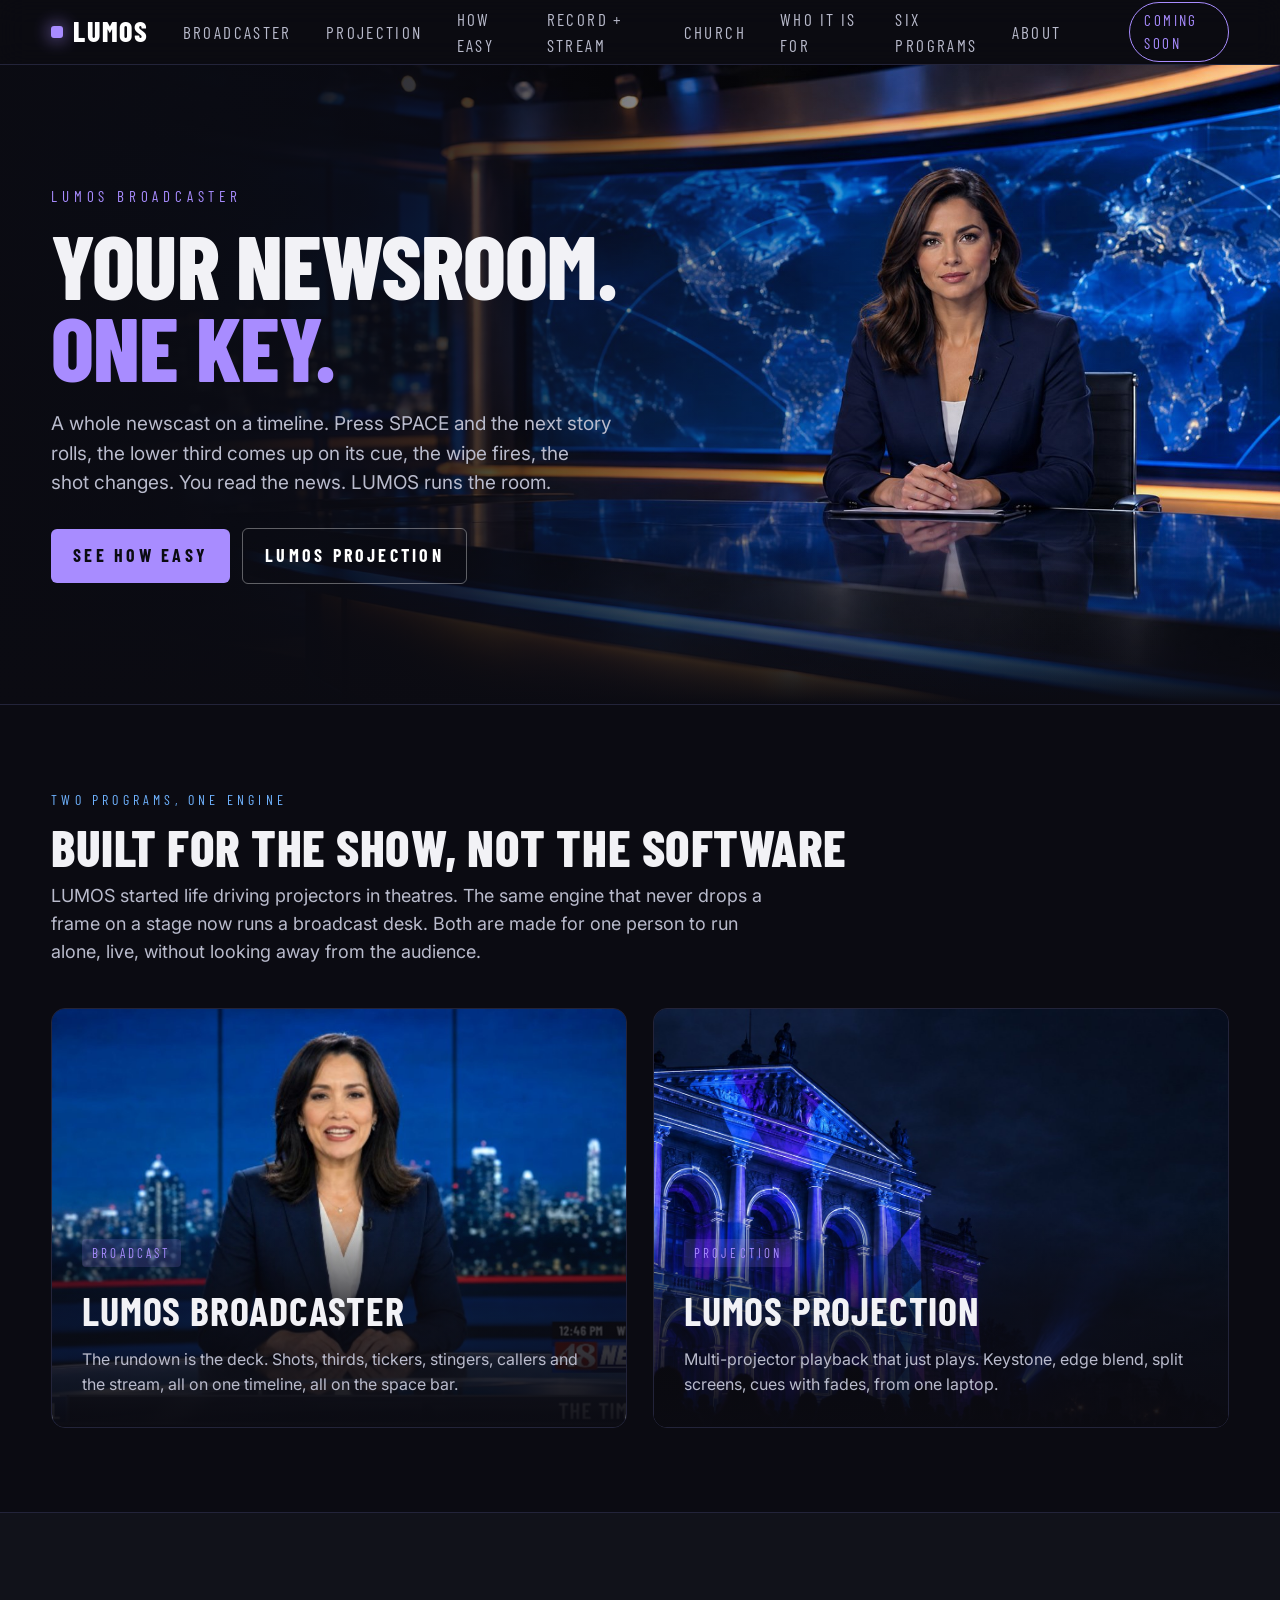
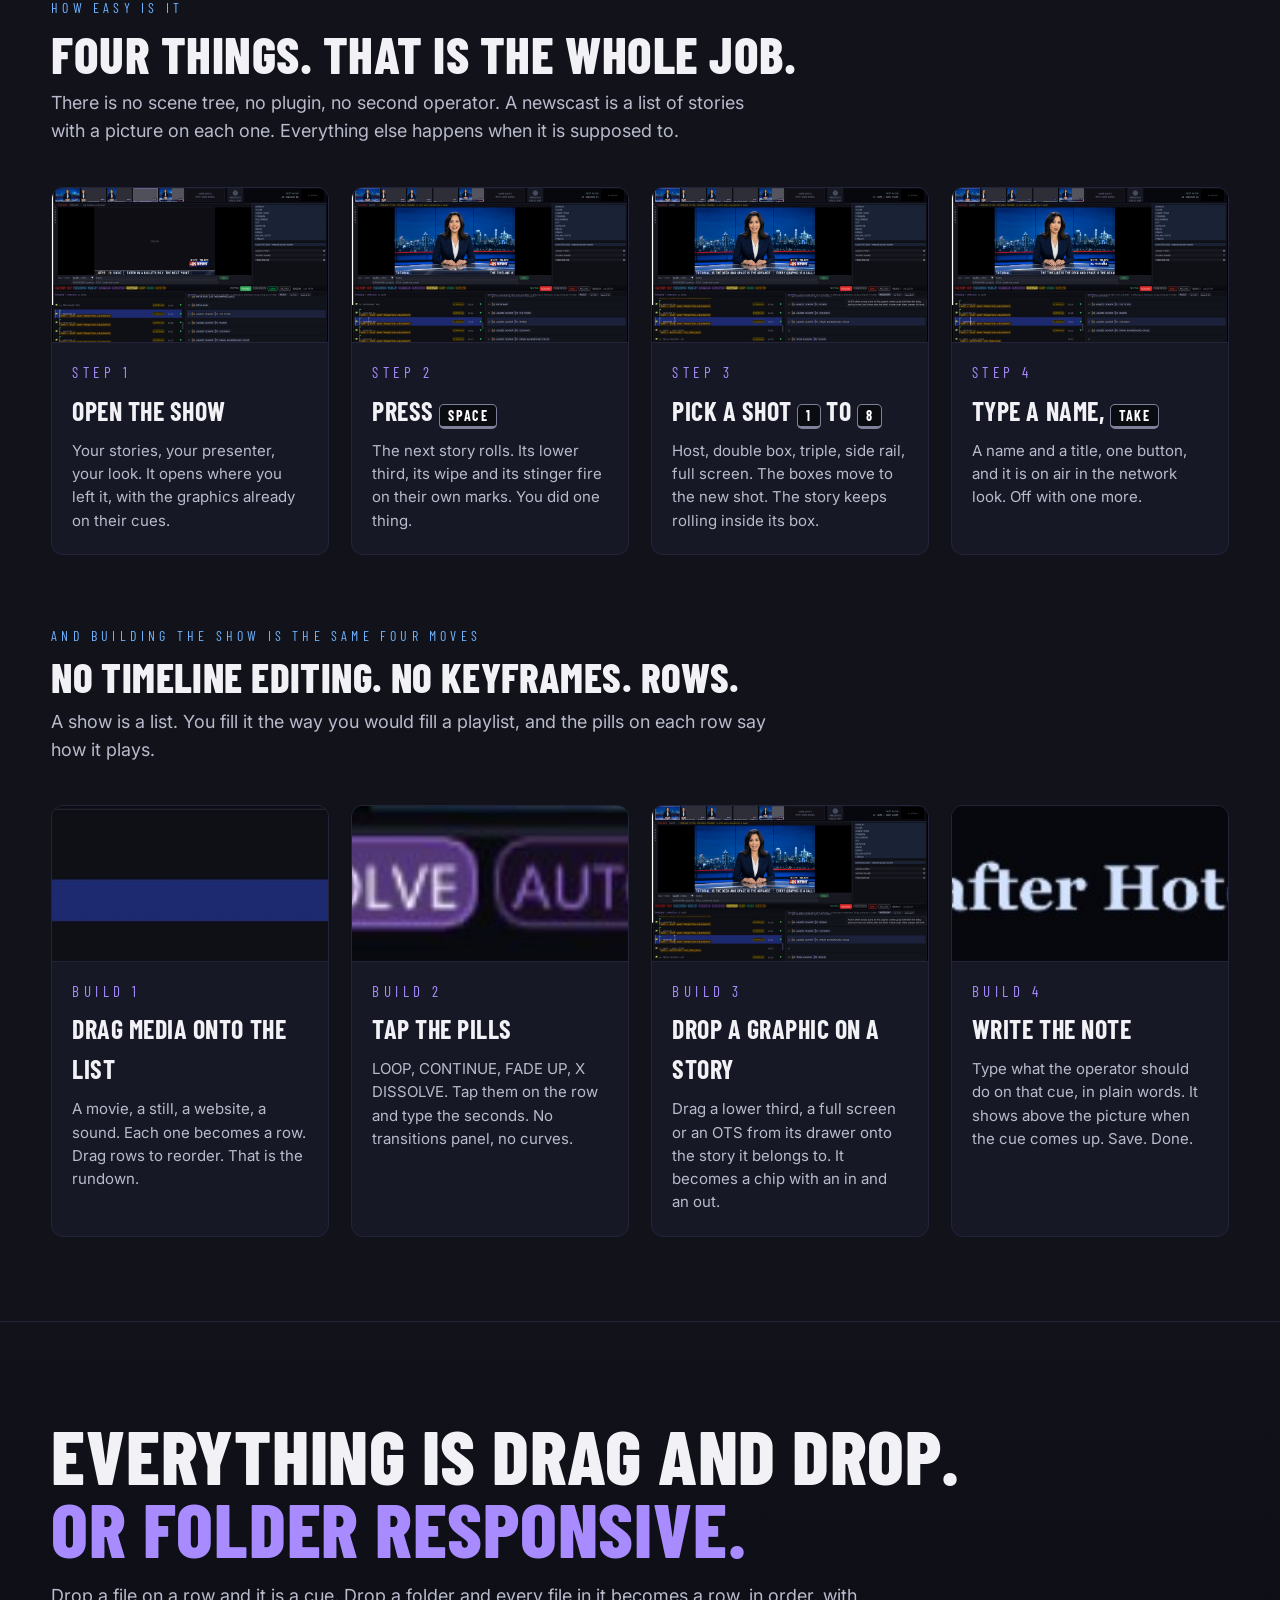
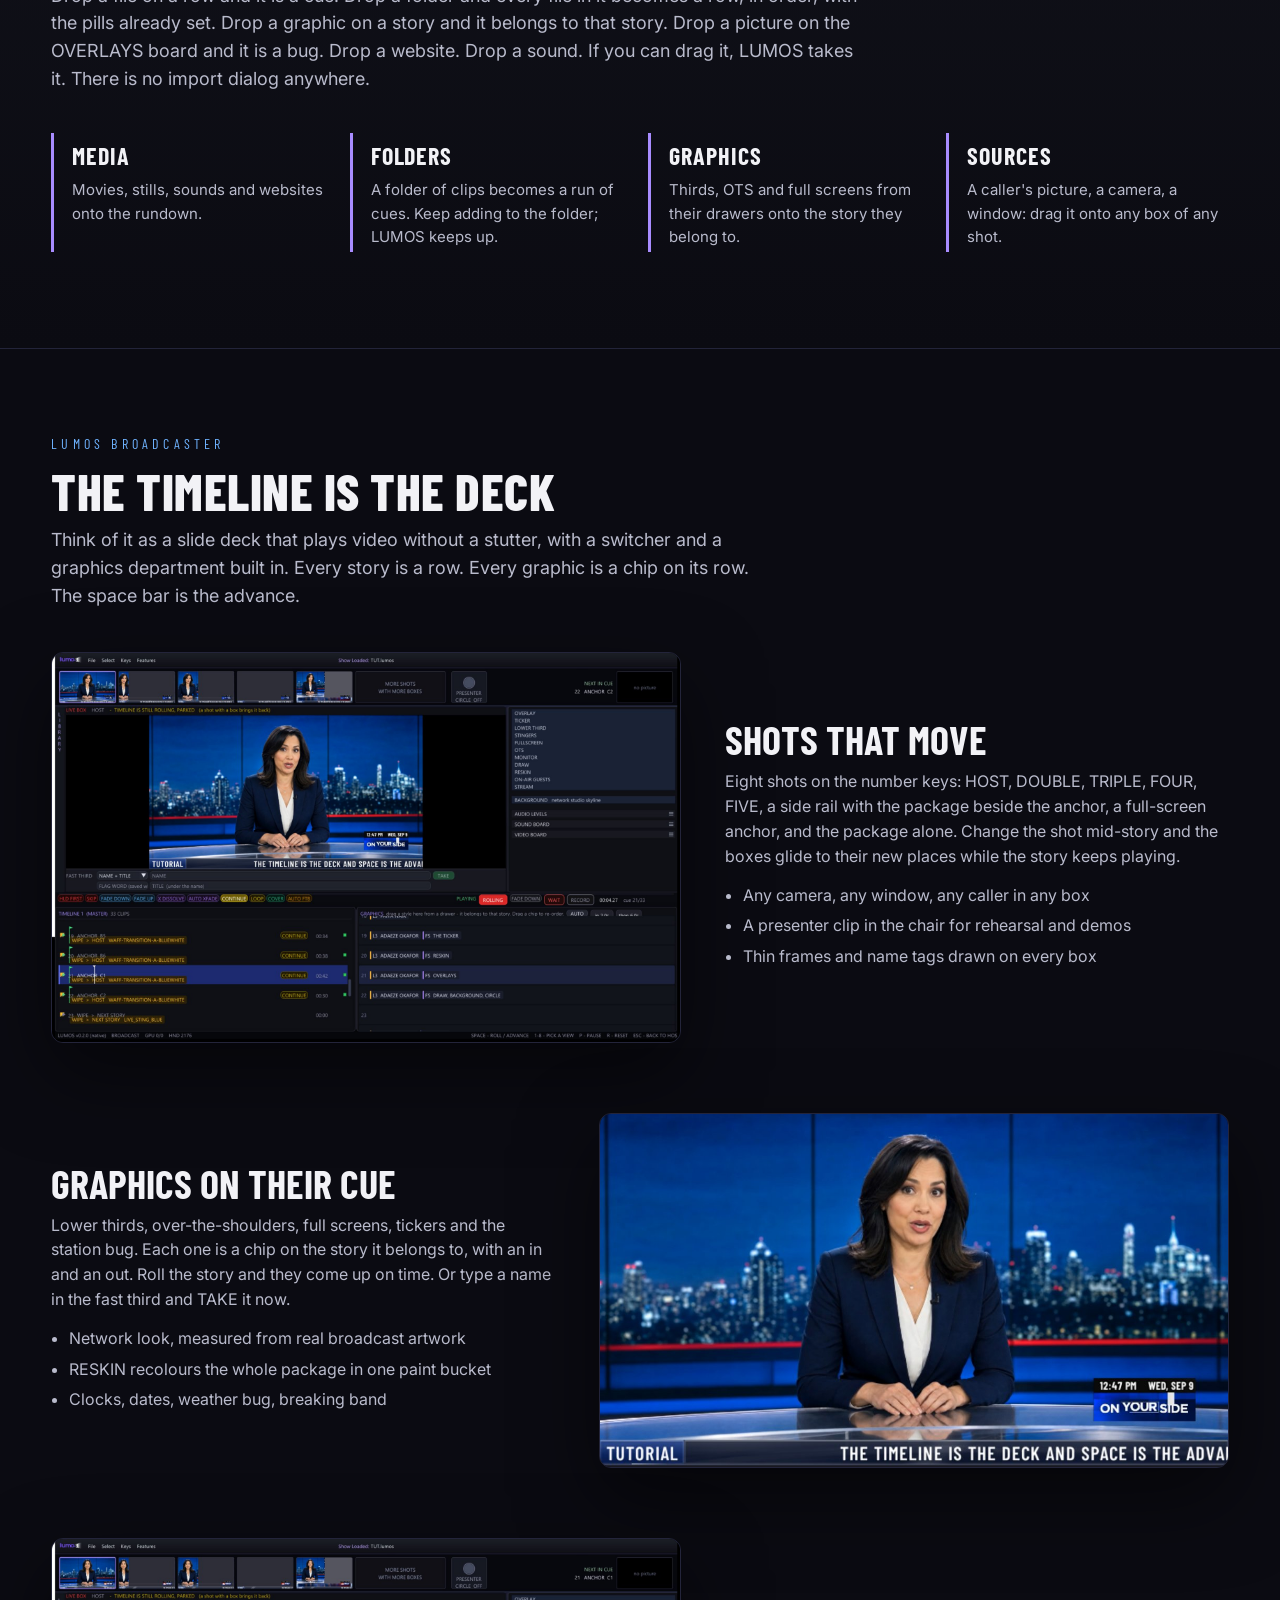
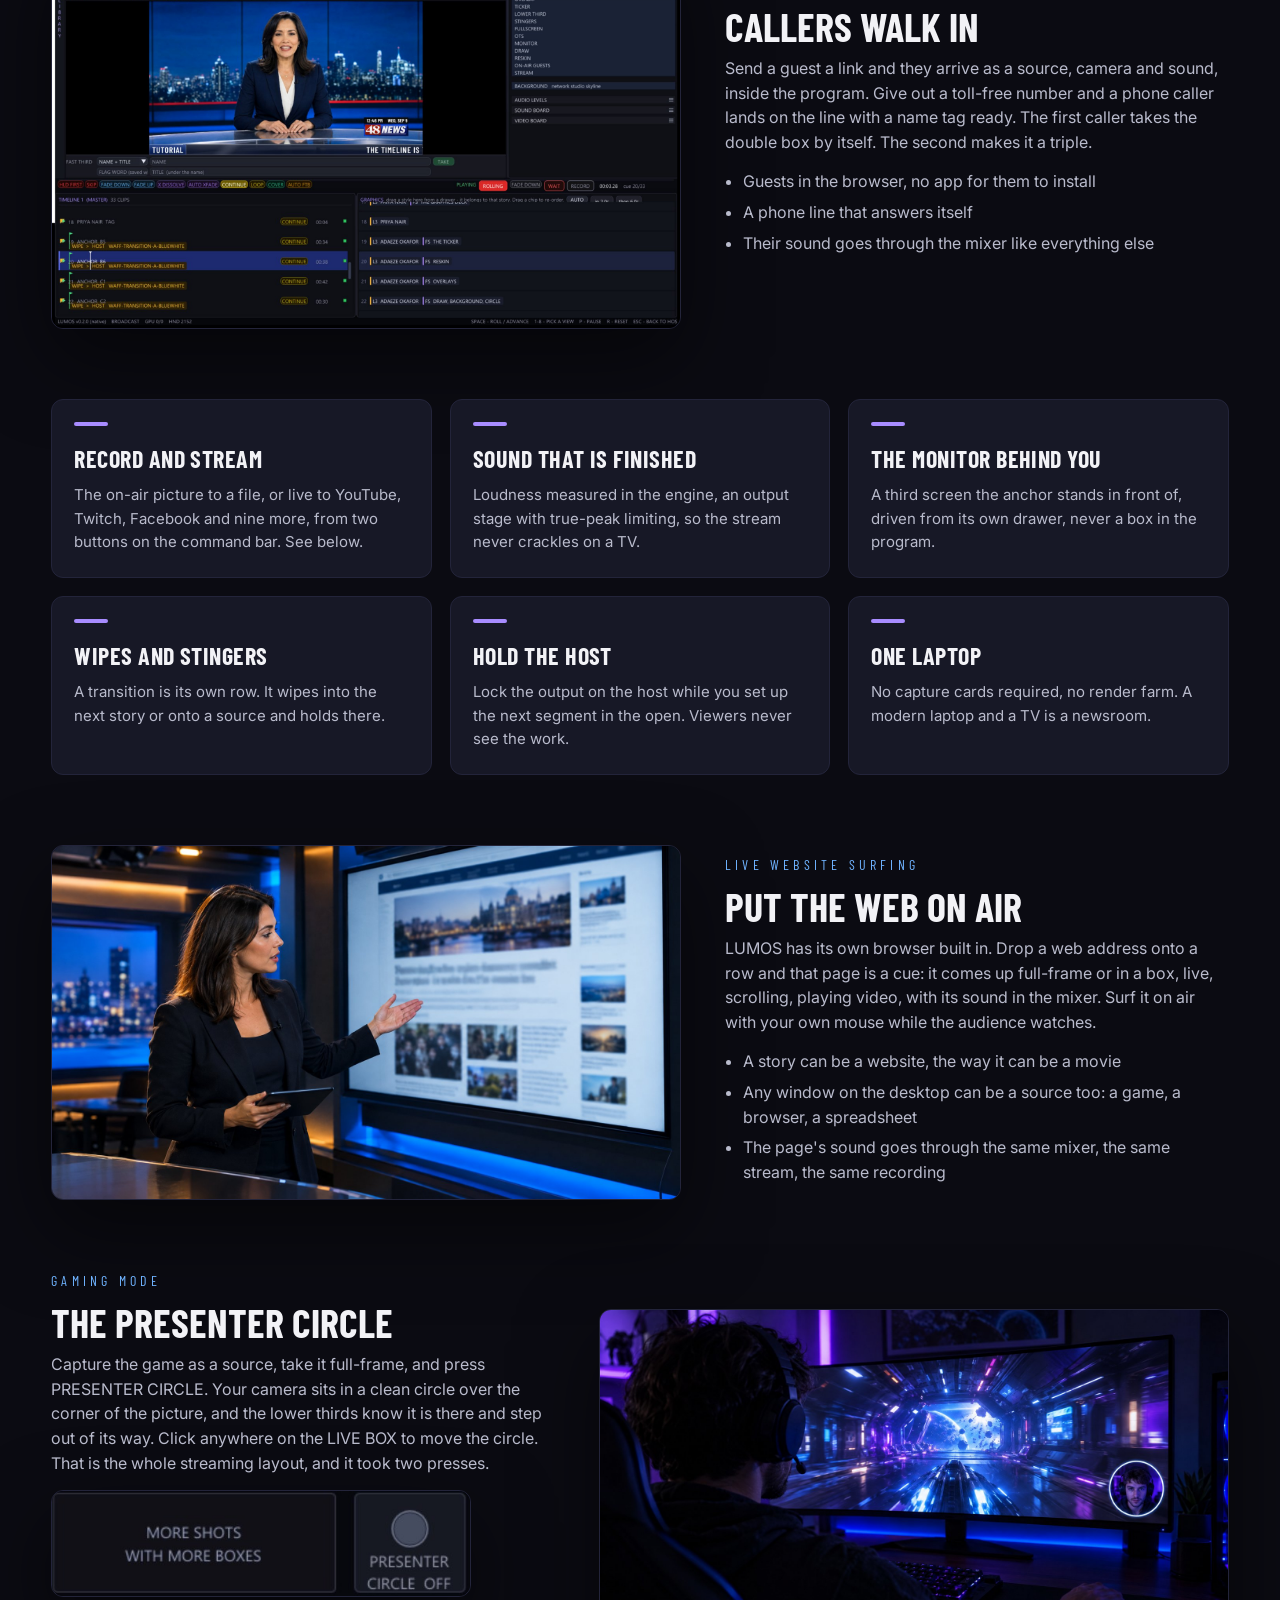
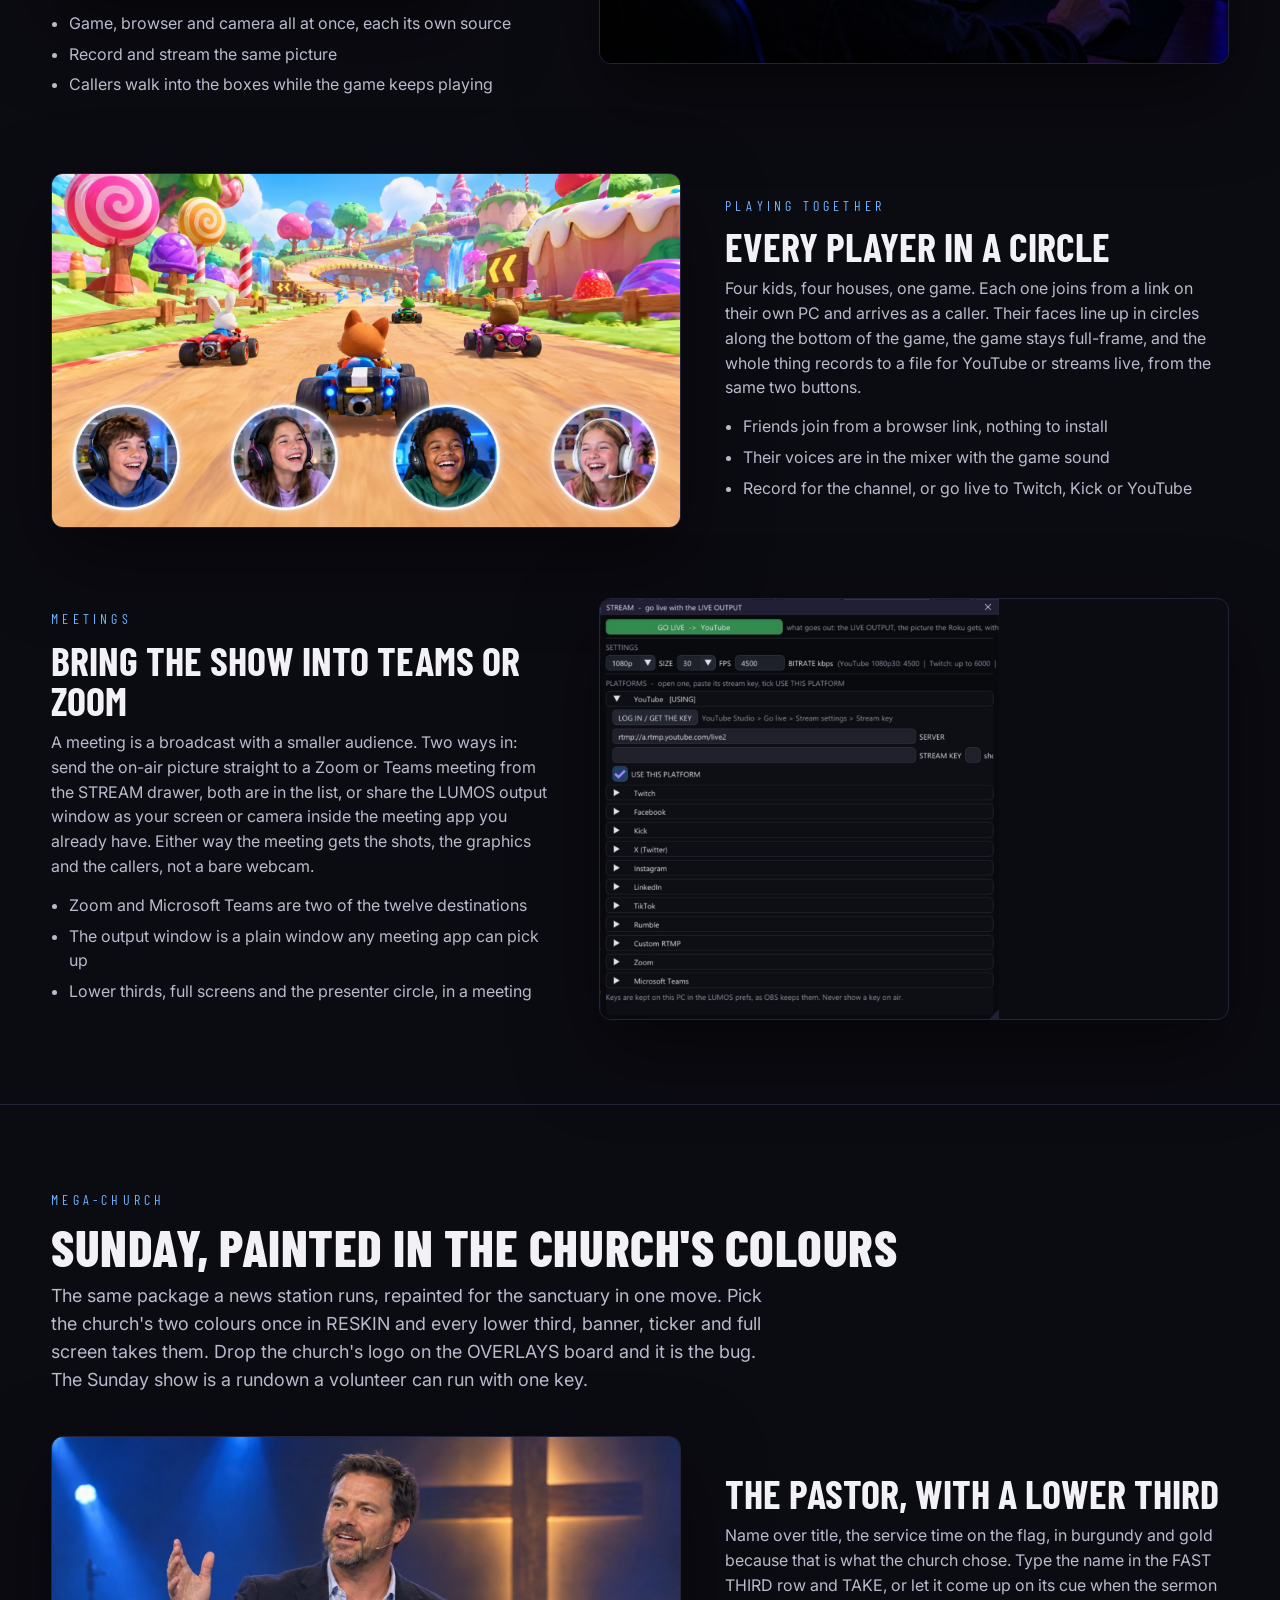
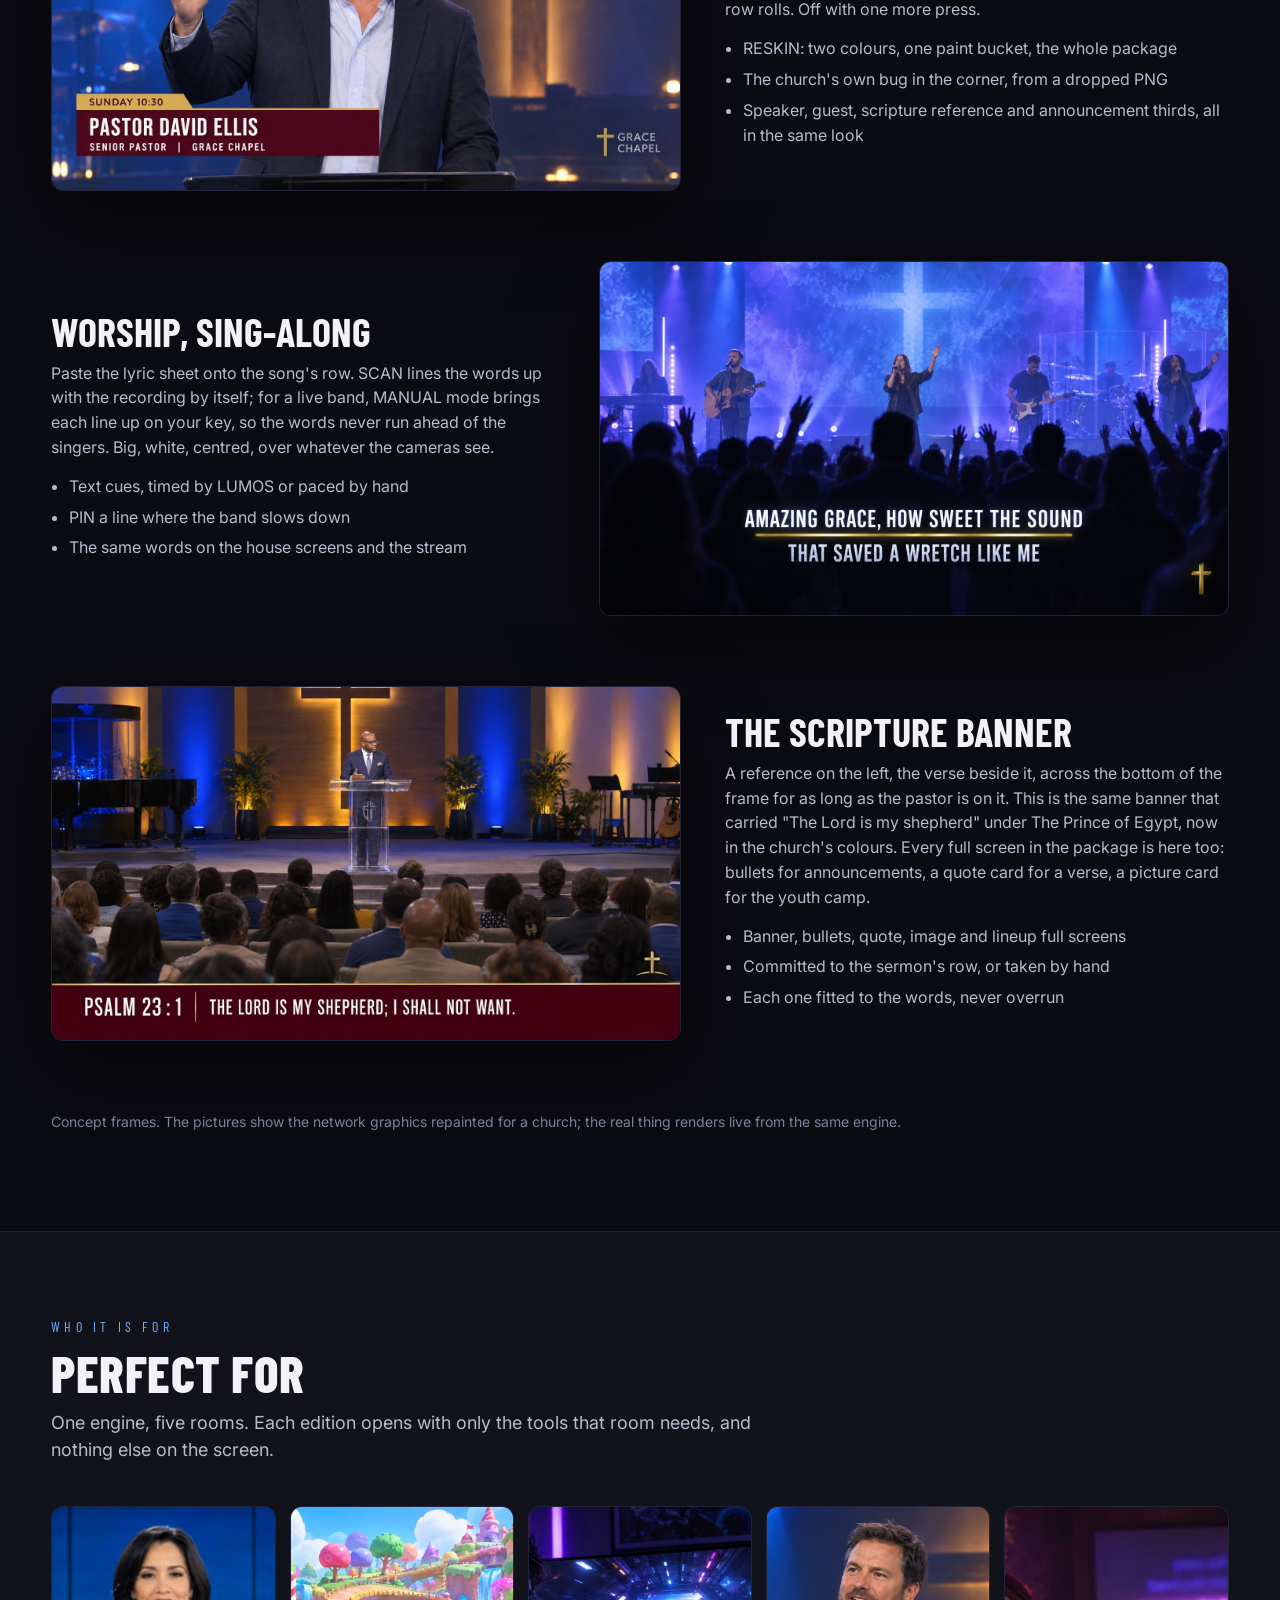
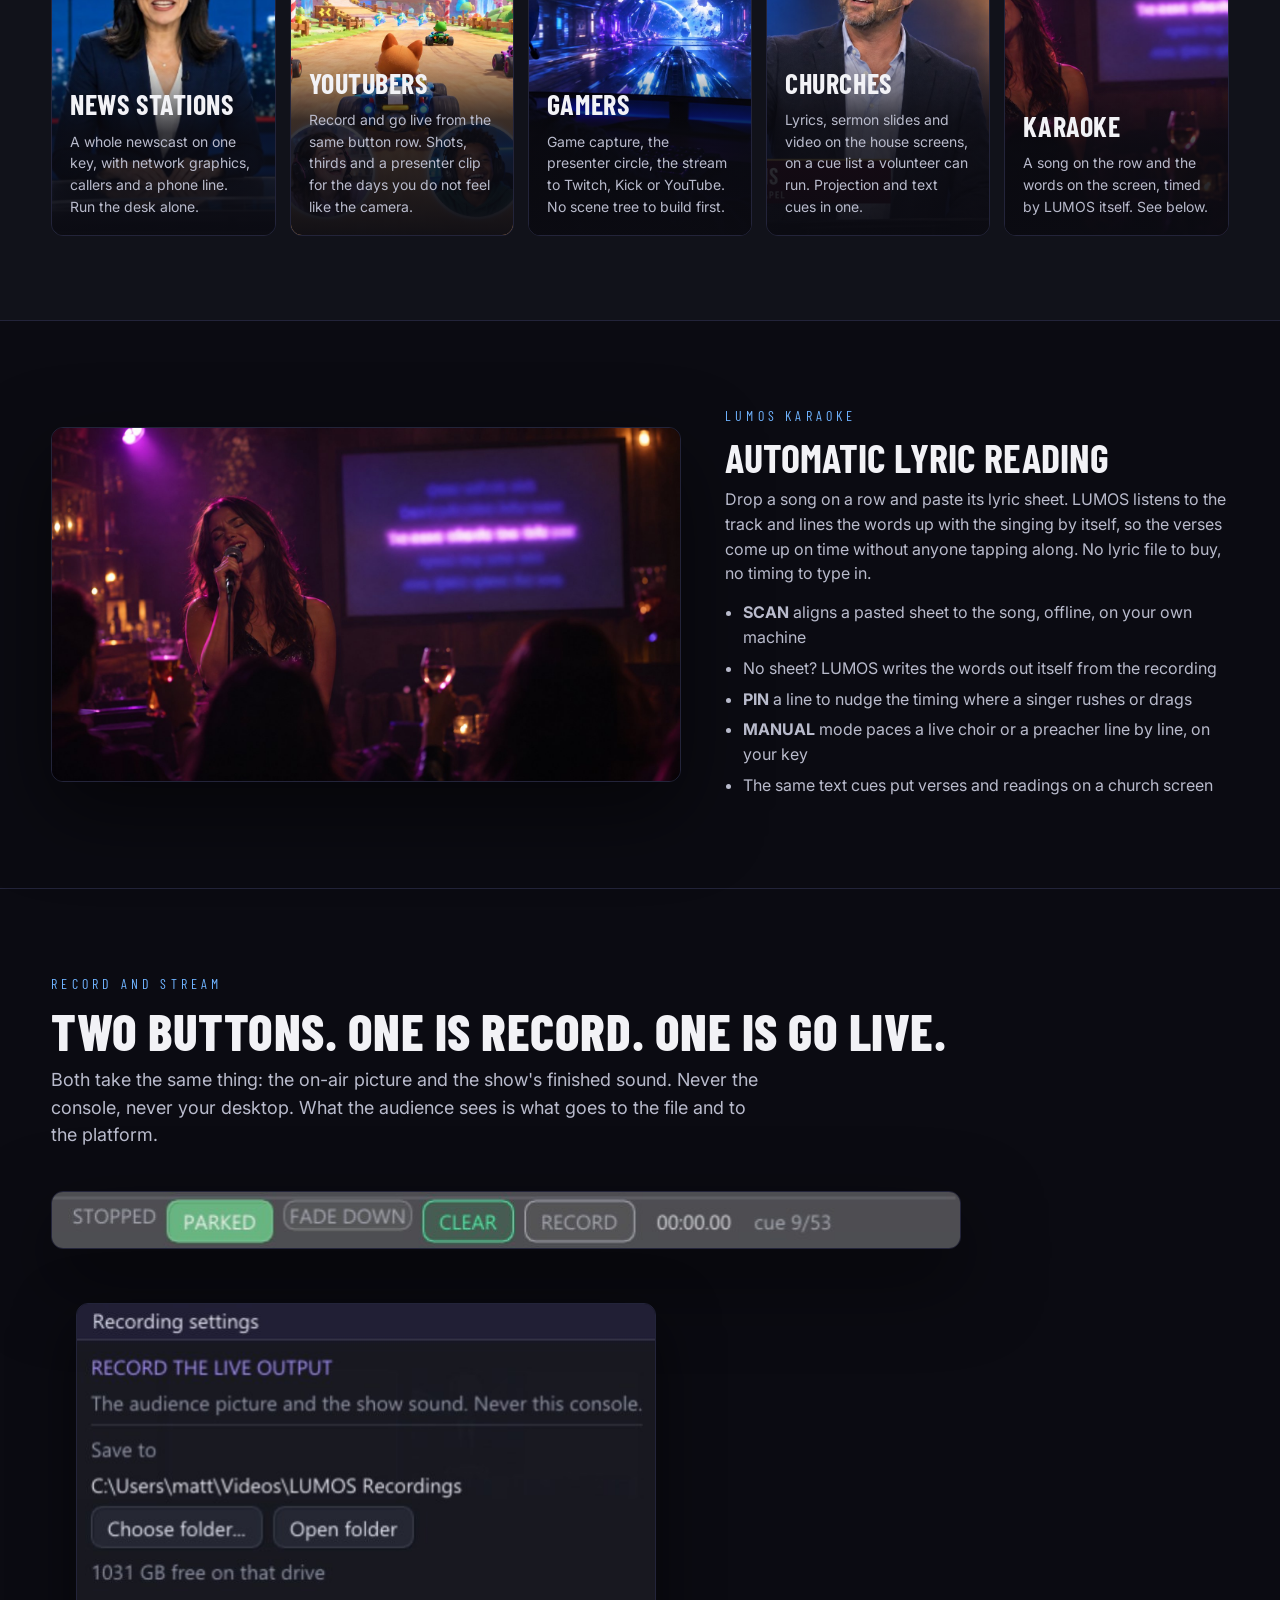
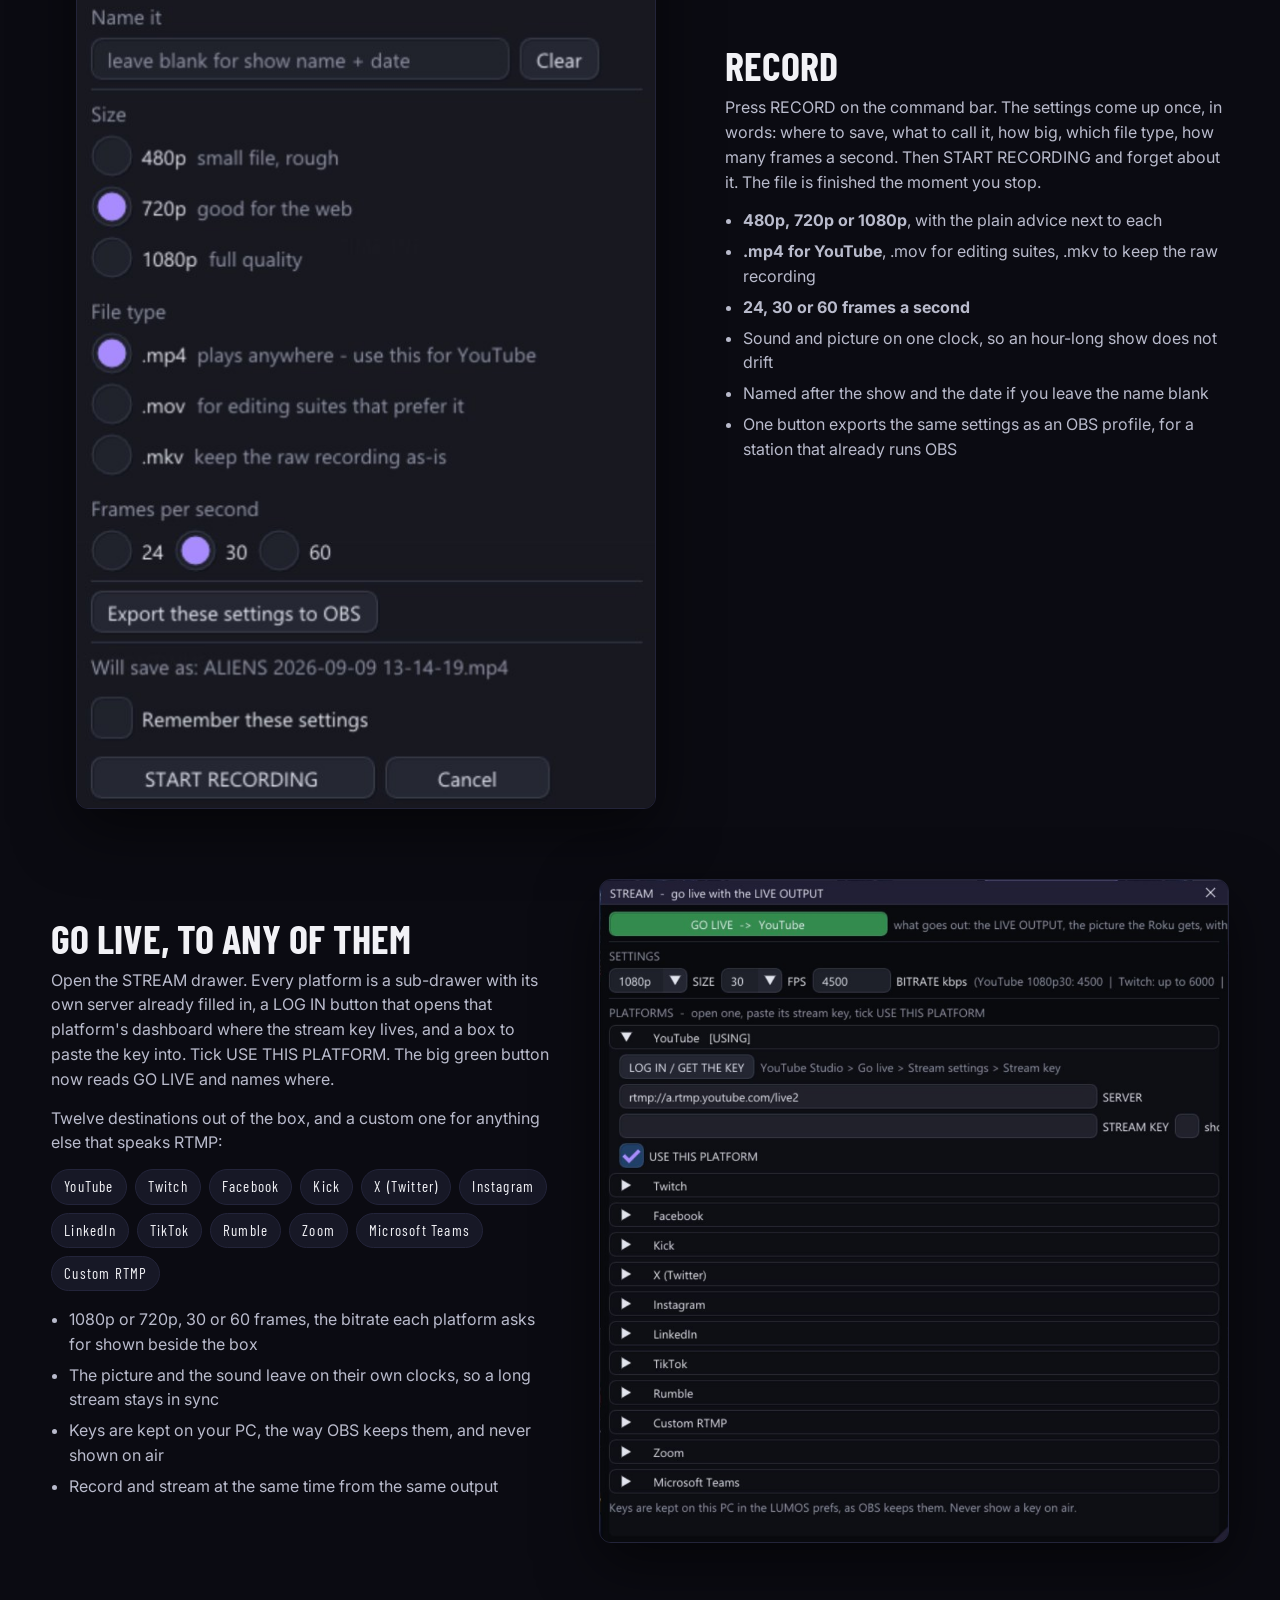
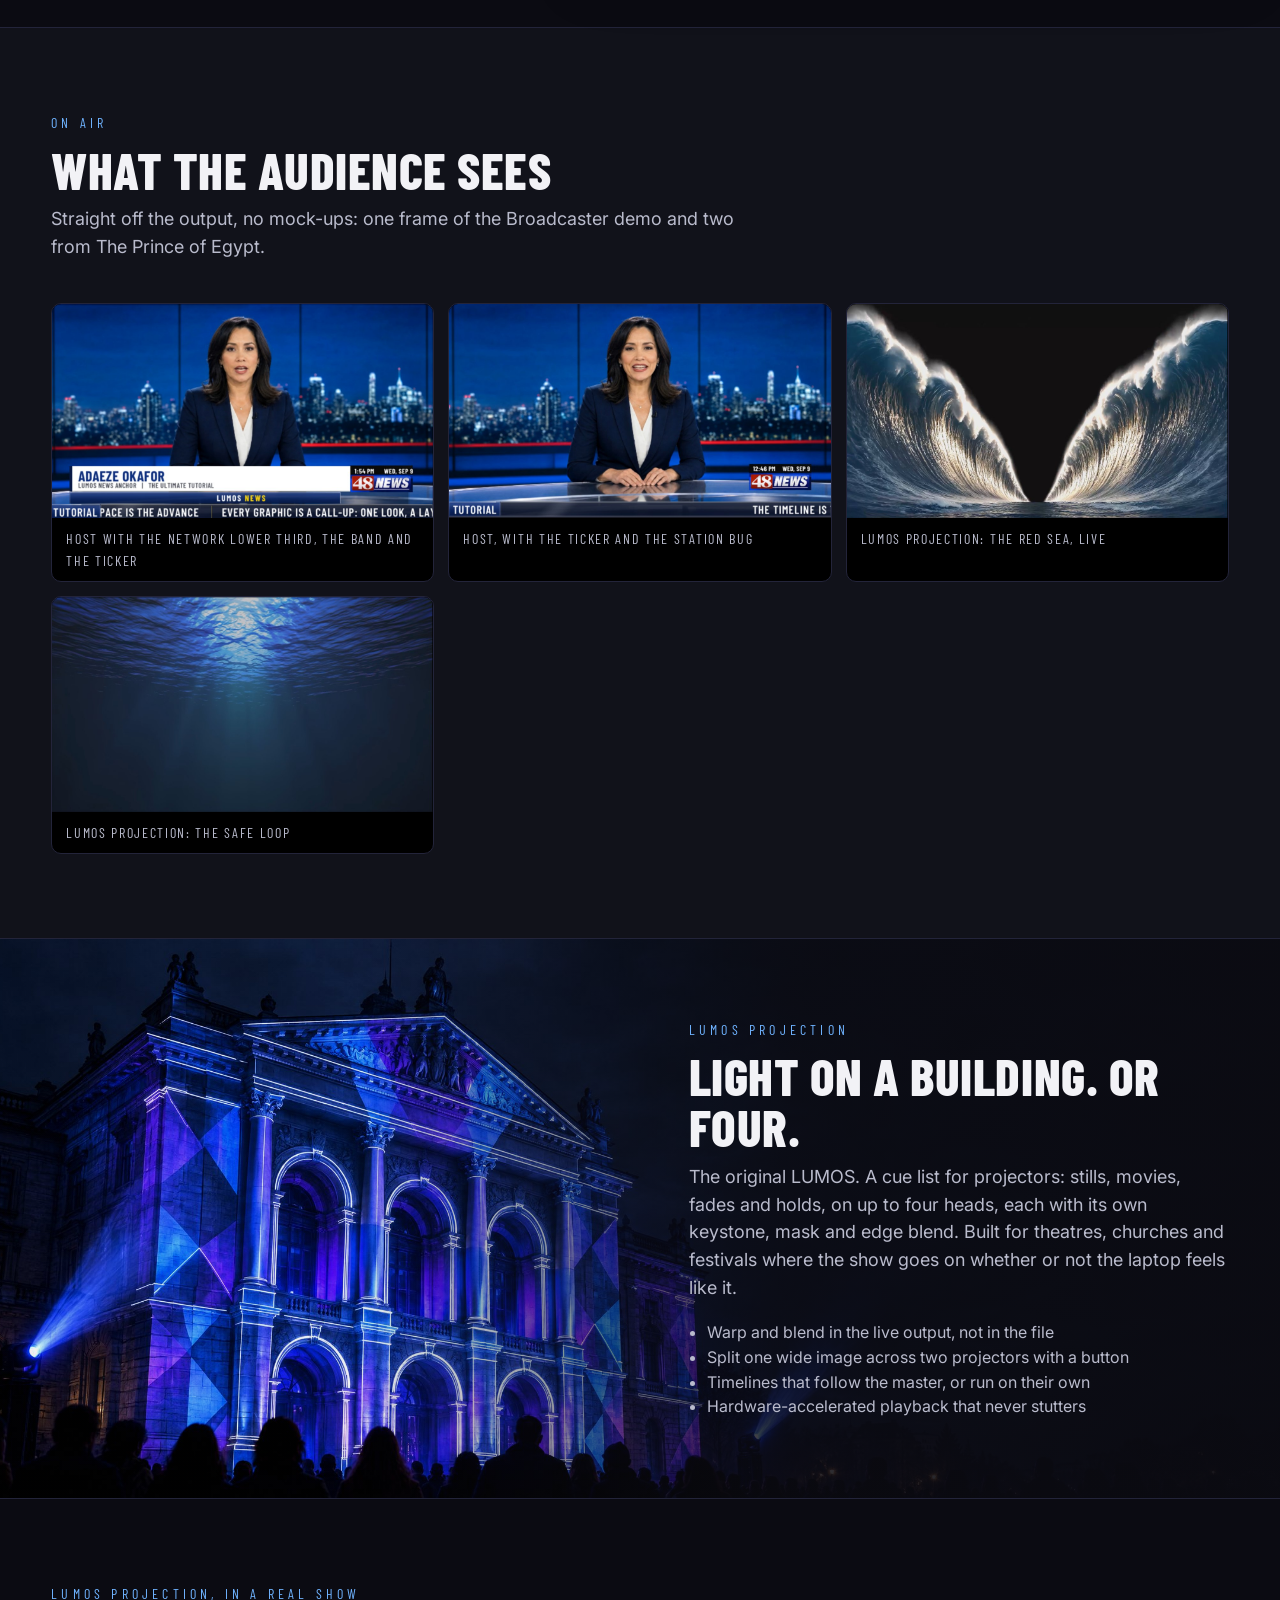
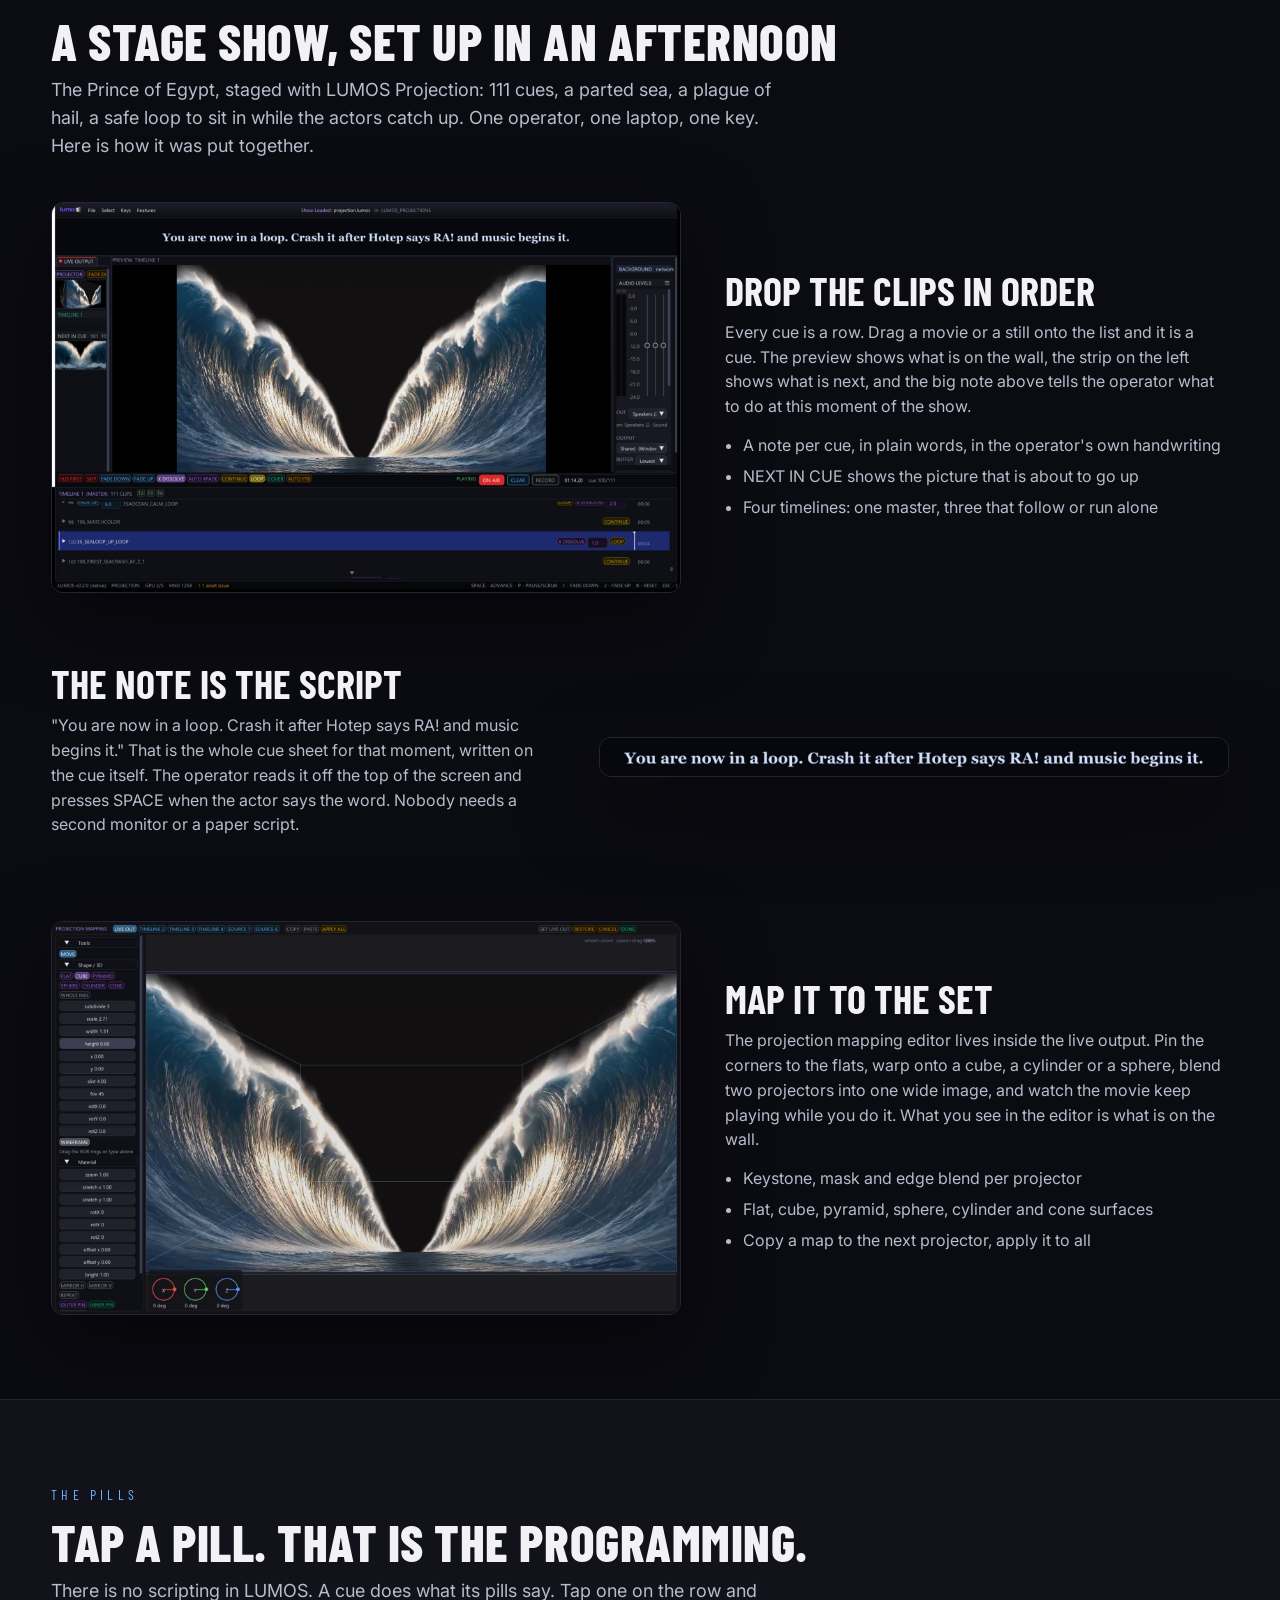
==== index.html @ 855785d7 "Six programs in their CD cases, sold separately; the real lower third in the gallery" ====
<!doctype html>
<html lang="en">
<head>
<meta charset="utf-8">
<meta name="viewport" content="width=device-width, initial-scale=1">
<meta name="robots" content="noindex, nofollow">
<title>LUMOS - Broadcaster and Projection - Coming Soon</title>
<link rel="preconnect" href="https://fonts.googleapis.com">
<link href="https://fonts.googleapis.com/css2?family=Barlow+Condensed:wght@500;600;700;800&family=Inter:wght@400;500;600&display=swap" rel="stylesheet">
<link rel="stylesheet" href="style.css">
</head>
<body>

<nav class="nav">
  <div class="wrap">
    <a class="brand" href="#top"><i></i>LUMOS</a>
    <a class="link" href="#broadcaster">BROADCASTER</a>
    <a class="link" href="#projection">PROJECTION</a>
    <a class="link" href="#easy">HOW EASY</a>
    <a class="link" href="#live">RECORD + STREAM</a>
    <a class="link" href="#church">CHURCH</a>
    <a class="link" href="#for">WHO IT IS FOR</a>
    <a class="link" href="#programs">SIX PROGRAMS</a>
    <a class="link" href="#author">ABOUT</a>
    <span class="spacer"></span>
    <span class="pill">COMING SOON</span>
  </div>
</nav>

<header class="hero" id="top">
  <img class="bg" src="img/hero_broadcaster.jpg" alt="">
  <div class="wrap">
    <div class="kicker">LUMOS Broadcaster</div>
    <h1>Your newsroom.<br><span>One key.</span></h1>
    <p class="lead">A whole newscast on a timeline. Press SPACE and the next story rolls, the lower third comes up on its cue, the wipe fires, the shot changes. You read the news. LUMOS runs the room.</p>
    <a class="cta" href="#easy">SEE HOW EASY</a><a class="cta ghost" href="#projection">LUMOS PROJECTION</a>
  </div>
</header>

<section>
  <div class="wrap">
    <div class="eyebrow">Two programs, one engine</div>
    <h2>Built for the show, not the software</h2>
    <p class="sub">LUMOS started life driving projectors in theatres. The same engine that never drops a frame on a stage now runs a broadcast desk. Both are made for one person to run alone, live, without looking away from the audience.</p>
    <div class="products">
      <a class="card" href="#broadcaster">
        <img src="img/onair_roll1.jpg" alt="">
        <div class="body"><span class="tag">BROADCAST</span><h3>LUMOS Broadcaster</h3><p>The rundown is the deck. Shots, thirds, tickers, stingers, callers and the stream, all on one timeline, all on the space bar.</p></div>
      </a>
      <a class="card" href="#projection">
        <img src="img/hero_projection.jpg" alt="">
        <div class="body"><span class="tag">PROJECTION</span><h3>LUMOS Projection</h3><p>Multi-projector playback that just plays. Keystone, edge blend, split screens, cues with fades, from one laptop.</p></div>
      </a>
    </div>
  </div>
</section>

<section class="alt" id="easy">
  <div class="wrap">
    <div class="eyebrow">How easy is it</div>
    <h2>Four things. That is the whole job.</h2>
    <p class="sub">There is no scene tree, no plugin, no second operator. A newscast is a list of stories with a picture on each one. Everything else happens when it is supposed to.</p>
    <div class="steps">
      <div class="step"><img src="img/console_host.jpg" alt=""><div class="t"><div class="n">STEP 1</div><h4>Open the show</h4><p>Your stories, your presenter, your look. It opens where you left it, with the graphics already on their cues.</p></div></div>
      <div class="step"><img src="img/console_roll1.jpg" alt=""><div class="t"><div class="n">STEP 2</div><h4>Press <kbd>SPACE</kbd></h4><p>The next story rolls. Its lower third, its wipe and its stinger fire on their own marks. You did one thing.</p></div></div>
      <div class="step"><img src="img/console_roll3.jpg" alt=""><div class="t"><div class="n">STEP 3</div><h4>Pick a shot <kbd>1</kbd> to <kbd>8</kbd></h4><p>Host, double box, triple, side rail, full screen. The boxes move to the new shot. The story keeps rolling inside its box.</p></div></div>
      <div class="step"><img src="img/console_roll2.jpg" alt=""><div class="t"><div class="n">STEP 4</div><h4>Type a name, <kbd>TAKE</kbd></h4><p>A name and a title, one button, and it is on air in the network look. Off with one more.</p></div></div>
    </div>

    <div class="eyebrow" style="margin-top:70px">And building the show is the same four moves</div>
    <h2 style="font-size:clamp(30px,3.2vw,44px)">No timeline editing. No keyframes. Rows.</h2>
    <p class="sub">A show is a list. You fill it the way you would fill a playlist, and the pills on each row say how it plays.</p>
    <div class="steps">
      <div class="step"><img src="img/poe_rows.jpg" alt=""><div class="t"><div class="n">BUILD 1</div><h4>Drag media onto the list</h4><p>A movie, a still, a website, a sound. Each one becomes a row. Drag rows to reorder. That is the rundown.</p></div></div>
      <div class="step"><img src="img/poe_pills.jpg" alt=""><div class="t"><div class="n">BUILD 2</div><h4>Tap the pills</h4><p>LOOP, CONTINUE, FADE UP, X DISSOLVE. Tap them on the row and type the seconds. No transitions panel, no curves.</p></div></div>
      <div class="step"><img src="img/console_roll3.jpg" alt=""><div class="t"><div class="n">BUILD 3</div><h4>Drop a graphic on a story</h4><p>Drag a lower third, a full screen or an OTS from its drawer onto the story it belongs to. It becomes a chip with an in and an out.</p></div></div>
      <div class="step"><img src="img/poe_note.jpg" alt=""><div class="t"><div class="n">BUILD 4</div><h4>Write the note</h4><p>Type what the operator should do on that cue, in plain words. It shows above the picture when the cue comes up. Save. Done.</p></div></div>
    </div>
  </div>
</section>

<section class="state">
  <div class="wrap">
    <h2 class="big">Everything is drag and drop.<br><span>Or folder responsive.</span></h2>
    <p class="sub" style="max-width:820px;margin:18px 0 0">Drop a file on a row and it is a cue. Drop a folder and every file in it becomes a row, in order, with the pills already set. Drop a graphic on a story and it belongs to that story. Drop a picture on the OVERLAYS board and it is a bug. Drop a website. Drop a sound. If you can drag it, LUMOS takes it. There is no import dialog anywhere.</p>
    <div class="drops">
      <div><b>Media</b><p>Movies, stills, sounds and websites onto the rundown.</p></div>
      <div><b>Folders</b><p>A folder of clips becomes a run of cues. Keep adding to the folder; LUMOS keeps up.</p></div>
      <div><b>Graphics</b><p>Thirds, OTS and full screens from their drawers onto the story they belong to.</p></div>
      <div><b>Sources</b><p>A caller's picture, a camera, a window: drag it onto any box of any shot.</p></div>
    </div>
  </div>
</section>

<section id="broadcaster">
  <div class="wrap">
    <div class="eyebrow">LUMOS Broadcaster</div>
    <h2>The timeline is the deck</h2>
    <p class="sub">Think of it as a slide deck that plays video without a stutter, with a switcher and a graphics department built in. Every story is a row. Every graphic is a chip on its row. The space bar is the advance.</p>

    <div class="row">
      <div class="pic"><img src="img/console_roll2.jpg" alt=""></div>
      <div>
        <h3>Shots that move</h3>
        <p>Eight shots on the number keys: HOST, DOUBLE, TRIPLE, FOUR, FIVE, a side rail with the package beside the anchor, a full-screen anchor, and the package alone. Change the shot mid-story and the boxes glide to their new places while the story keeps playing.</p>
        <ul><li>Any camera, any window, any caller in any box</li><li>A presenter clip in the chair for rehearsal and demos</li><li>Thin frames and name tags drawn on every box</li></ul>
      </div>
    </div>

    <div class="row flip">
      <div class="pic"><img src="img/onair_roll2.jpg" alt=""></div>
      <div>
        <h3>Graphics on their cue</h3>
        <p>Lower thirds, over-the-shoulders, full screens, tickers and the station bug. Each one is a chip on the story it belongs to, with an in and an out. Roll the story and they come up on time. Or type a name in the fast third and TAKE it now.</p>
        <ul><li>Network look, measured from real broadcast artwork</li><li>RESKIN recolours the whole package in one paint bucket</li><li>Clocks, dates, weather bug, breaking band</li></ul>
      </div>
    </div>

    <div class="row">
      <div class="pic"><img src="img/console_roll1.jpg" alt=""></div>
      <div>
        <h3>Callers walk in</h3>
        <p>Send a guest a link and they arrive as a source, camera and sound, inside the program. Give out a toll-free number and a phone caller lands on the line with a name tag ready. The first caller takes the double box by itself. The second makes it a triple.</p>
        <ul><li>Guests in the browser, no app for them to install</li><li>A phone line that answers itself</li><li>Their sound goes through the mixer like everything else</li></ul>
      </div>
    </div>

    <div class="grid">
      <a class="f" href="#live"><i></i><b>Record and stream</b><p>The on-air picture to a file, or live to YouTube, Twitch, Facebook and nine more, from two buttons on the command bar. See below.</p></a>
      <div class="f"><i></i><b>Sound that is finished</b><p>Loudness measured in the engine, an output stage with true-peak limiting, so the stream never crackles on a TV.</p></div>
      <div class="f"><i></i><b>The monitor behind you</b><p>A third screen the anchor stands in front of, driven from its own drawer, never a box in the program.</p></div>
      <div class="f"><i></i><b>Wipes and stingers</b><p>A transition is its own row. It wipes into the next story or onto a source and holds there.</p></div>
      <div class="f"><i></i><b>Hold the host</b><p>Lock the output on the host while you set up the next segment in the open. Viewers never see the work.</p></div>
      <div class="f"><i></i><b>One laptop</b><p>No capture cards required, no render farm. A modern laptop and a TV is a newsroom.</p></div>
    </div>

    <div class="row" style="margin-top:70px">
      <div class="pic"><img src="img/art_web.jpg" alt=""></div>
      <div>
        <div class="eyebrow">Live website surfing</div>
        <h3>Put the web on air</h3>
        <p>LUMOS has its own browser built in. Drop a web address onto a row and that page is a cue: it comes up full-frame or in a box, live, scrolling, playing video, with its sound in the mixer. Surf it on air with your own mouse while the audience watches.</p>
        <ul><li>A story can be a website, the way it can be a movie</li><li>Any window on the desktop can be a source too: a game, a browser, a spreadsheet</li><li>The page's sound goes through the same mixer, the same stream, the same recording</li></ul>
      </div>
    </div>

    <div class="row flip">
      <div class="pic"><img src="img/art_gaming.jpg" alt=""></div>
      <div>
        <div class="eyebrow">Gaming mode</div>
        <h3>The presenter circle</h3>
        <p>Capture the game as a source, take it full-frame, and press PRESENTER CIRCLE. Your camera sits in a clean circle over the corner of the picture, and the lower thirds know it is there and step out of its way. Click anywhere on the LIVE BOX to move the circle. That is the whole streaming layout, and it took two presses.</p>
        <div class="pic" style="max-width:420px;margin:14px 0"><img src="img/circle_button.jpg" alt="The PRESENTER CIRCLE button"></div>
        <ul><li>Game, browser and camera all at once, each its own source</li><li>Record and stream the same picture</li><li>Callers walk into the boxes while the game keeps playing</li></ul>
      </div>
    </div>

    <div class="row">
      <div class="pic"><img src="img/art_kids.jpg" alt=""></div>
      <div>
        <div class="eyebrow">Playing together</div>
        <h3>Every player in a circle</h3>
        <p>Four kids, four houses, one game. Each one joins from a link on their own PC and arrives as a caller. Their faces line up in circles along the bottom of the game, the game stays full-frame, and the whole thing records to a file for YouTube or streams live, from the same two buttons.</p>
        <ul><li>Friends join from a browser link, nothing to install</li><li>Their voices are in the mixer with the game sound</li><li>Record for the channel, or go live to Twitch, Kick or YouTube</li></ul>
      </div>
    </div>

    <div class="row flip">
      <div class="pic"><img src="img/stream_drawer.jpg" alt="" style="max-height:420px;object-fit:cover;object-position:top"></div>
      <div>
        <div class="eyebrow">Meetings</div>
        <h3>Bring the show into Teams or Zoom</h3>
        <p>A meeting is a broadcast with a smaller audience. Two ways in: send the on-air picture straight to a Zoom or Teams meeting from the STREAM drawer, both are in the list, or share the LUMOS output window as your screen or camera inside the meeting app you already have. Either way the meeting gets the shots, the graphics and the callers, not a bare webcam.</p>
        <ul><li>Zoom and Microsoft Teams are two of the twelve destinations</li><li>The output window is a plain window any meeting app can pick up</li><li>Lower thirds, full screens and the presenter circle, in a meeting</li></ul>
      </div>
    </div>
  </div>
</section>

<section id="church">
  <div class="wrap">
    <div class="eyebrow">Mega-church</div>
    <h2>Sunday, painted in the church's colours</h2>
    <p class="sub">The same package a news station runs, repainted for the sanctuary in one move. Pick the church's two colours once in RESKIN and every lower third, banner, ticker and full screen takes them. Drop the church's logo on the OVERLAYS board and it is the bug. The Sunday show is a rundown a volunteer can run with one key.</p>

    <div class="row">
      <div class="pic"><img src="img/art_pastor.jpg" alt=""></div>
      <div>
        <h3>The pastor, with a lower third</h3>
        <p>Name over title, the service time on the flag, in burgundy and gold because that is what the church chose. Type the name in the FAST THIRD row and TAKE, or let it come up on its cue when the sermon row rolls. Off with one more press.</p>
        <ul><li>RESKIN: two colours, one paint bucket, the whole package</li><li>The church's own bug in the corner, from a dropped PNG</li><li>Speaker, guest, scripture reference and announcement thirds, all in the same look</li></ul>
      </div>
    </div>

    <div class="row flip">
      <div class="pic"><img src="img/art_worship.jpg" alt=""></div>
      <div>
        <h3>Worship, sing-along</h3>
        <p>Paste the lyric sheet onto the song's row. SCAN lines the words up with the recording by itself; for a live band, MANUAL mode brings each line up on your key, so the words never run ahead of the singers. Big, white, centred, over whatever the cameras see.</p>
        <ul><li>Text cues, timed by LUMOS or paced by hand</li><li>PIN a line where the band slows down</li><li>The same words on the house screens and the stream</li></ul>
      </div>
    </div>

    <div class="row">
      <div class="pic"><img src="img/art_scripture.jpg" alt=""></div>
      <div>
        <h3>The scripture banner</h3>
        <p>A reference on the left, the verse beside it, across the bottom of the frame for as long as the pastor is on it. This is the same banner that carried "The Lord is my shepherd" under The Prince of Egypt, now in the church's colours. Every full screen in the package is here too: bullets for announcements, a quote card for a verse, a picture card for the youth camp.</p>
        <ul><li>Banner, bullets, quote, image and lineup full screens</li><li>Committed to the sermon's row, or taken by hand</li><li>Each one fitted to the words, never overrun</li></ul>
      </div>
    </div>
    <p style="color:var(--dim);font-size:14px;margin-top:26px">Concept frames. The pictures show the network graphics repainted for a church; the real thing renders live from the same engine.</p>
  </div>
</section>

<section class="alt" id="for">
  <div class="wrap">
    <div class="eyebrow">Who it is for</div>
    <h2>Perfect for</h2>
    <p class="sub">One engine, five rooms. Each edition opens with only the tools that room needs, and nothing else on the screen.</p>
    <div class="for">
      <a class="who" href="#broadcaster"><img src="img/onair_roll1.jpg" alt=""><div class="body"><b>News stations</b><p>A whole newscast on one key, with network graphics, callers and a phone line. Run the desk alone.</p></div></a>
      <a class="who" href="#live"><img src="img/art_kids.jpg" alt=""><div class="body"><b>YouTubers</b><p>Record and go live from the same button row. Shots, thirds and a presenter clip for the days you do not feel like the camera.</p></div></a>
      <a class="who" href="#broadcaster"><img src="img/art_gaming.jpg" alt=""><div class="body"><b>Gamers</b><p>Game capture, the presenter circle, the stream to Twitch, Kick or YouTube. No scene tree to build first.</p></div></a>
      <a class="who" href="#church"><img src="img/art_pastor.jpg" alt=""><div class="body"><b>Churches</b><p>Lyrics, sermon slides and video on the house screens, on a cue list a volunteer can run. Projection and text cues in one.</p></div></a>
      <a class="who" href="#karaoke"><img src="img/art_karaoke.jpg" alt=""><div class="body"><b>Karaoke</b><p>A song on the row and the words on the screen, timed by LUMOS itself. See below.</p></div></a>
    </div>
  </div>
</section>

<section id="karaoke">
  <div class="wrap">
    <div class="row">
      <div class="pic"><img src="img/art_karaoke.jpg" alt=""></div>
      <div>
        <div class="eyebrow">LUMOS Karaoke</div>
        <h3>Automatic lyric reading</h3>
        <p>Drop a song on a row and paste its lyric sheet. LUMOS listens to the track and lines the words up with the singing by itself, so the verses come up on time without anyone tapping along. No lyric file to buy, no timing to type in.</p>
        <ul>
          <li><b>SCAN</b> aligns a pasted sheet to the song, offline, on your own machine</li>
          <li>No sheet? LUMOS writes the words out itself from the recording</li>
          <li><b>PIN</b> a line to nudge the timing where a singer rushes or drags</li>
          <li><b>MANUAL</b> mode paces a live choir or a preacher line by line, on your key</li>
          <li>The same text cues put verses and readings on a church screen</li>
        </ul>
      </div>
    </div>
  </div>
</section>

<section id="live">
  <div class="wrap">
    <div class="eyebrow">Record and stream</div>
    <h2>Two buttons. One is RECORD. One is GO LIVE.</h2>
    <p class="sub">Both take the same thing: the on-air picture and the show's finished sound. Never the console, never your desktop. What the audience sees is what goes to the file and to the platform.</p>
    <div class="pic" style="margin-bottom:54px;max-width:910px"><img src="img/command_bar.jpg" alt="The command bar: CLEAR, RECORD, the clock"></div>

    <div class="row">
      <div class="pic" style="max-width:580px;justify-self:center"><img src="img/record_settings.jpg" alt="Recording settings"></div>
      <div>
        <h3>Record</h3>
        <p>Press RECORD on the command bar. The settings come up once, in words: where to save, what to call it, how big, which file type, how many frames a second. Then START RECORDING and forget about it. The file is finished the moment you stop.</p>
        <ul>
          <li><b>480p, 720p or 1080p</b>, with the plain advice next to each</li>
          <li><b>.mp4 for YouTube</b>, .mov for editing suites, .mkv to keep the raw recording</li>
          <li><b>24, 30 or 60 frames a second</b></li>
          <li>Sound and picture on one clock, so an hour-long show does not drift</li>
          <li>Named after the show and the date if you leave the name blank</li>
          <li>One button exports the same settings as an OBS profile, for a station that already runs OBS</li>
        </ul>
      </div>
    </div>

    <div class="row flip">
      <div class="pic" style="max-width:640px;justify-self:center"><img src="img/stream_drawer.jpg" alt="The STREAM drawer"></div>
      <div>
        <h3>Go live, to any of them</h3>
        <p>Open the STREAM drawer. Every platform is a sub-drawer with its own server already filled in, a LOG IN button that opens that platform's dashboard where the stream key lives, and a box to paste the key into. Tick USE THIS PLATFORM. The big green button now reads GO LIVE and names where.</p>
        <p>Twelve destinations out of the box, and a custom one for anything else that speaks RTMP:</p>
        <div class="plats">
          <span>YouTube</span><span>Twitch</span><span>Facebook</span><span>Kick</span><span>X (Twitter)</span><span>Instagram</span><span>LinkedIn</span><span>TikTok</span><span>Rumble</span><span>Zoom</span><span>Microsoft Teams</span><span>Custom RTMP</span>
        </div>
        <ul>
          <li>1080p or 720p, 30 or 60 frames, the bitrate each platform asks for shown beside the box</li>
          <li>The picture and the sound leave on their own clocks, so a long stream stays in sync</li>
          <li>Keys are kept on your PC, the way OBS keeps them, and never shown on air</li>
          <li>Record and stream at the same time from the same output</li>
        </ul>
      </div>
    </div>
  </div>
</section>

<section class="alt">
  <div class="wrap">
    <div class="eyebrow">On air</div>
    <h2>What the audience sees</h2>
    <p class="sub">Straight off the output, no mock-ups: one frame of the Broadcaster demo and two from The Prince of Egypt.</p>
    <div class="gallery">
      <figure><img src="img/onair_l3.jpg" alt=""><figcaption>Host with the network lower third, the band and the ticker</figcaption></figure>
      <figure><img src="img/onair_roll1.jpg" alt=""><figcaption>Host, with the ticker and the station bug</figcaption></figure>
      <figure><img src="img/poe_onair_console.jpg" alt=""><figcaption>LUMOS Projection: the Red Sea, live</figcaption></figure>
      <figure><img src="img/poe_onair_go3.jpg" alt=""><figcaption>LUMOS Projection: the safe loop</figcaption></figure>
    </div>
  </div>
</section>

<section class="band" id="projection" style="padding:0">
  <img class="bg" src="img/hero_projection.jpg" alt="">
  <div class="wrap">
    <div class="copy">
      <div class="eyebrow">LUMOS Projection</div>
      <h2>Light on a building. Or four.</h2>
      <p class="sub" style="margin-bottom:18px">The original LUMOS. A cue list for projectors: stills, movies, fades and holds, on up to four heads, each with its own keystone, mask and edge blend. Built for theatres, churches and festivals where the show goes on whether or not the laptop feels like it.</p>
      <ul style="color:var(--ink2);padding-left:18px;margin:0">
        <li>Warp and blend in the live output, not in the file</li>
        <li>Split one wide image across two projectors with a button</li>
        <li>Timelines that follow the master, or run on their own</li>
        <li>Hardware-accelerated playback that never stutters</li>
      </ul>
    </div>
  </div>
</section>

<section id="setup">
  <div class="wrap">
    <div class="eyebrow">LUMOS Projection, in a real show</div>
    <h2>A stage show, set up in an afternoon</h2>
    <p class="sub">The Prince of Egypt, staged with LUMOS Projection: 111 cues, a parted sea, a plague of hail, a safe loop to sit in while the actors catch up. One operator, one laptop, one key. Here is how it was put together.</p>

    <div class="row">
      <div class="pic"><img src="img/poe_console.jpg" alt=""></div>
      <div>
        <h3>Drop the clips in order</h3>
        <p>Every cue is a row. Drag a movie or a still onto the list and it is a cue. The preview shows what is on the wall, the strip on the left shows what is next, and the big note above tells the operator what to do at this moment of the show.</p>
        <ul><li>A note per cue, in plain words, in the operator's own handwriting</li><li>NEXT IN CUE shows the picture that is about to go up</li><li>Four timelines: one master, three that follow or run alone</li></ul>
      </div>
    </div>

    <div class="row flip">
      <div class="pic"><img src="img/poe_note.jpg" alt="" style="width:100%"></div>
      <div>
        <h3>The note is the script</h3>
        <p>"You are now in a loop. Crash it after Hotep says RA! and music begins it." That is the whole cue sheet for that moment, written on the cue itself. The operator reads it off the top of the screen and presses SPACE when the actor says the word. Nobody needs a second monitor or a paper script.</p>
      </div>
    </div>

    <div class="row">
      <div class="pic"><img src="img/poe_mapping.jpg" alt=""></div>
      <div>
        <h3>Map it to the set</h3>
        <p>The projection mapping editor lives inside the live output. Pin the corners to the flats, warp onto a cube, a cylinder or a sphere, blend two projectors into one wide image, and watch the movie keep playing while you do it. What you see in the editor is what is on the wall.</p>
        <ul><li>Keystone, mask and edge blend per projector</li><li>Flat, cube, pyramid, sphere, cylinder and cone surfaces</li><li>Copy a map to the next projector, apply it to all</li></ul>
      </div>
    </div>
  </div>
</section>

<section class="alt" id="pills">
  <div class="wrap">
    <div class="eyebrow">The pills</div>
    <h2>Tap a pill. That is the programming.</h2>
    <p class="sub">There is no scripting in LUMOS. A cue does what its pills say. Tap one on the row and it lights up. That is the same in Broadcaster and in Projection.</p>
    <div class="pic" style="margin-bottom:26px;max-width:1070px"><img src="img/poe_pills.jpg" alt="The pill row"></div>
    <div class="grid pills">
      <div class="f"><span class="pill-chip c-red">HLD FIRST</span><p>Hold on the first frame until SPACE. The picture is up, the movie waits for the actor.</p></div>
      <div class="f"><span class="pill-chip c-red">SKIP</span><p>Leave this row in the list but jump past it tonight.</p></div>
      <div class="f"><span class="pill-chip c-blue">FADE DOWN</span><p>Fade the wall to black at the end of this cue, over the seconds you give it.</p></div>
      <div class="f"><span class="pill-chip c-blue">FADE UP</span><p>Come up from black into this cue instead of cutting.</p></div>
      <div class="f"><span class="pill-chip c-purple">X DISSOLVE</span><p>Cross-dissolve from the last picture into this one. Type the seconds on the row.</p></div>
      <div class="f"><span class="pill-chip c-purple">AUTO XFADE</span><p>Start dissolving into the next cue before this one ends, by itself, so a sequence flows without a press.</p></div>
      <div class="f"><span class="pill-chip c-gold">CONTINUE</span><p>When this cue ends, roll straight into the next one. A run of clips becomes one press.</p></div>
      <div class="f"><span class="pill-chip c-gold">LOOP</span><p>Play this cue round and round until SPACE. The safe place to sit while the scene runs long.</p></div>
      <div class="f"><span class="pill-chip c-green">COVER</span><p>Hold the last frame on the wall while the next cue loads behind it. No black, ever.</p></div>
      <div class="f"><span class="pill-chip c-gold">AUTO FTB</span><p>Fade to black on its own when the cue runs out, for closers and beds.</p></div>
    </div>
    <div class="pic" style="margin-top:26px"><img src="img/poe_rows.jpg" alt="Rows with their pills"></div>
    <p style="color:var(--dim);font-size:14px;margin-top:10px">A LOOP with a two-second X DISSOLVE, a FADE UP over six, a CONTINUE. Read straight off the rows of The Prince of Egypt.</p>
  </div>
</section>

<section id="specs">
  <div class="wrap">
    <div class="eyebrow">System</div>
    <h2>What it runs on</h2>
    <p class="sub">LUMOS is native Windows code on Direct3D 11, with hardware video decode. It runs on the laptop you already own. Final numbers will be published with the release; these are the machines it is being built and shown on.</p>
    <div class="specs">
      <div class="spec"><b>Operating system</b><p>Windows 10 64-bit (build 1909 or later) or Windows 11.</p></div>
      <div class="spec"><b>Graphics</b><p>Any DirectX 11 GPU with hardware H.264 and HEVC decode. NVIDIA GeForce GTX 1650 or better recommended for 4K movies and multi-projector output; Intel Iris Xe and AMD Radeon are fine for HD.</p></div>
      <div class="spec"><b>Processor and memory</b><p>A quad-core CPU and 8 GB of RAM minimum; 16 GB recommended when a show carries many large stills.</p></div>
      <div class="spec"><b>Storage</b><p>An SSD. Movies are read straight off the drive; a spinning disk will stutter.</p></div>
      <div class="spec"><b>Outputs</b><p>Broadcaster: a second display or TV, HDMI or wireless cast, plus your webcam. Projection: up to four projectors on the GPU's own outputs, or one over HDMI and three over a splitter.</p></div>
      <div class="spec"><b>Sound</b><p>Any Windows audio device. WASAPI exclusive mode for the cleanest output; the on-board jack is enough.</p></div>
      <div class="spec"><b>Network</b><p>Only for what needs it: streaming, guests in the browser, and the call-in line. A show plays with the cable unplugged.</p></div>
      <div class="spec"><b>Not required</b><p>No capture card, no render farm, no subscription to a cloud, no second computer.</p></div>
    </div>
  </div>
</section>

<section class="alt" id="author">
  <div class="wrap">
    <div class="eyebrow">About the author</div>
    <h2>Made by one broadcast artist. For the room he works in.</h2>
    <div class="row" style="margin:0">
      <div>
        <p class="sub" style="margin-bottom:18px">LUMOS is written by <b style="color:#fff">Matt Warren</b>, a graphic artist in Huntsville, Alabama. Since 2015 he has been the graphic artist at WAFF 48, the NBC affiliate, building broadcast graphics and the VizRT templates that drive them. His work has earned multiple Emmy nominations over the years and multiple Abby Awards.</p>
        <p style="color:var(--ink2)">Away from the newsroom he projects theatre: interactive backdrops for <em>The Wizard of Oz</em>, <em>The Sound of Music</em>, <em>The Prince of Egypt</em> and <em>Space Monkeys</em>, built in Unreal Engine, After Effects and software of his own. LUMOS is that software, grown up: the projection rig from the theatre and the graphics desk from the station, in one program that one person can run.</p>
        <p style="color:var(--ink2)">His own line, from his own site: <em>"100% Made by a human. Me."</em></p>
        <p style="margin-top:26px"><a class="cta" href="https://www.mattjwarren.com" target="_blank" rel="noopener">MATTJWARREN.COM</a><a class="cta ghost" href="https://www.mattjwarren.com" target="_blank" rel="noopener">THE THEATRE WORK</a></p>
      </div>
      <div class="pic"><img src="img/poe_onair_console.jpg" alt="The Prince of Egypt, projected with LUMOS"></div>
    </div>
  </div>
</section>

<section class="alt" id="programs">
  <div class="wrap">
    <div class="eyebrow">Six programs</div>
    <h2>One engine. Six boxes. Each one built for its room.</h2>
    <p class="sub">Every LUMOS program is sold separately and tailored to the person running it: the same engine underneath, and on the screen only the tools that room needs. A church never sees a sports score; a streamer never sees a keystone.</p>
    <div class="cases">
      <a class="case" href="#broadcaster"><img src="img/cd_broadcaster.jpg" alt="LUMOS Broadcaster"><b>LUMOS Broadcaster</b><p>A newscast on one key. Shots, thirds, tickers, callers, the phone line, record and stream.</p></a>
      <a class="case" href="#projection"><img src="img/cd_projection.jpg" alt="LUMOS Projection"><b>LUMOS Projection</b><p>Cues for projectors. Keystone, mask, edge blend, up to four heads, the mapping editor.</p></a>
      <a class="case" href="#church"><img src="img/cd_church.jpg" alt="LUMOS Mega Church"><b>LUMOS Mega Church</b><p>Sunday in the church's colours. Pastor thirds, sing-along lyrics, the scripture banner, house screens.</p></a>
      <a class="case" href="#broadcaster"><img src="img/cd_streamers.jpg" alt="LUMOS Streamers Delight"><b>LUMOS Streamers Delight</b><p>Game capture, the presenter circle, friends in circles, straight to Twitch, Kick or YouTube.</p></a>
      <a class="case" href="#karaoke"><img src="img/cd_karaoke.jpg" alt="LUMOS Karaoke"><b>LUMOS Karaoke</b><p>Drop a song, paste the words. The lyrics time themselves and come up on the screen.</p></a>
      <a class="case" href="#easy"><img src="img/cd_slideshow.jpg" alt="LUMOS Slideshow Maker and Presenter"><b>LUMOS Slideshow Maker and Presenter</b><p>A deck that plays video without a stutter, with fades, holds and a presenter note on every slide.</p></a>
    </div>
    <p style="color:var(--dim);font-size:14px;margin-top:22px">Sold separately. Each program is its own install, tailored to its user, with nothing from the other rooms on the screen.</p>
  </div>
</section>

<section class="soon">
  <div class="wrap">
    <div class="eyebrow">Both programs</div>
    <h2>Coming soon</h2>
    <p>LUMOS Broadcaster and LUMOS Projection are in the hands of a small number of shows right now. No release date yet, no list to join yet. This page is the whole announcement.</p>
    <p class="training">TRAINING COMING SOON</p>
    <p style="margin-top:6px">Short videos, one feature each, made with LUMOS itself. They arrive with the release.</p>
  </div>
</section>

<div class="wrap">
  <footer>
    <span>&copy; 2026 Matthew Warren. LUMOS is a work in progress.</span>
    <a href="consent.html">Call-in line and texts</a>
    <a href="privacy.html">Privacy</a>
  </footer>
</div>

</body>
</html>
---- style.css ----
/* LUMOS - coming soon. Dark chrome, one accent, big pictures. The bones are videocopilot.net's:
   a full-bleed banner, product bands, a tutorial-style grid of small write-ups. Modernised. */
:root {
  --bg: #0b0b12; --bg2: #11121a; --bg3: #171826; --line: #23243a;
  --ink: #f2f2f6; --ink2: #b9bbcc; --dim: #7e8199;
  --acc: #a88cff; --acc2: #6fb3ff; --hot: #ff4a4a;
  --font: "Inter", "Segoe UI", system-ui, sans-serif;
  --cond: "Barlow Condensed", "Arial Narrow", "Segoe UI", sans-serif;
}
* { box-sizing: border-box; }
html { scroll-behavior: smooth; }
body { margin: 0; background: var(--bg); color: var(--ink); font-family: var(--font); font-size: 16px; line-height: 1.55; -webkit-font-smoothing: antialiased; }
a { color: inherit; text-decoration: none; }
img { display: block; max-width: 100%; }
.wrap { width: min(1240px, 92vw); margin: 0 auto; }

/* nav */
.nav { position: sticky; top: 0; z-index: 50; background: rgba(11,11,18,.82); backdrop-filter: blur(14px); border-bottom: 1px solid var(--line); }
.nav .wrap { display: flex; align-items: center; height: 64px; gap: 34px; }
.brand { font-family: var(--cond); font-weight: 800; font-size: 28px; letter-spacing: .06em; color: #fff; display: flex; align-items: center; gap: 10px; }
.brand i { display: inline-block; width: 12px; height: 12px; border-radius: 3px; background: var(--acc); box-shadow: 0 0 18px var(--acc); }
.nav a.link { font-family: var(--cond); font-size: 17px; letter-spacing: .14em; color: var(--ink2); }
.nav a.link:hover { color: #fff; }
.nav .spacer { flex: 1; }
.pill { font-family: var(--cond); font-size: 15px; letter-spacing: .16em; padding: 6px 14px; border: 1px solid var(--acc); border-radius: 999px; color: var(--acc); }

/* hero */
.hero { position: relative; min-height: 640px; display: flex; align-items: center; overflow: hidden; border-bottom: 1px solid var(--line); }
.hero img.bg { position: absolute; inset: 0; width: 100%; height: 100%; object-fit: cover; object-position: 70% 50%; }
.hero:after { content: ""; position: absolute; inset: 0; background: linear-gradient(90deg, rgba(11,11,18,.96) 0%, rgba(11,11,18,.82) 34%, rgba(11,11,18,.10) 70%, rgba(11,11,18,0) 100%), linear-gradient(0deg, rgba(11,11,18,1) 0%, rgba(11,11,18,0) 26%); }
.hero .wrap { position: relative; z-index: 2; padding: 90px 0; }
.kicker { font-family: var(--cond); letter-spacing: .32em; font-size: 15px; color: var(--acc); text-transform: uppercase; margin-bottom: 14px; }
h1 { font-family: var(--cond); font-weight: 800; font-size: clamp(54px, 7vw, 104px); line-height: .92; letter-spacing: -.01em; margin: 0 0 22px; text-transform: uppercase; }
h1 span { color: var(--acc); }
.lead { max-width: 560px; font-size: 19px; color: var(--ink2); margin: 0 0 30px; }
.cta { display: inline-flex; align-items: center; gap: 12px; font-family: var(--cond); font-size: 18px; letter-spacing: .18em; padding: 13px 22px; border-radius: 6px; background: var(--acc); color: #0b0b12; font-weight: 700; }
.cta.ghost { background: transparent; color: #fff; border: 1px solid rgba(255,255,255,.35); margin-left: 12px; }
.cta:hover { filter: brightness(1.08); }

/* section chrome */
section { padding: 84px 0; border-bottom: 1px solid var(--line); }
section.alt { background: var(--bg2); }
h2 { font-family: var(--cond); font-weight: 800; font-size: clamp(36px, 4vw, 56px); line-height: 1; margin: 0 0 10px; text-transform: uppercase; letter-spacing: .01em; }
.sub { color: var(--ink2); font-size: 18px; max-width: 720px; margin: 0 0 42px; }
.eyebrow { font-family: var(--cond); letter-spacing: .3em; font-size: 14px; color: var(--acc2); text-transform: uppercase; margin-bottom: 10px; }

/* products */
.products { display: grid; grid-template-columns: 1fr 1fr; gap: 26px; }
.card { position: relative; border: 1px solid var(--line); border-radius: 14px; overflow: hidden; background: var(--bg3); min-height: 420px; display: flex; align-items: flex-end; }
.card img { position: absolute; inset: 0; width: 100%; height: 100%; object-fit: cover; transition: transform .8s ease; }
.card:hover img { transform: scale(1.04); }
.card .body { position: relative; z-index: 2; padding: 30px; width: 100%; background: linear-gradient(0deg, rgba(11,11,18,.96) 0%, rgba(11,11,18,.75) 55%, rgba(11,11,18,0) 100%); }
.card h3 { font-family: var(--cond); font-size: 40px; margin: 0 0 6px; text-transform: uppercase; letter-spacing: .02em; }
.card p { margin: 0; color: var(--ink2); max-width: 520px; }
.tag { display: inline-block; font-family: var(--cond); font-size: 13px; letter-spacing: .24em; padding: 4px 10px; border-radius: 4px; background: rgba(168,140,255,.16); color: var(--acc); margin-bottom: 12px; }

/* steps */
.steps { display: grid; grid-template-columns: repeat(4, 1fr); gap: 22px; }
.step { background: var(--bg3); border: 1px solid var(--line); border-radius: 12px; overflow: hidden; }
.step img { aspect-ratio: 16/9; object-fit: cover; width: 100%; border-bottom: 1px solid var(--line); }
.step .t { padding: 18px 20px 22px; }
.step .n { font-family: var(--cond); font-size: 15px; letter-spacing: .3em; color: var(--acc); }
.step h4 { margin: 6px 0 8px; font-family: var(--cond); font-size: 26px; text-transform: uppercase; letter-spacing: .02em; }
.step p { margin: 0; color: var(--ink2); font-size: 15px; }
kbd { font-family: var(--cond); font-size: 14px; letter-spacing: .1em; padding: 2px 8px; border: 1px solid var(--dim); border-bottom-width: 3px; border-radius: 5px; color: #fff; background: #0b0b12; }

/* big picture + copy rows */
.row { display: grid; grid-template-columns: 1.25fr 1fr; gap: 44px; align-items: center; margin-bottom: 70px; }
.row.flip { grid-template-columns: 1fr 1.25fr; }
.row.flip .pic { order: 2; }
.row:last-child { margin-bottom: 0; }
.pic { border: 1px solid var(--line); border-radius: 12px; overflow: hidden; box-shadow: 0 30px 80px rgba(0,0,0,.5); }
.row h3 { font-family: var(--cond); font-size: 40px; text-transform: uppercase; margin: 0 0 10px; line-height: 1; }
.row p { color: var(--ink2); margin: 0 0 14px; }
.row ul { margin: 0; padding-left: 18px; color: var(--ink2); }
.row li { margin: 6px 0; }

/* feature grid */
.grid { display: grid; grid-template-columns: repeat(3, 1fr); gap: 18px; }
.f { background: var(--bg3); border: 1px solid var(--line); border-radius: 12px; padding: 22px 22px 24px; }
.f b { display: block; font-family: var(--cond); font-size: 24px; text-transform: uppercase; letter-spacing: .02em; margin-bottom: 6px; }
.f p { margin: 0; color: var(--ink2); font-size: 15px; }
.f i { display: block; width: 34px; height: 4px; border-radius: 2px; background: var(--acc); margin-bottom: 14px; }

/* projection band */
.band { position: relative; min-height: 560px; display: flex; align-items: center; overflow: hidden; }
.band img.bg { position: absolute; inset: 0; width: 100%; height: 100%; object-fit: cover; object-position: 30% 50%; }
.band:after { content: ""; position: absolute; inset: 0; background: linear-gradient(270deg, rgba(11,11,18,.96) 0%, rgba(11,11,18,.85) 38%, rgba(11,11,18,.05) 72%); }
.band .wrap { position: relative; z-index: 2; display: flex; justify-content: flex-end; }
.band .copy { max-width: 540px; }

/* gallery */
.gallery { display: grid; grid-template-columns: repeat(3, 1fr); gap: 14px; }
.gallery figure { margin: 0; border: 1px solid var(--line); border-radius: 10px; overflow: hidden; background: #000; }
.gallery img { aspect-ratio: 16/9; object-fit: cover; width: 100%; }
.gallery figcaption { padding: 10px 14px; font-family: var(--cond); letter-spacing: .12em; font-size: 14px; color: var(--ink2); text-transform: uppercase; }

/* coming soon */
.soon { text-align: center; padding: 110px 0; }
.soon h2 { font-size: clamp(48px, 8vw, 120px); }
.soon p { color: var(--ink2); font-size: 18px; max-width: 640px; margin: 14px auto 0; }
footer { padding: 30px 0 50px; color: var(--dim); font-size: 14px; display: flex; gap: 22px; flex-wrap: wrap; }
footer a { color: var(--ink2); }

@media (max-width: 980px) {
  .products, .steps, .grid, .gallery { grid-template-columns: 1fr 1fr; }
  .row, .row.flip { grid-template-columns: 1fr; }
  .row.flip .pic { order: 0; }
}
@media (max-width: 640px) {
  .products, .steps, .grid, .gallery { grid-template-columns: 1fr; }
  .nav a.link { display: none; }
}

/* pills + specs (round 2) */
.pill-chip { display: inline-block; font-family: var(--cond); font-size: 15px; letter-spacing: .08em; padding: 3px 10px; border: 1.5px solid; border-radius: 999px; margin-bottom: 12px; background: #0b0b12; }
.c-red { color: #ff6b6b; border-color: #ff6b6b; } .c-blue { color: #6fb3ff; border-color: #6fb3ff; } .c-purple { color: #c9a6ff; border-color: #c9a6ff; }
.c-gold { color: #ffd23f; border-color: #ffd23f; } .c-green { color: #5fe3a1; border-color: #5fe3a1; }
.grid.pills { grid-template-columns: repeat(5, 1fr); }
.grid.pills .f { padding: 18px 16px 20px; } .grid.pills .f p { font-size: 14px; }
.specs { display: grid; grid-template-columns: repeat(4, 1fr); gap: 16px; }
.spec { background: var(--bg3); border: 1px solid var(--line); border-radius: 12px; padding: 20px; }
.spec b { display: block; font-family: var(--cond); font-size: 20px; text-transform: uppercase; letter-spacing: .06em; color: var(--acc); margin-bottom: 6px; }
.spec p { margin: 0; color: var(--ink2); font-size: 14.5px; }
@media (max-width: 980px) { .grid.pills { grid-template-columns: repeat(2, 1fr); } .specs { grid-template-columns: 1fr 1fr; } }
@media (max-width: 640px) { .grid.pills, .specs { grid-template-columns: 1fr; } }

/* record + stream (round 3) */
.plats { display: flex; flex-wrap: wrap; gap: 8px; margin: 6px 0 16px; }
.plats span { font-family: var(--cond); font-size: 15px; letter-spacing: .08em; padding: 5px 12px; border-radius: 999px; border: 1px solid var(--line); background: var(--bg3); color: var(--ink); }
#live .row .pic { box-shadow: 0 20px 60px rgba(0,0,0,.55); }
a.f { display: block; } a.f:hover { border-color: var(--acc); }

/* who it is for (round 4) */
.for { display: grid; grid-template-columns: repeat(5, 1fr); gap: 14px; }
.who { display: block; position: relative; border: 1px solid var(--line); border-radius: 12px; overflow: hidden; background: var(--bg3); min-height: 330px; }
.who img { position: absolute; inset: 0; width: 100%; height: 100%; object-fit: cover; transition: transform .8s ease; }
.who:hover img { transform: scale(1.05); }
.who .body { position: absolute; left: 0; right: 0; bottom: 0; padding: 18px; background: linear-gradient(0deg, rgba(11,11,18,.97) 0%, rgba(11,11,18,.8) 60%, rgba(11,11,18,0) 100%); }
.who b { display: block; font-family: var(--cond); font-size: 28px; text-transform: uppercase; letter-spacing: .02em; margin-bottom: 4px; }
.who p { margin: 0; color: var(--ink2); font-size: 14px; }
@media (max-width: 980px) { .for { grid-template-columns: repeat(2, 1fr); } }
@media (max-width: 640px) { .for { grid-template-columns: 1fr; } }

/* statement band + training (round 5) */
.state { background: linear-gradient(180deg, var(--bg2) 0%, var(--bg) 100%); padding: 96px 0; }
.state h2.big { font-size: clamp(44px, 6vw, 88px); line-height: .95; }
.state h2.big span { color: var(--acc); }
.drops { display: grid; grid-template-columns: repeat(4, 1fr); gap: 16px; margin-top: 40px; }
.drops div { border-left: 3px solid var(--acc); padding: 4px 0 4px 18px; }
.drops b { display: block; font-family: var(--cond); font-size: 24px; text-transform: uppercase; letter-spacing: .04em; margin-bottom: 4px; }
.drops p { margin: 0; color: var(--ink2); font-size: 15px; }
.training { font-family: var(--cond); font-weight: 800; font-size: clamp(26px, 3vw, 40px); letter-spacing: .2em; color: var(--acc); margin: 44px auto 0 !important; }
@media (max-width: 980px) { .drops { grid-template-columns: 1fr 1fr; } }
@media (max-width: 640px) { .drops { grid-template-columns: 1fr; } }

/* six programs, six CD cases (round 8) */
.cases { display: grid; grid-template-columns: repeat(6, 1fr); gap: 18px; }
.case { display: block; text-align: center; }
.case img { width: 100%; aspect-ratio: 4/5; object-fit: cover; border-radius: 10px; border: 1px solid var(--line); background: #000; transition: transform .5s ease, box-shadow .5s ease; }
.case:hover img { transform: translateY(-6px); box-shadow: 0 24px 50px rgba(0,0,0,.6); }
.case b { display: block; font-family: var(--cond); font-size: 20px; text-transform: uppercase; letter-spacing: .04em; margin: 14px 0 4px; line-height: 1.1; }
.case p { margin: 0; color: var(--ink2); font-size: 13.5px; }
@media (max-width: 1100px) { .cases { grid-template-columns: repeat(3, 1fr); } }
@media (max-width: 640px) { .cases { grid-template-columns: repeat(2, 1fr); } }
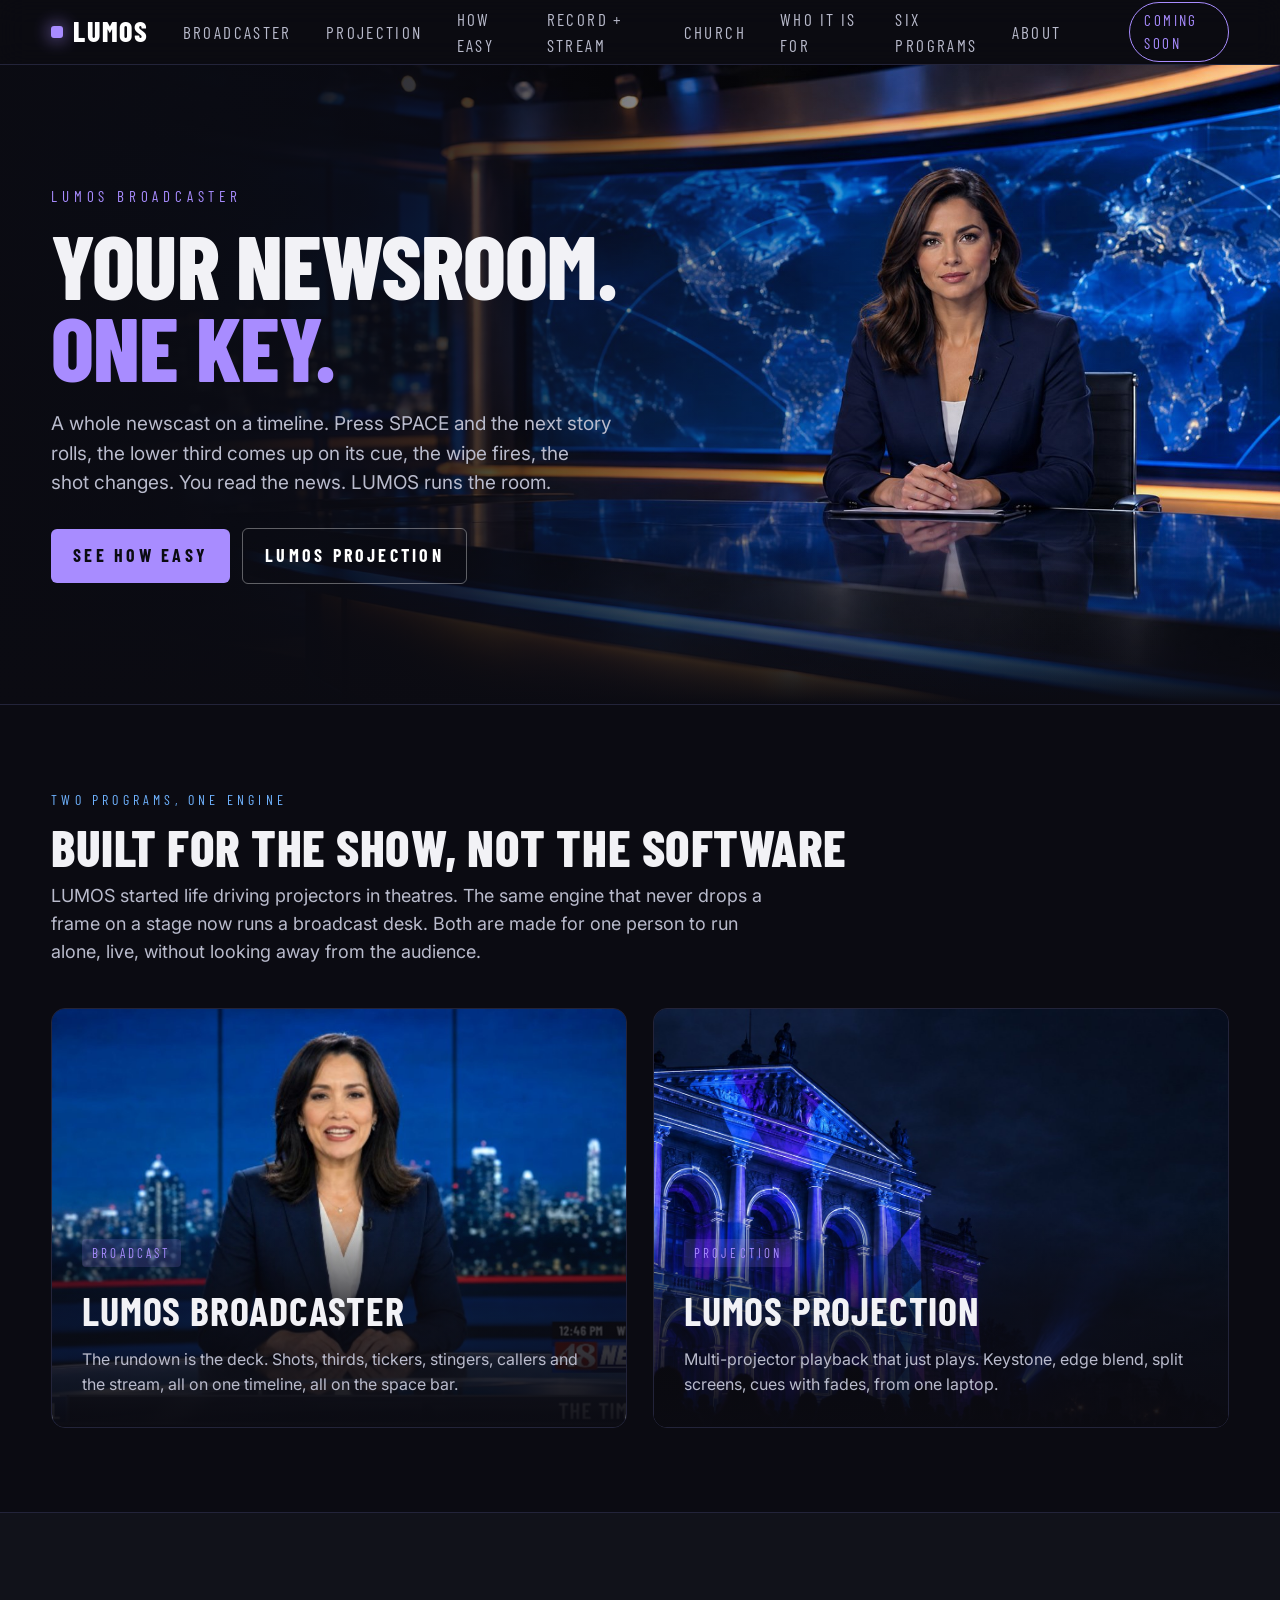
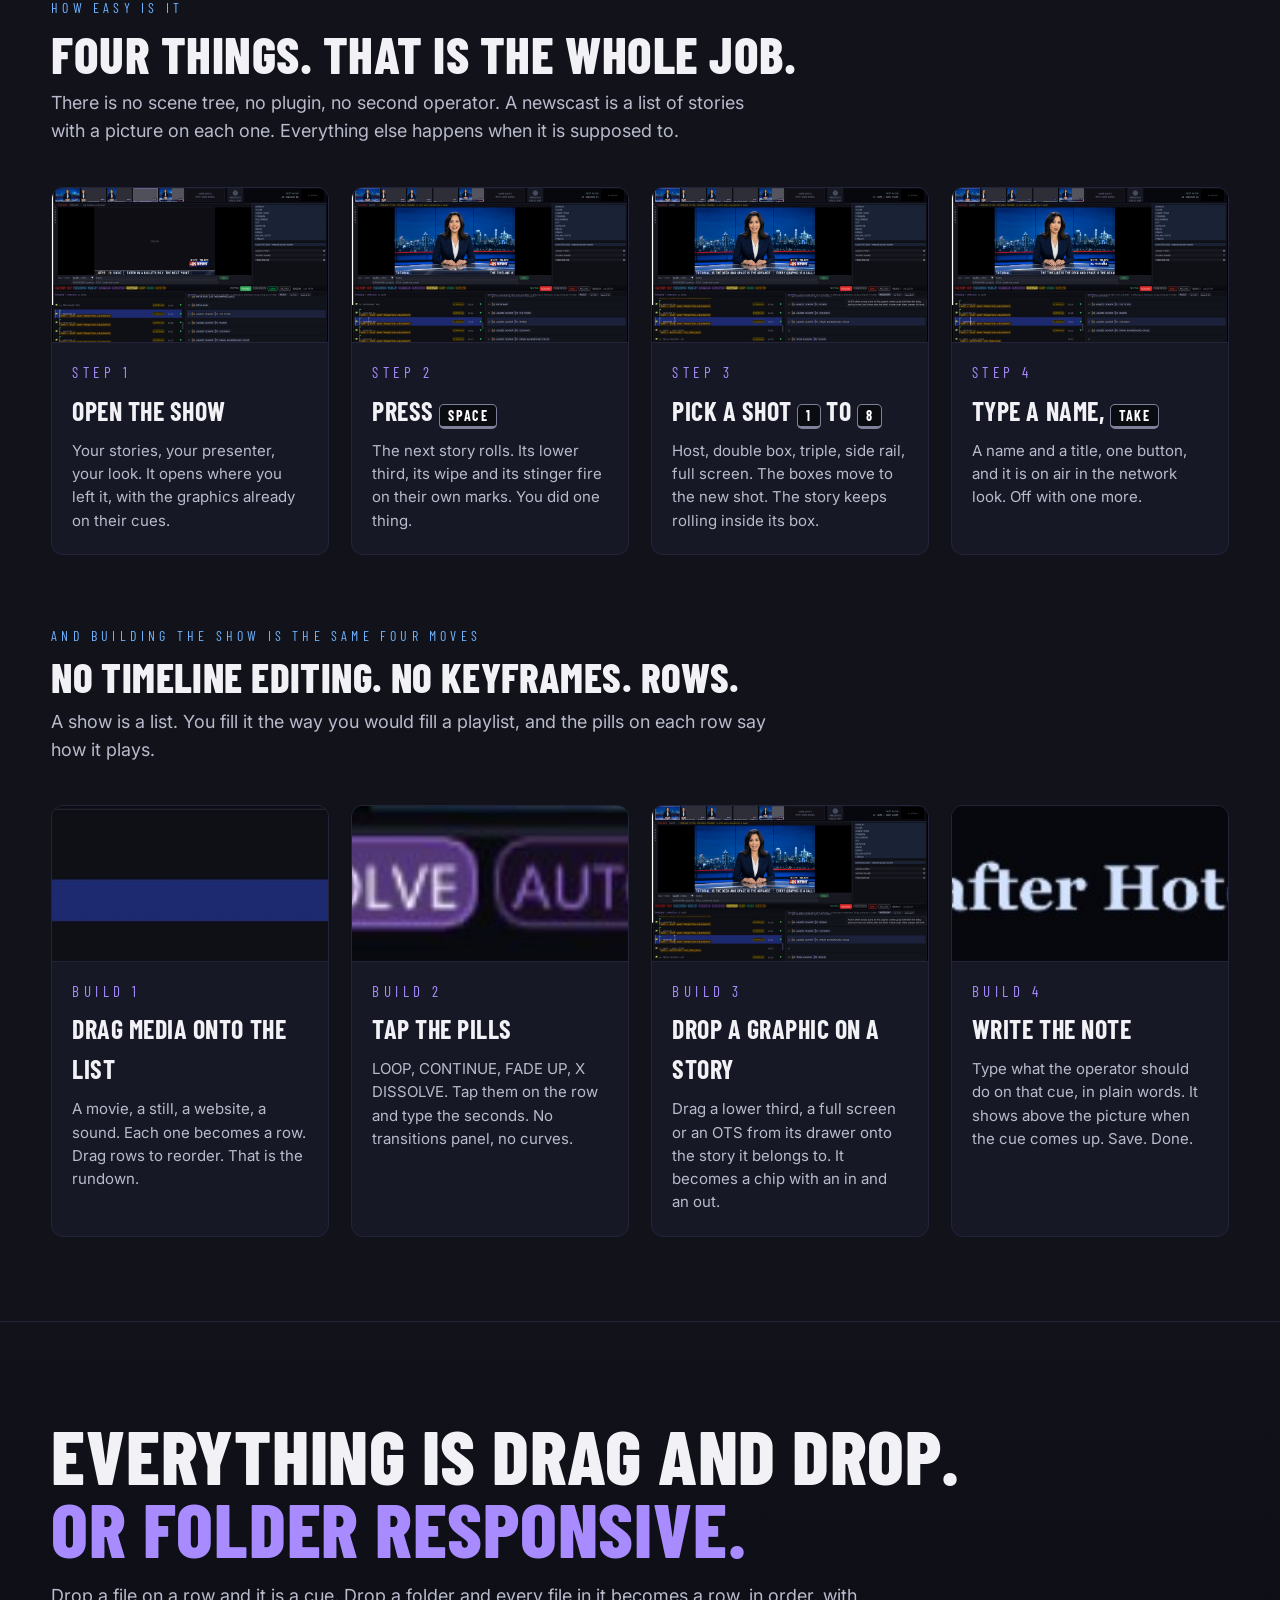
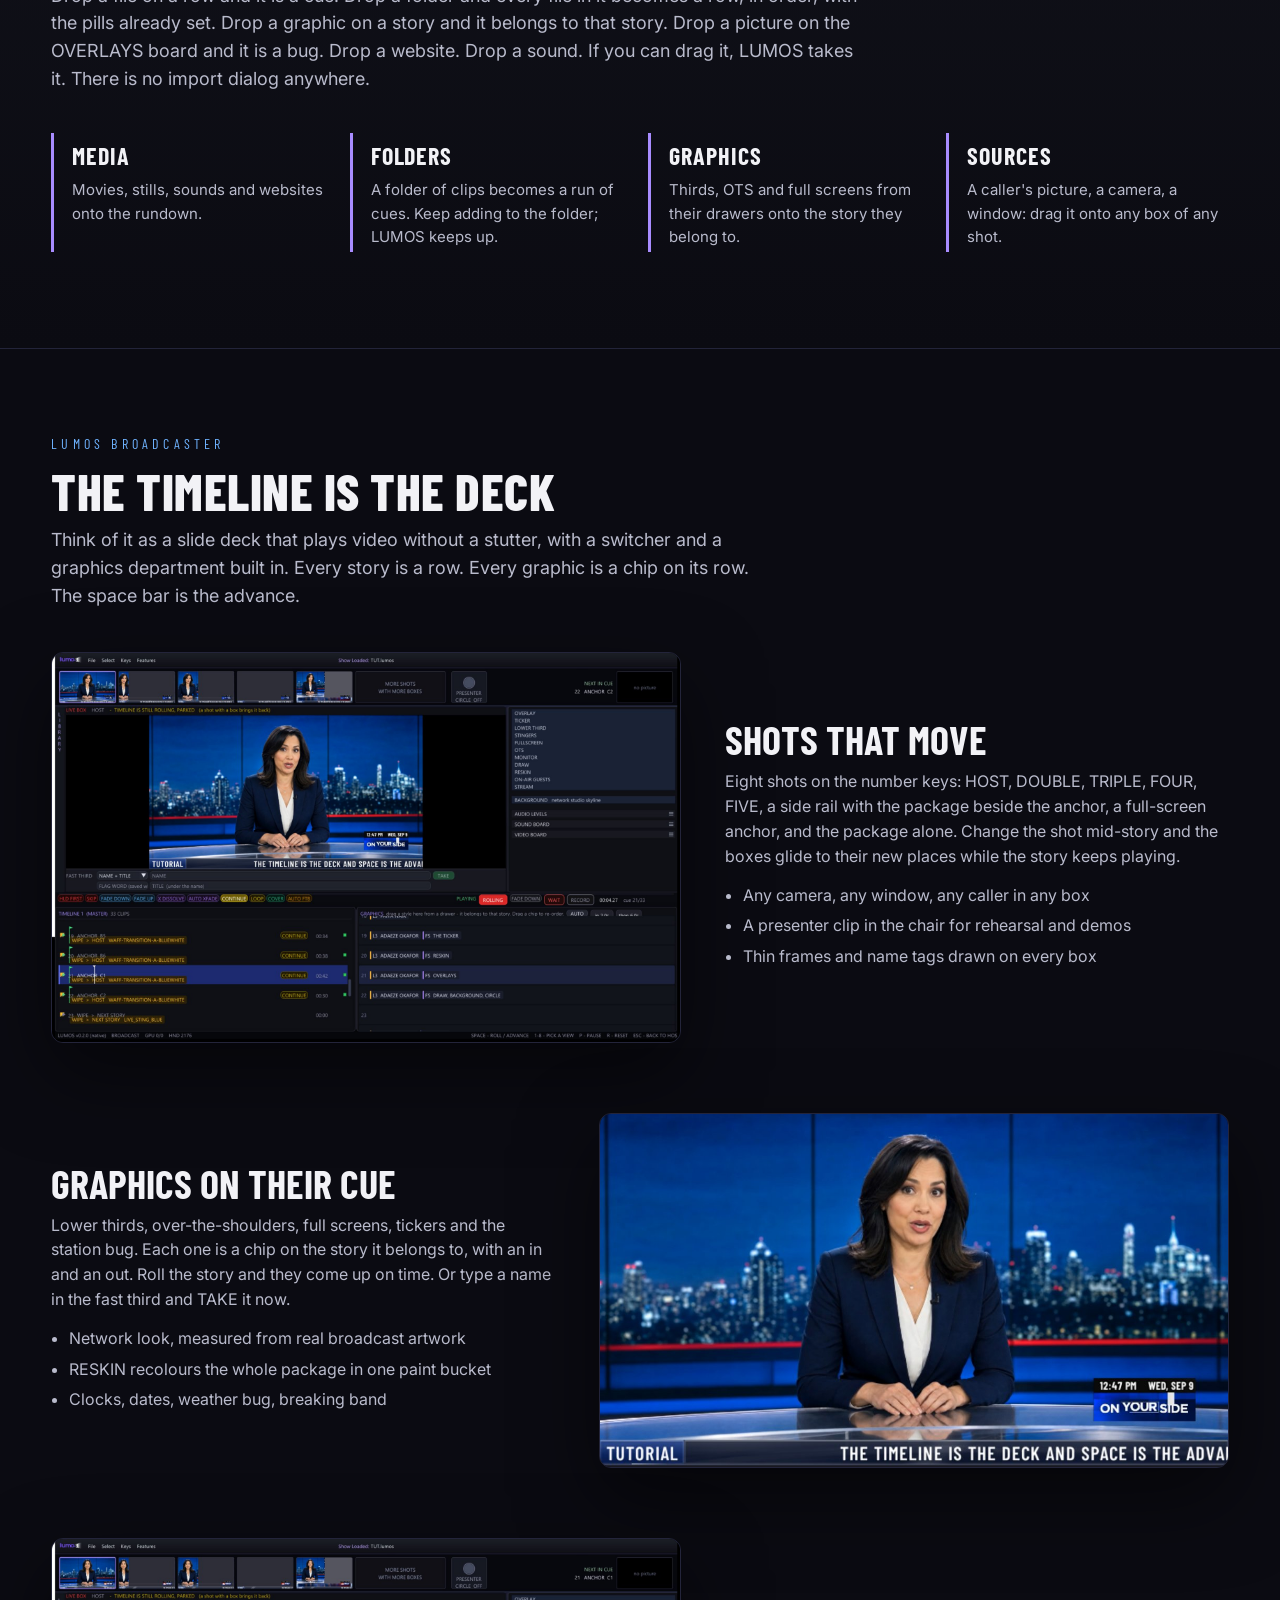
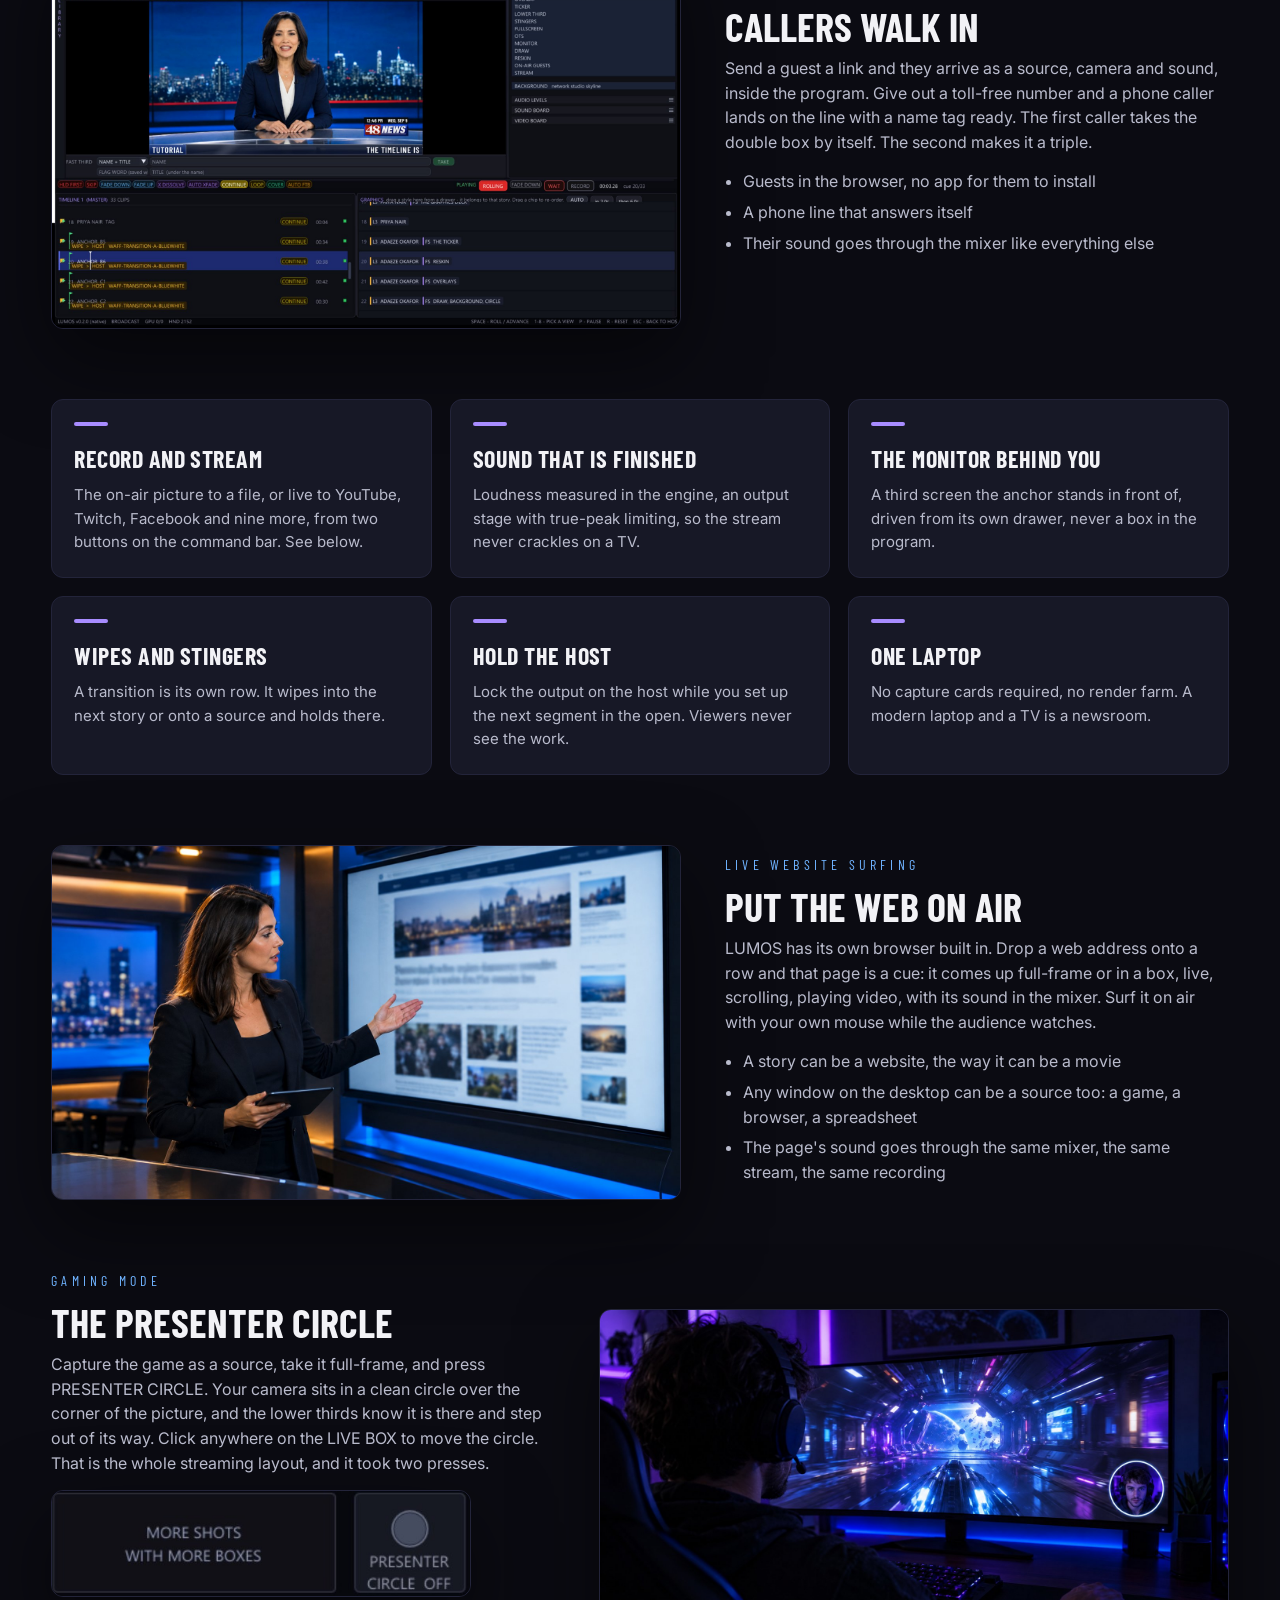
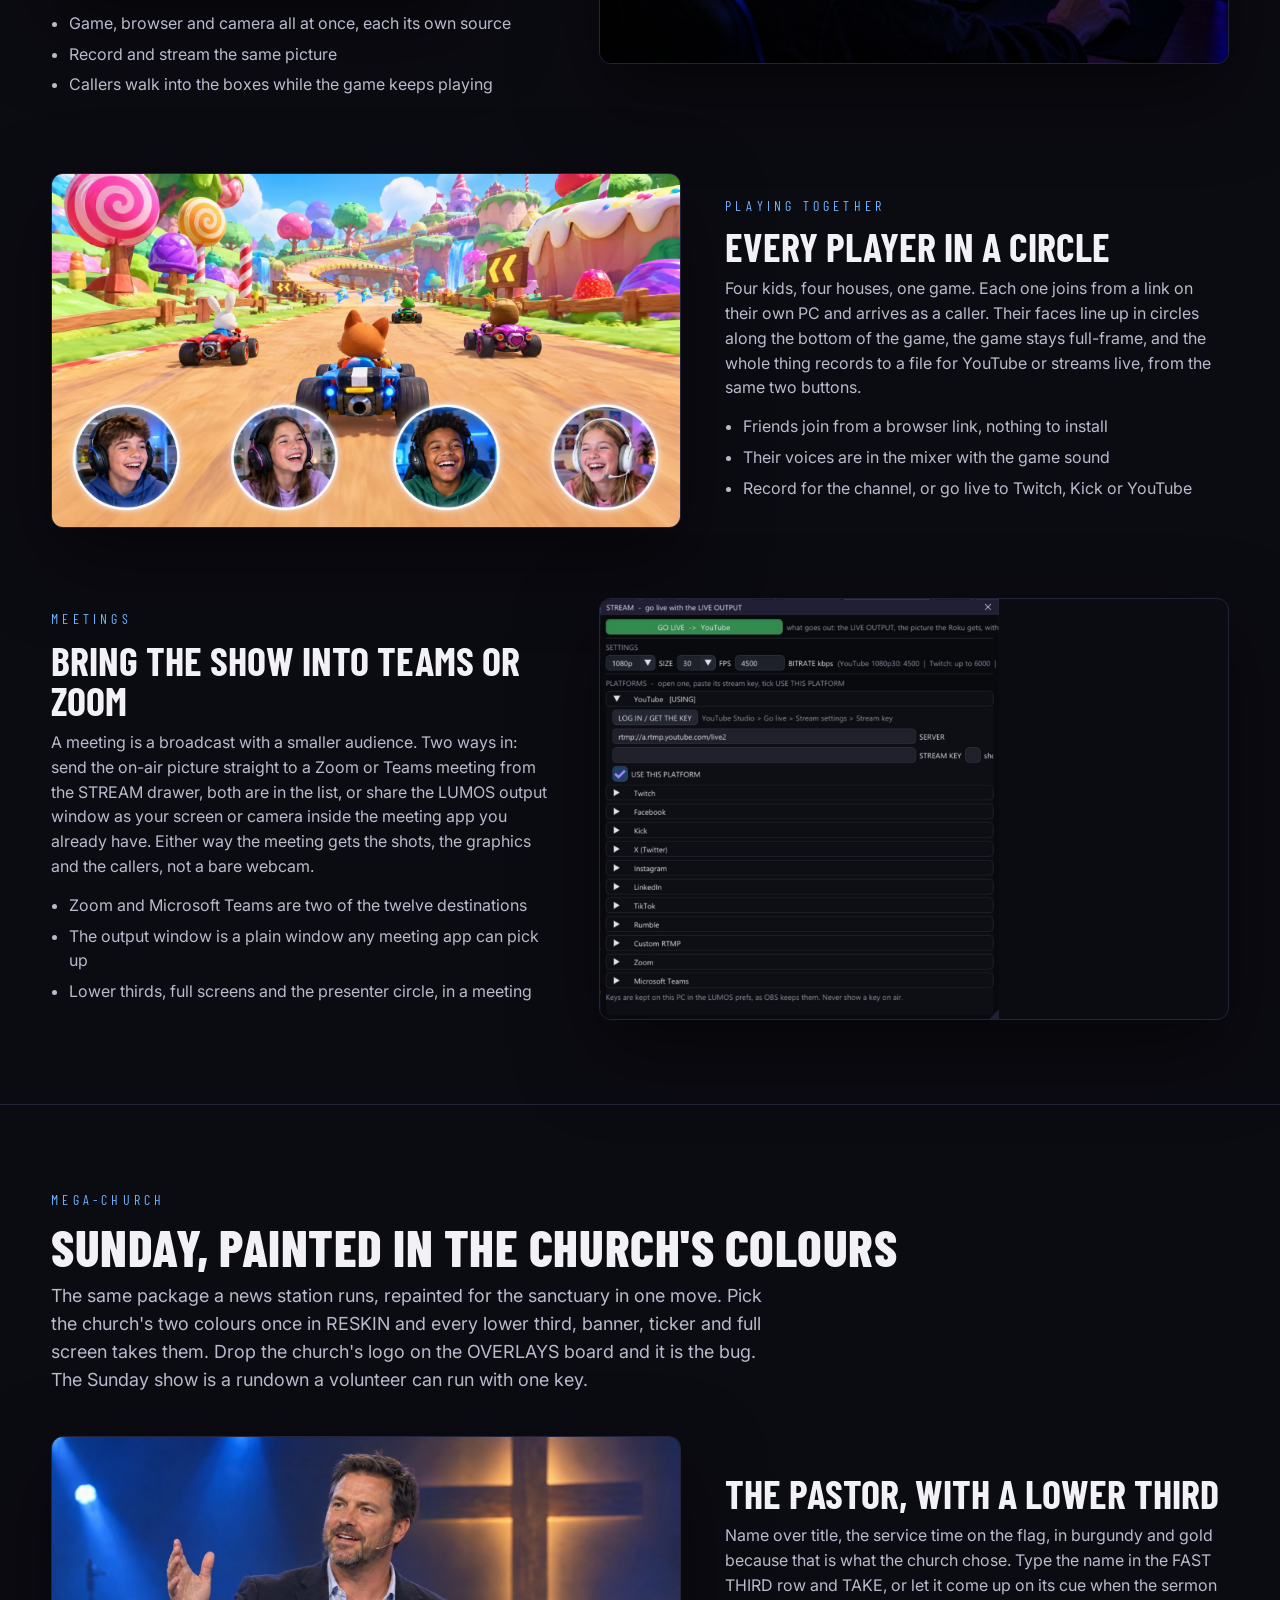
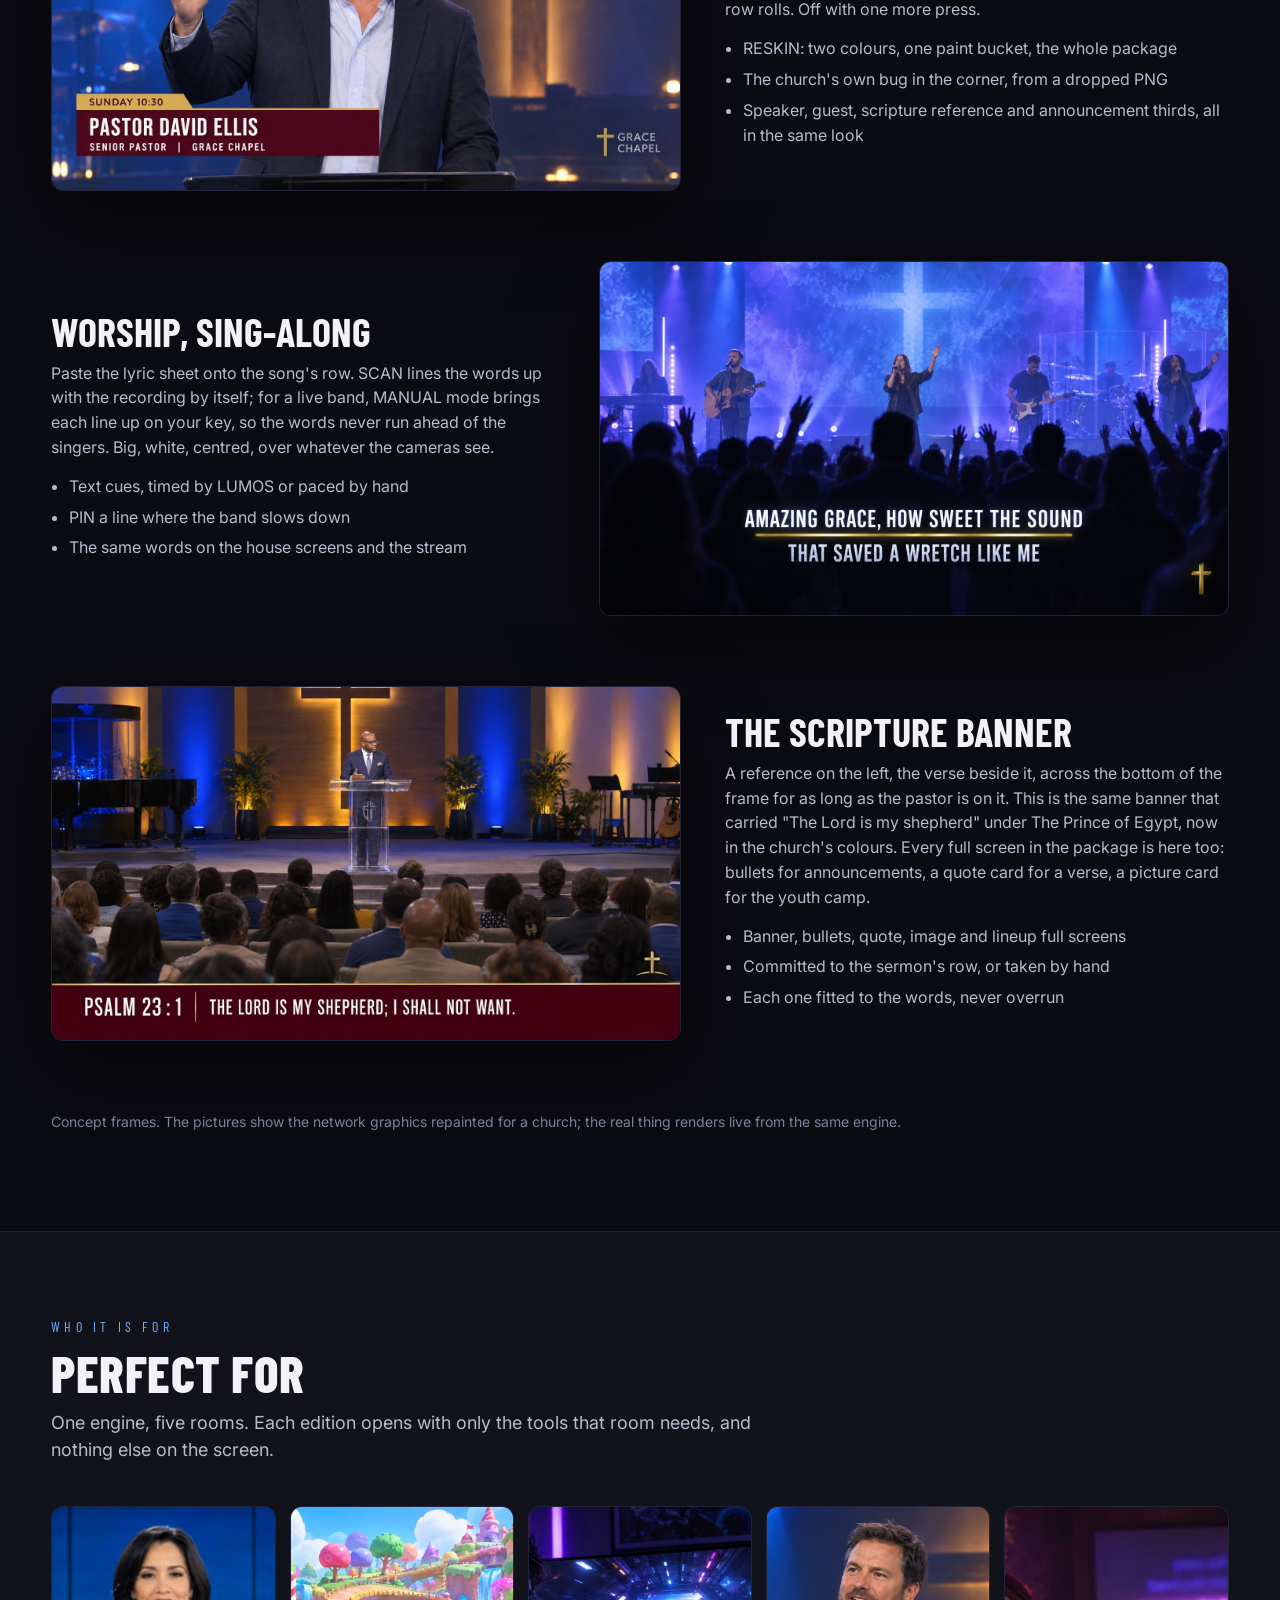
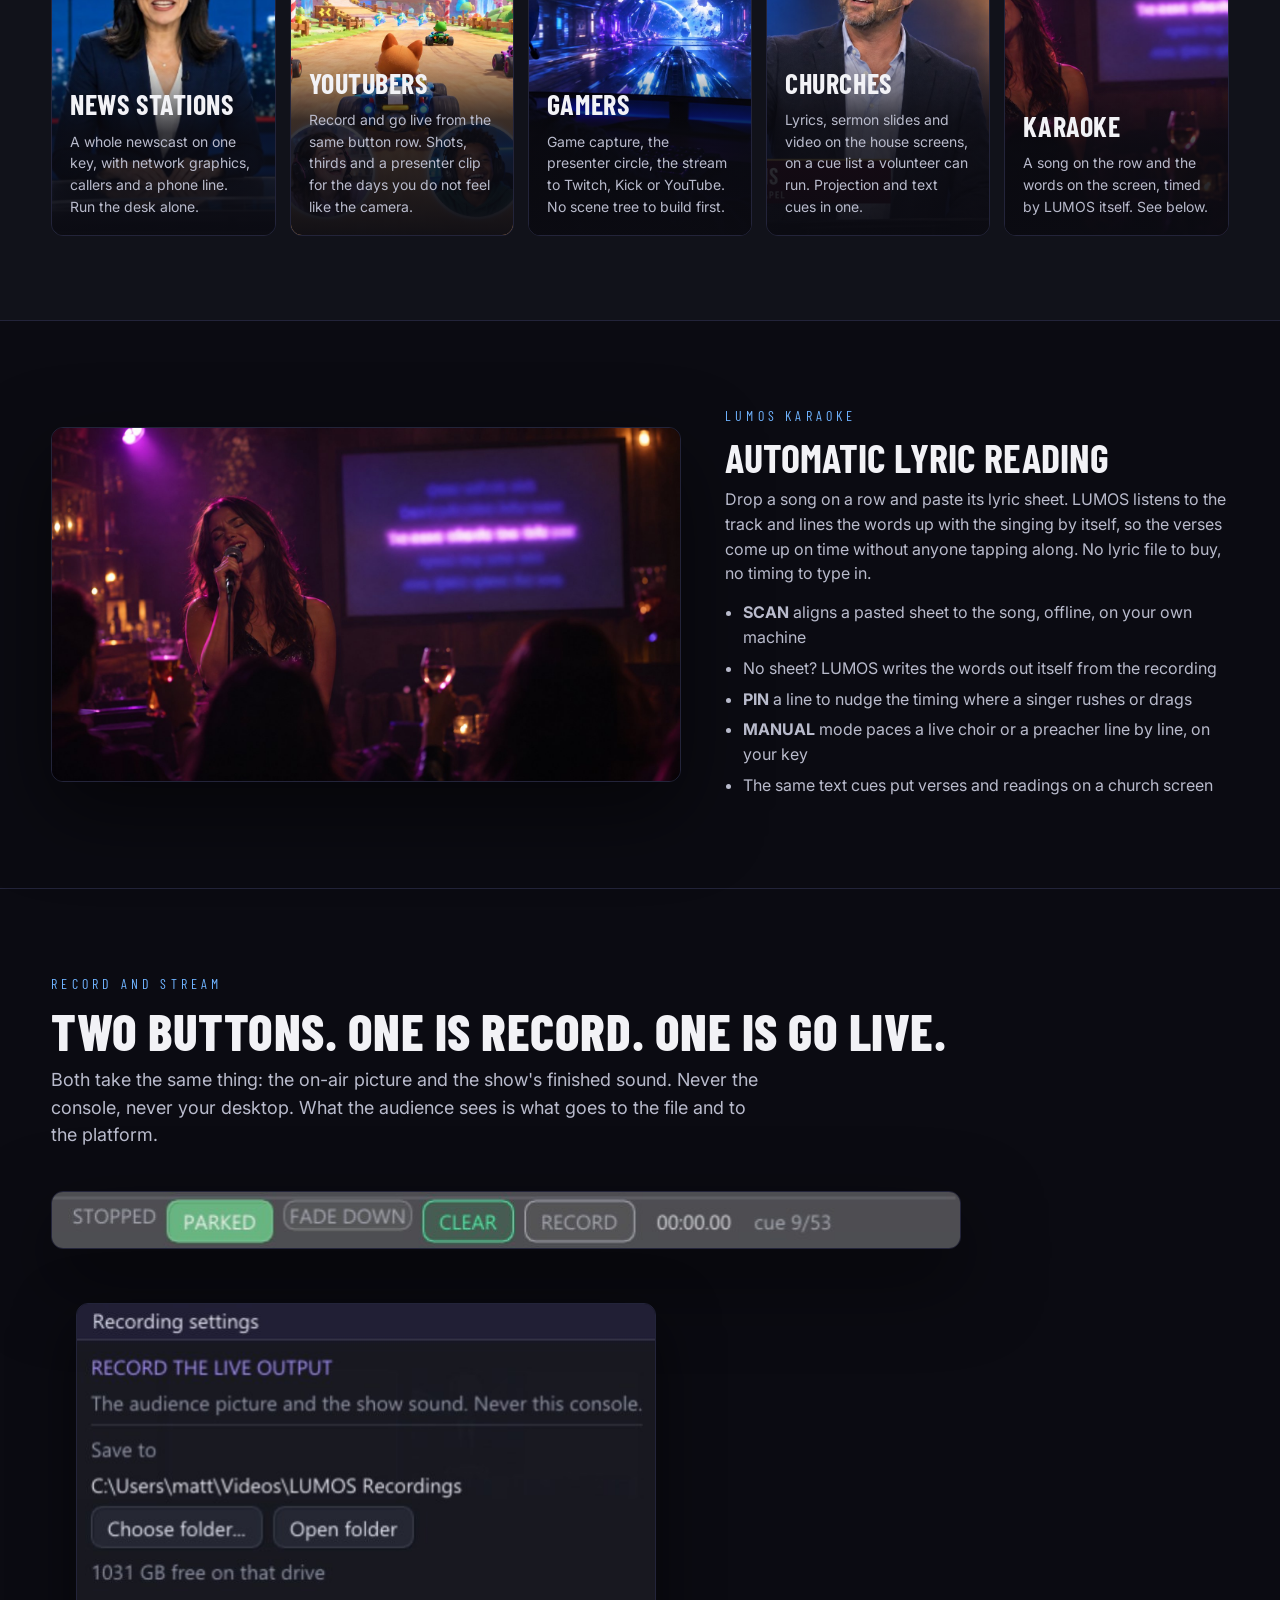
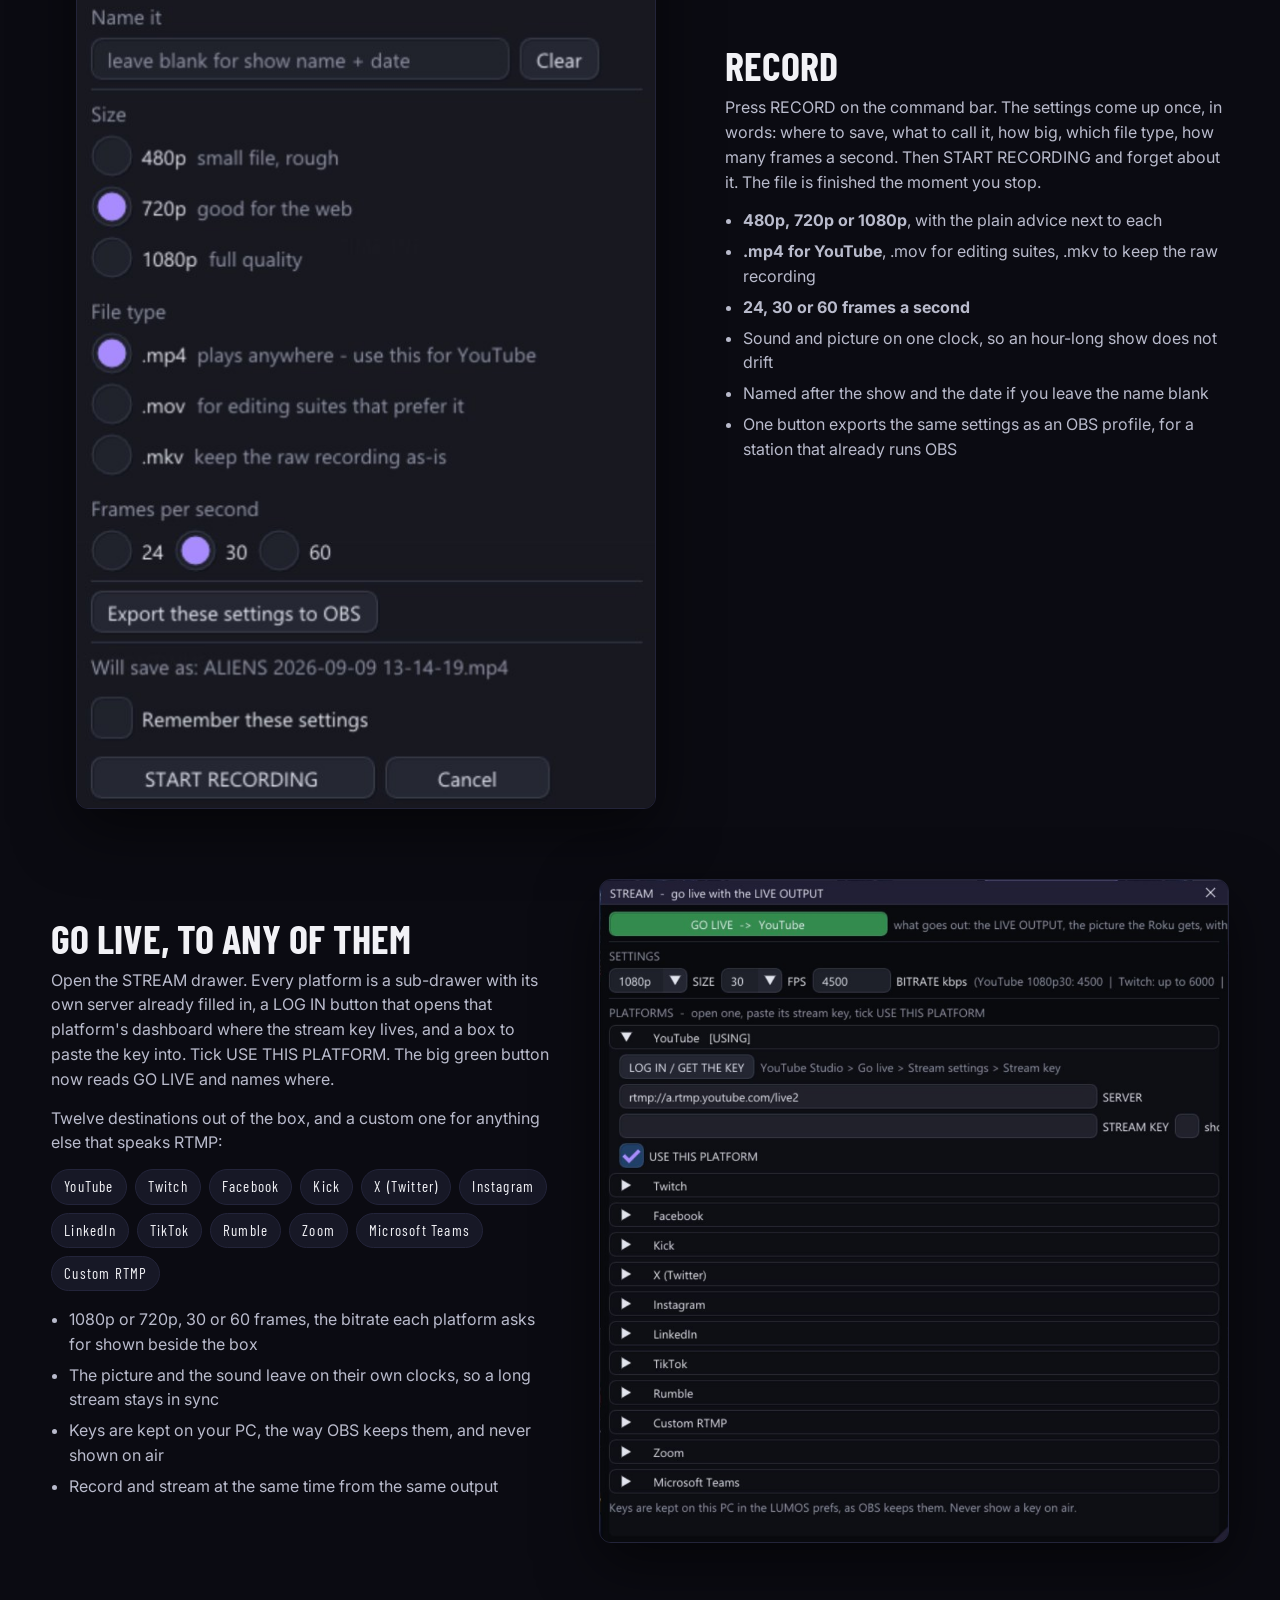
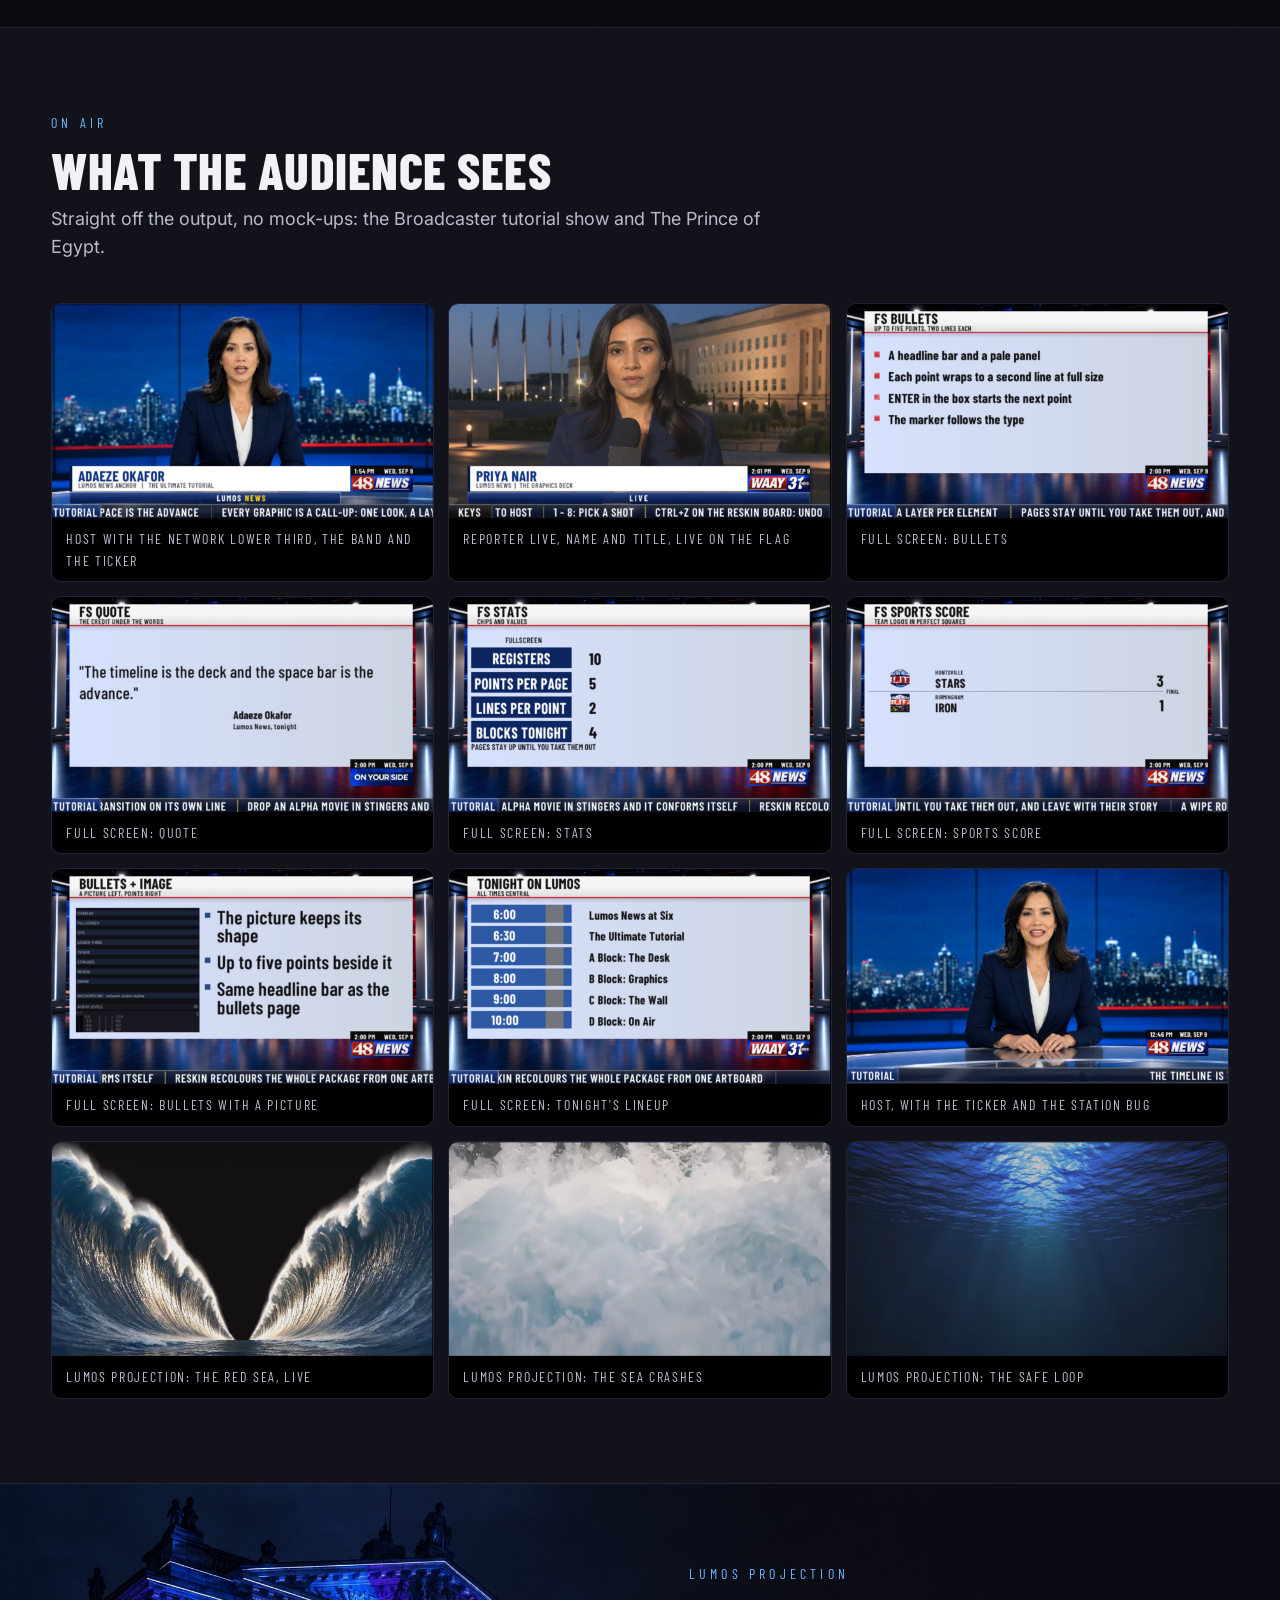
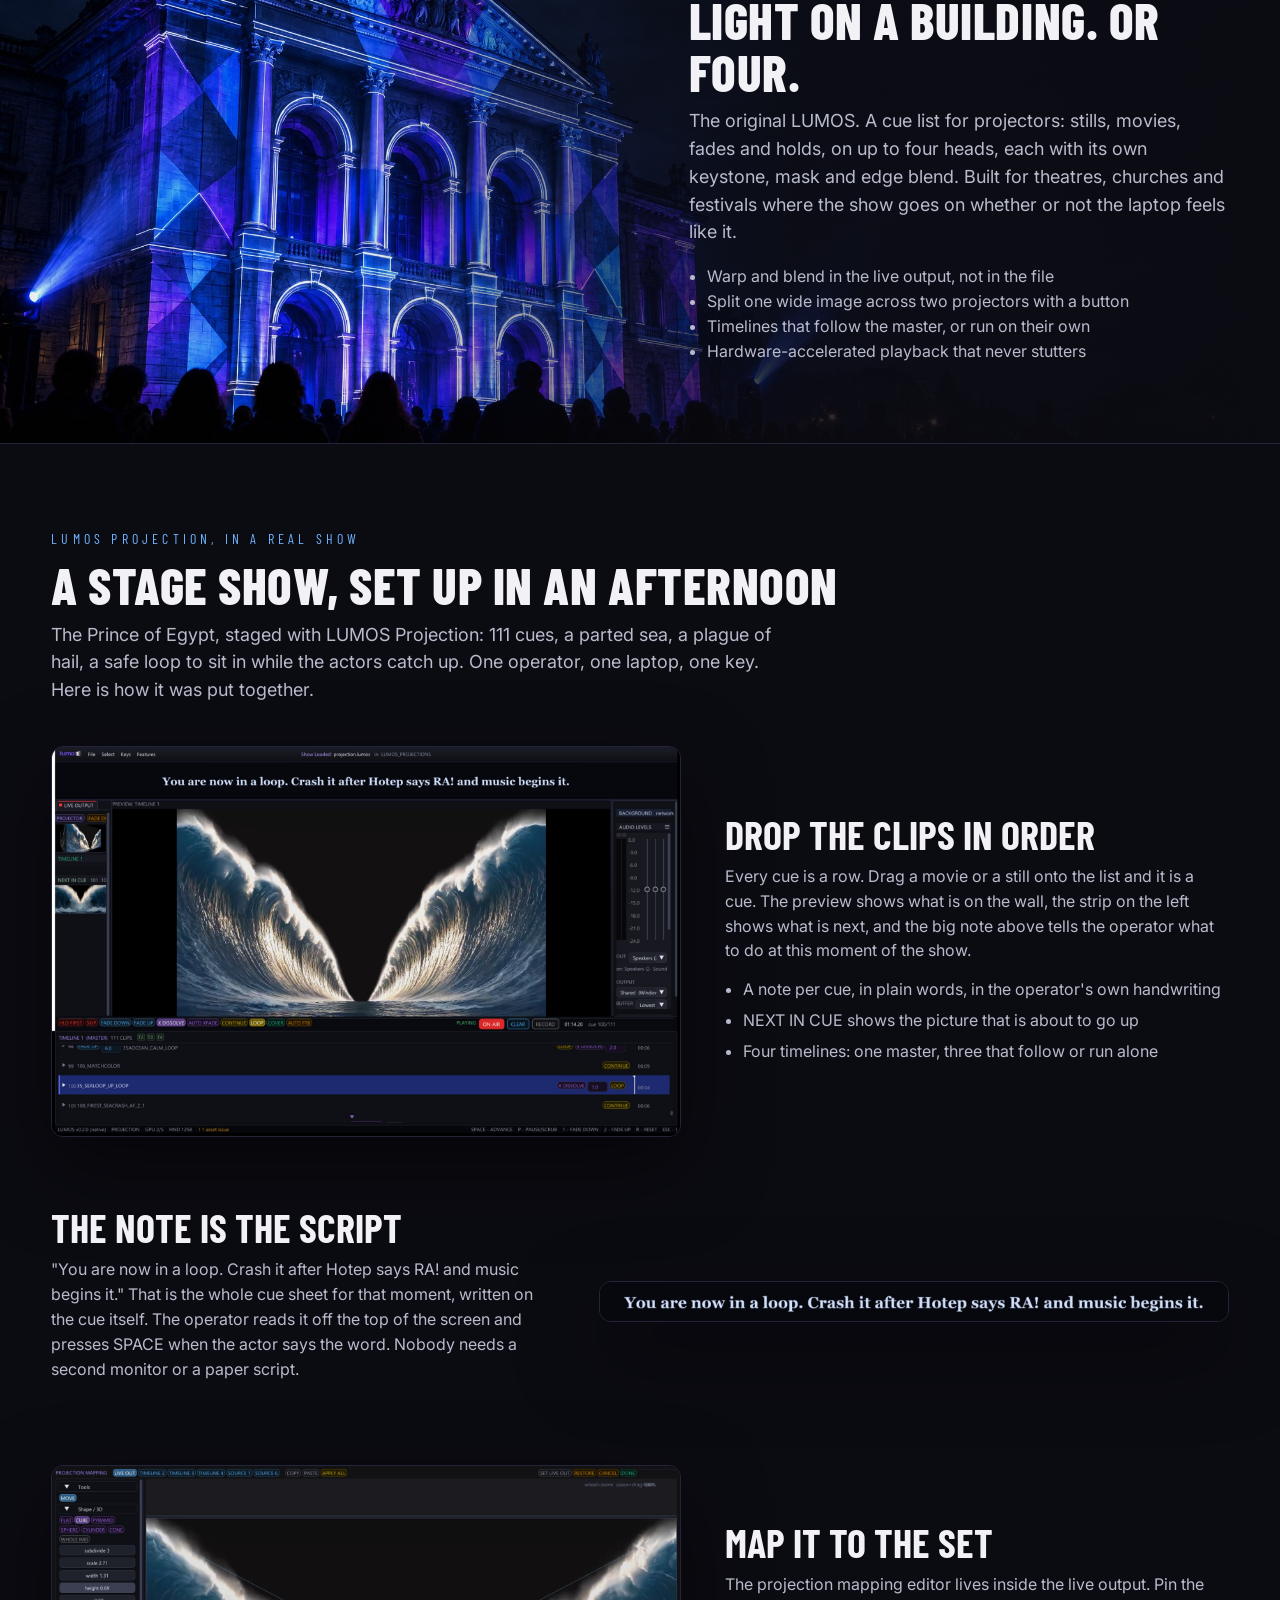
==== commit cfb92442: "Gallery: the real full screens from the tutorial show" ====
--- a/index.html
+++ b/index.html
@@ -295,11 +295,19 @@
   <div class="wrap">
     <div class="eyebrow">On air</div>
     <h2>What the audience sees</h2>
-    <p class="sub">Straight off the output, no mock-ups: one frame of the Broadcaster demo and two from The Prince of Egypt.</p>
+    <p class="sub">Straight off the output, no mock-ups: the Broadcaster tutorial show and The Prince of Egypt.</p>
     <div class="gallery">
       <figure><img src="img/onair_l3.jpg" alt=""><figcaption>Host with the network lower third, the band and the ticker</figcaption></figure>
+      <figure><img src="img/onair_reporter.jpg" alt=""><figcaption>Reporter live, name and title, LIVE on the flag</figcaption></figure>
+      <figure><img src="img/onair_bullets.jpg" alt=""><figcaption>Full screen: bullets</figcaption></figure>
+      <figure><img src="img/onair_quote.jpg" alt=""><figcaption>Full screen: quote</figcaption></figure>
+      <figure><img src="img/onair_stats.jpg" alt=""><figcaption>Full screen: stats</figcaption></figure>
+      <figure><img src="img/onair_score.jpg" alt=""><figcaption>Full screen: sports score</figcaption></figure>
+      <figure><img src="img/onair_bulimg.jpg" alt=""><figcaption>Full screen: bullets with a picture</figcaption></figure>
+      <figure><img src="img/onair_lineup.jpg" alt=""><figcaption>Full screen: tonight's lineup</figcaption></figure>
       <figure><img src="img/onair_roll1.jpg" alt=""><figcaption>Host, with the ticker and the station bug</figcaption></figure>
       <figure><img src="img/poe_onair_console.jpg" alt=""><figcaption>LUMOS Projection: the Red Sea, live</figcaption></figure>
+      <figure><img src="img/poe_onair_go2.jpg" alt=""><figcaption>LUMOS Projection: the sea crashes</figcaption></figure>
       <figure><img src="img/poe_onair_go3.jpg" alt=""><figcaption>LUMOS Projection: the safe loop</figcaption></figure>
     </div>
   </div>
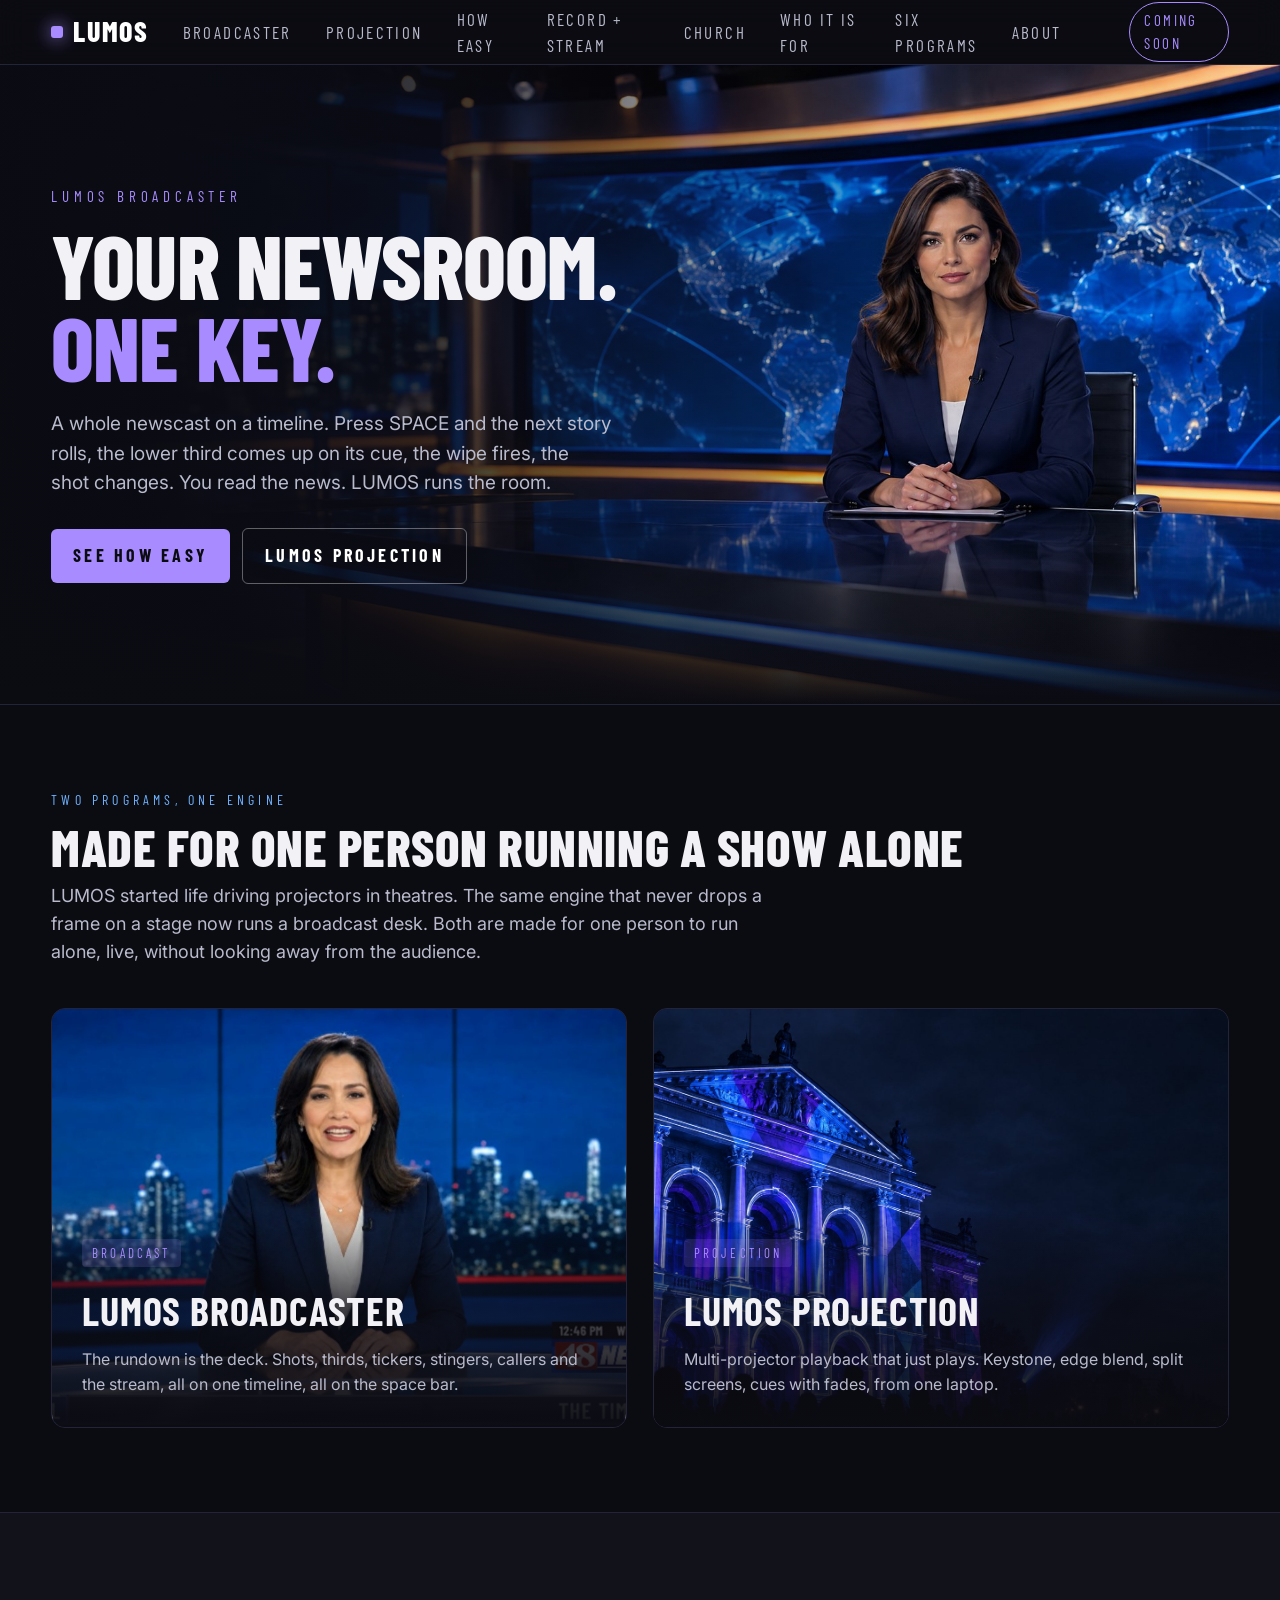
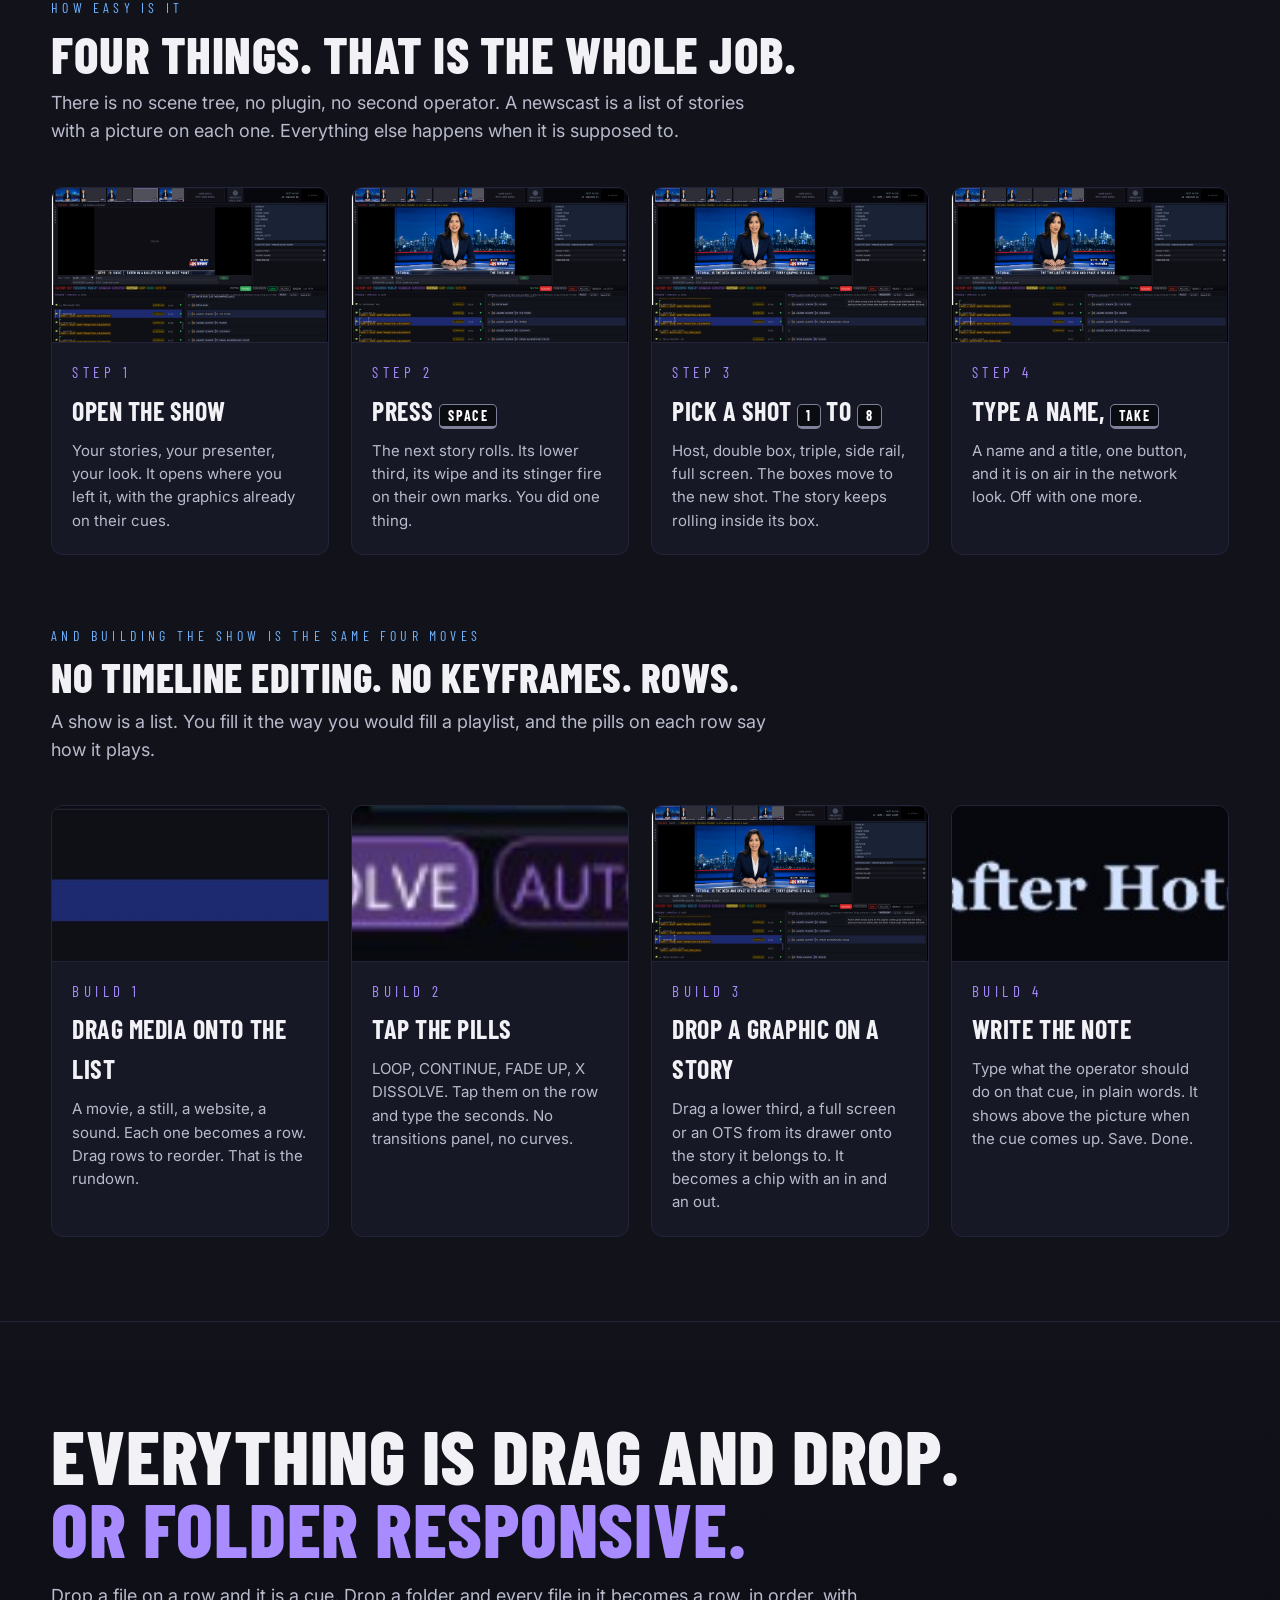
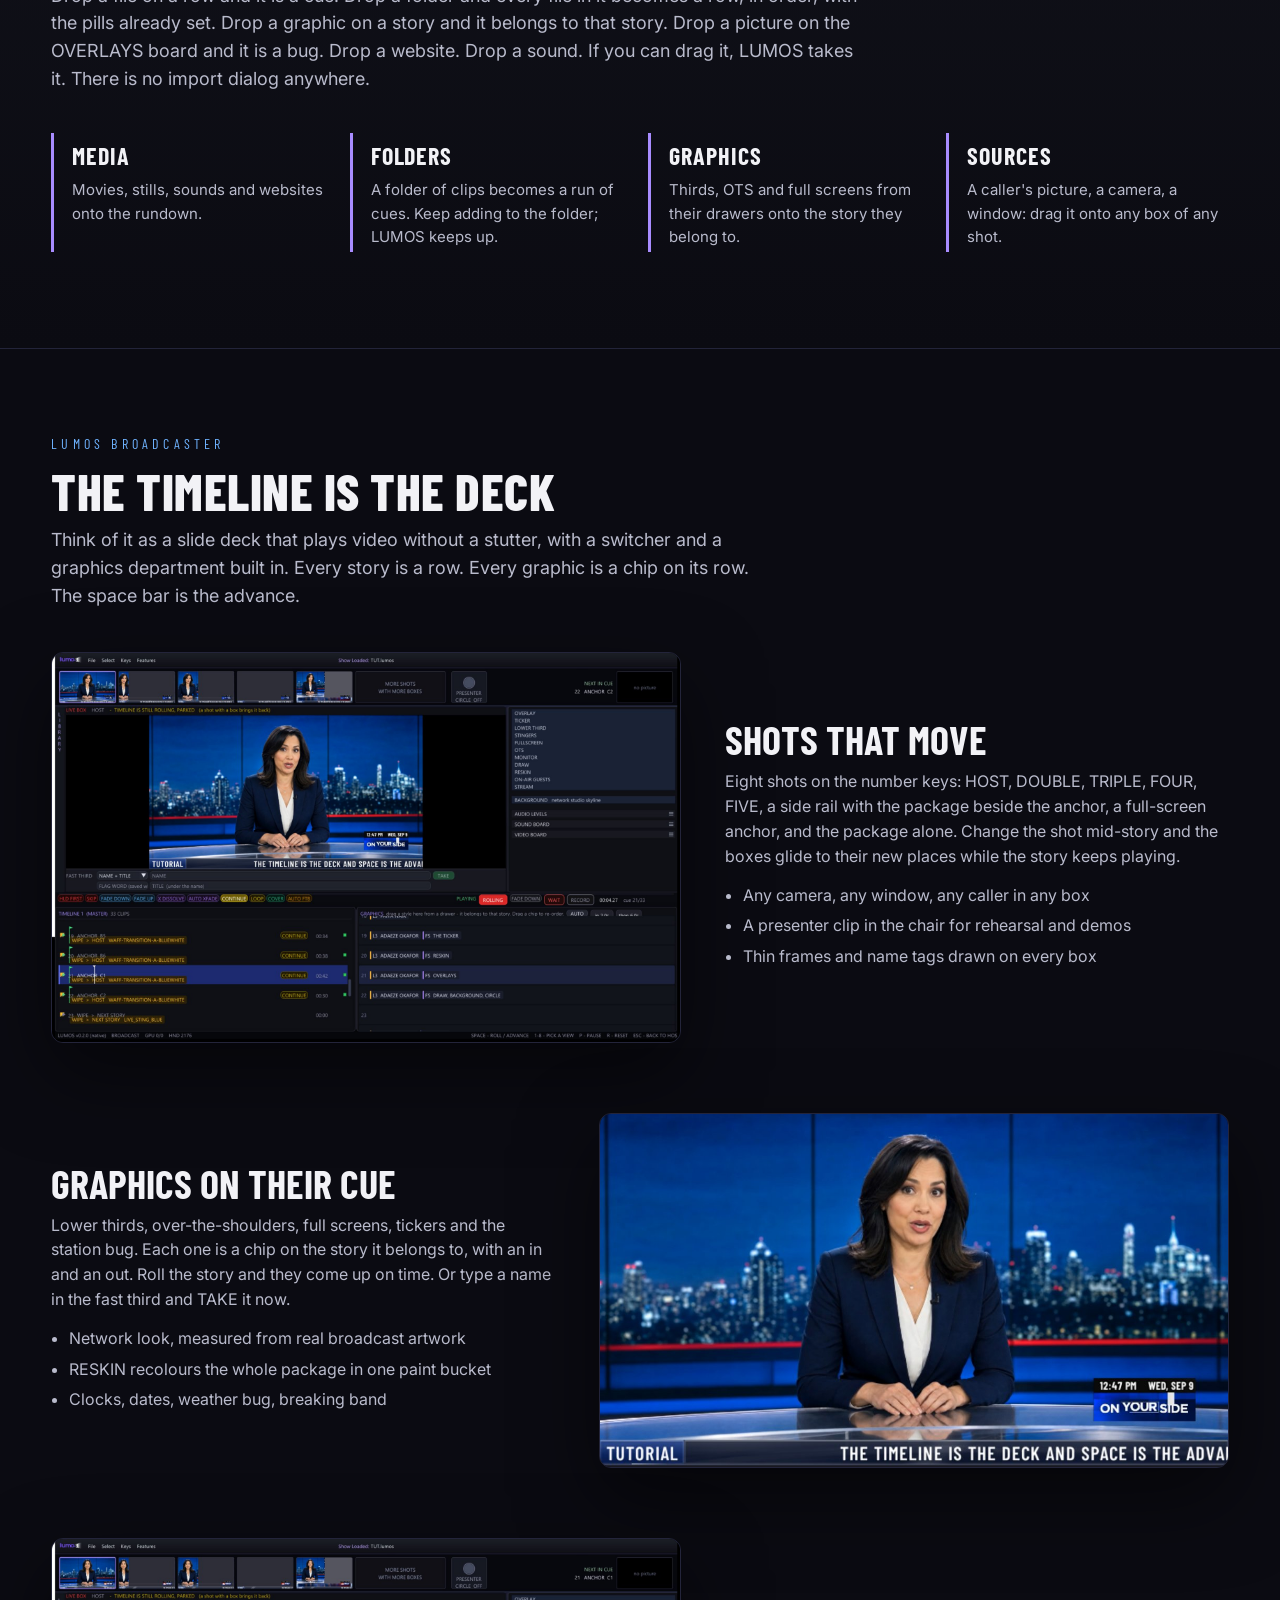
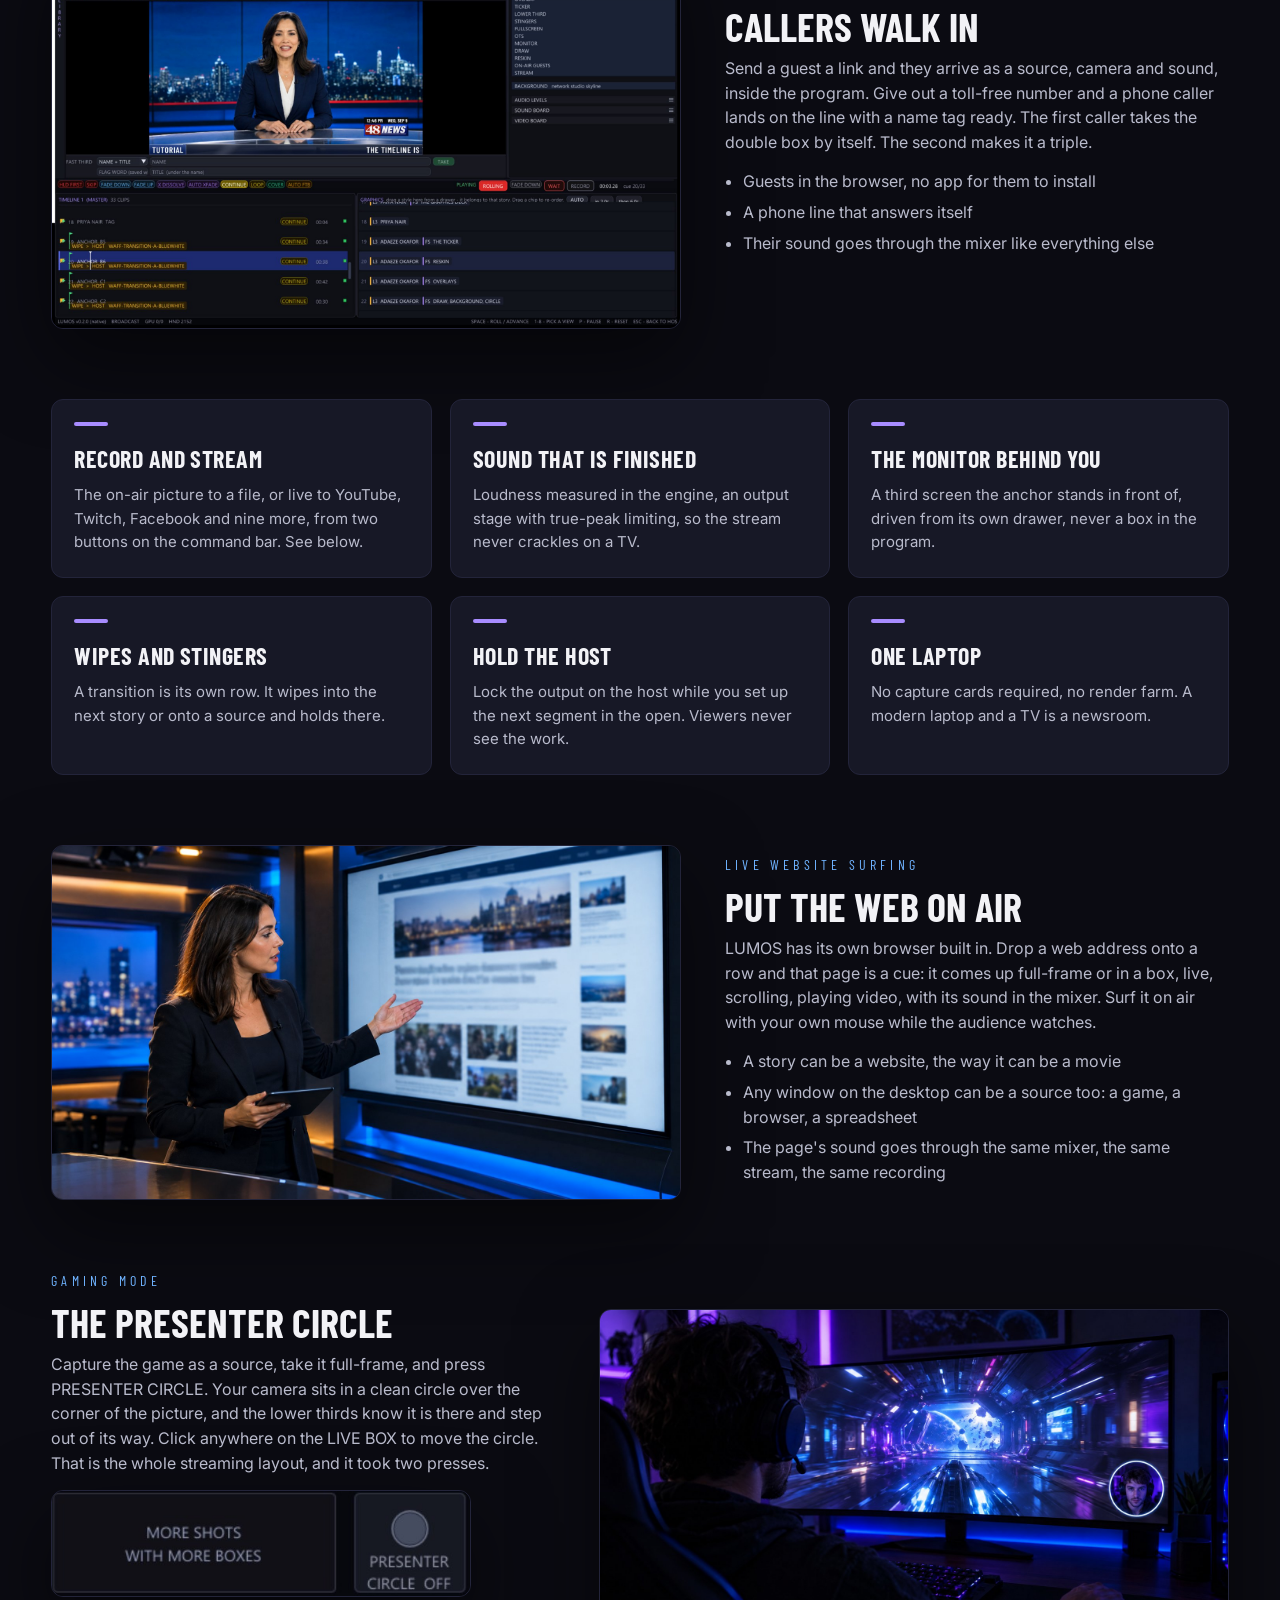
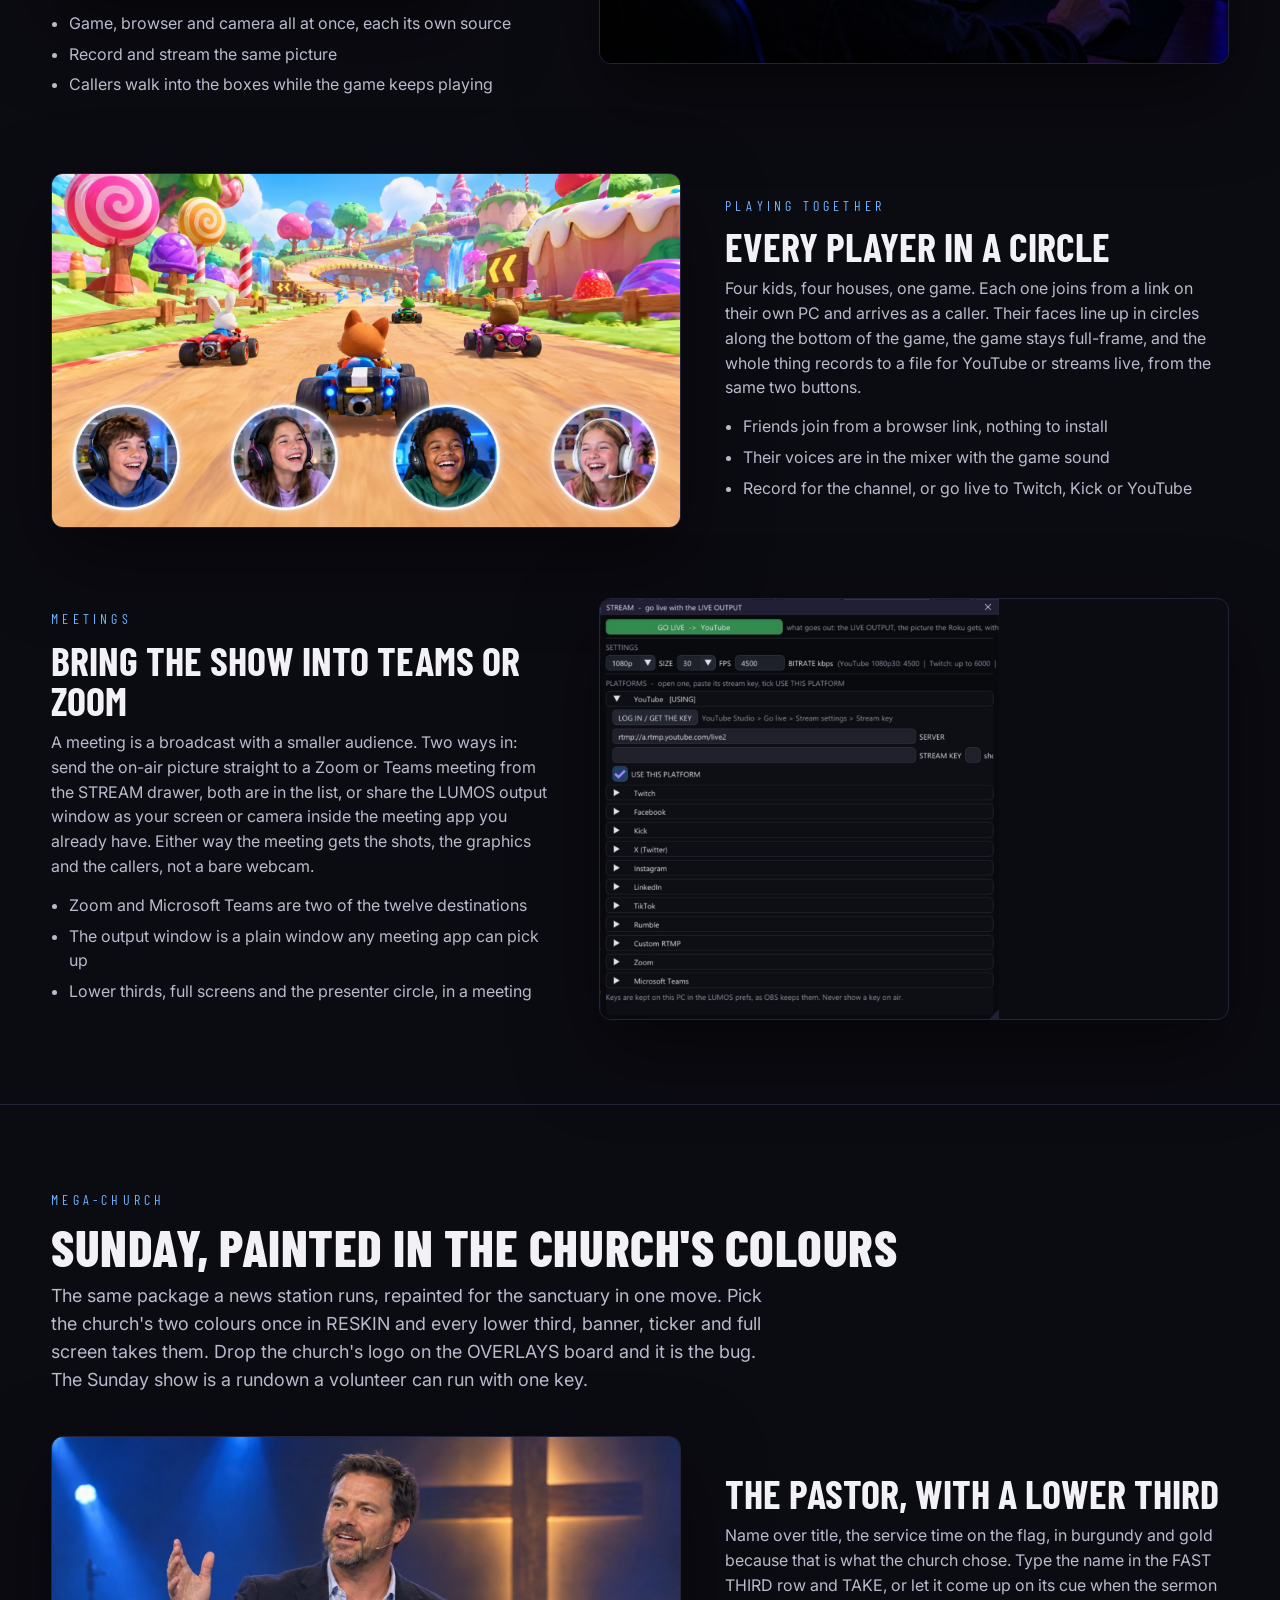
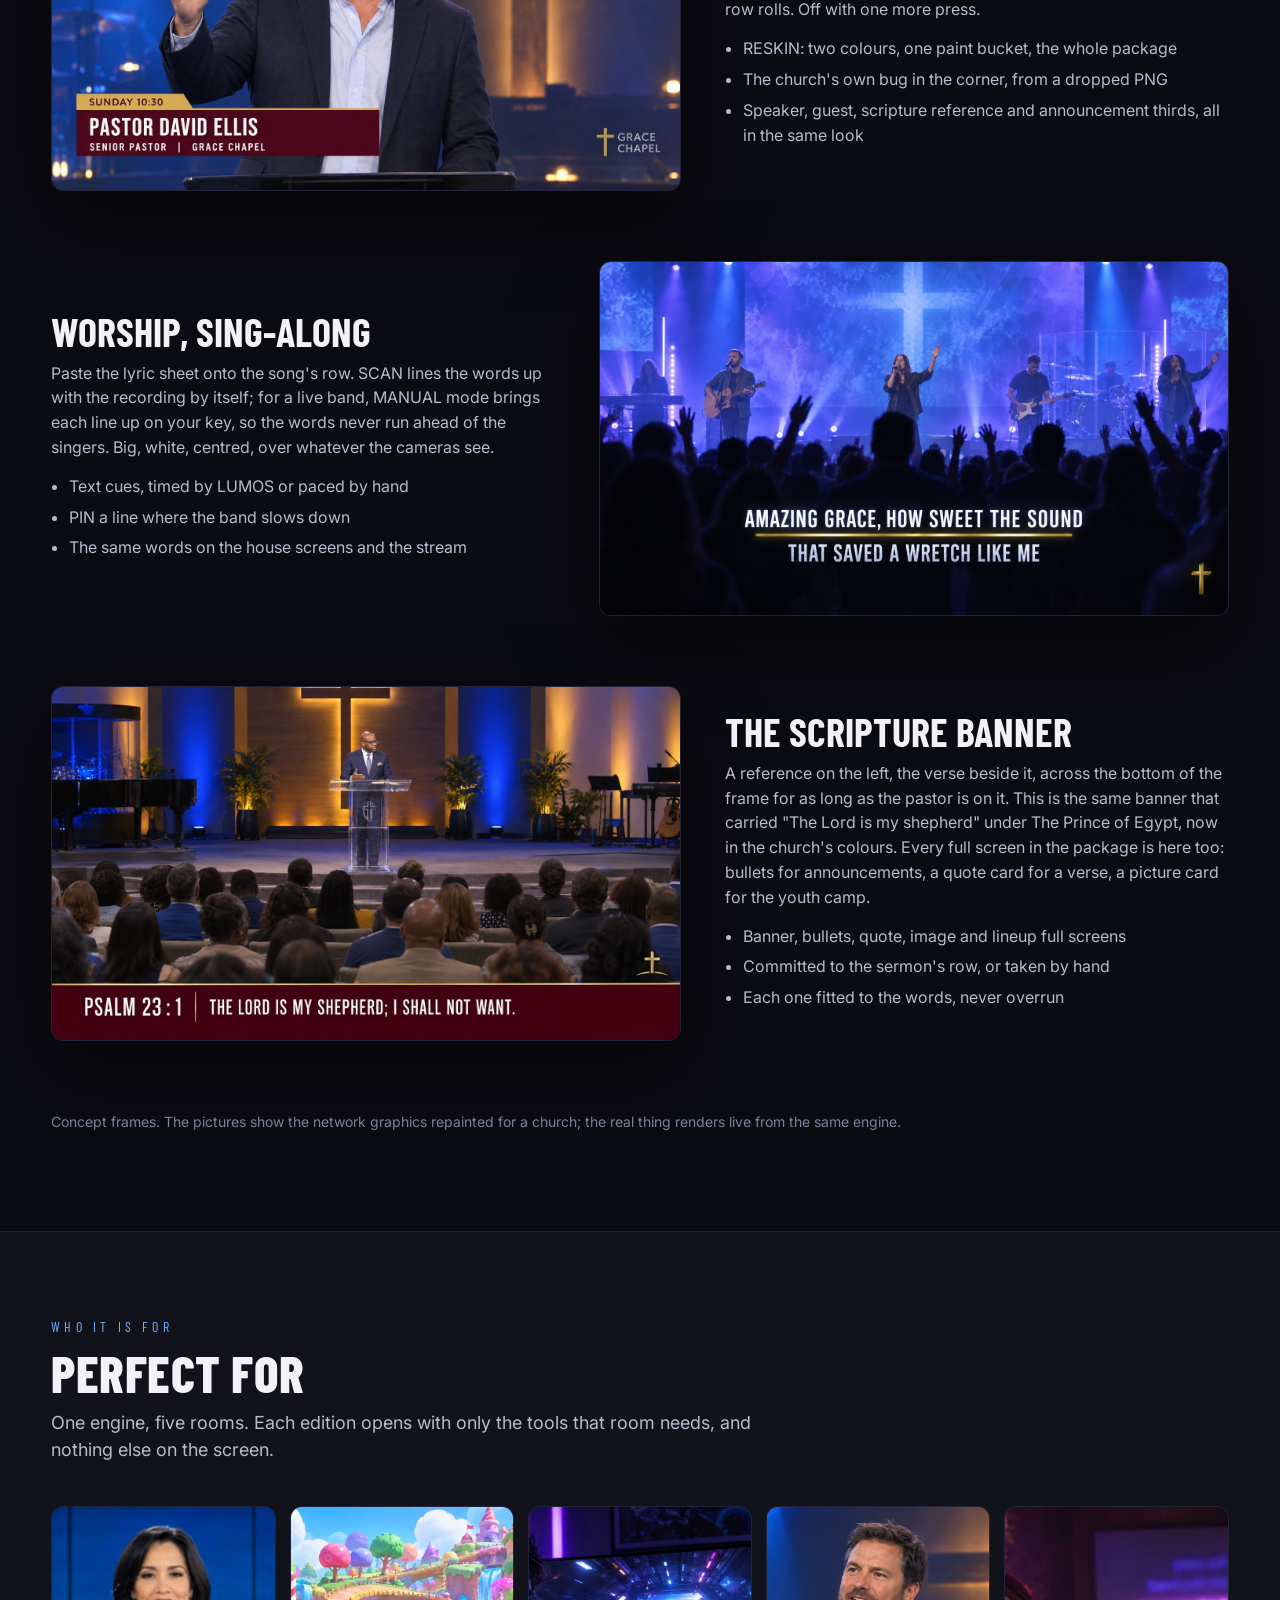
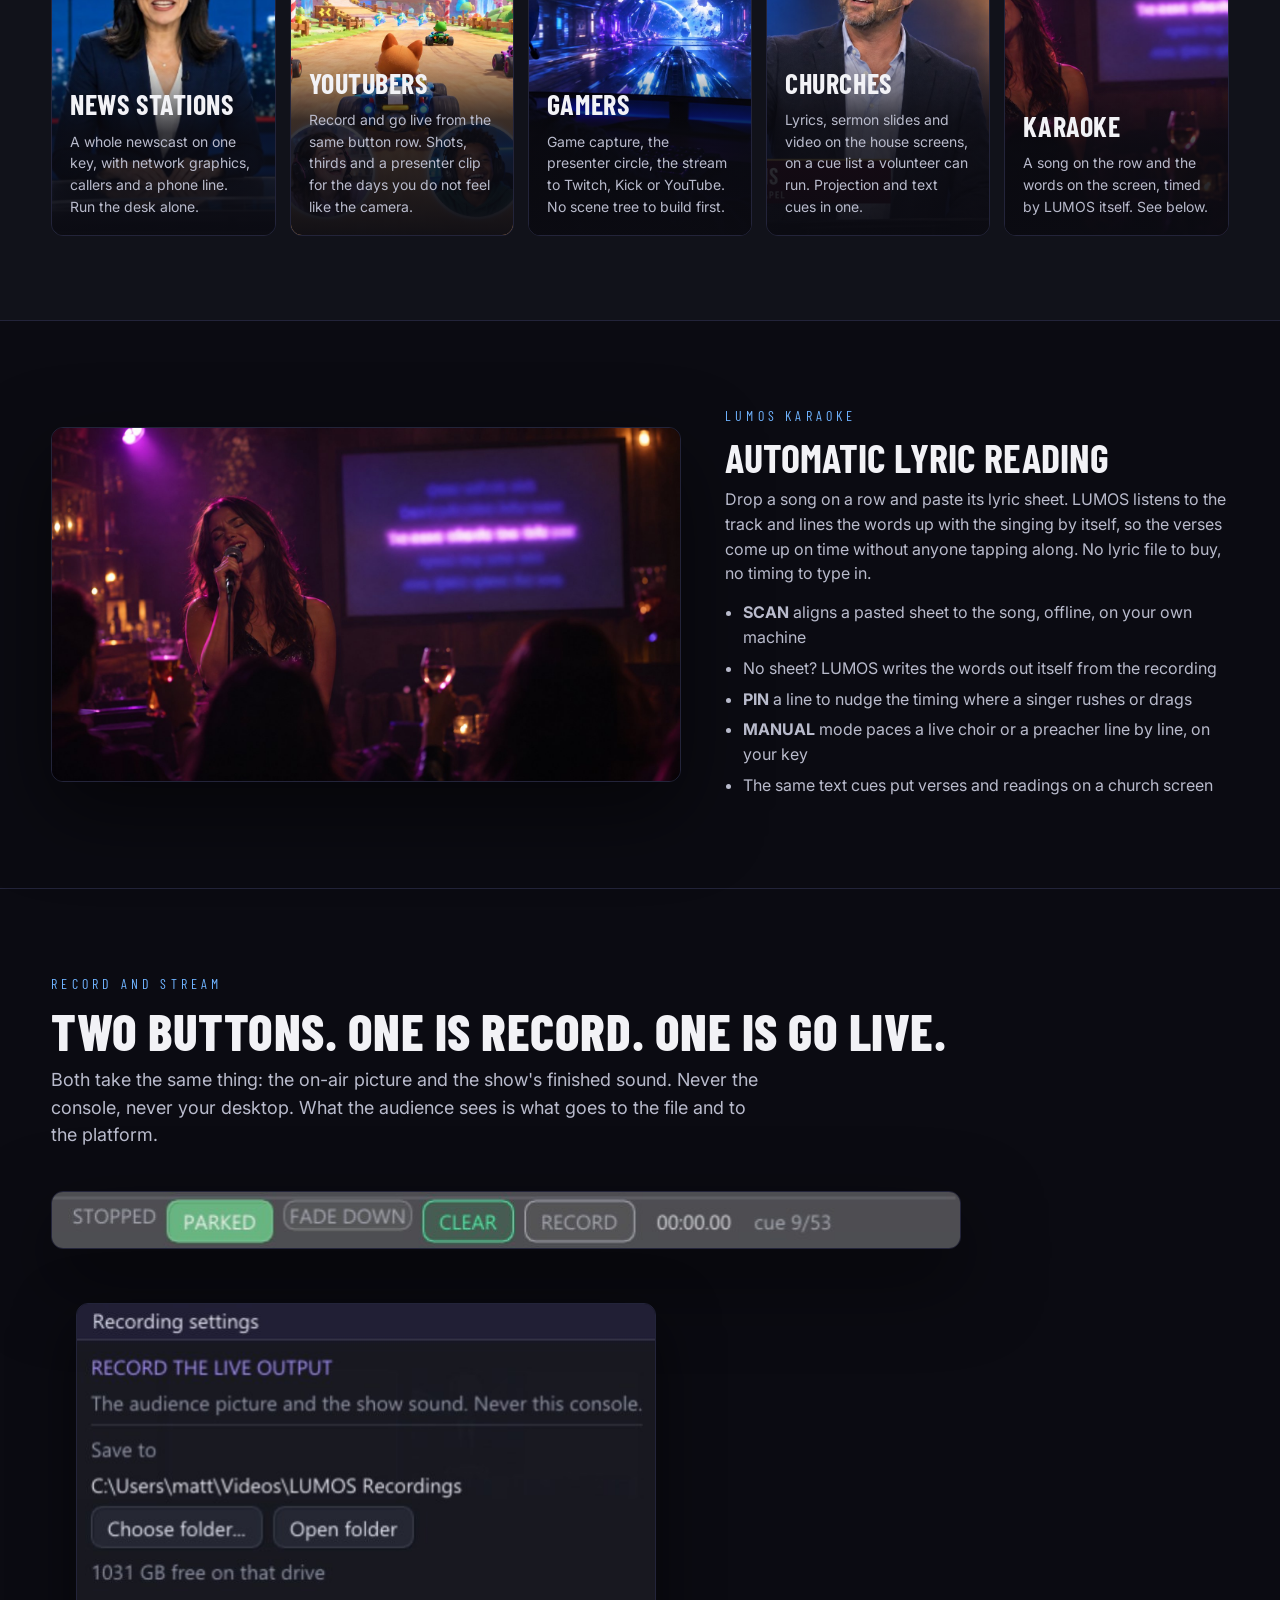
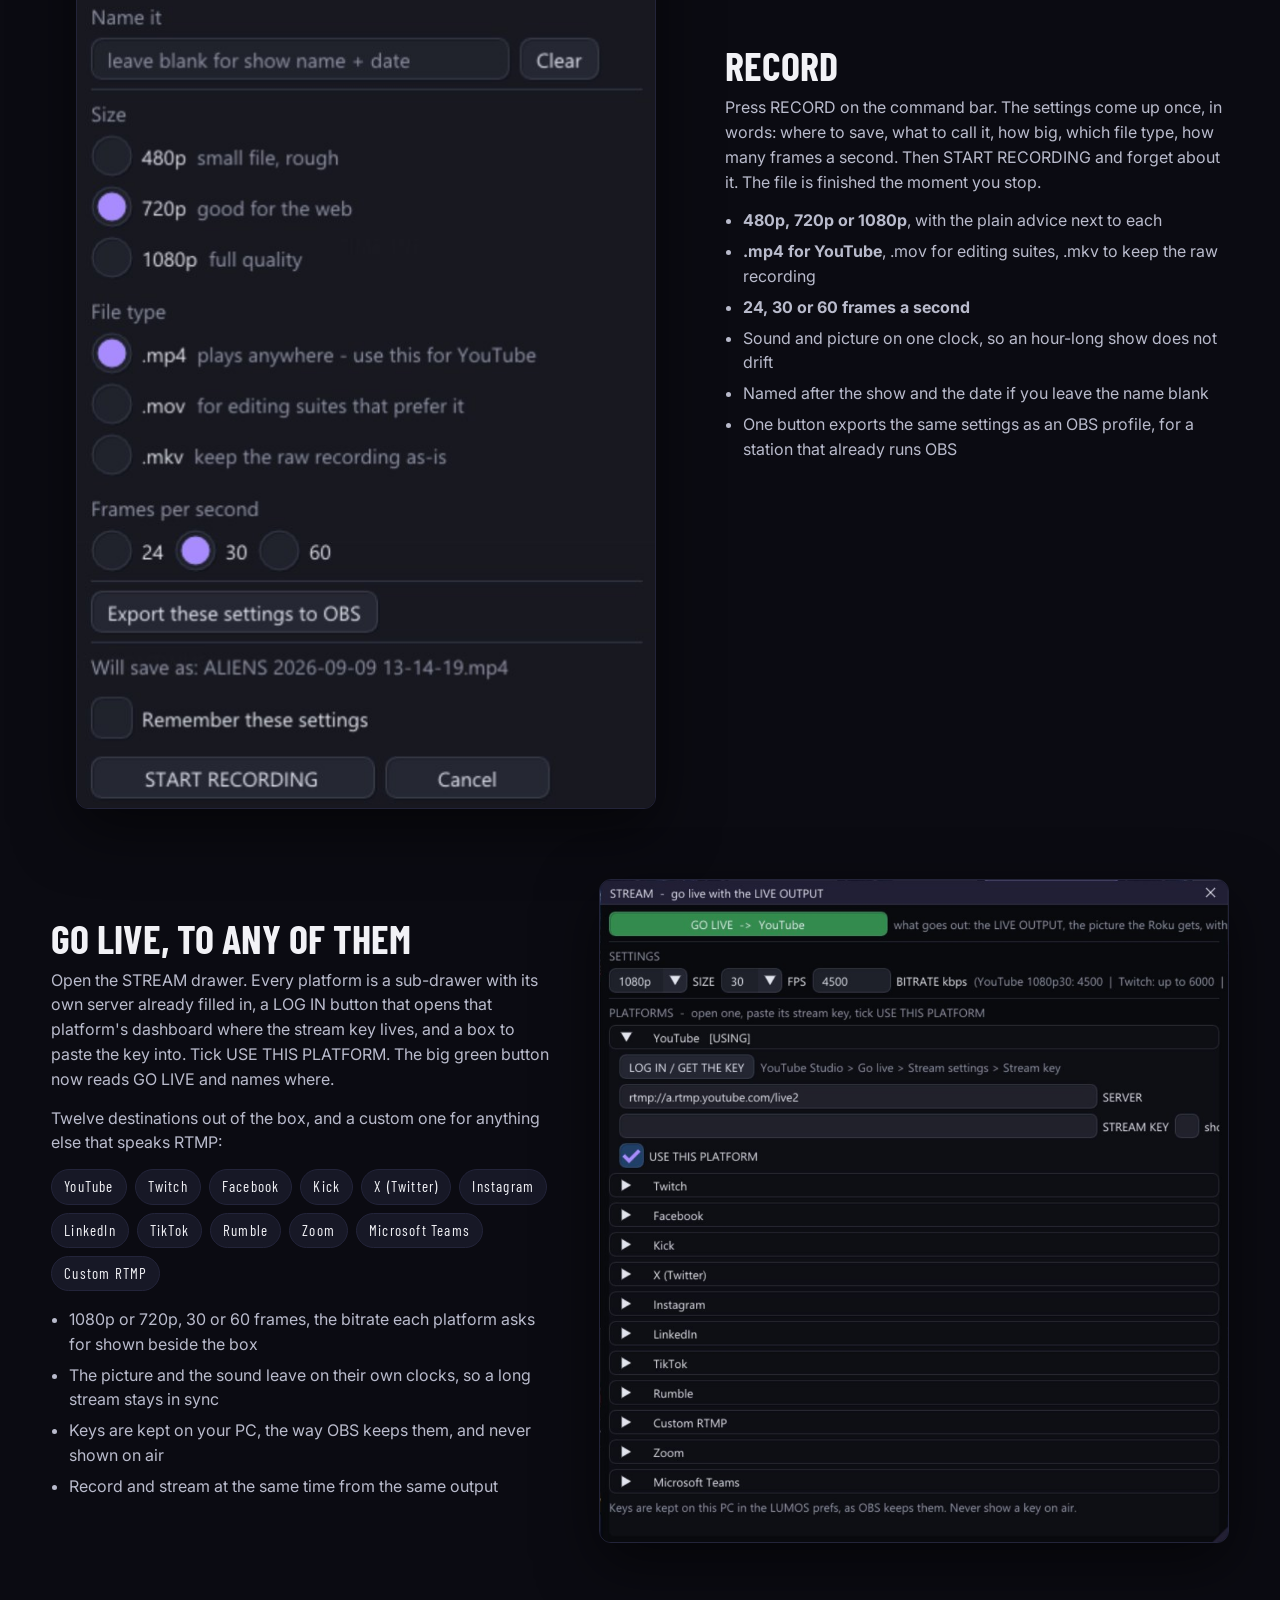
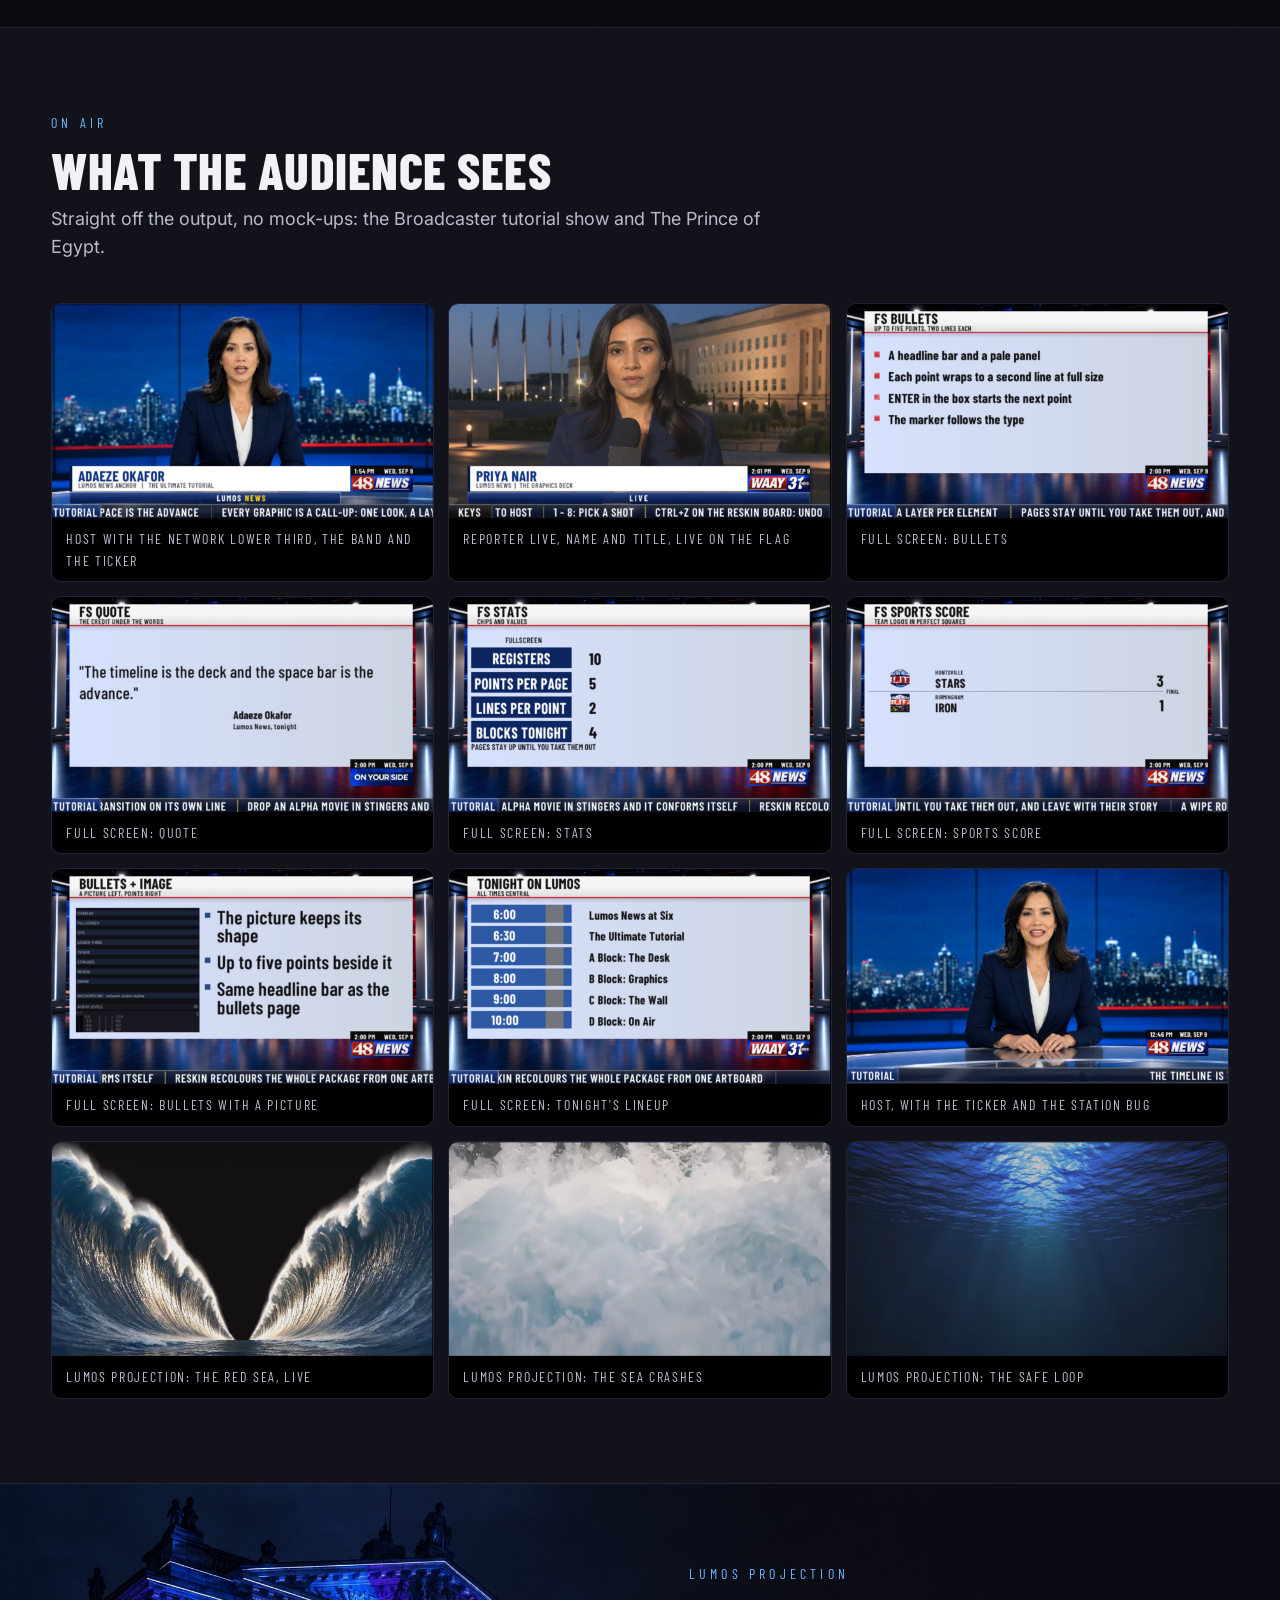
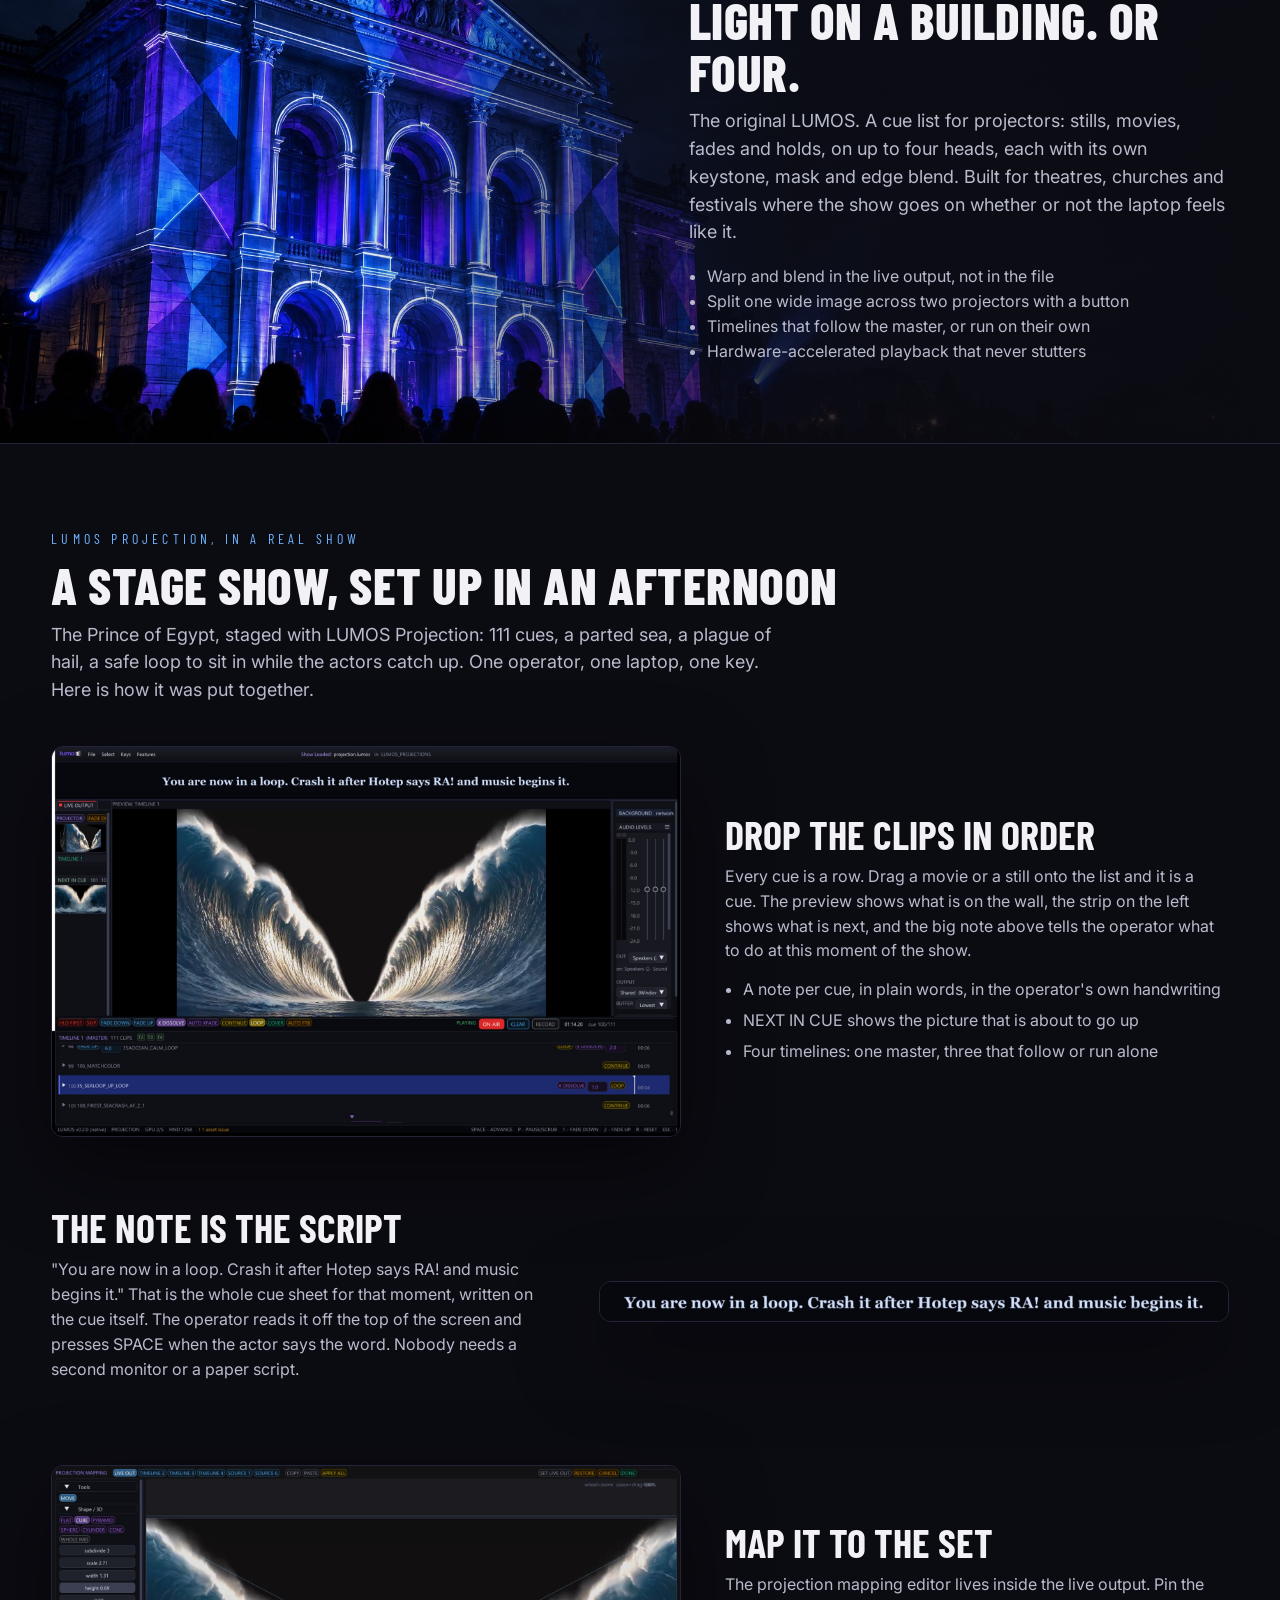
==== commit c5f71a96: "Plainer heading: made for one person running a show alone" ====
--- a/index.html
+++ b/index.html
@@ -40,7 +40,7 @@
 <section>
   <div class="wrap">
     <div class="eyebrow">Two programs, one engine</div>
-    <h2>Built for the show, not the software</h2>
+    <h2>Made for one person running a show alone</h2>
     <p class="sub">LUMOS started life driving projectors in theatres. The same engine that never drops a frame on a stage now runs a broadcast desk. Both are made for one person to run alone, live, without looking away from the audience.</p>
     <div class="products">
       <a class="card" href="#broadcaster">
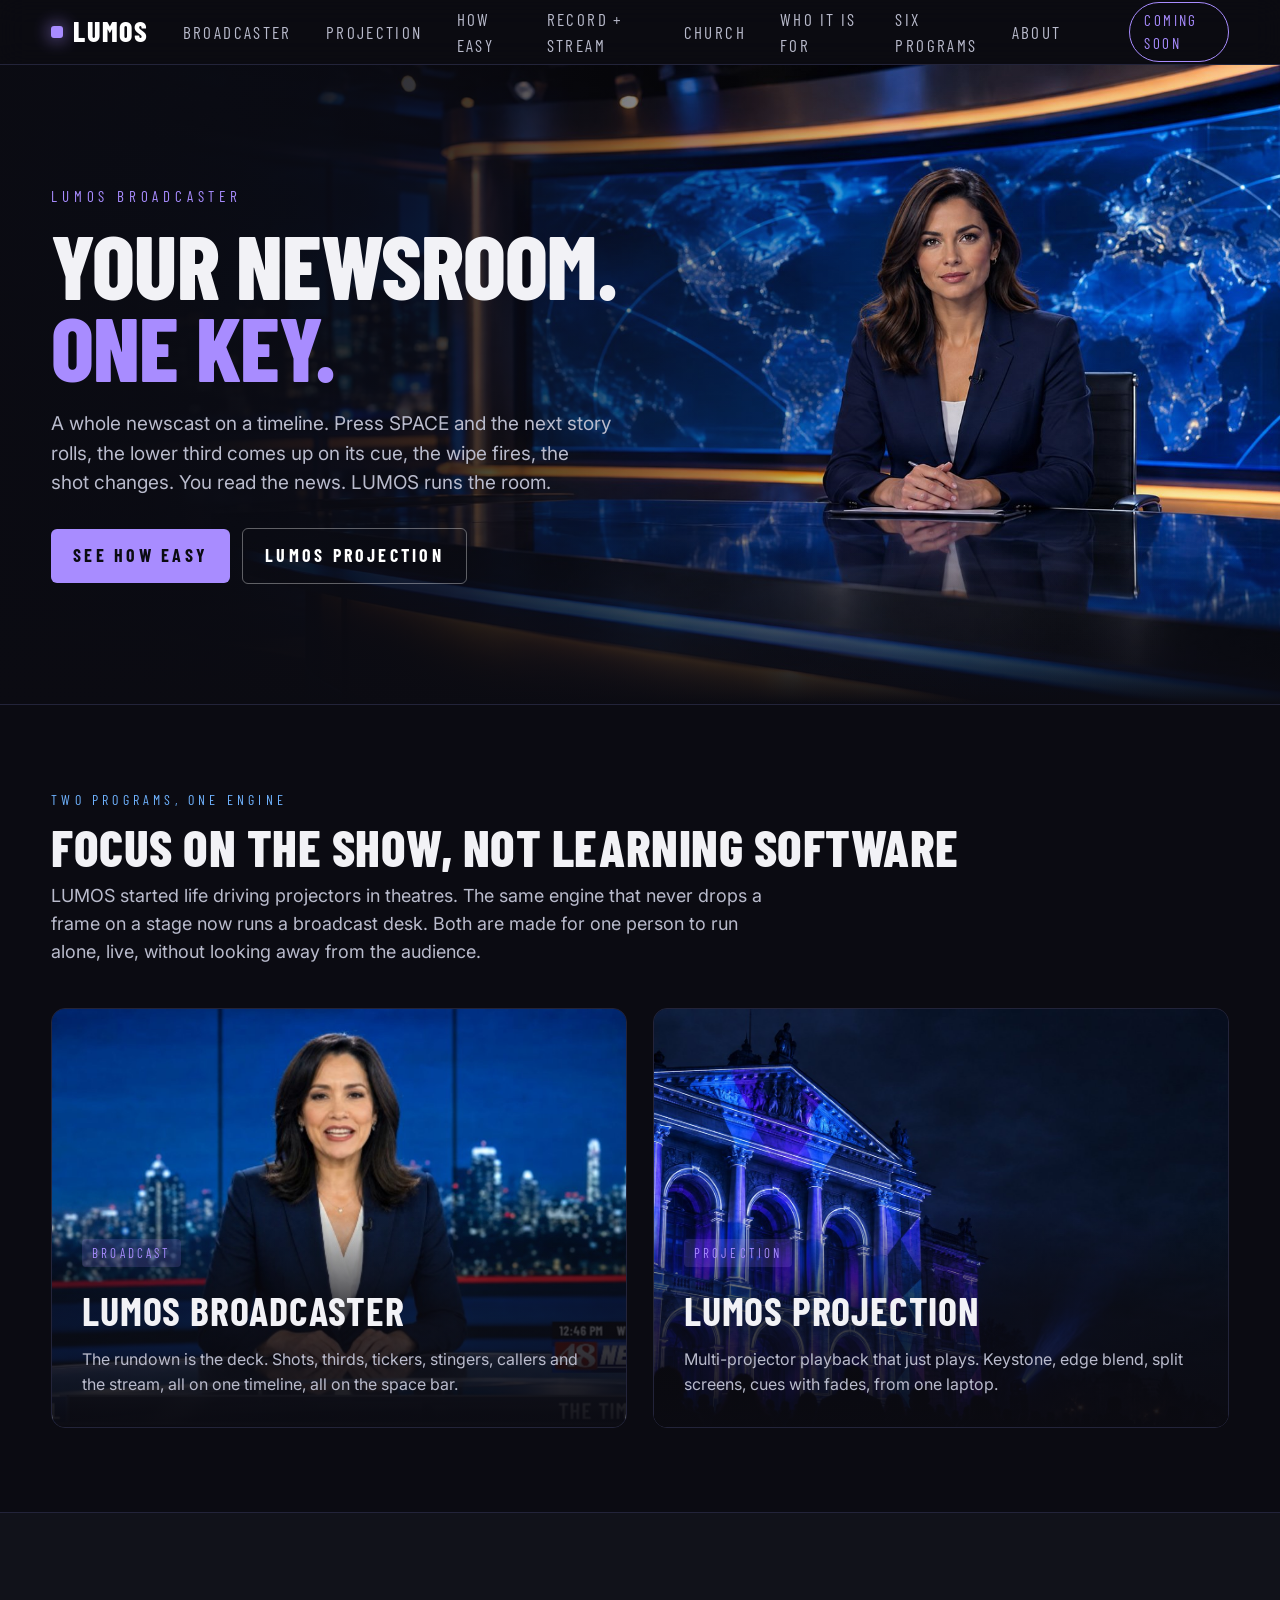
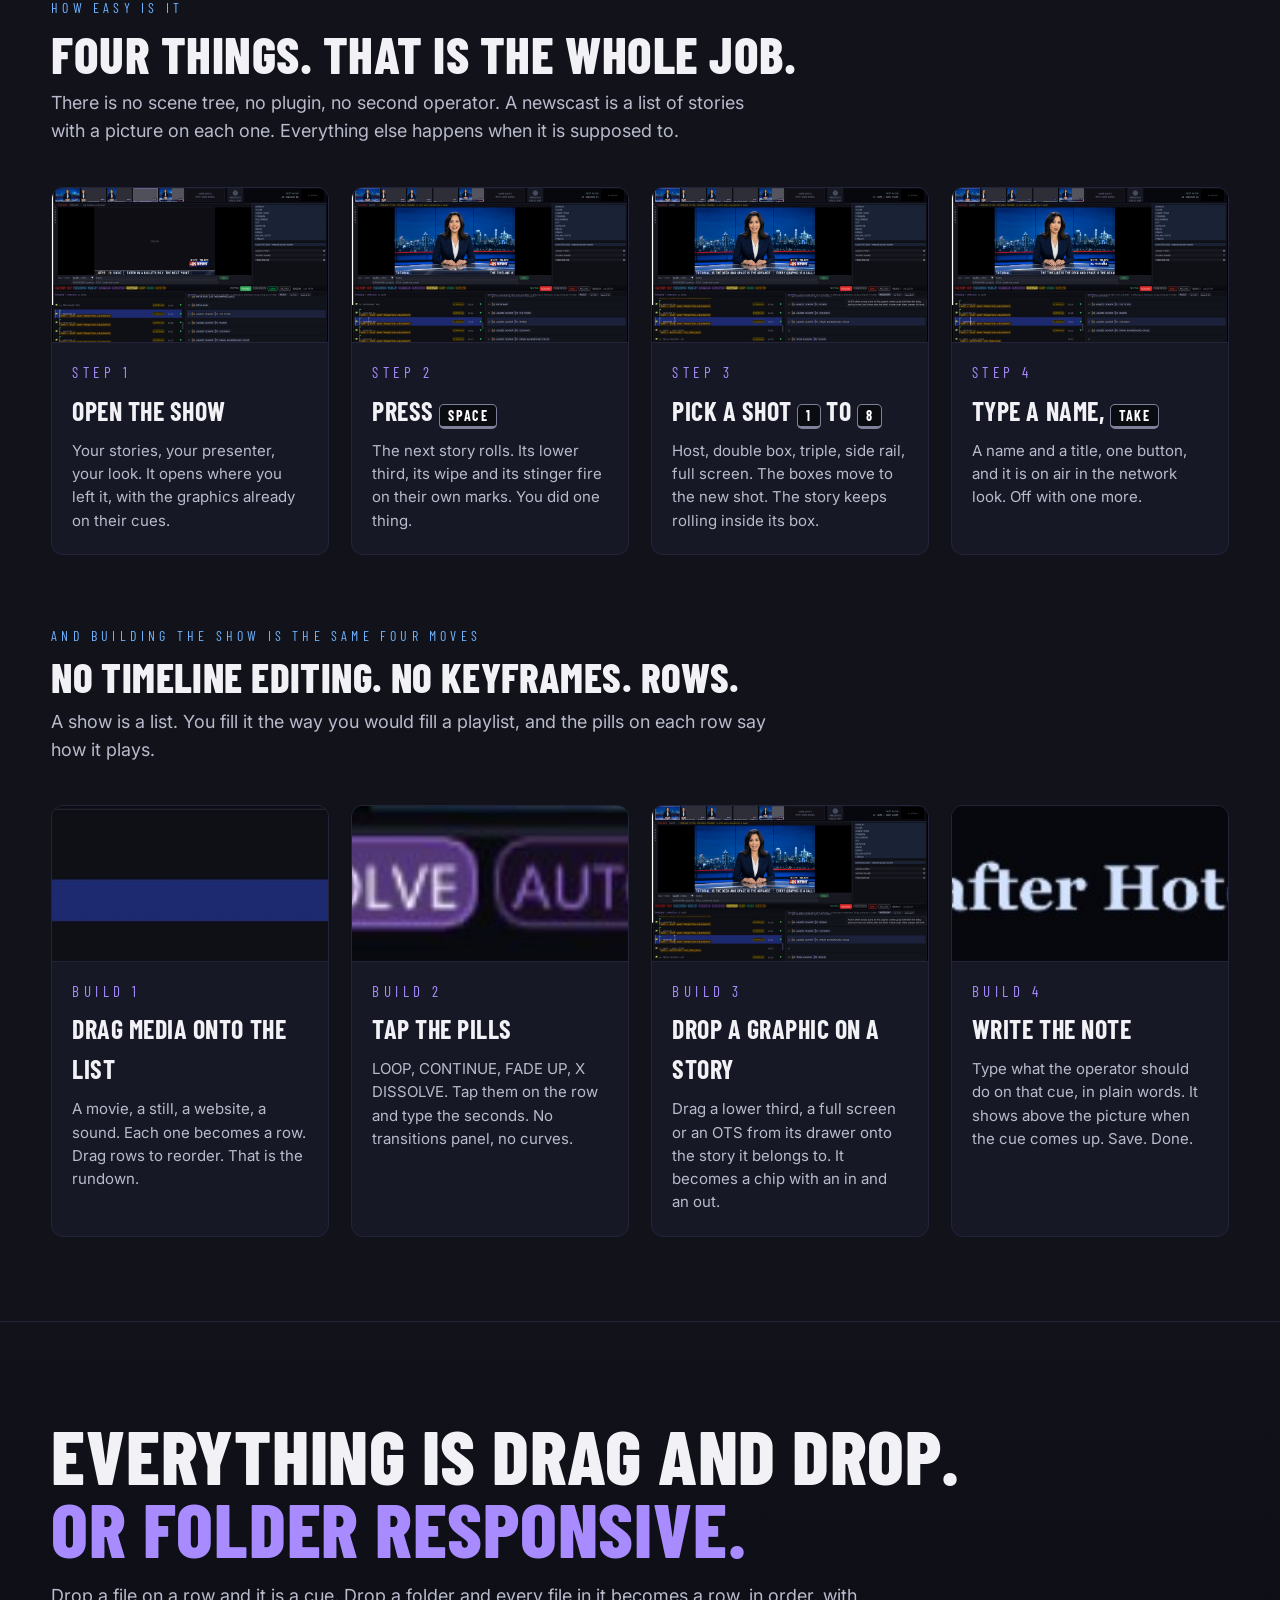
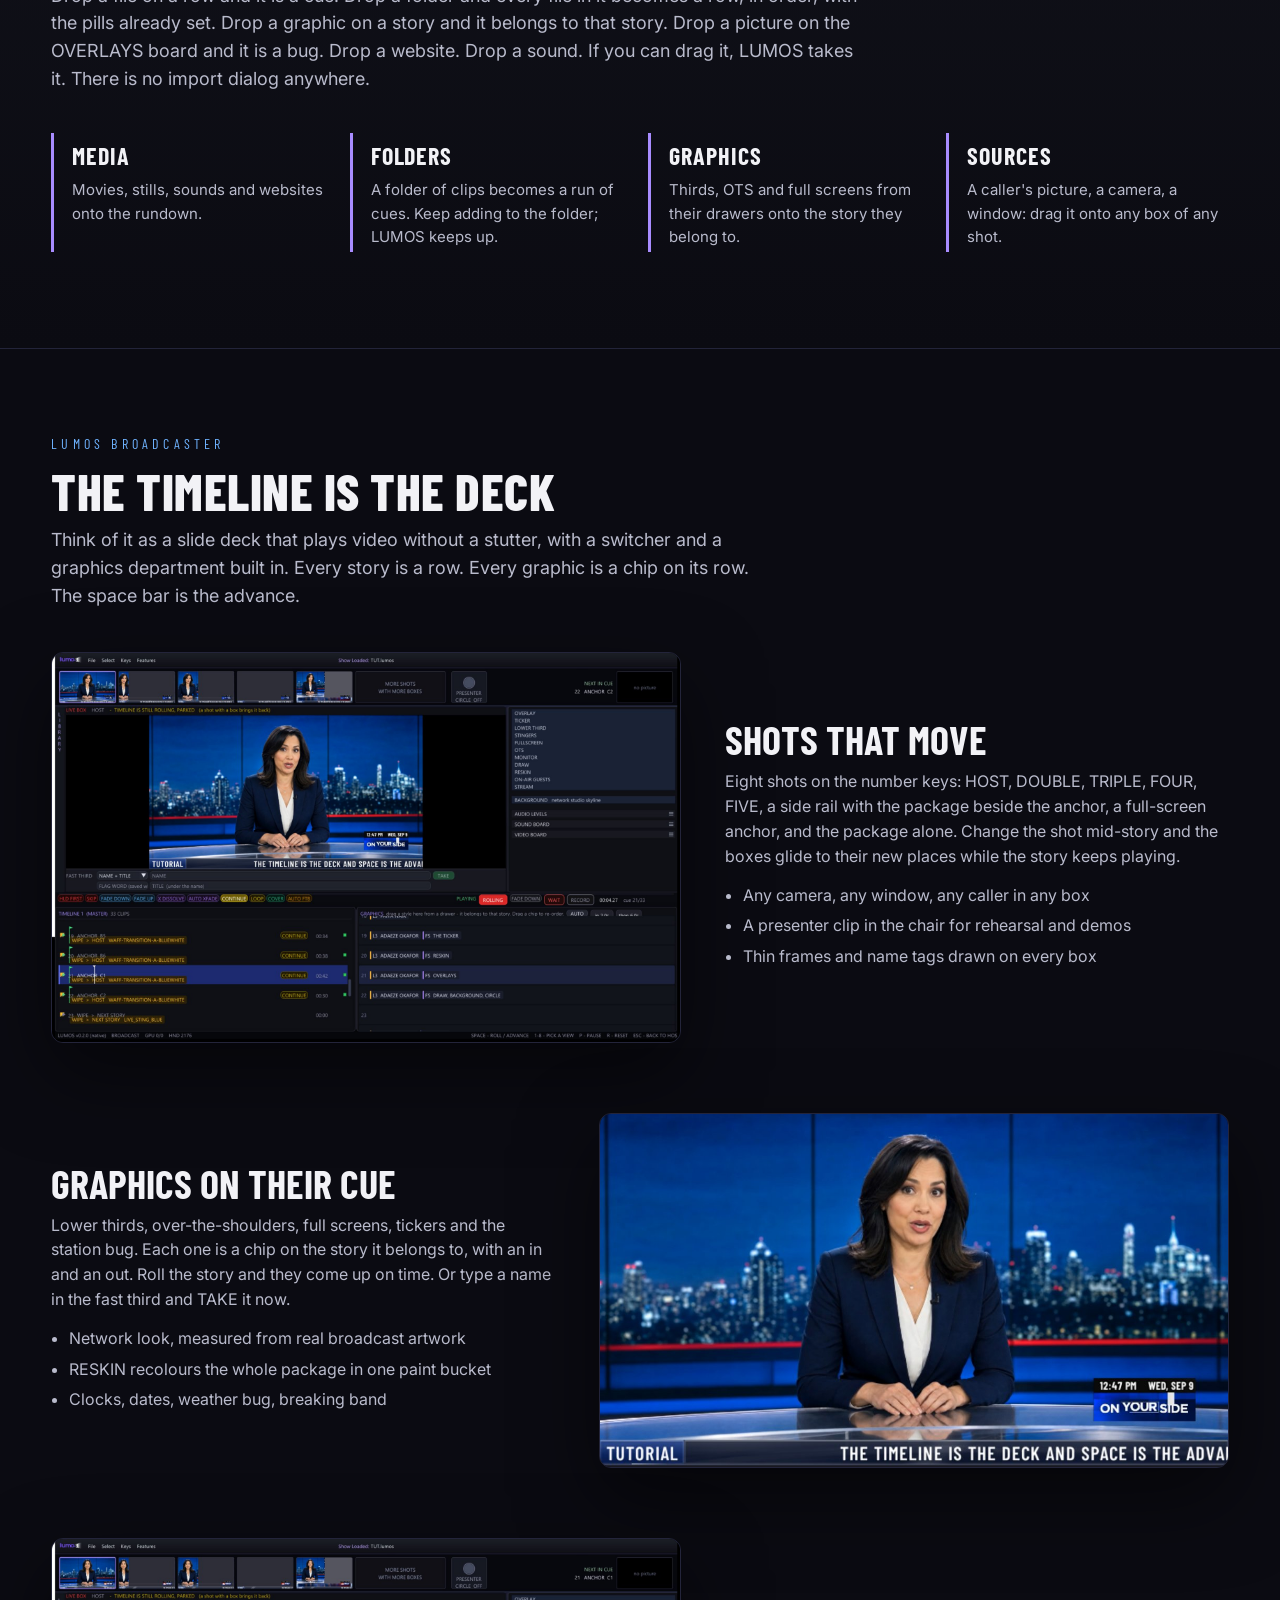
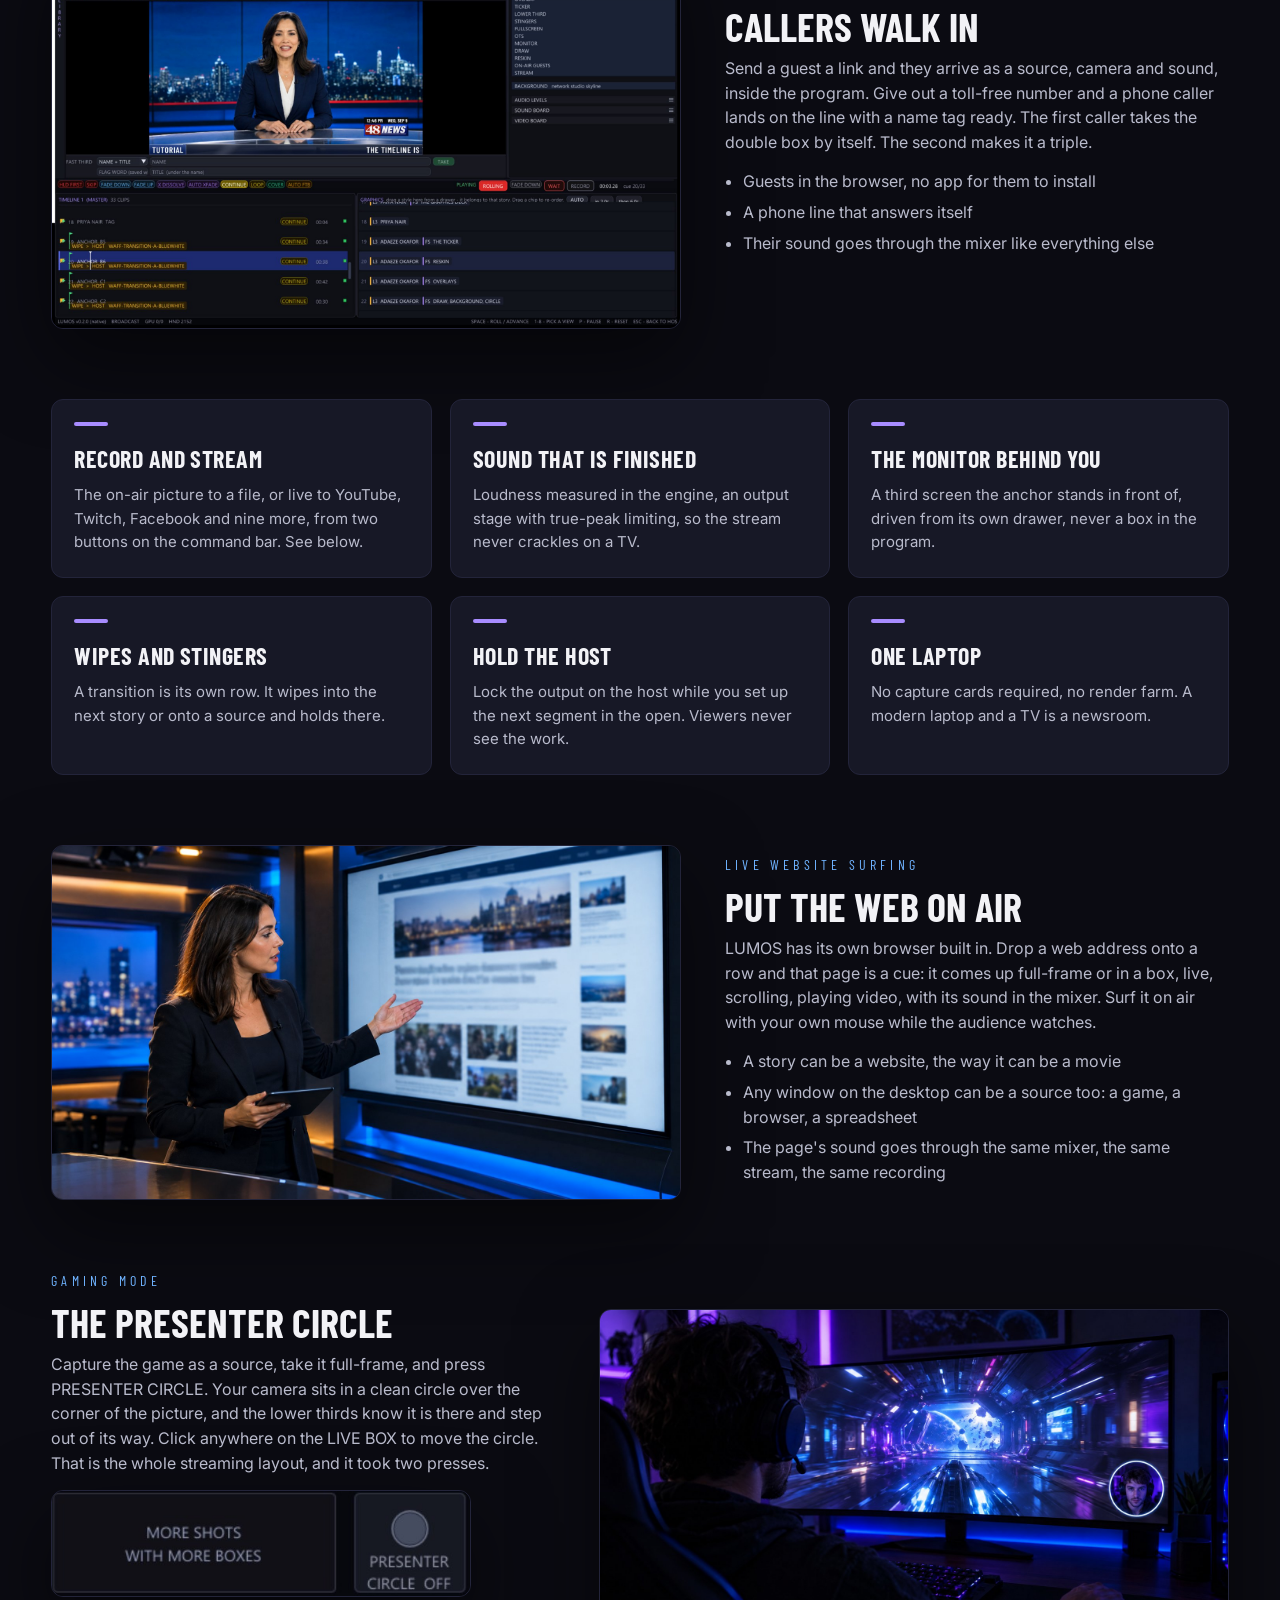
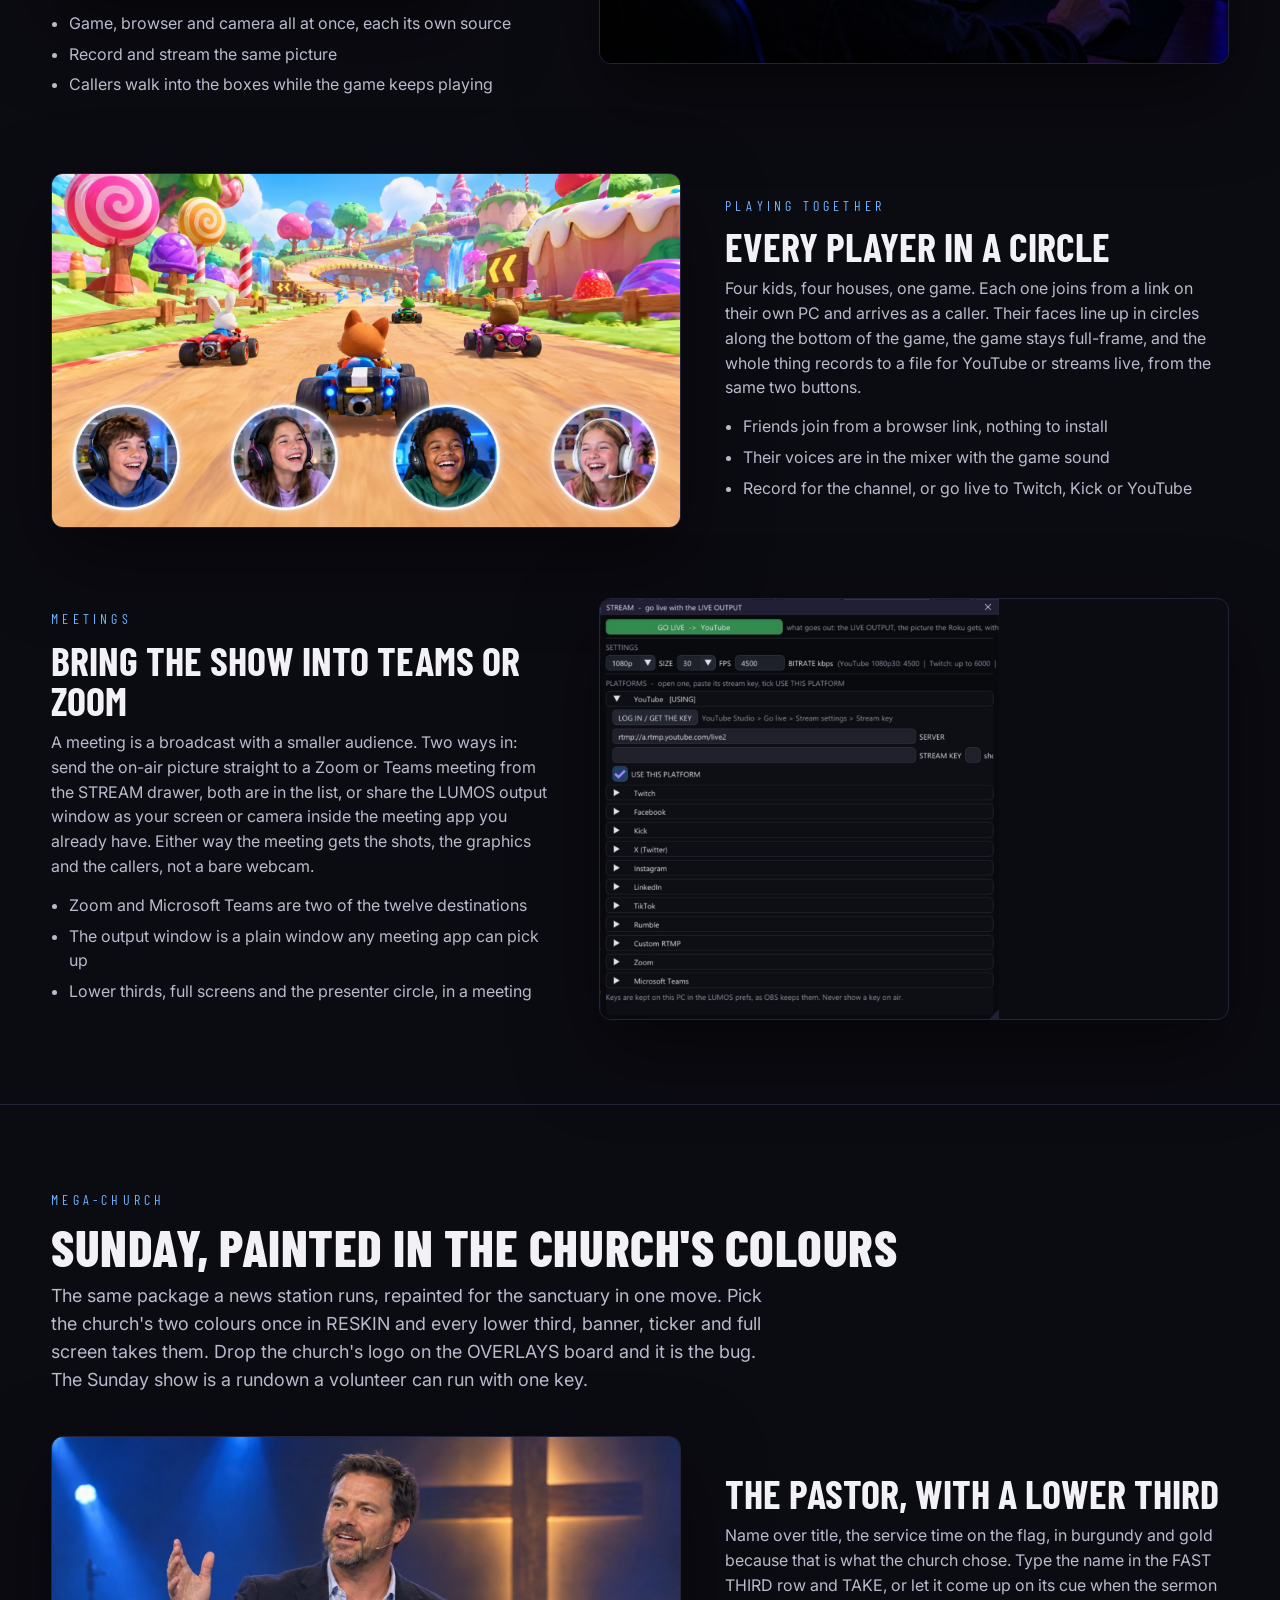
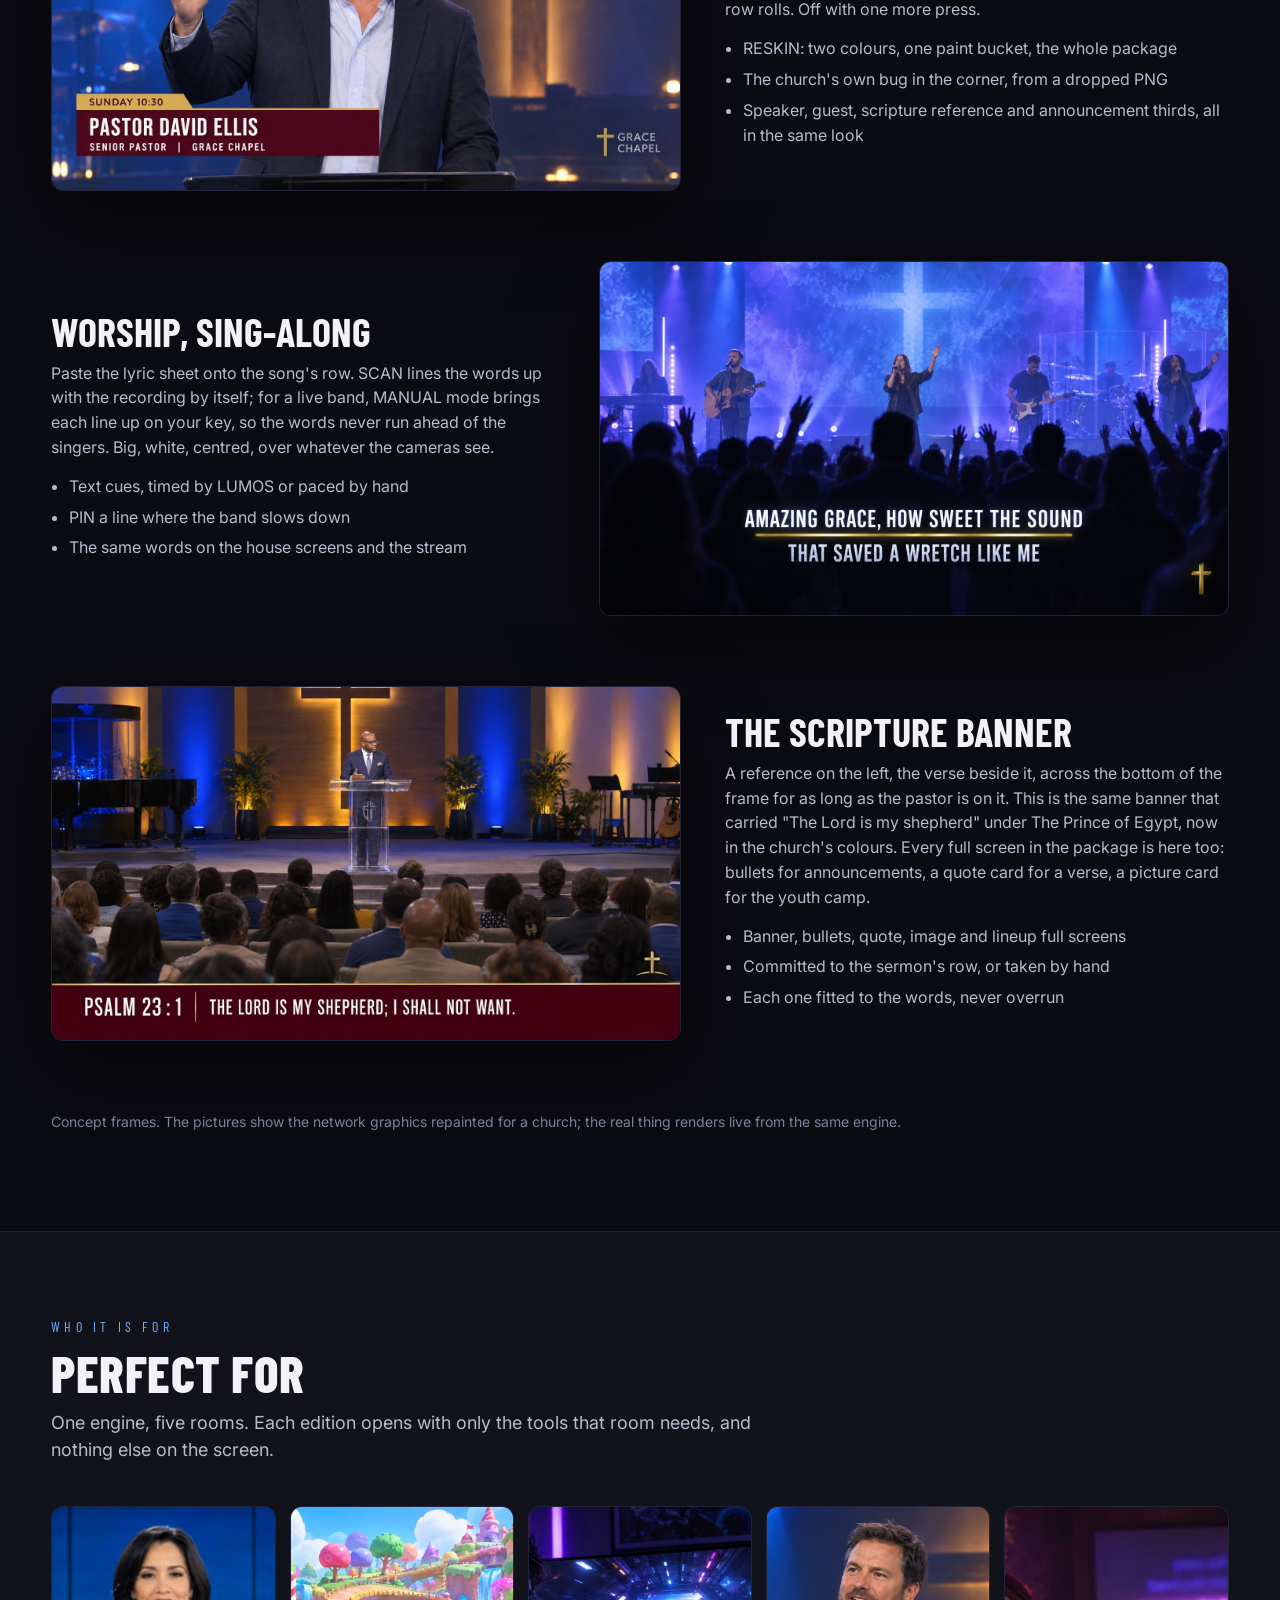
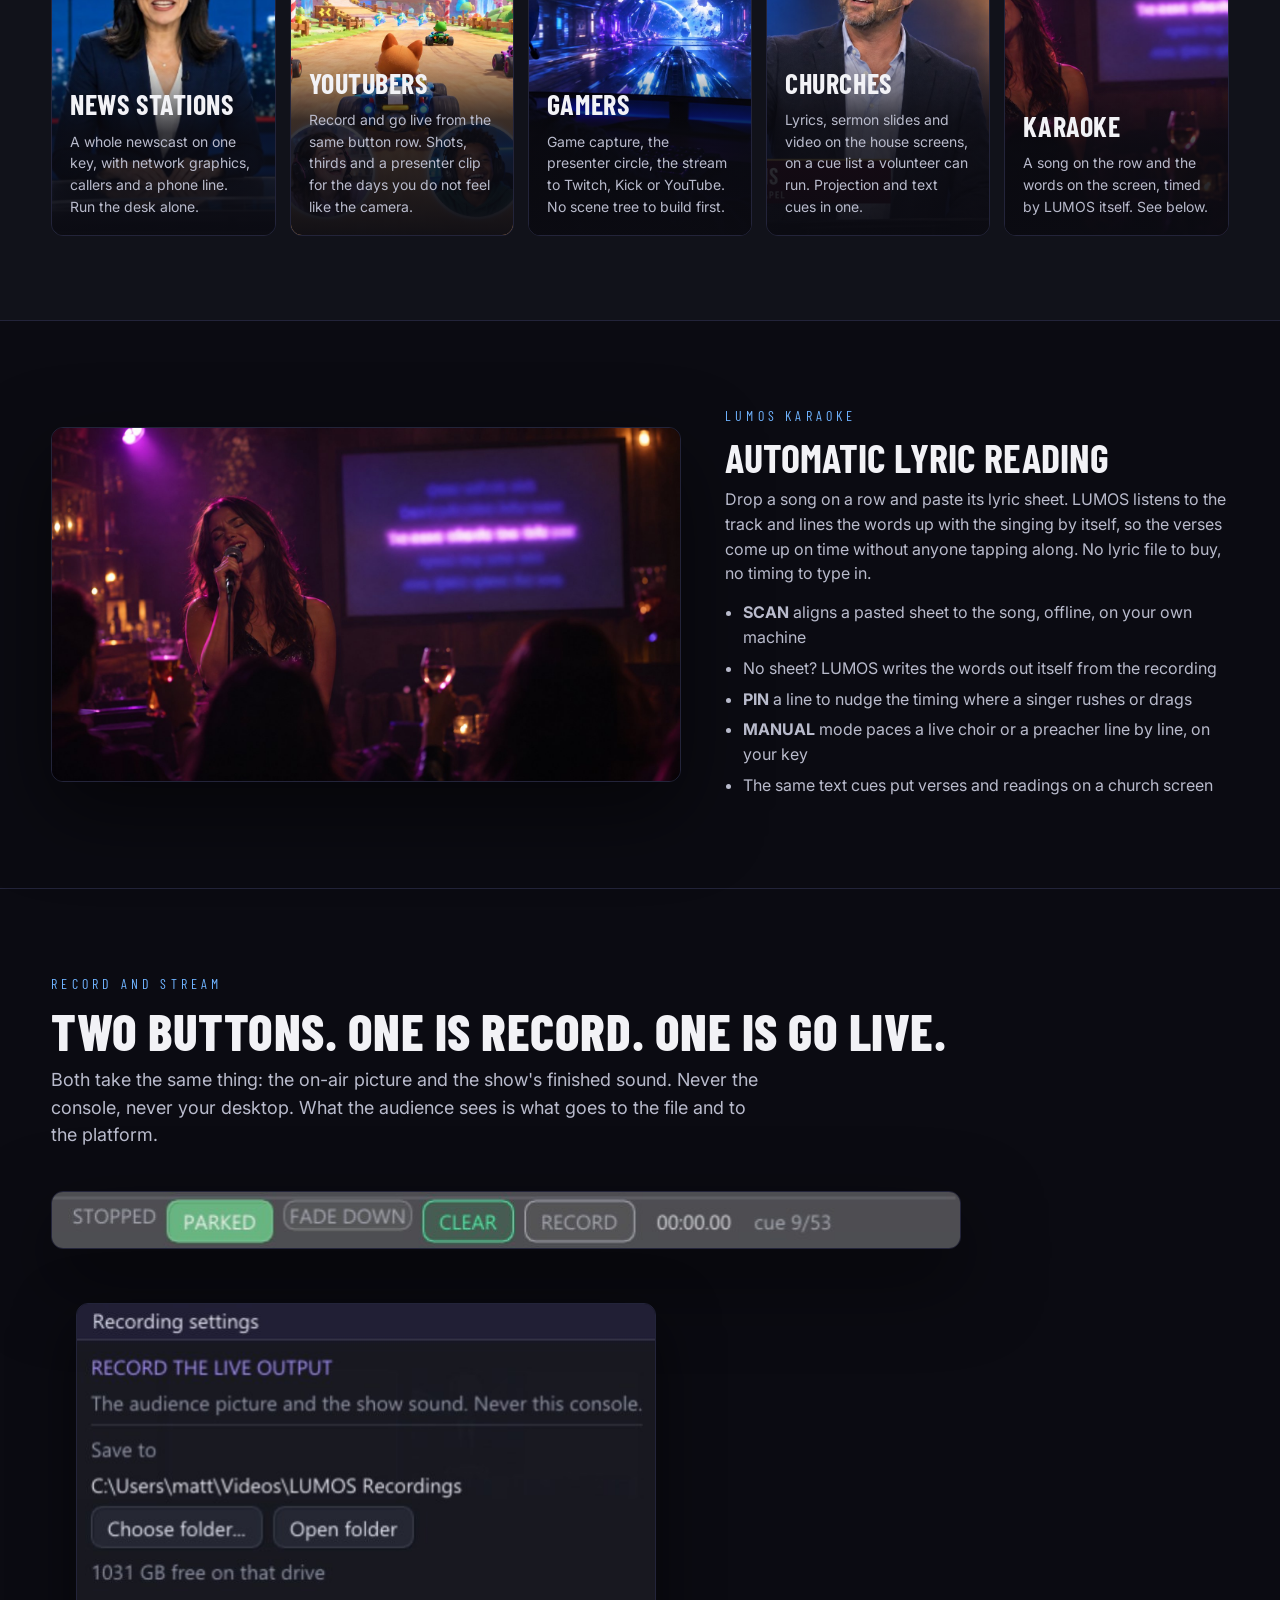
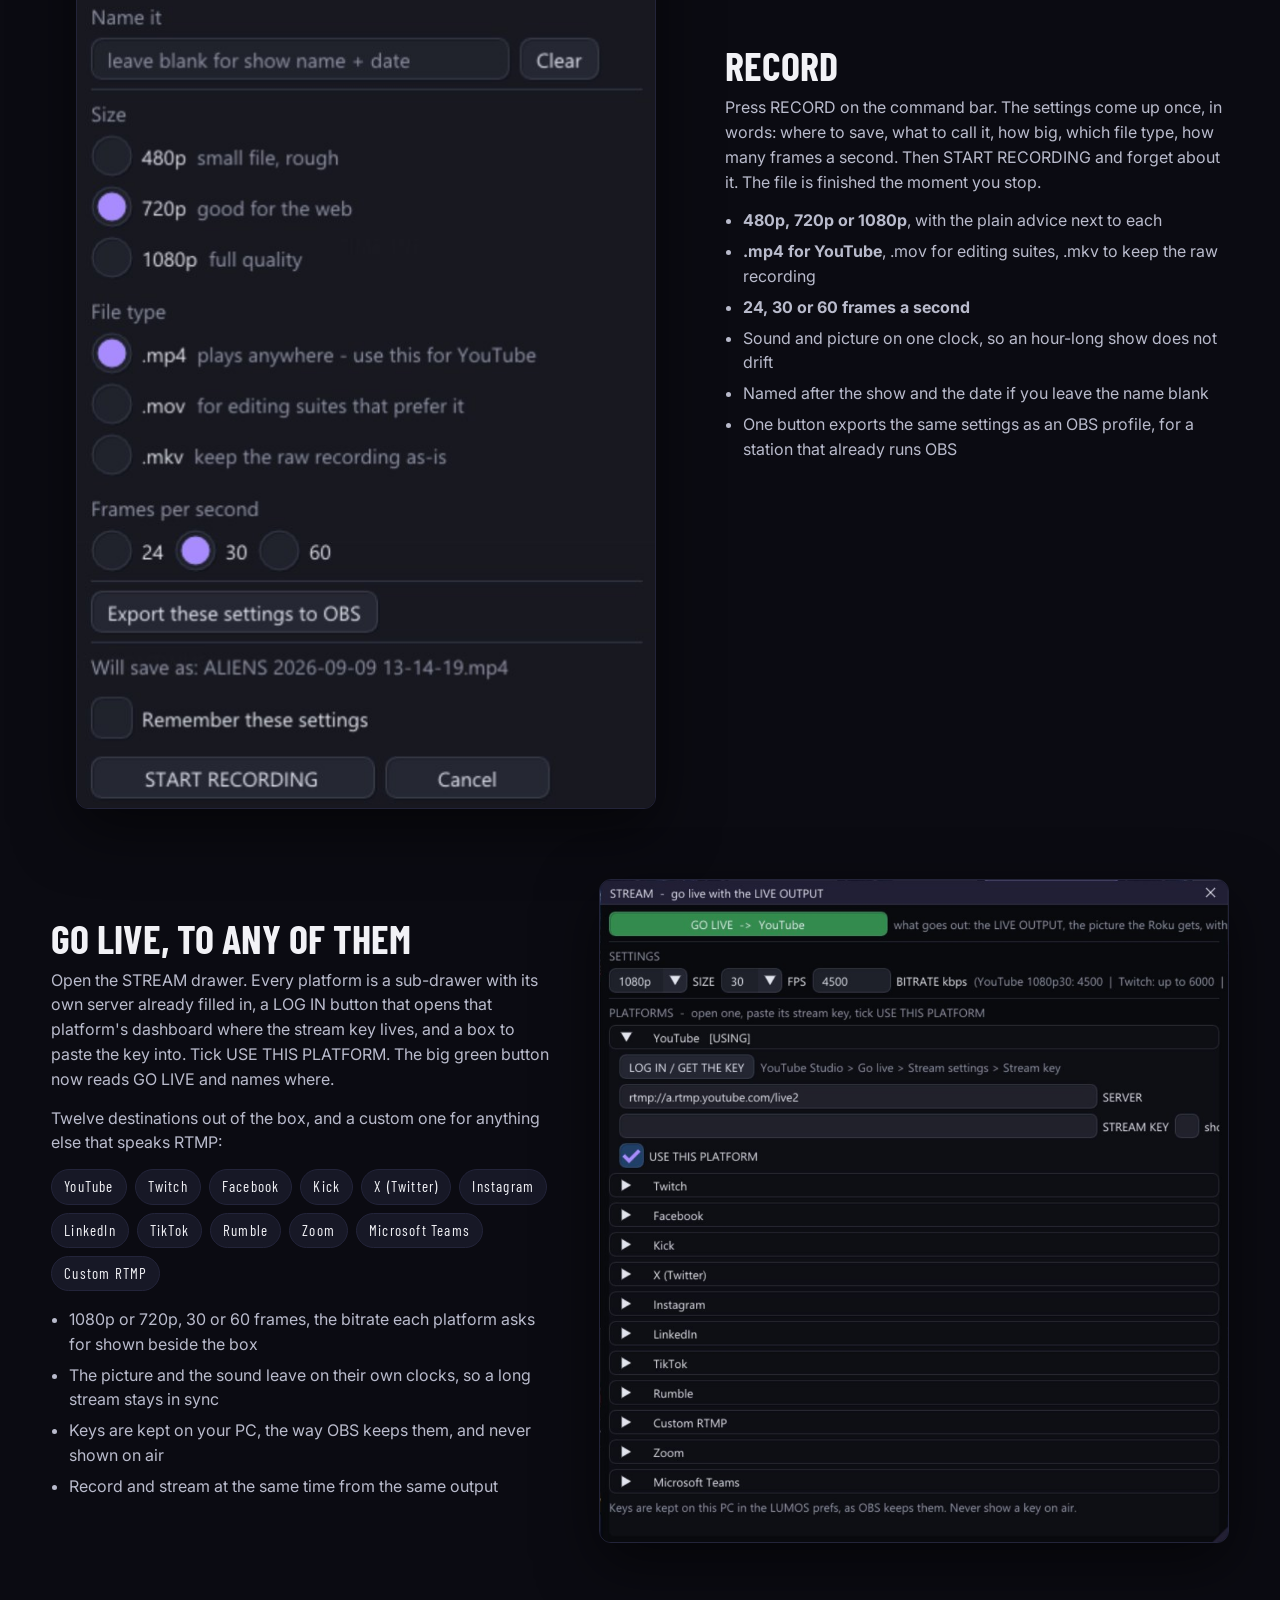
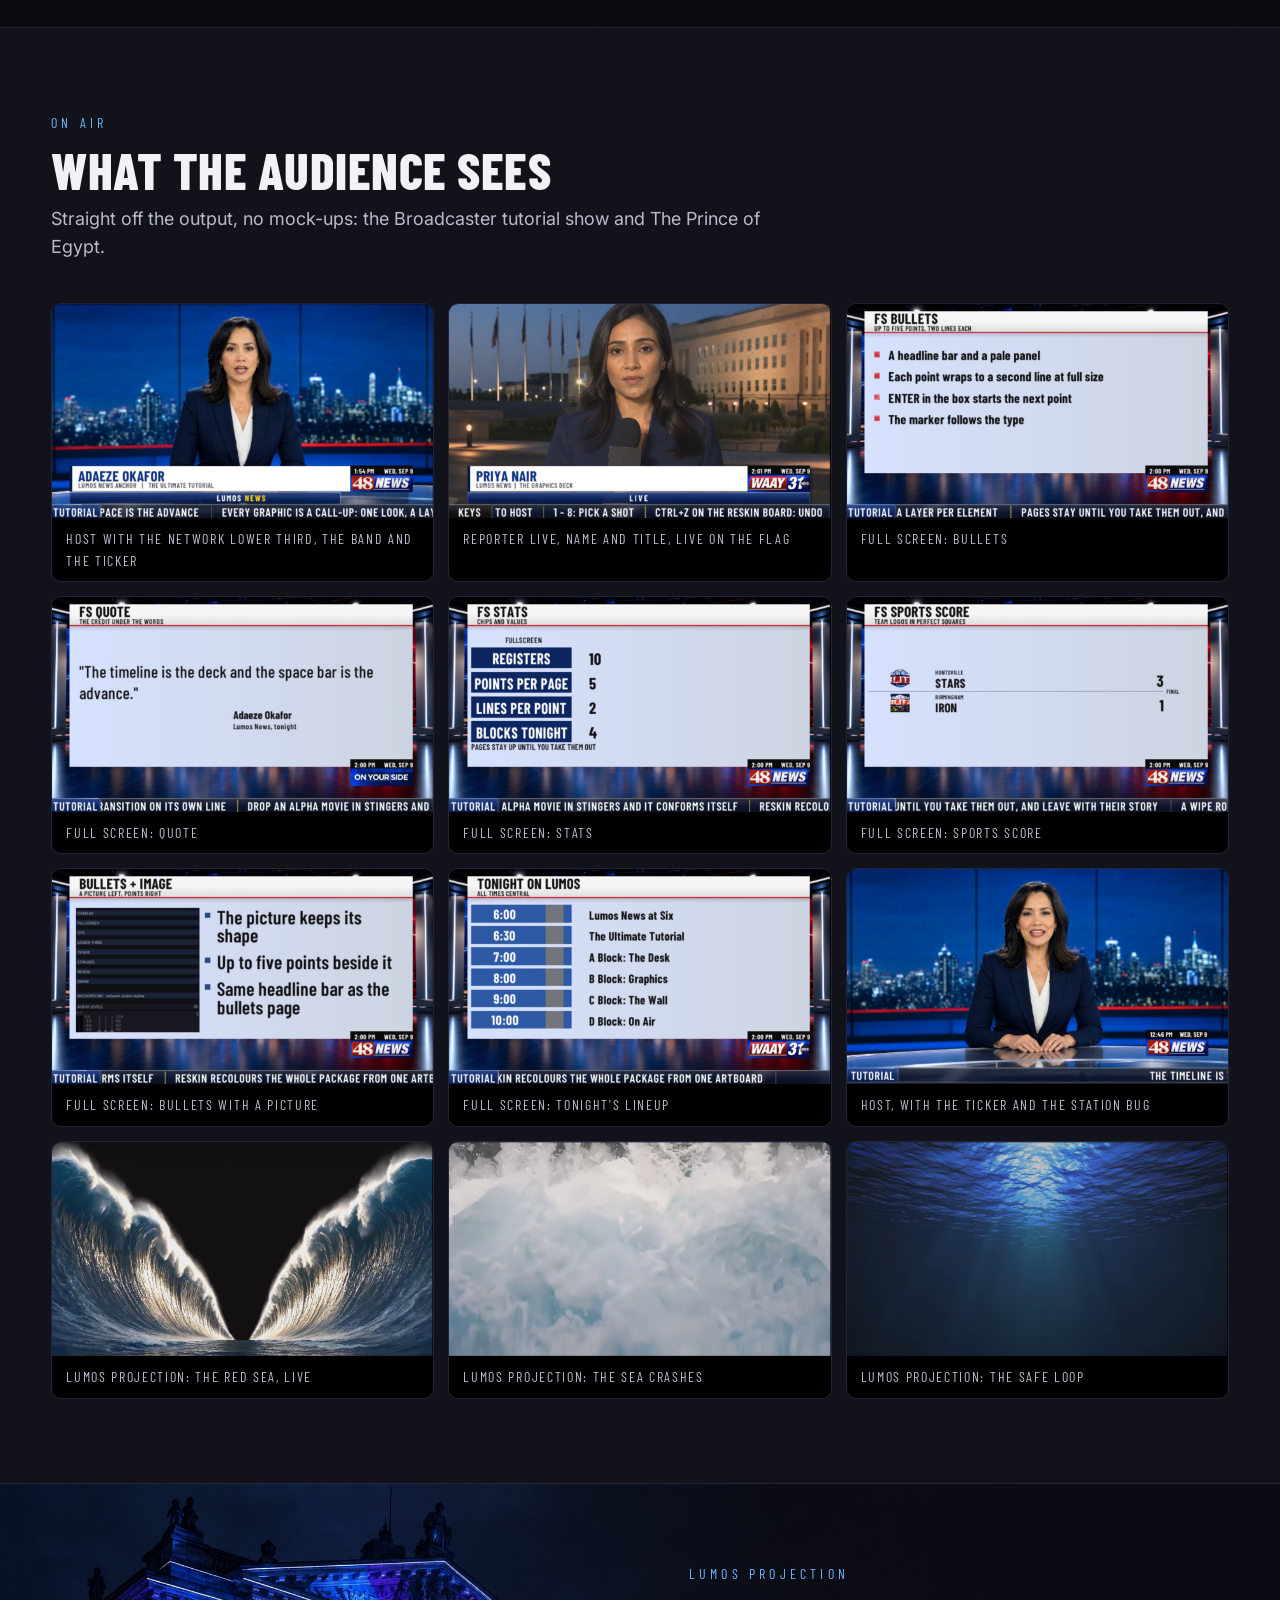
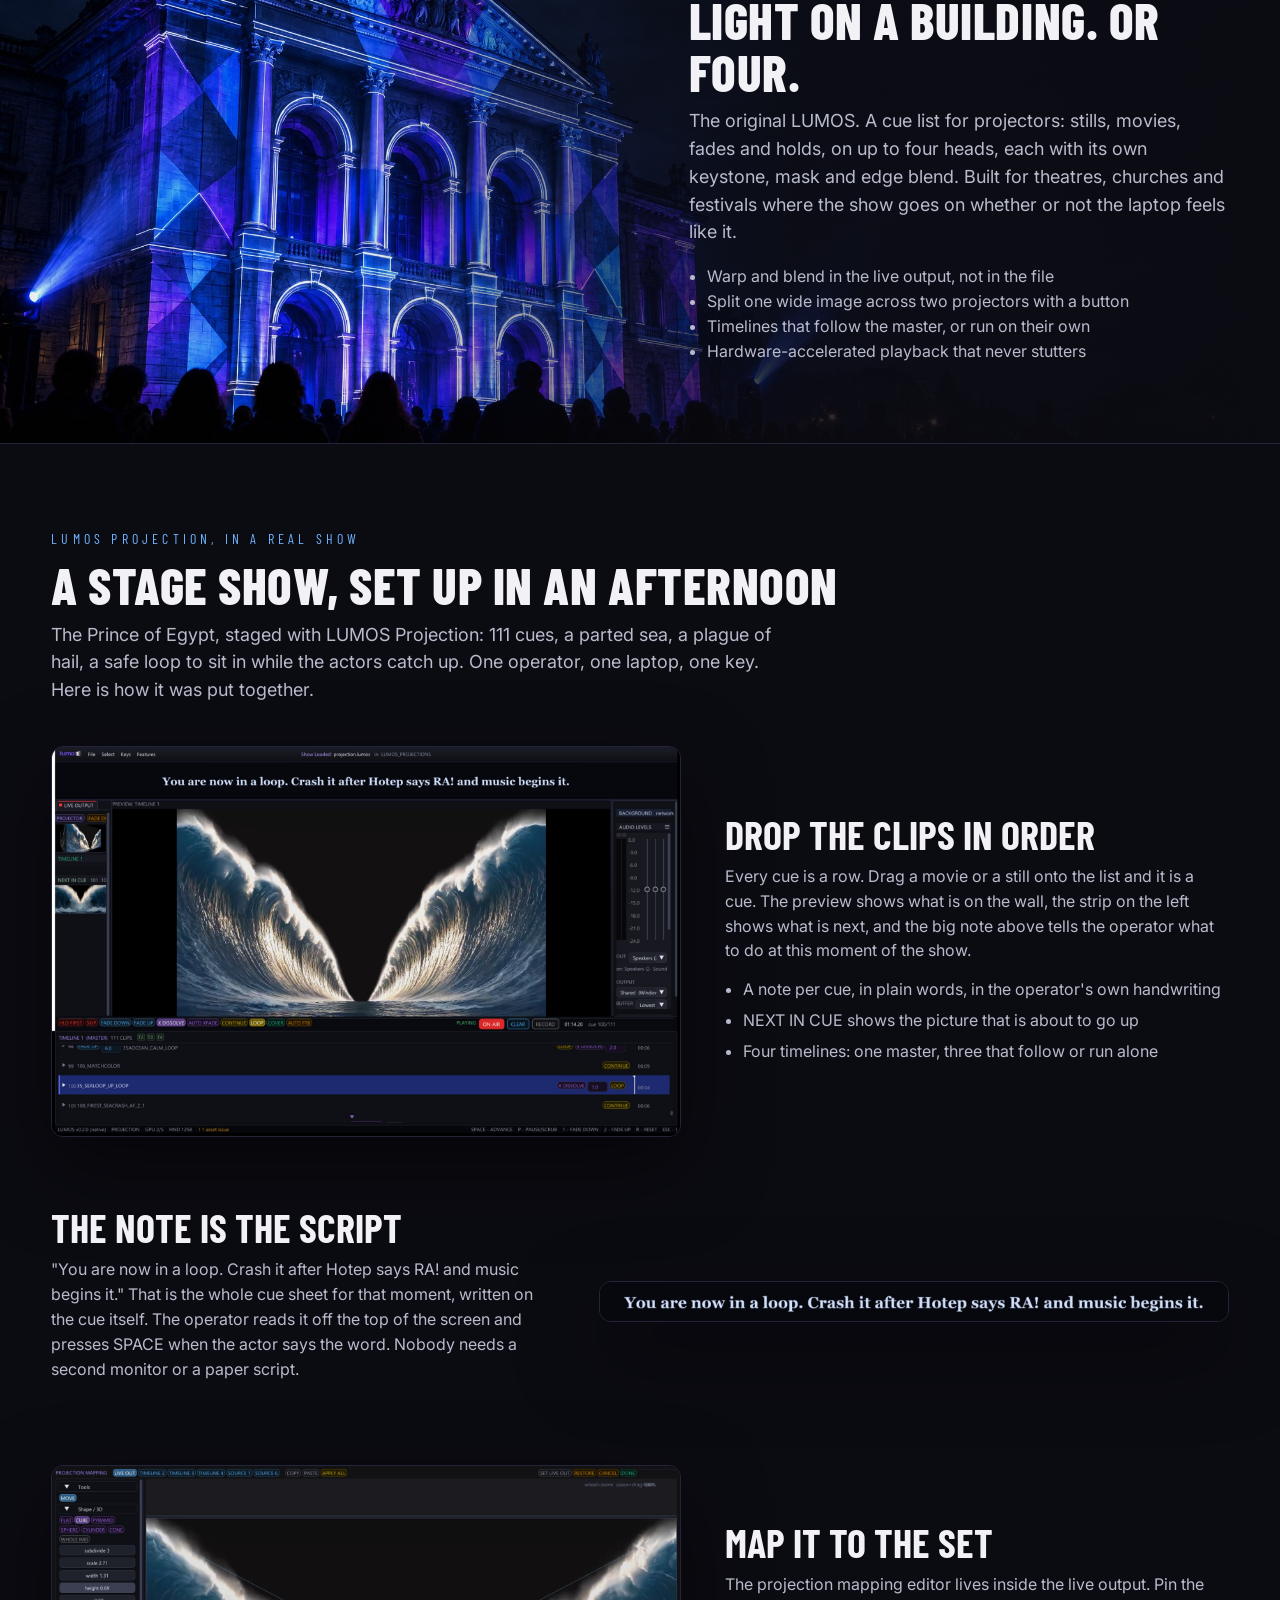
==== commit e2ecbf3b: "Heading: Focus on the show, not learning software" ====
--- a/index.html
+++ b/index.html
@@ -40,7 +40,7 @@
 <section>
   <div class="wrap">
     <div class="eyebrow">Two programs, one engine</div>
-    <h2>Made for one person running a show alone</h2>
+    <h2>Focus on the show, not learning software</h2>
     <p class="sub">LUMOS started life driving projectors in theatres. The same engine that never drops a frame on a stage now runs a broadcast desk. Both are made for one person to run alone, live, without looking away from the audience.</p>
     <div class="products">
       <a class="card" href="#broadcaster">
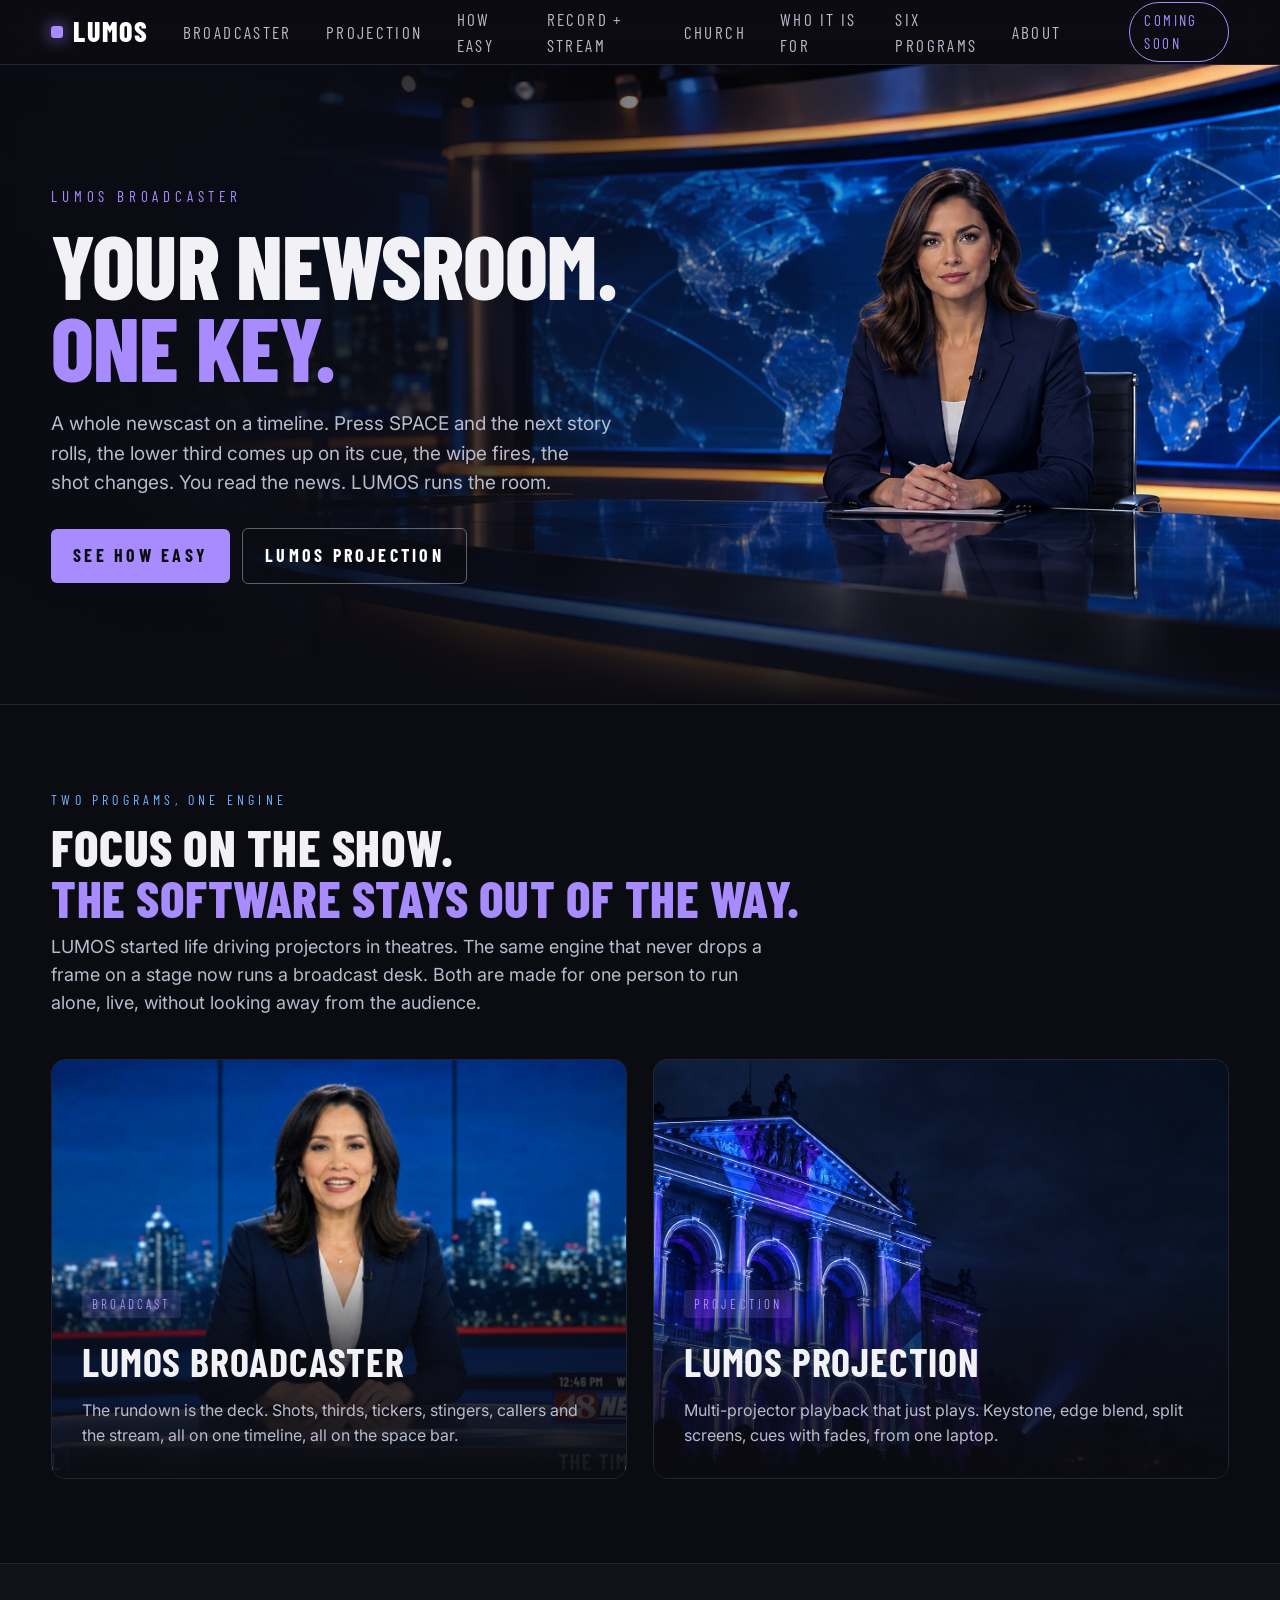
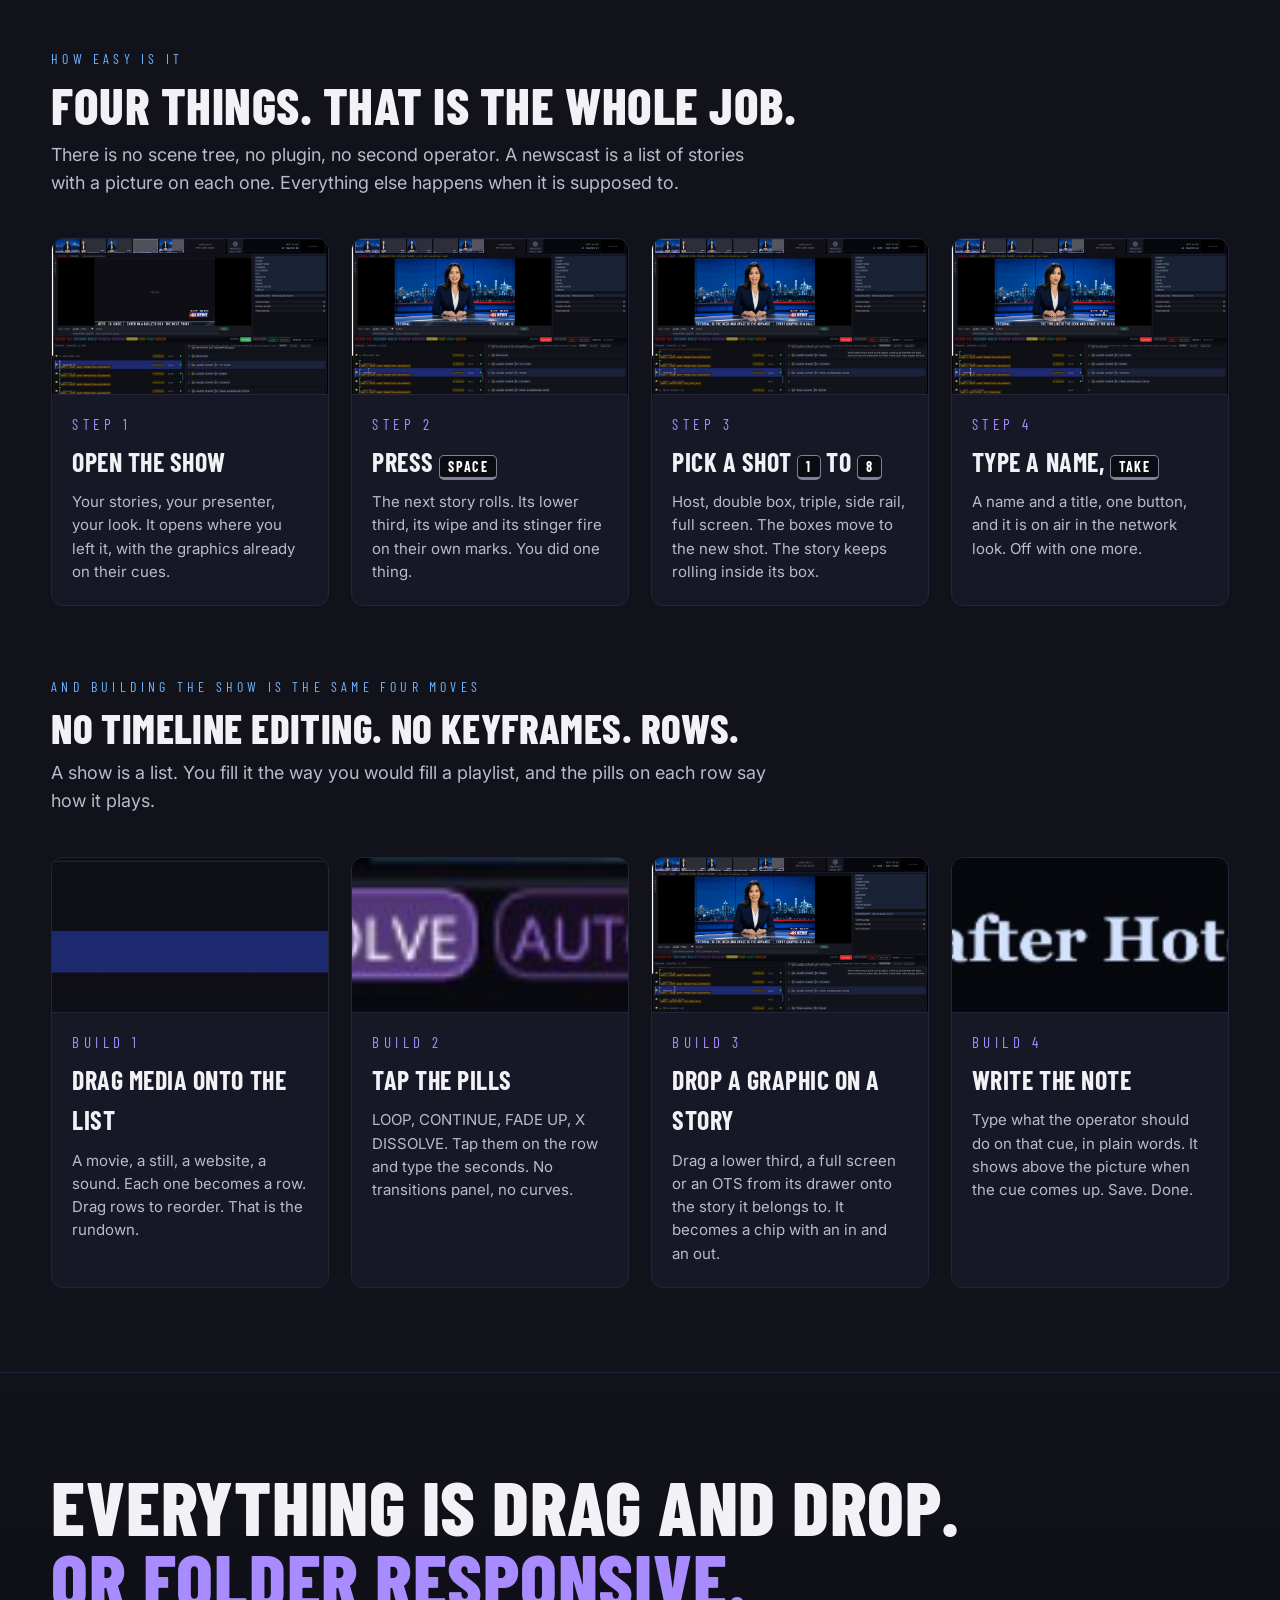
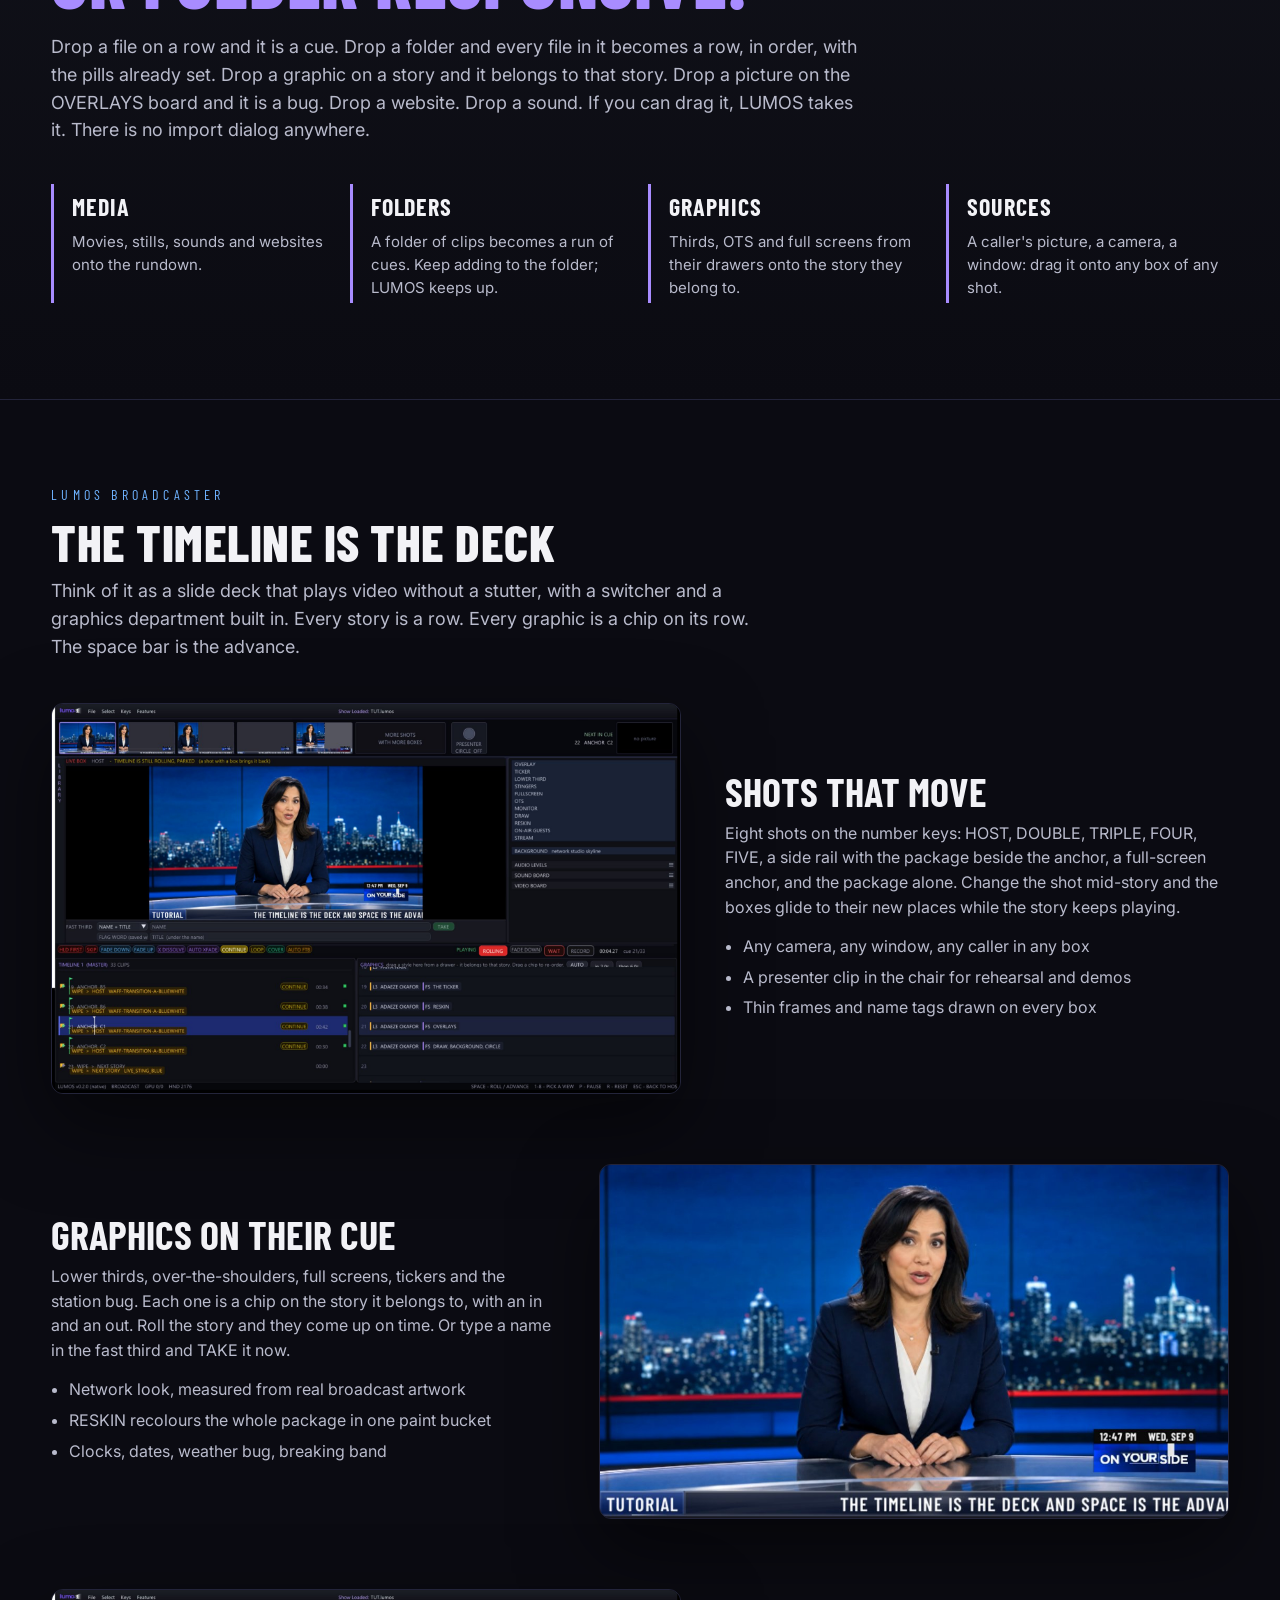
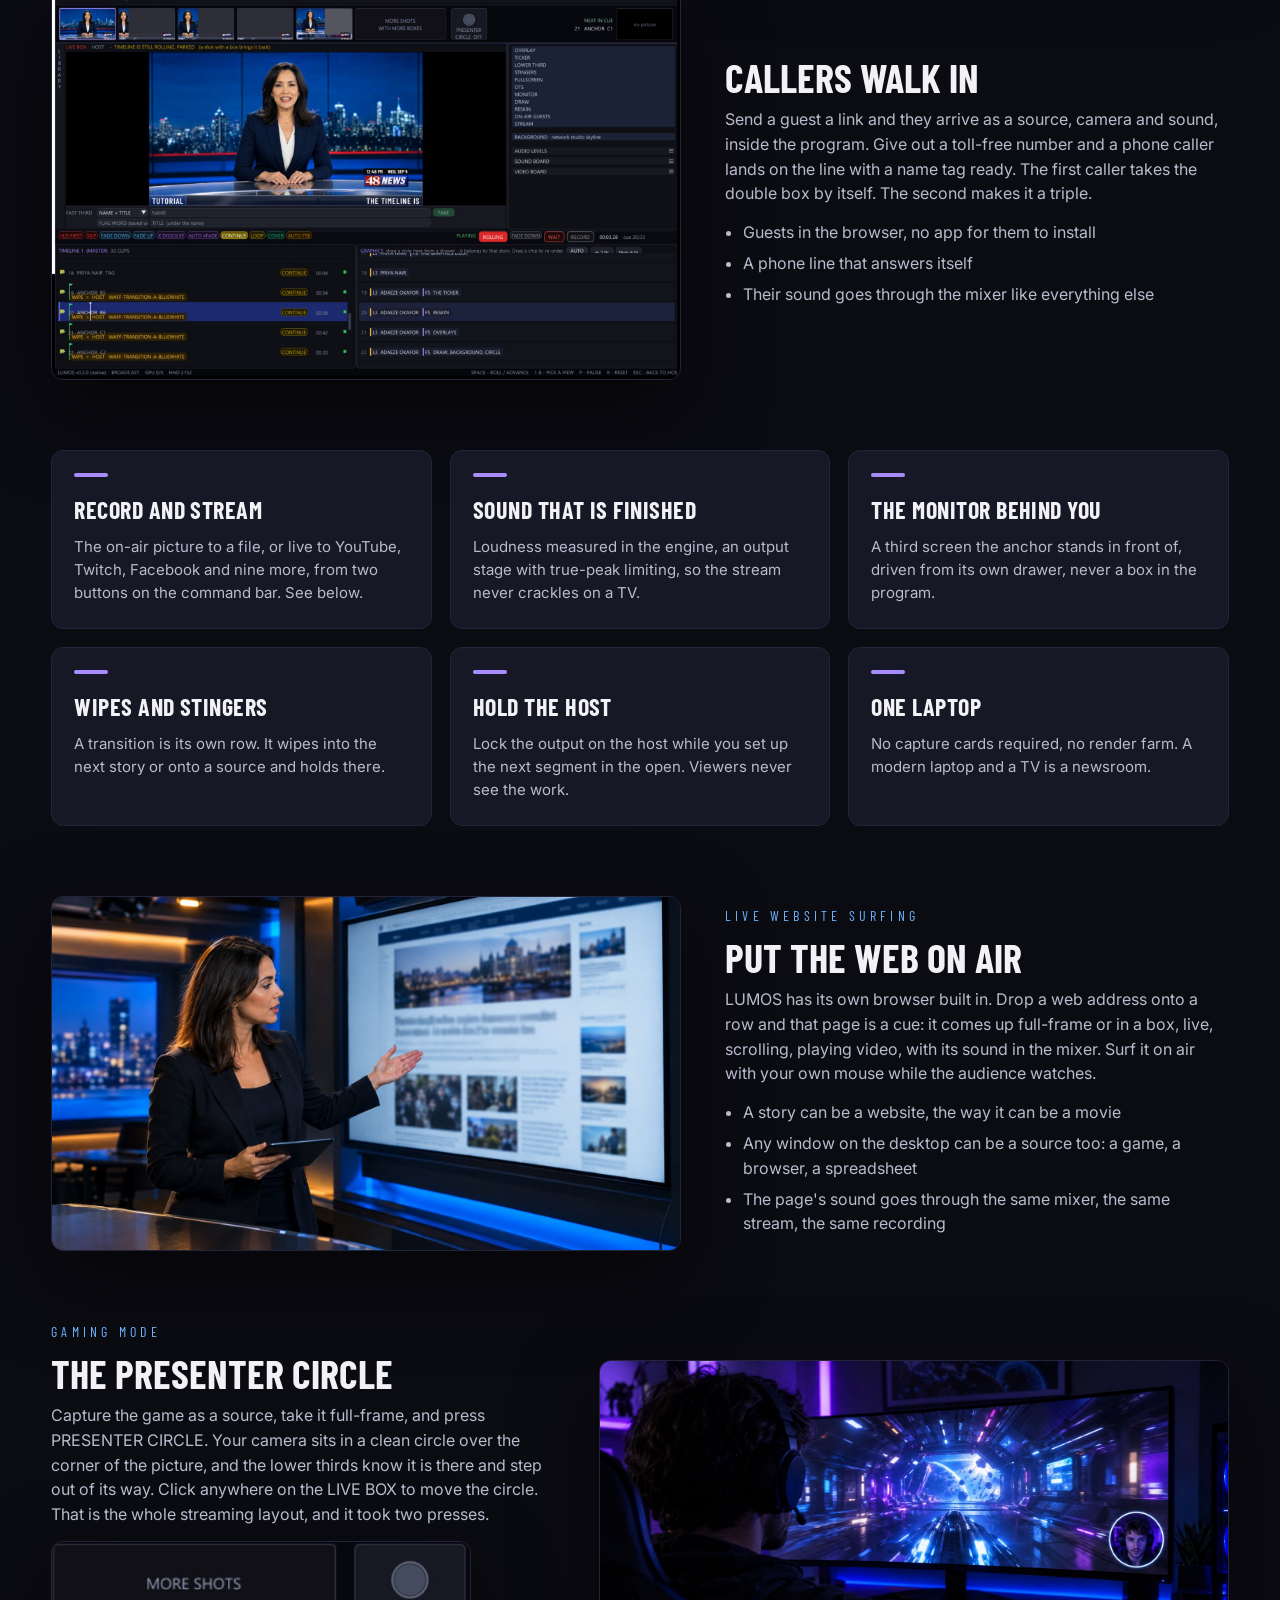
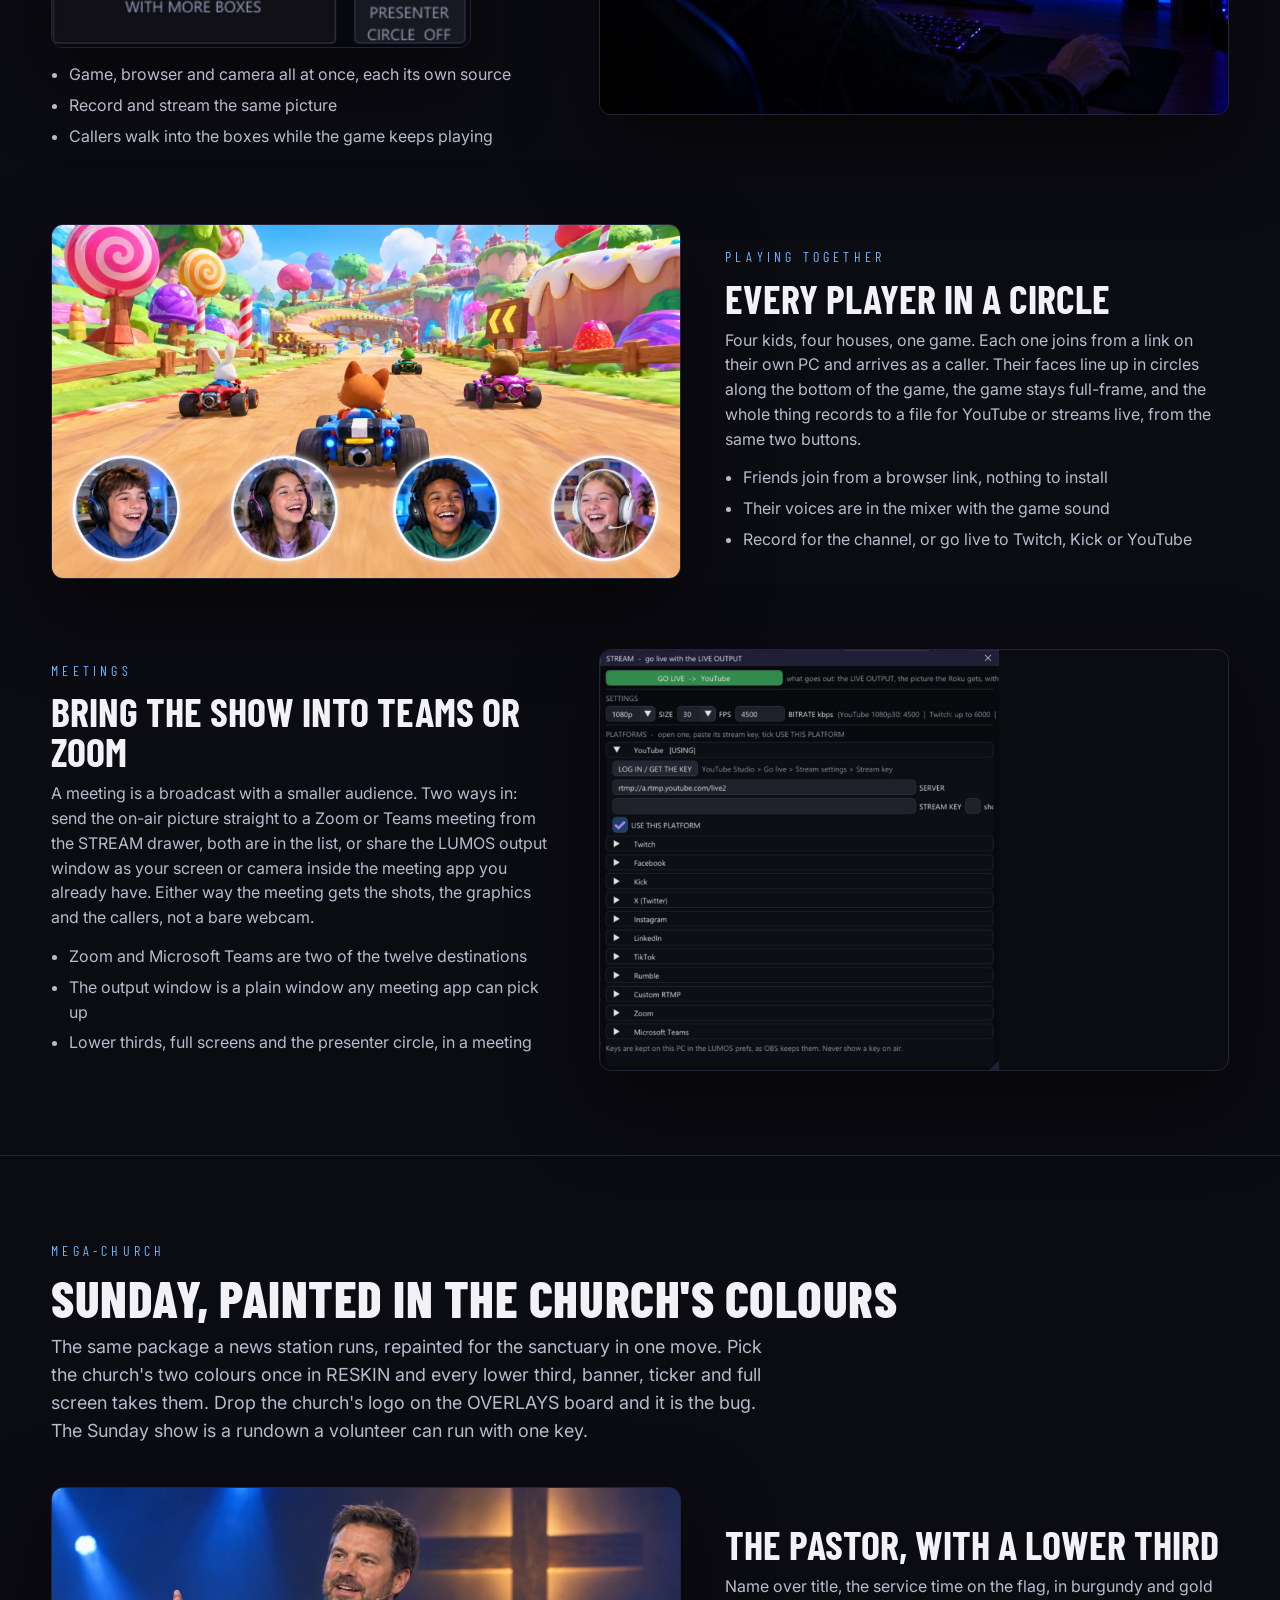
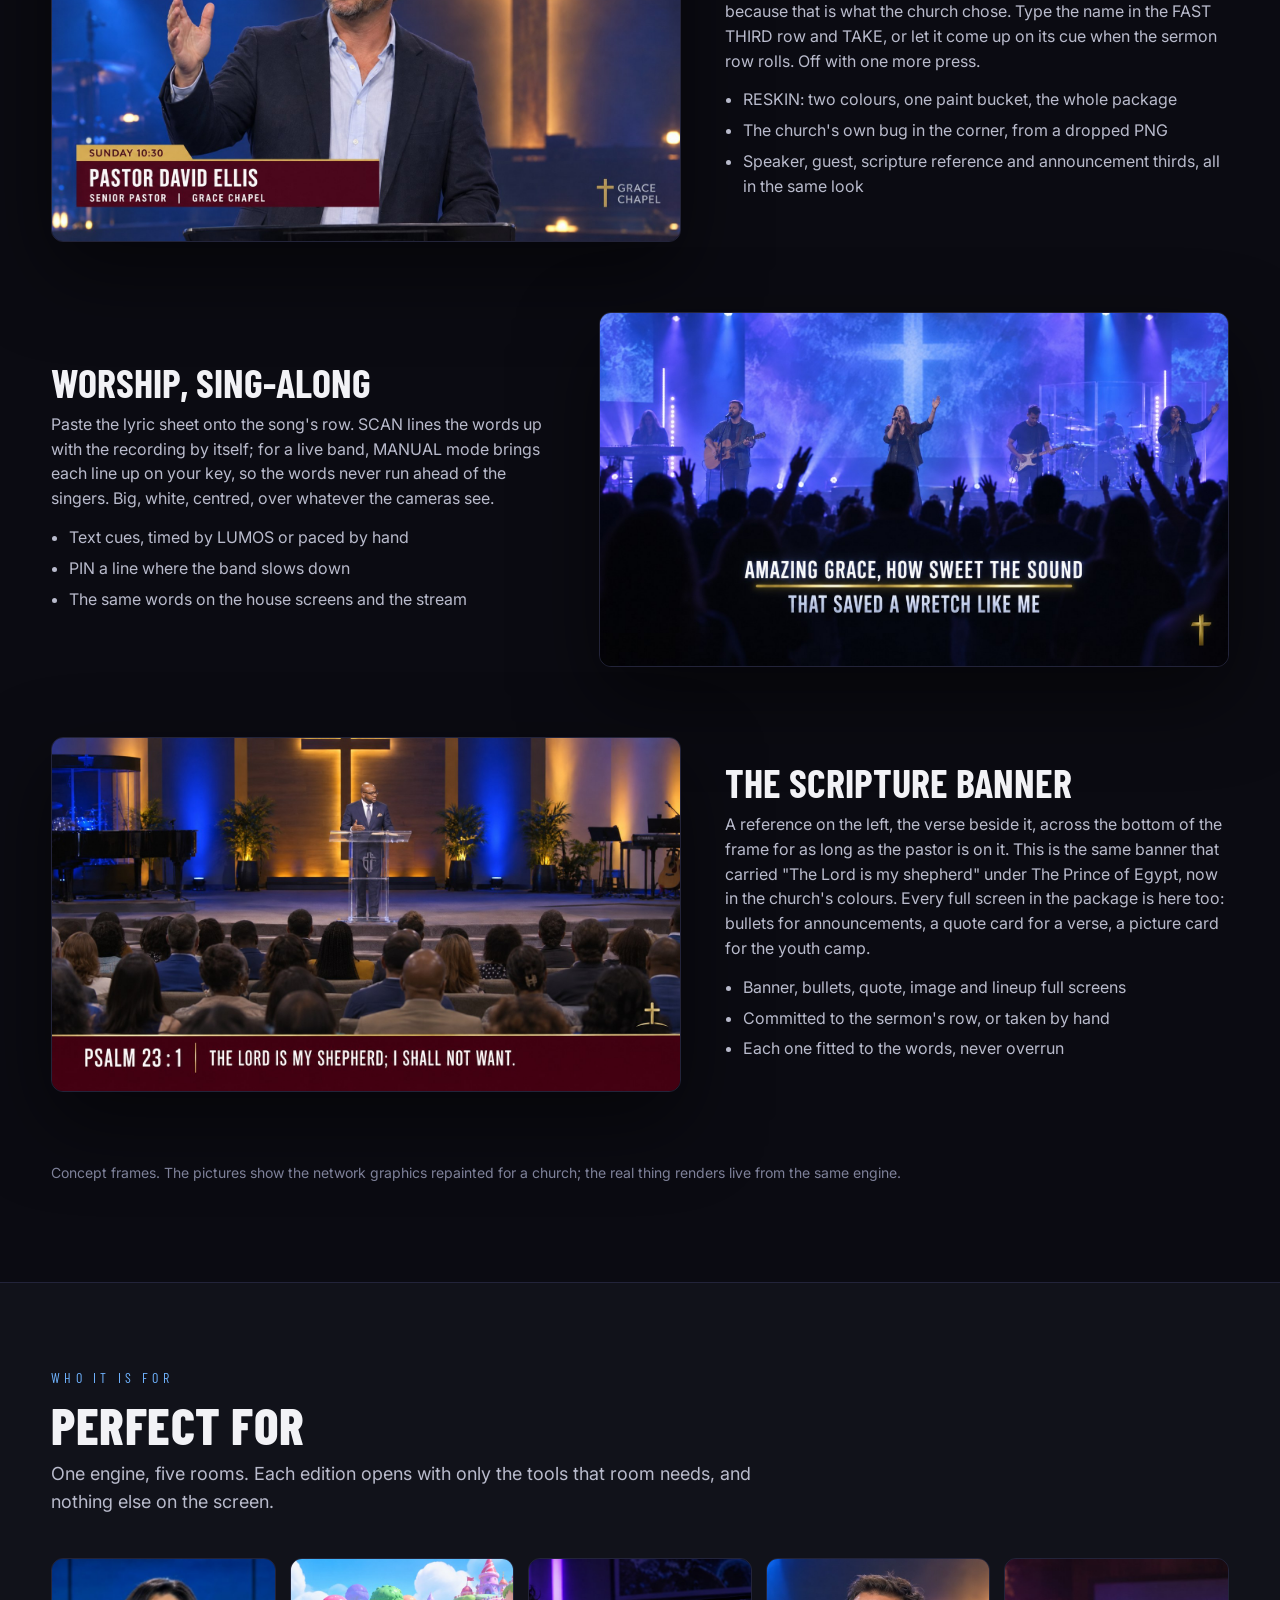
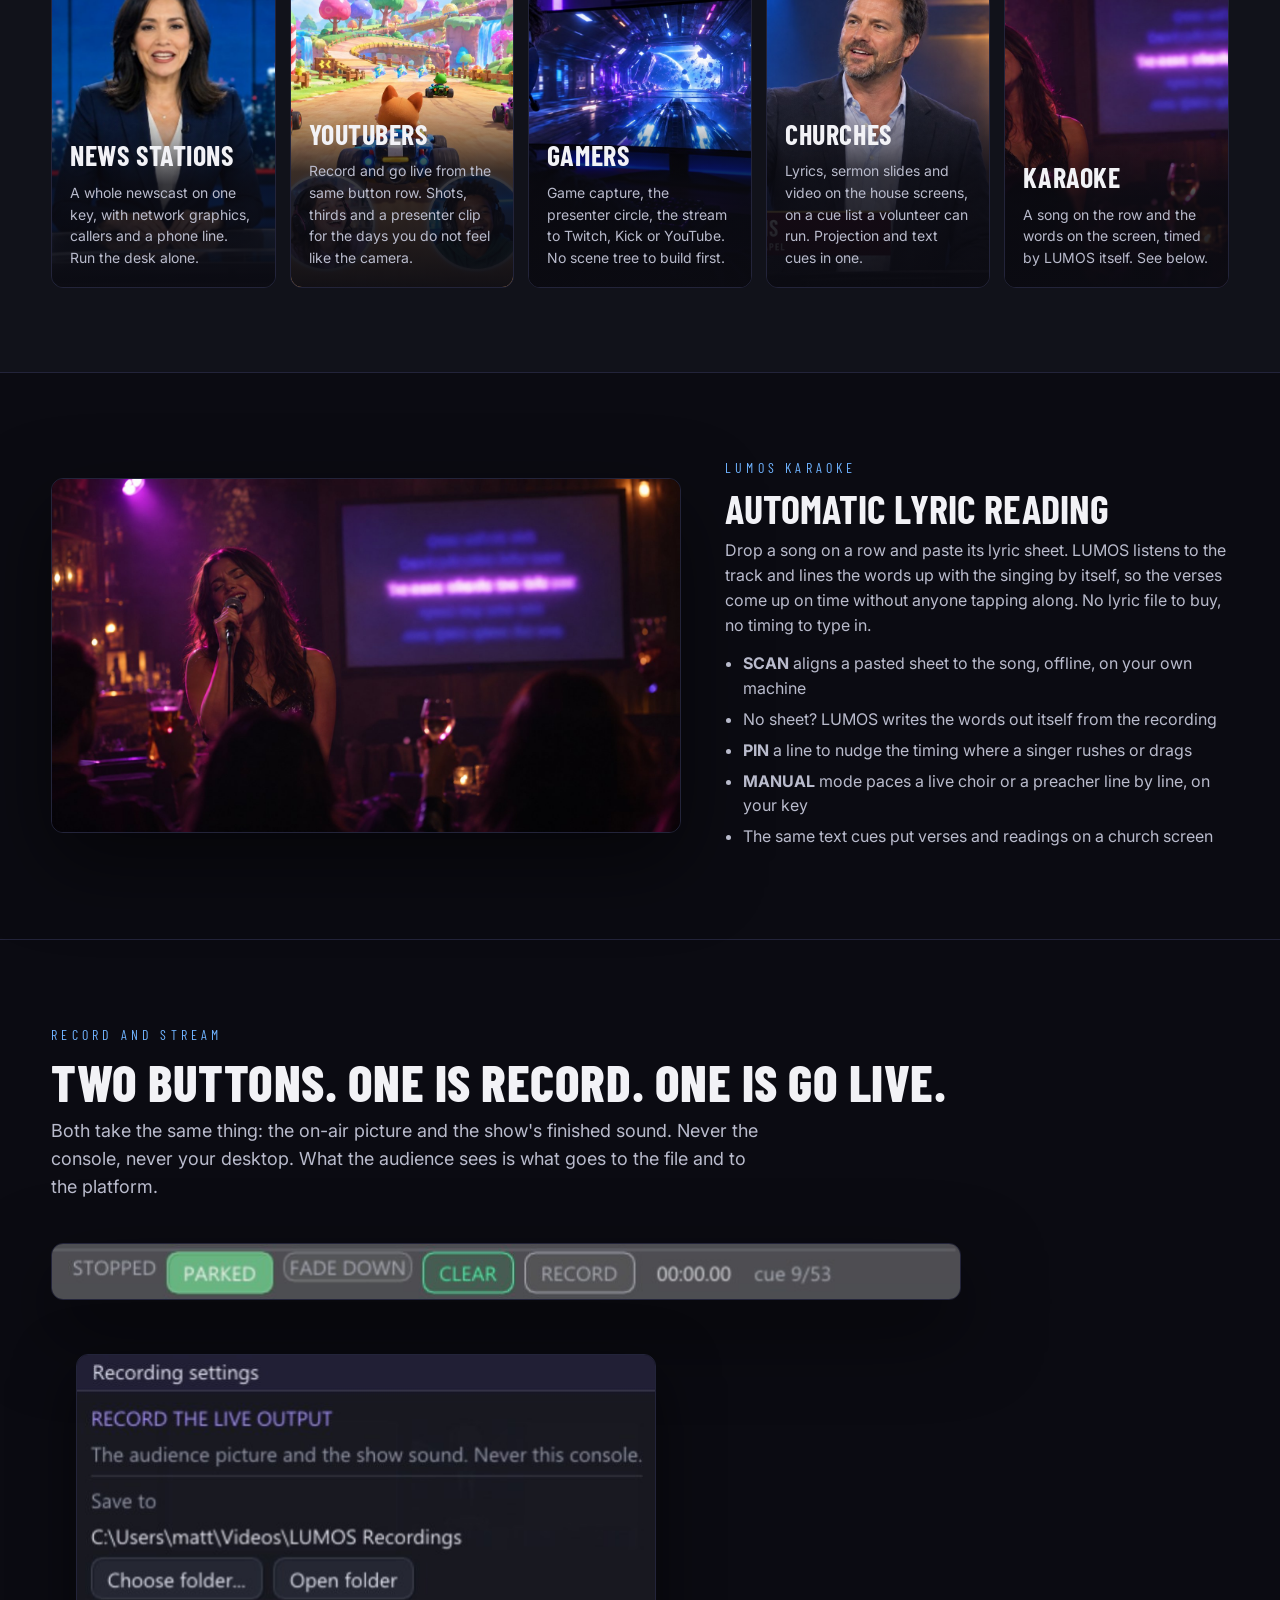
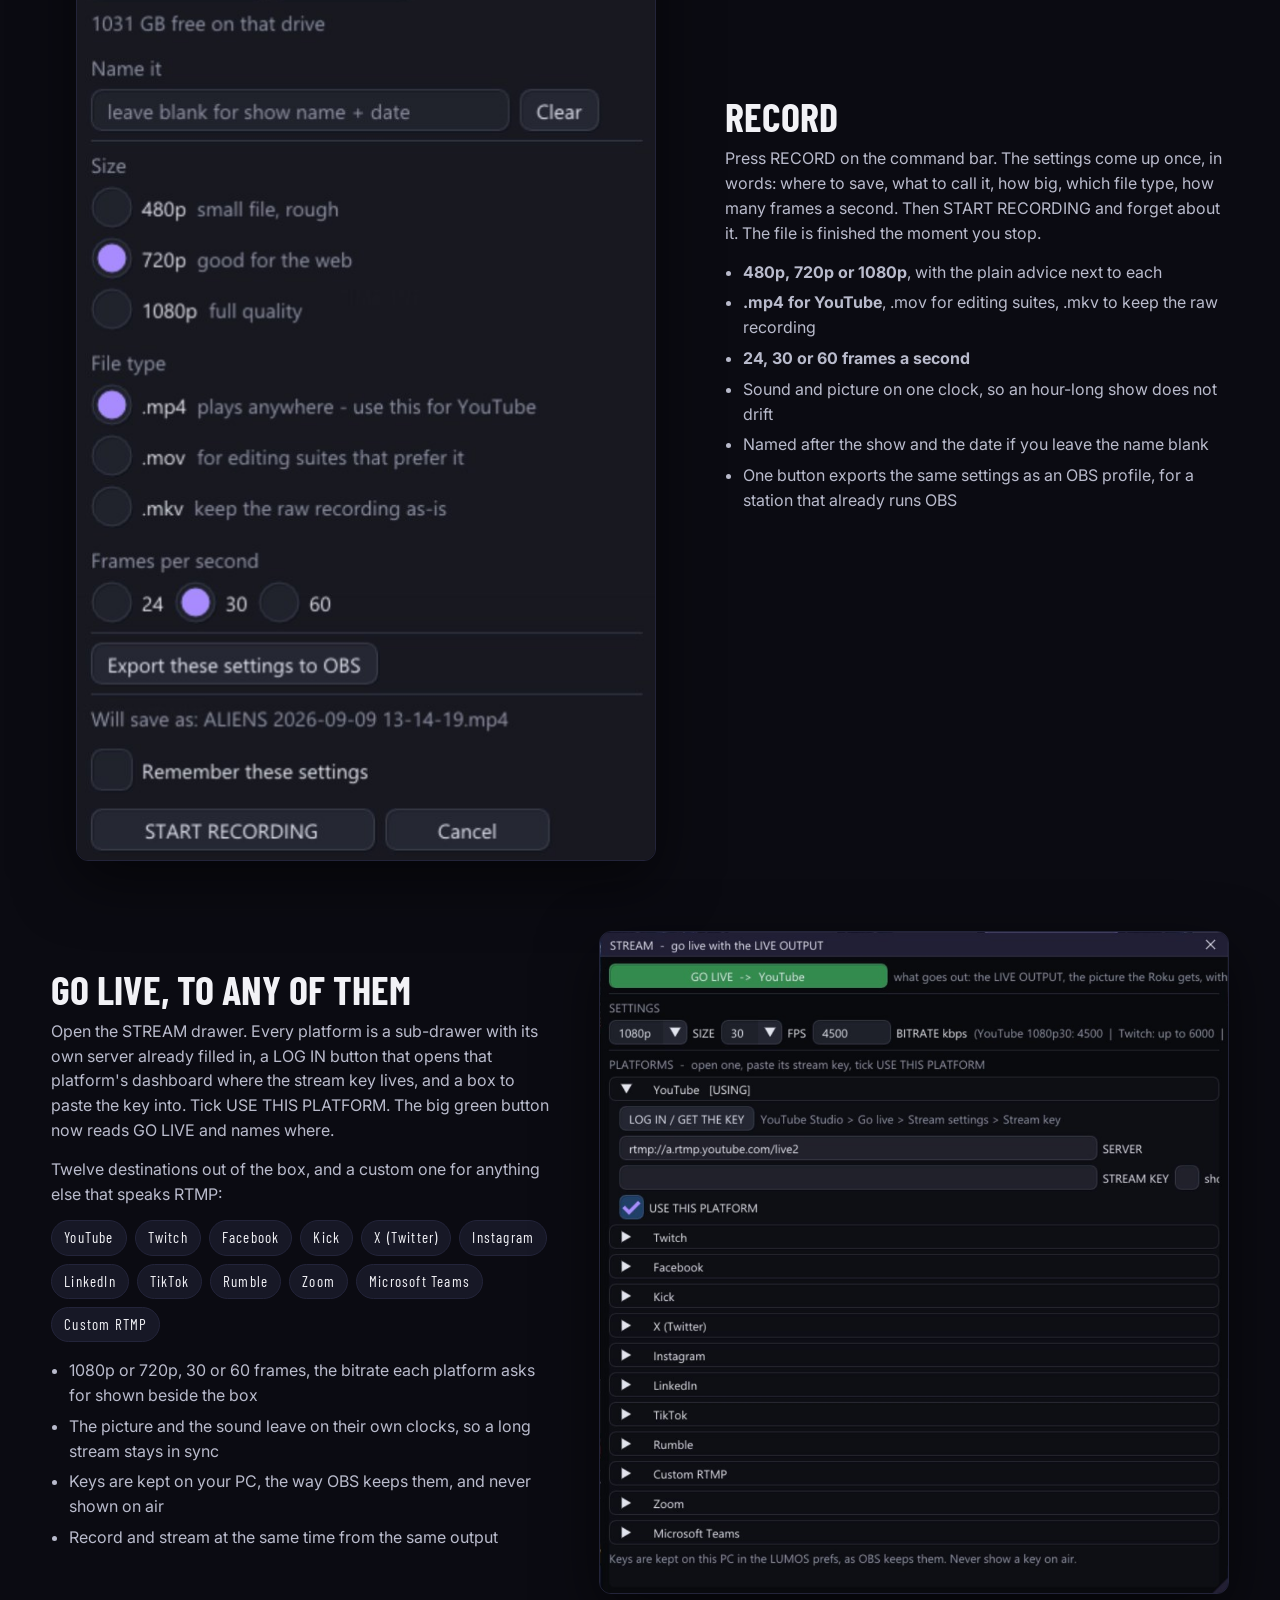
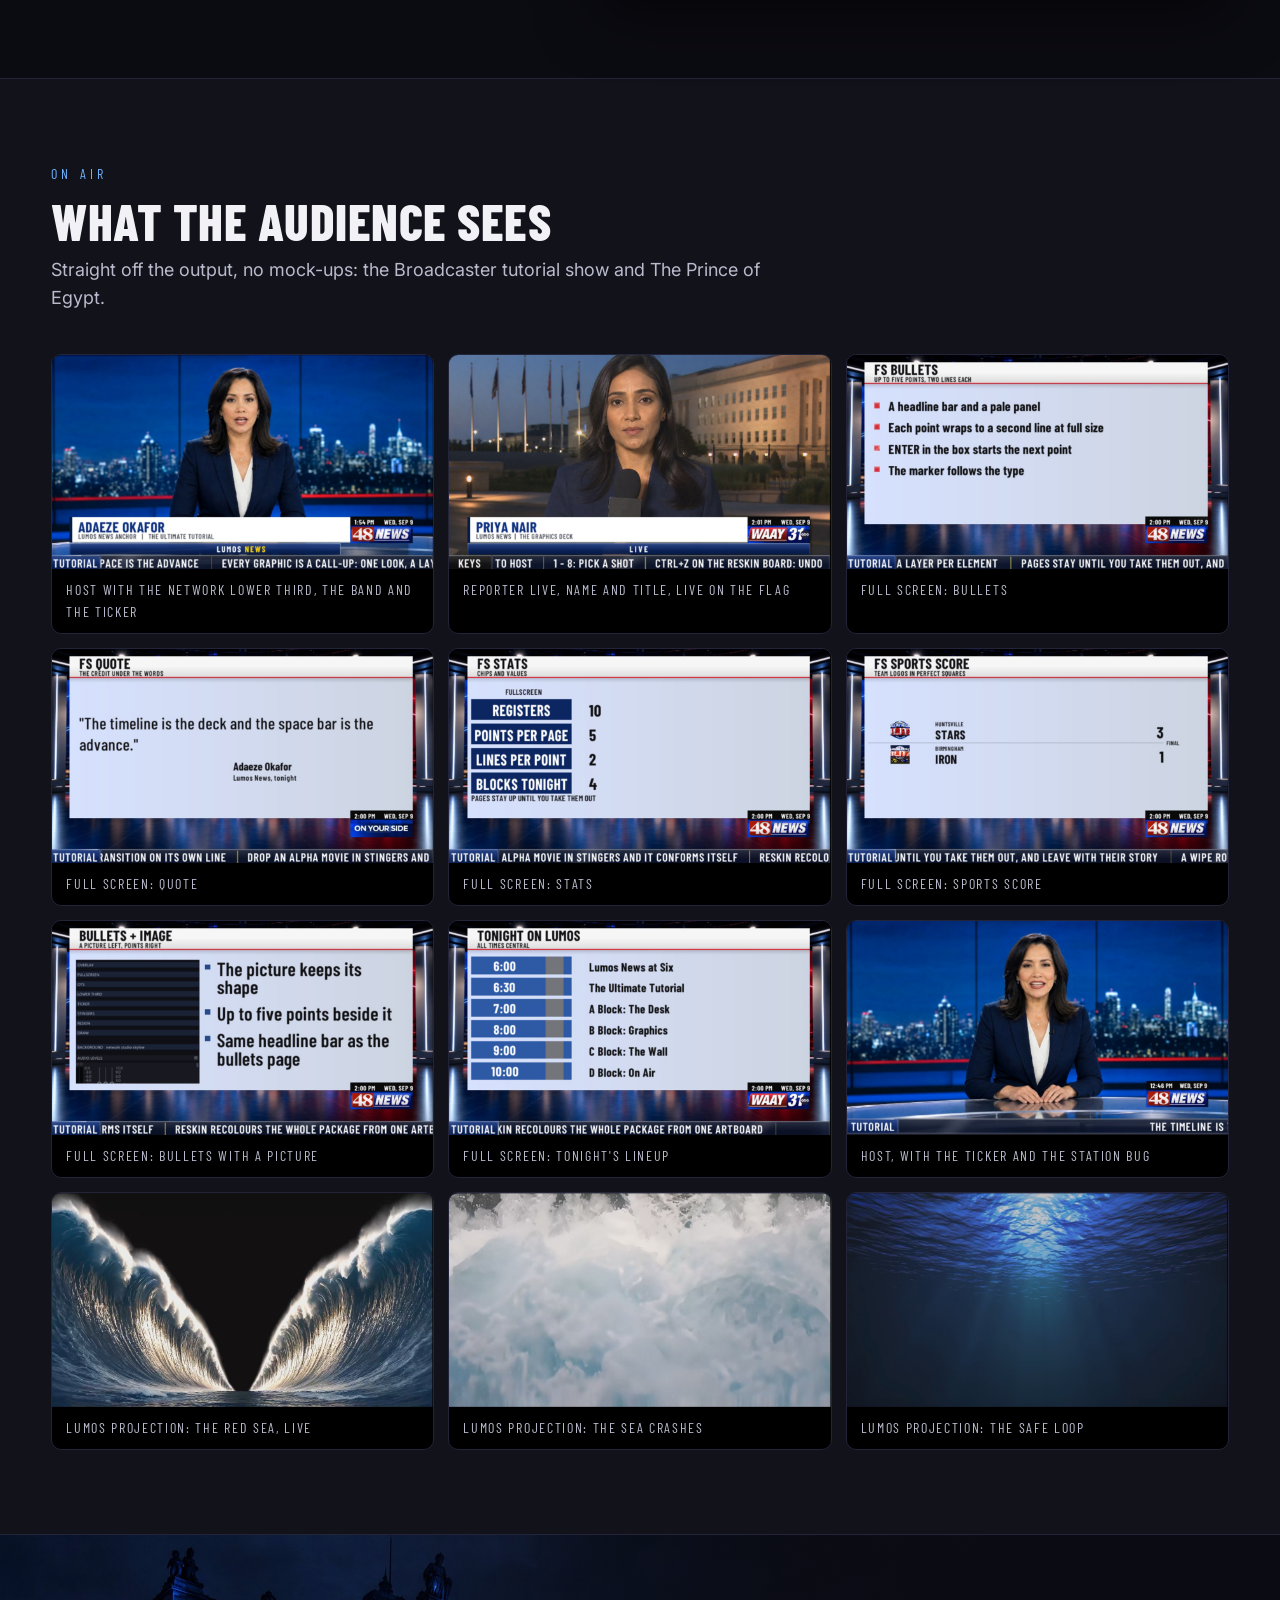
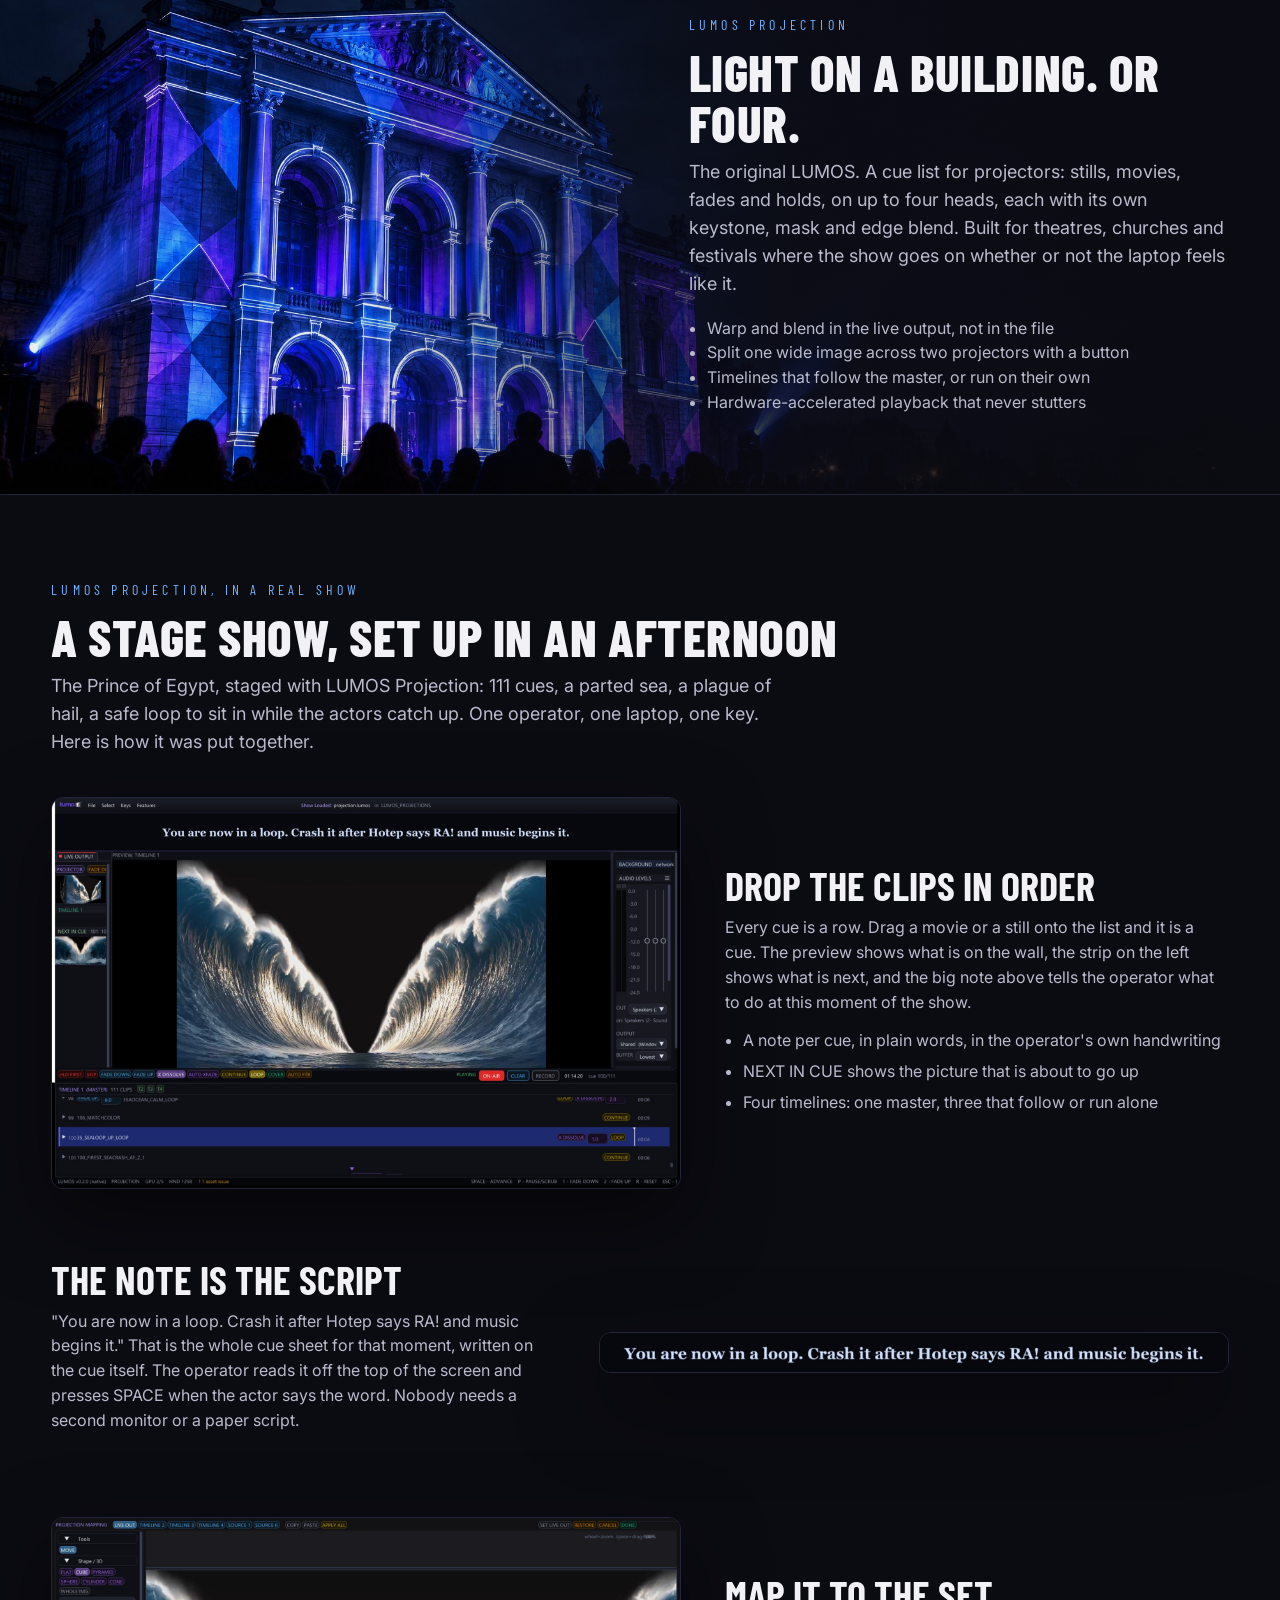
==== commit c9ae30c1: "Heading: Focus on the show. The software stays out of the way." ====
--- a/index.html
+++ b/index.html
@@ -40,7 +40,7 @@
 <section>
   <div class="wrap">
     <div class="eyebrow">Two programs, one engine</div>
-    <h2>Focus on the show, not learning software</h2>
+    <h2>Focus on the show.<br><span style="color:var(--acc)">The software stays out of the way.</span></h2>
     <p class="sub">LUMOS started life driving projectors in theatres. The same engine that never drops a frame on a stage now runs a broadcast desk. Both are made for one person to run alone, live, without looking away from the audience.</p>
     <div class="products">
       <a class="card" href="#broadcaster">
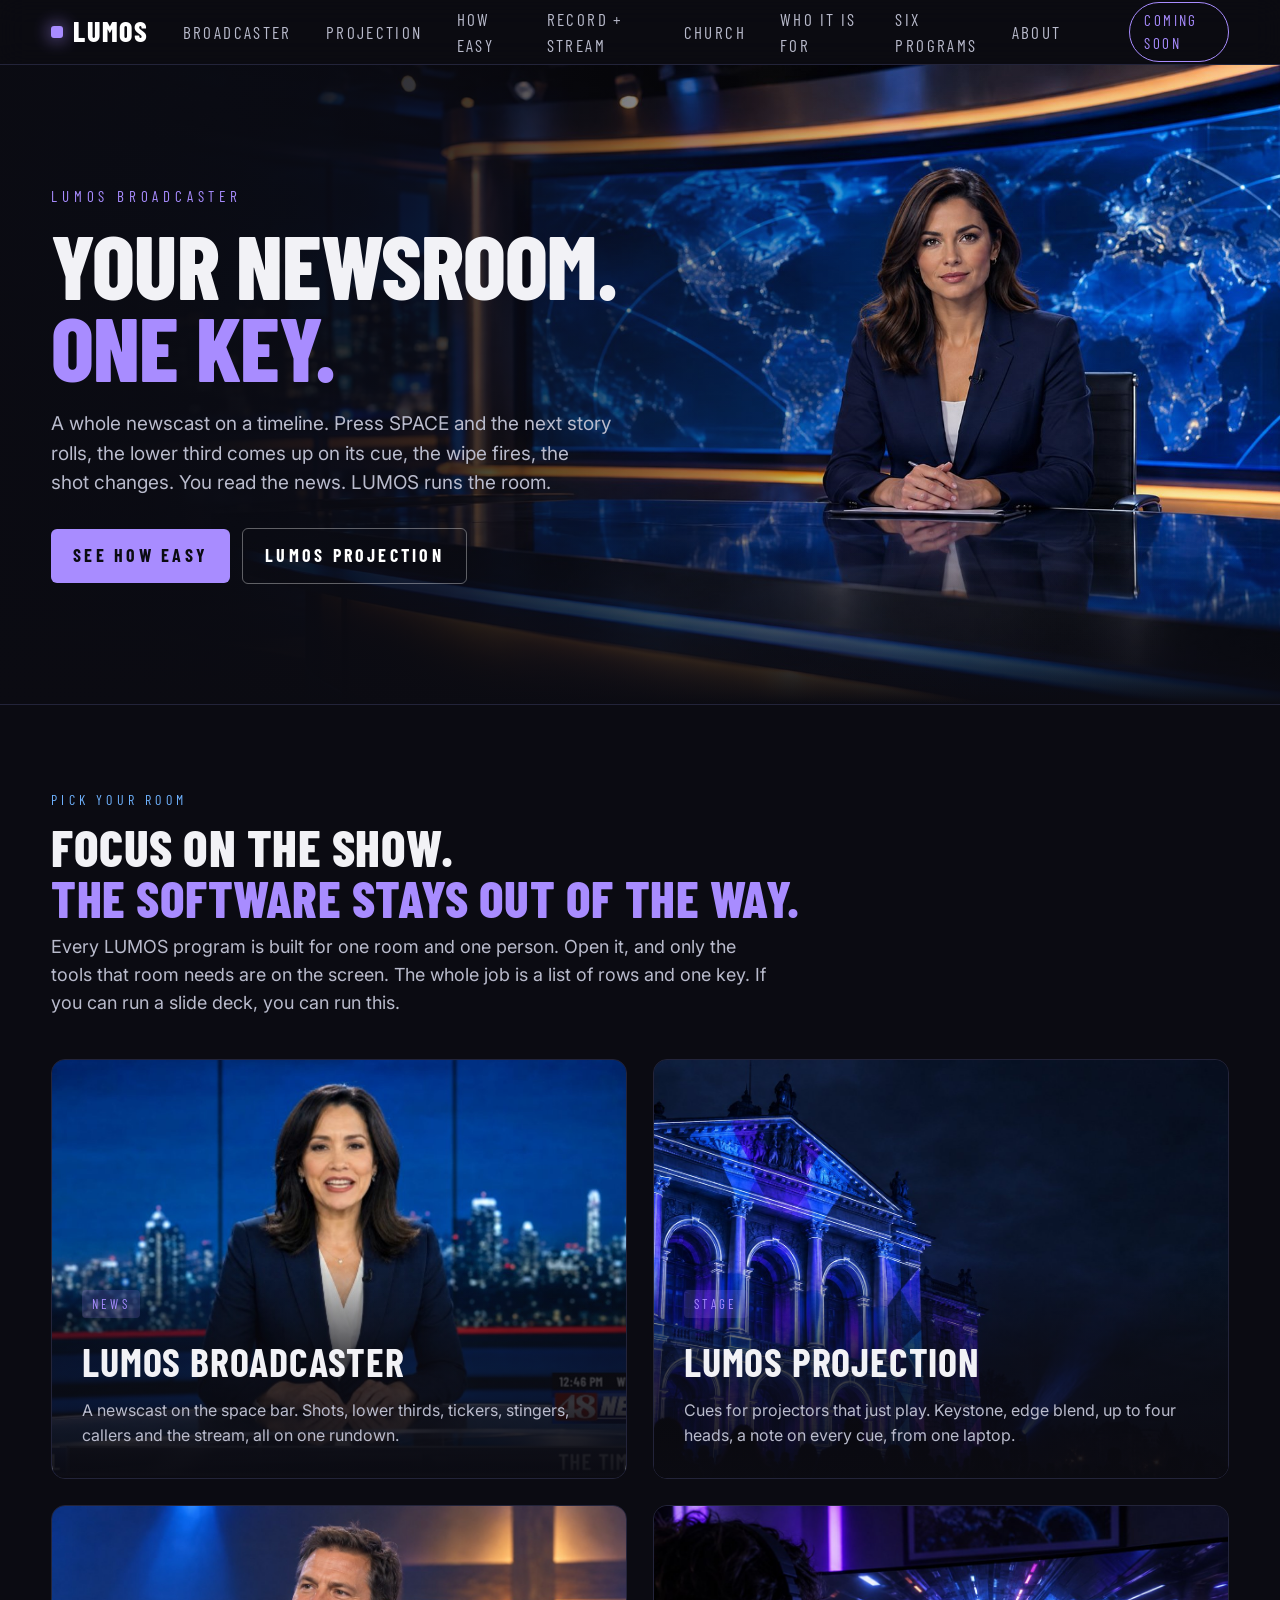
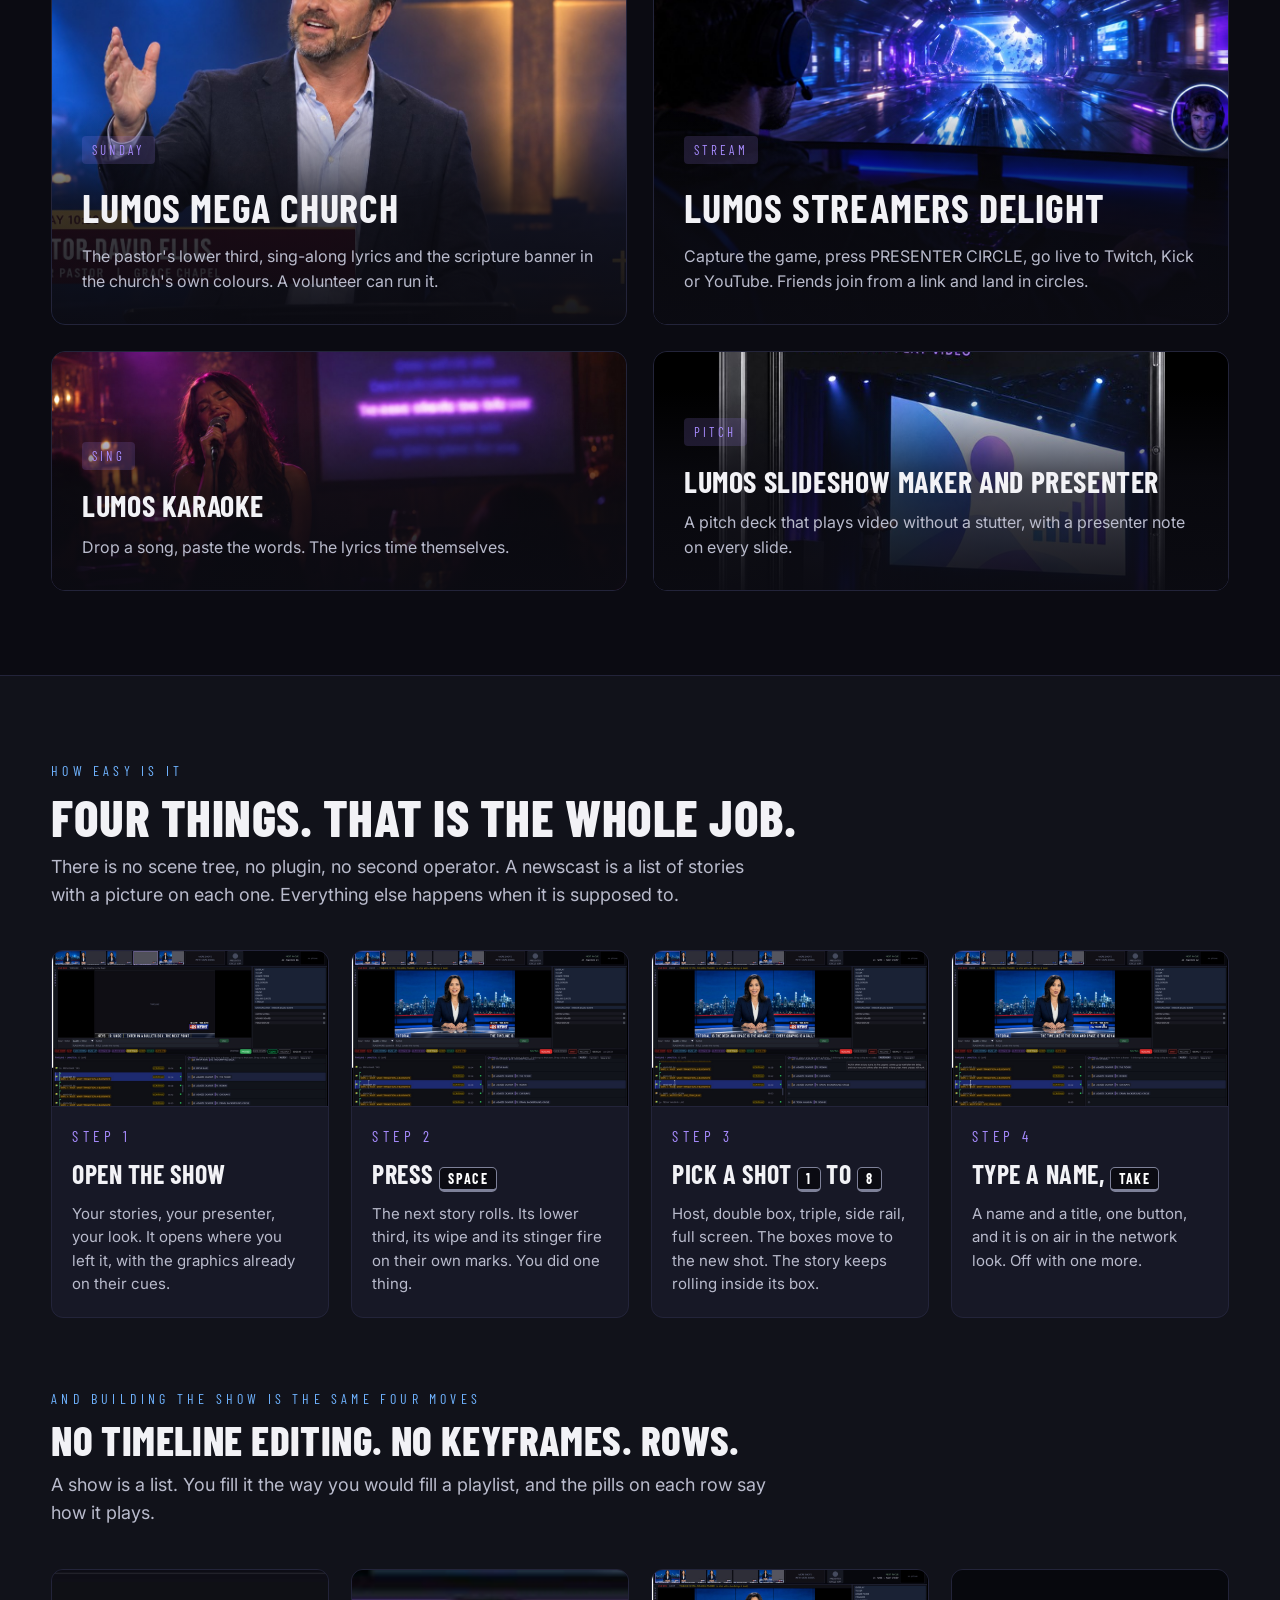
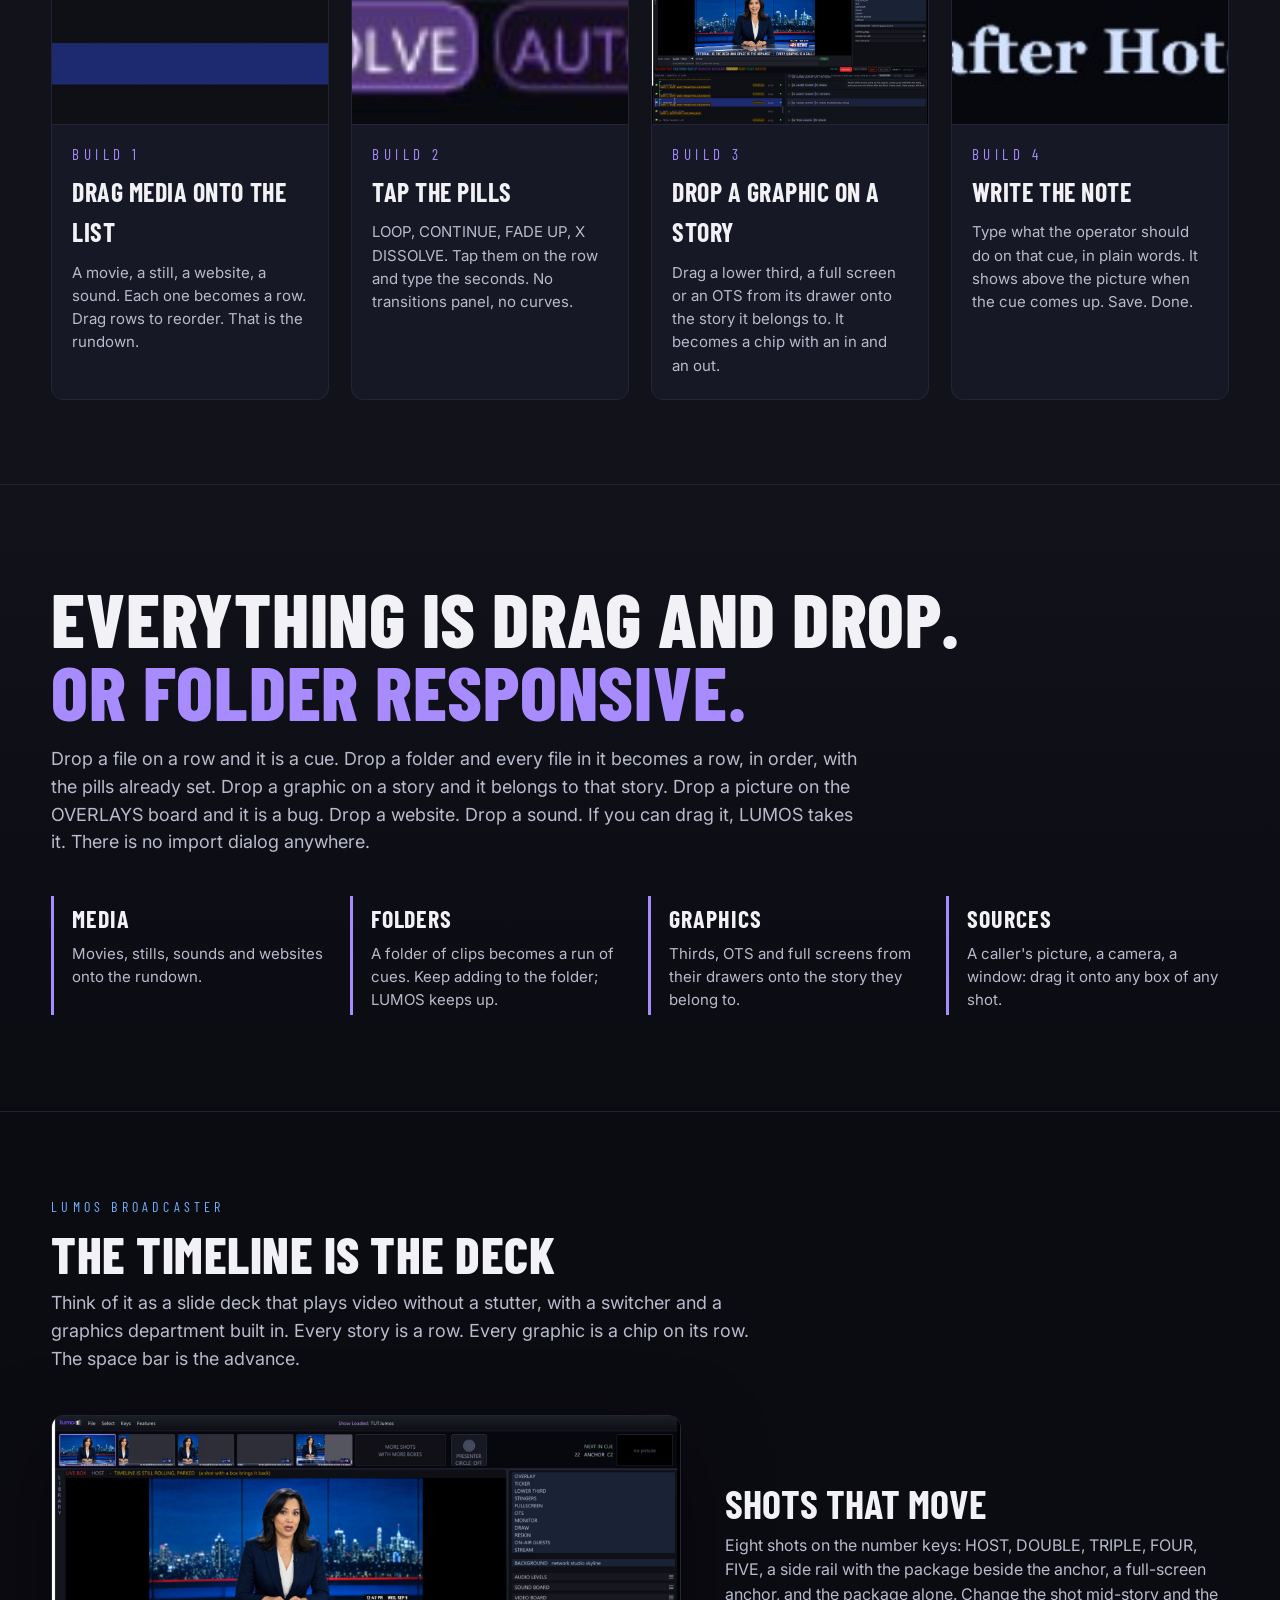
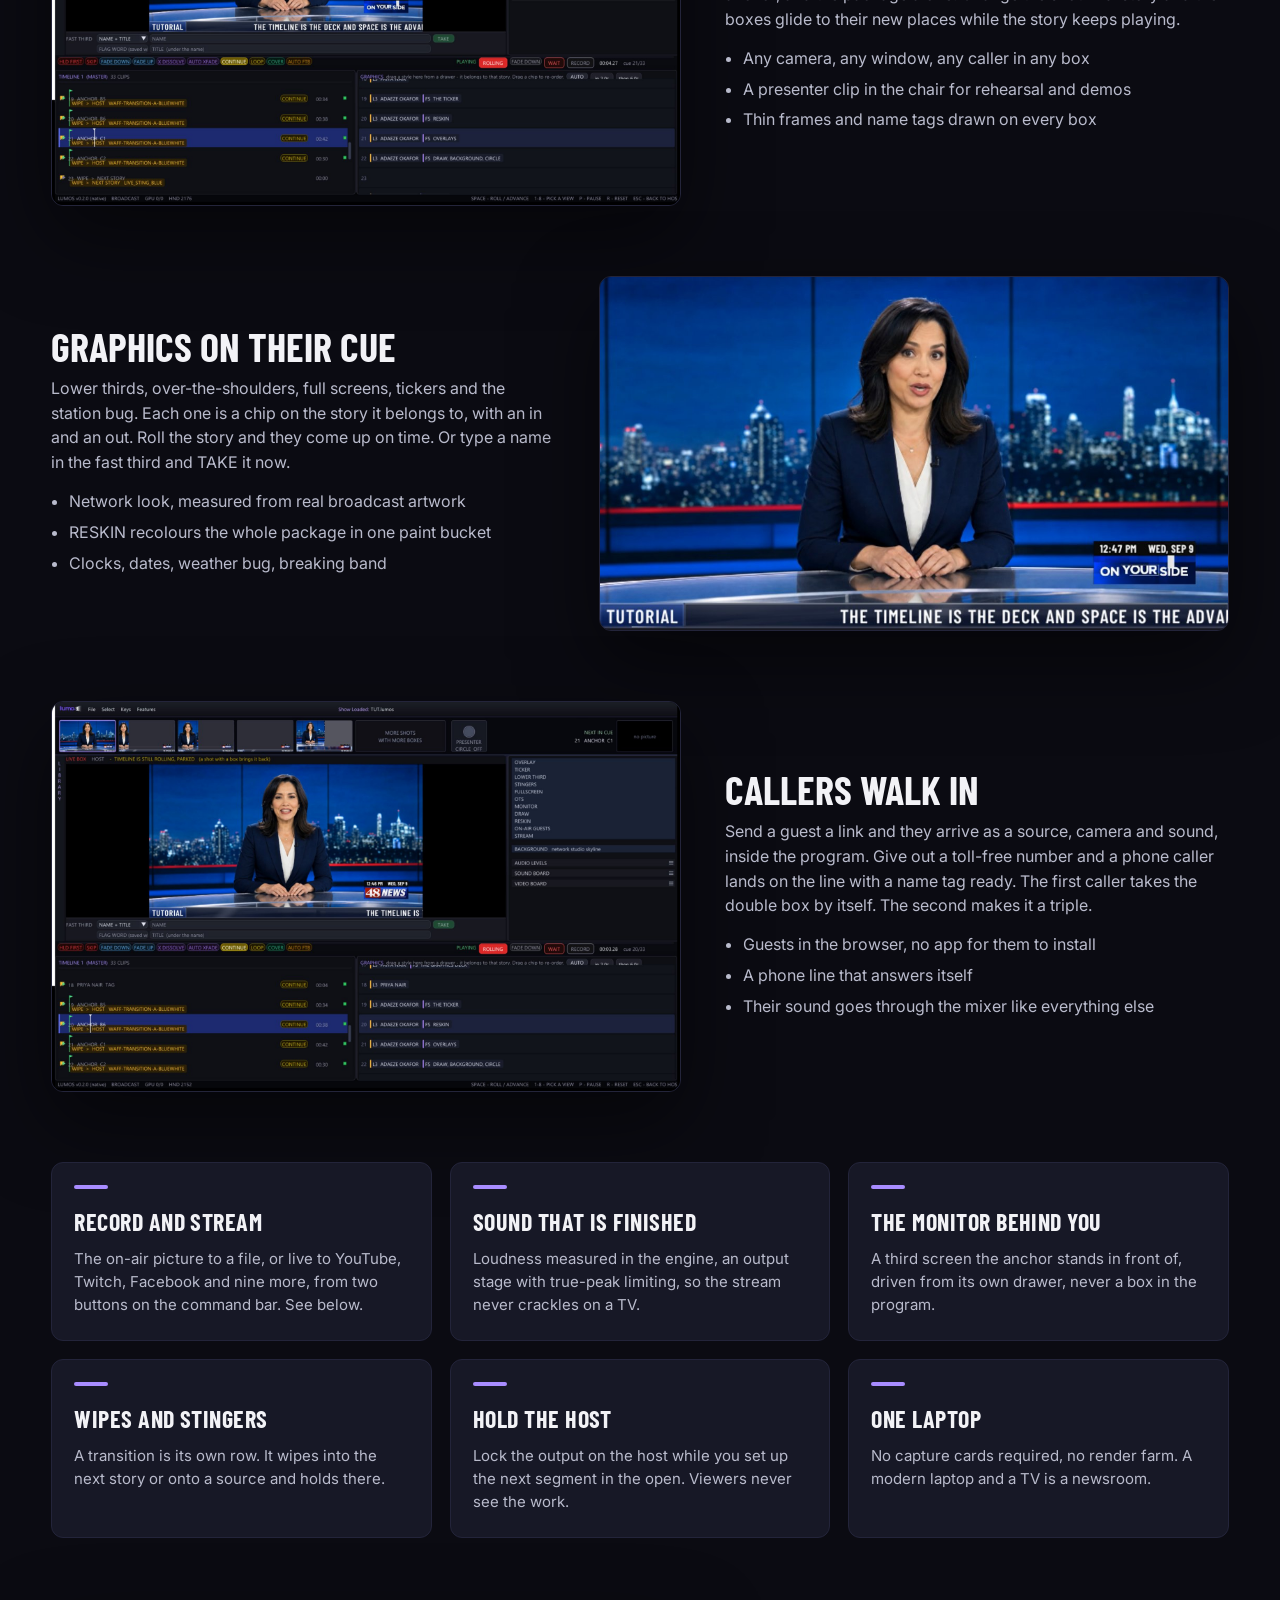
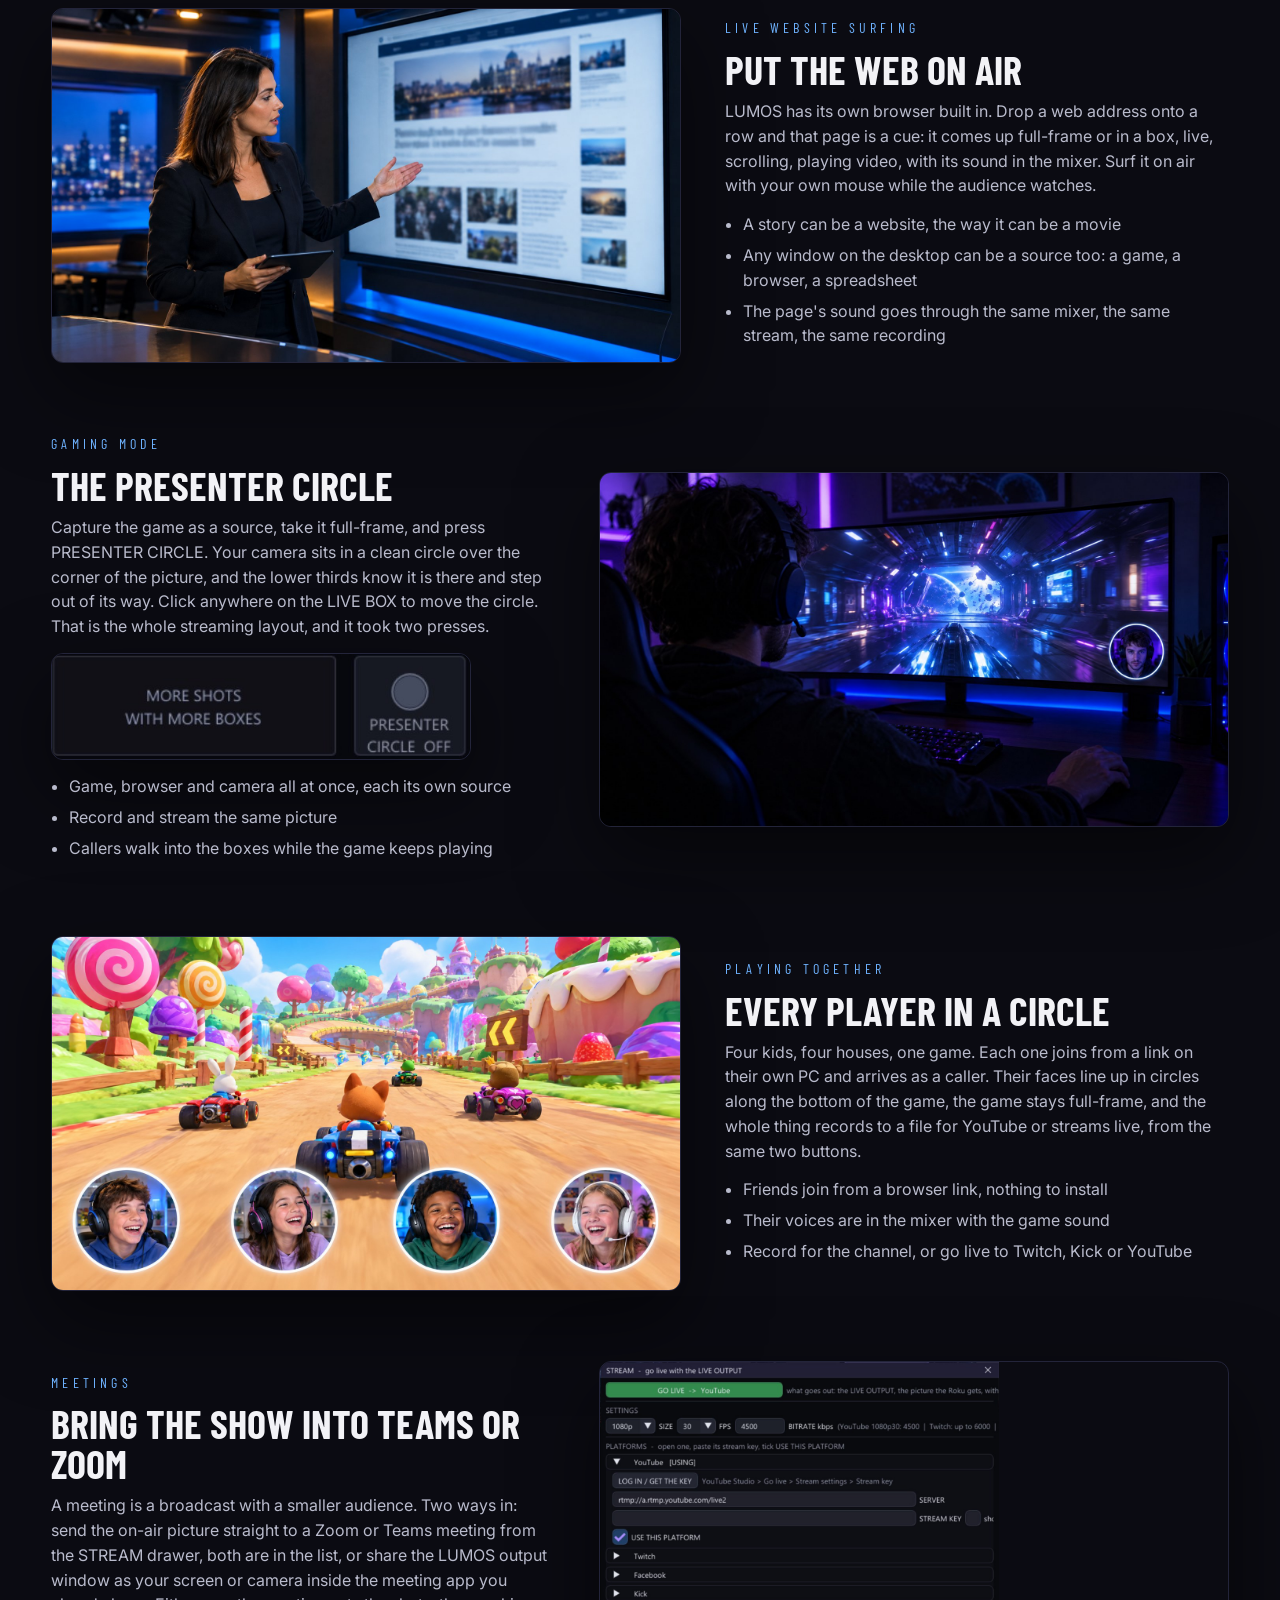
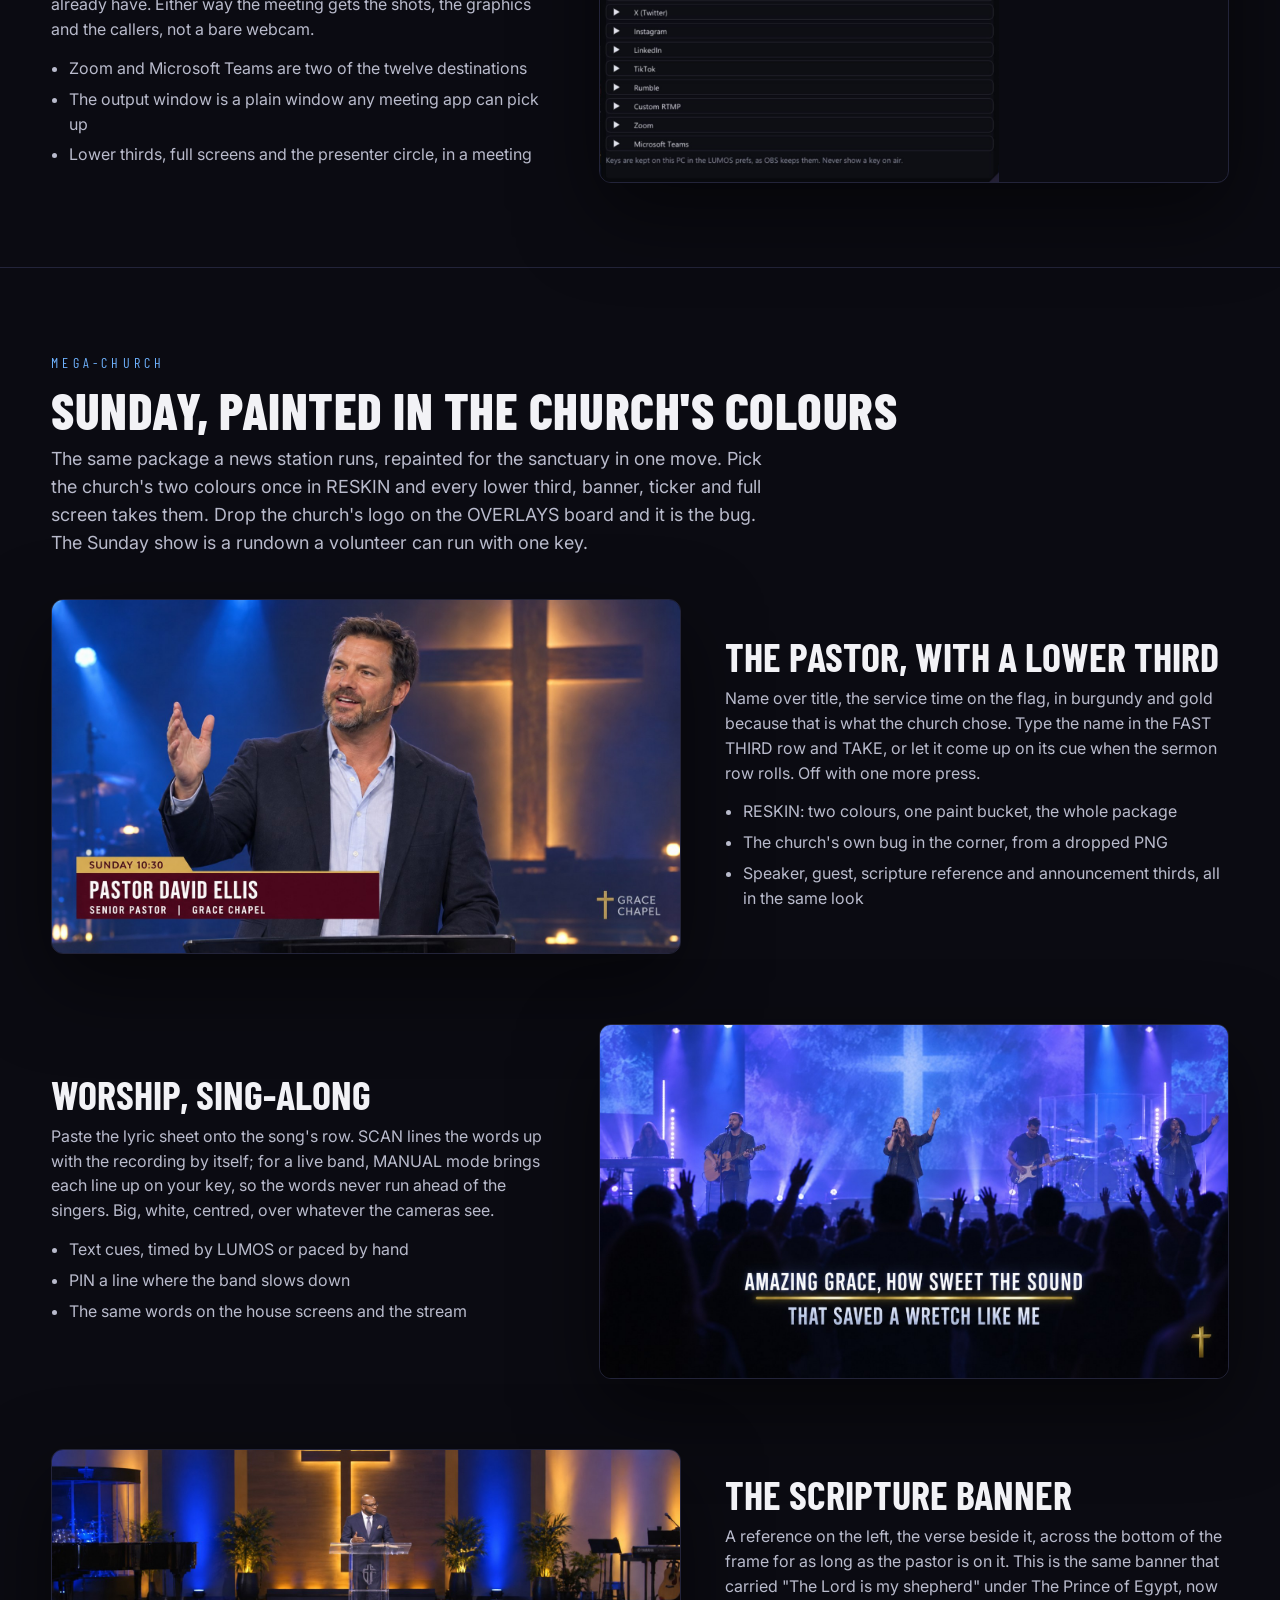
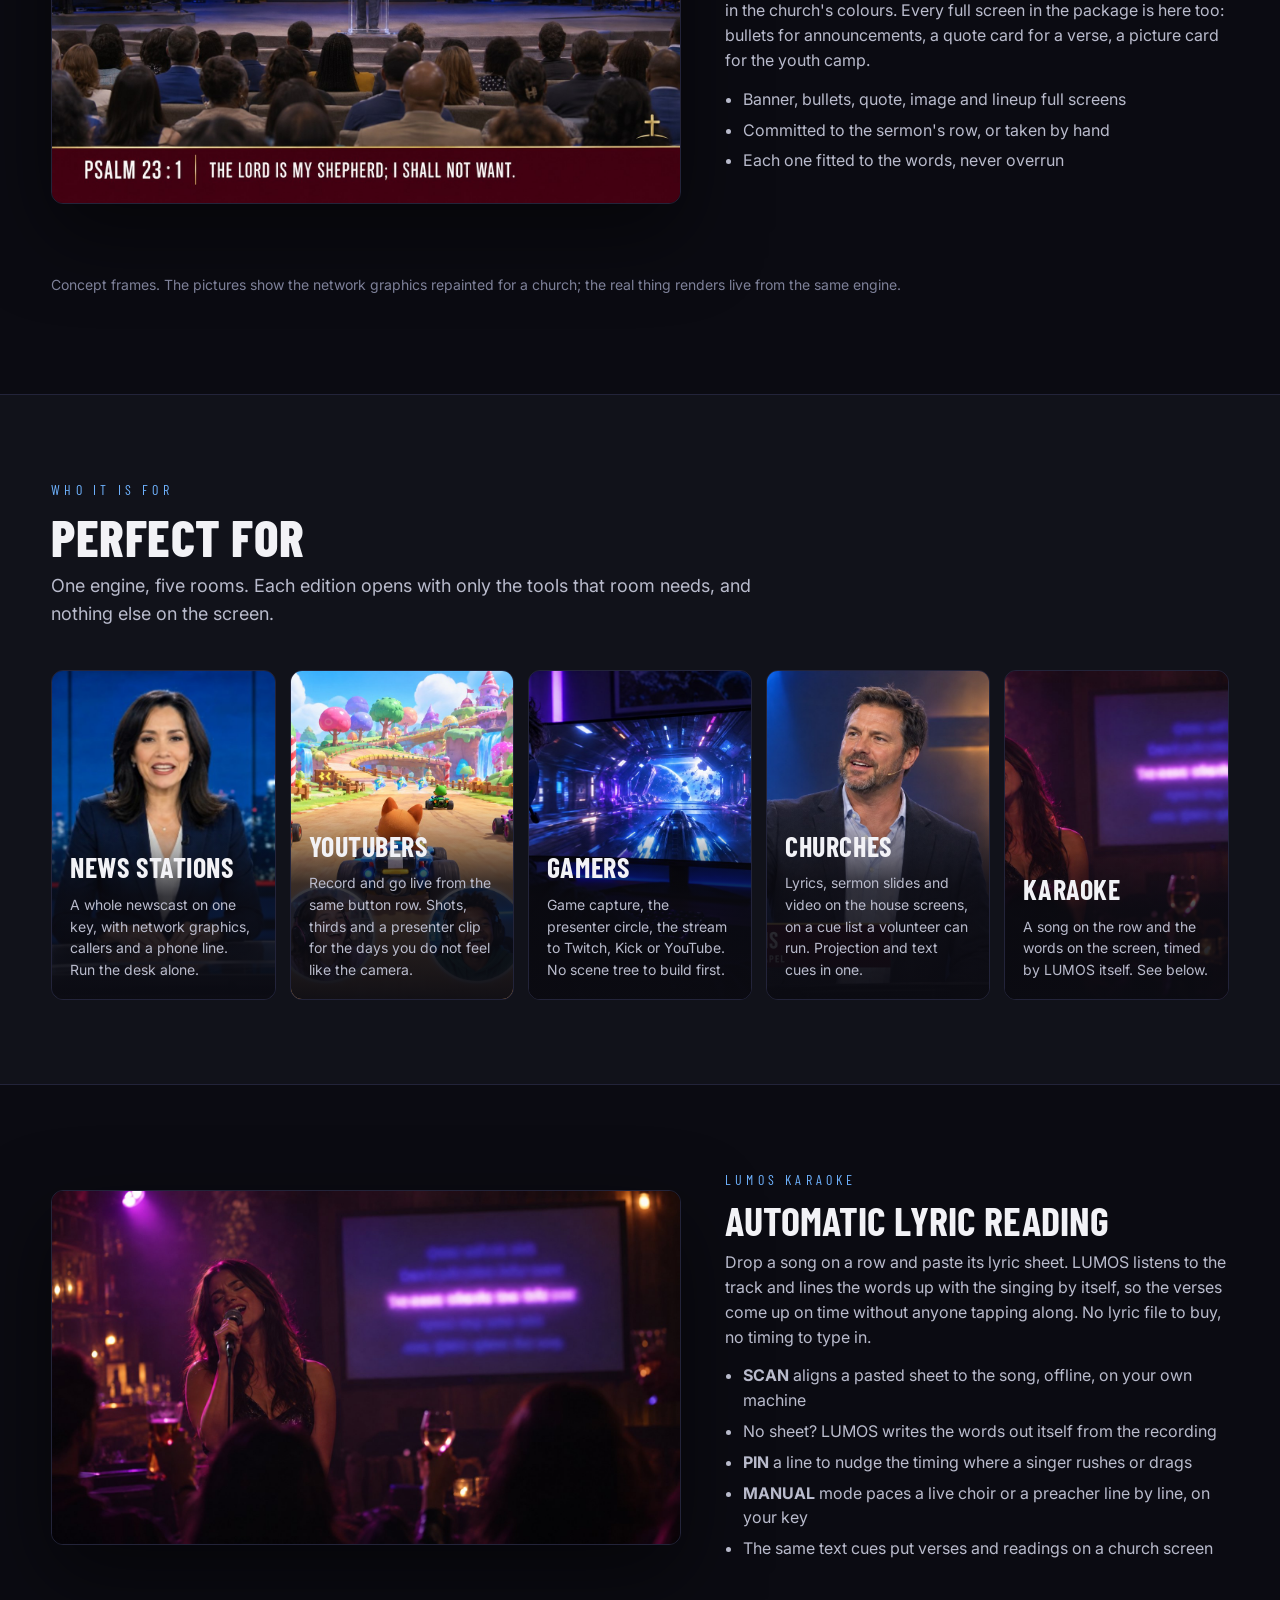
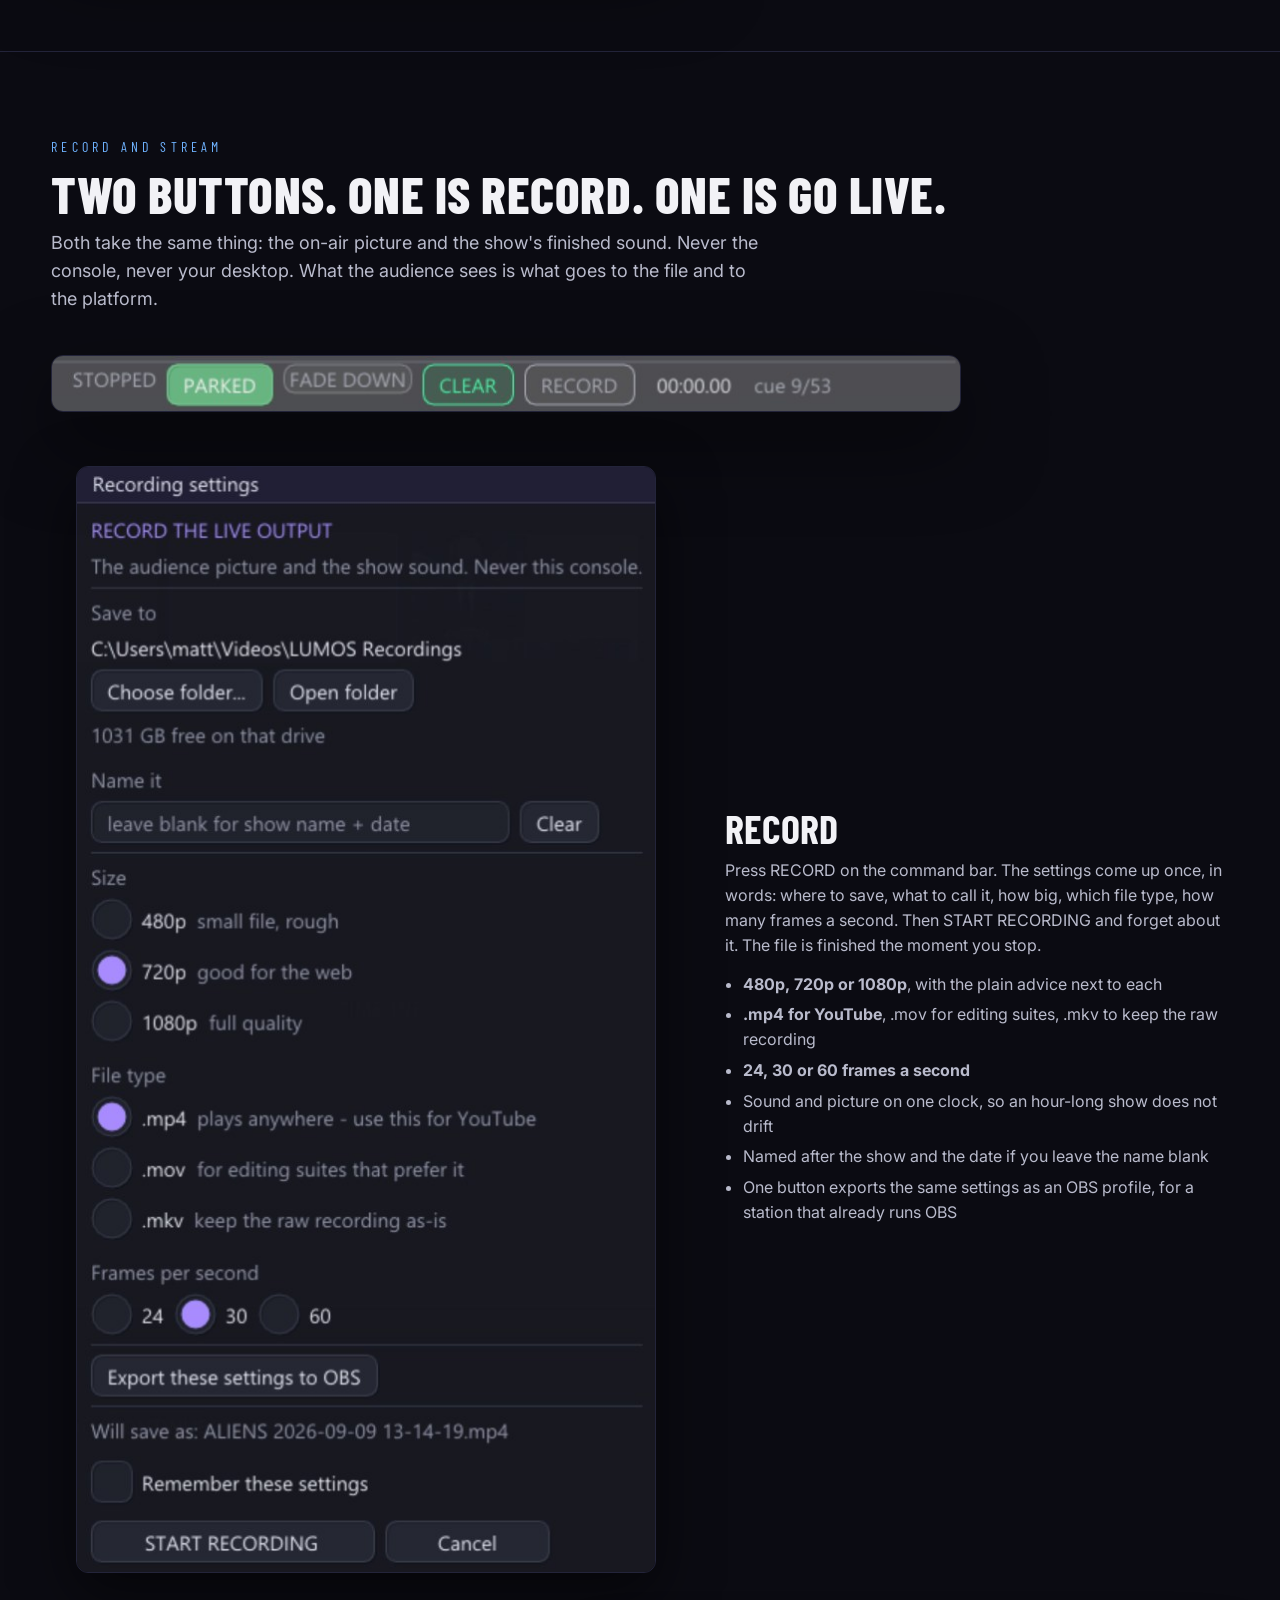
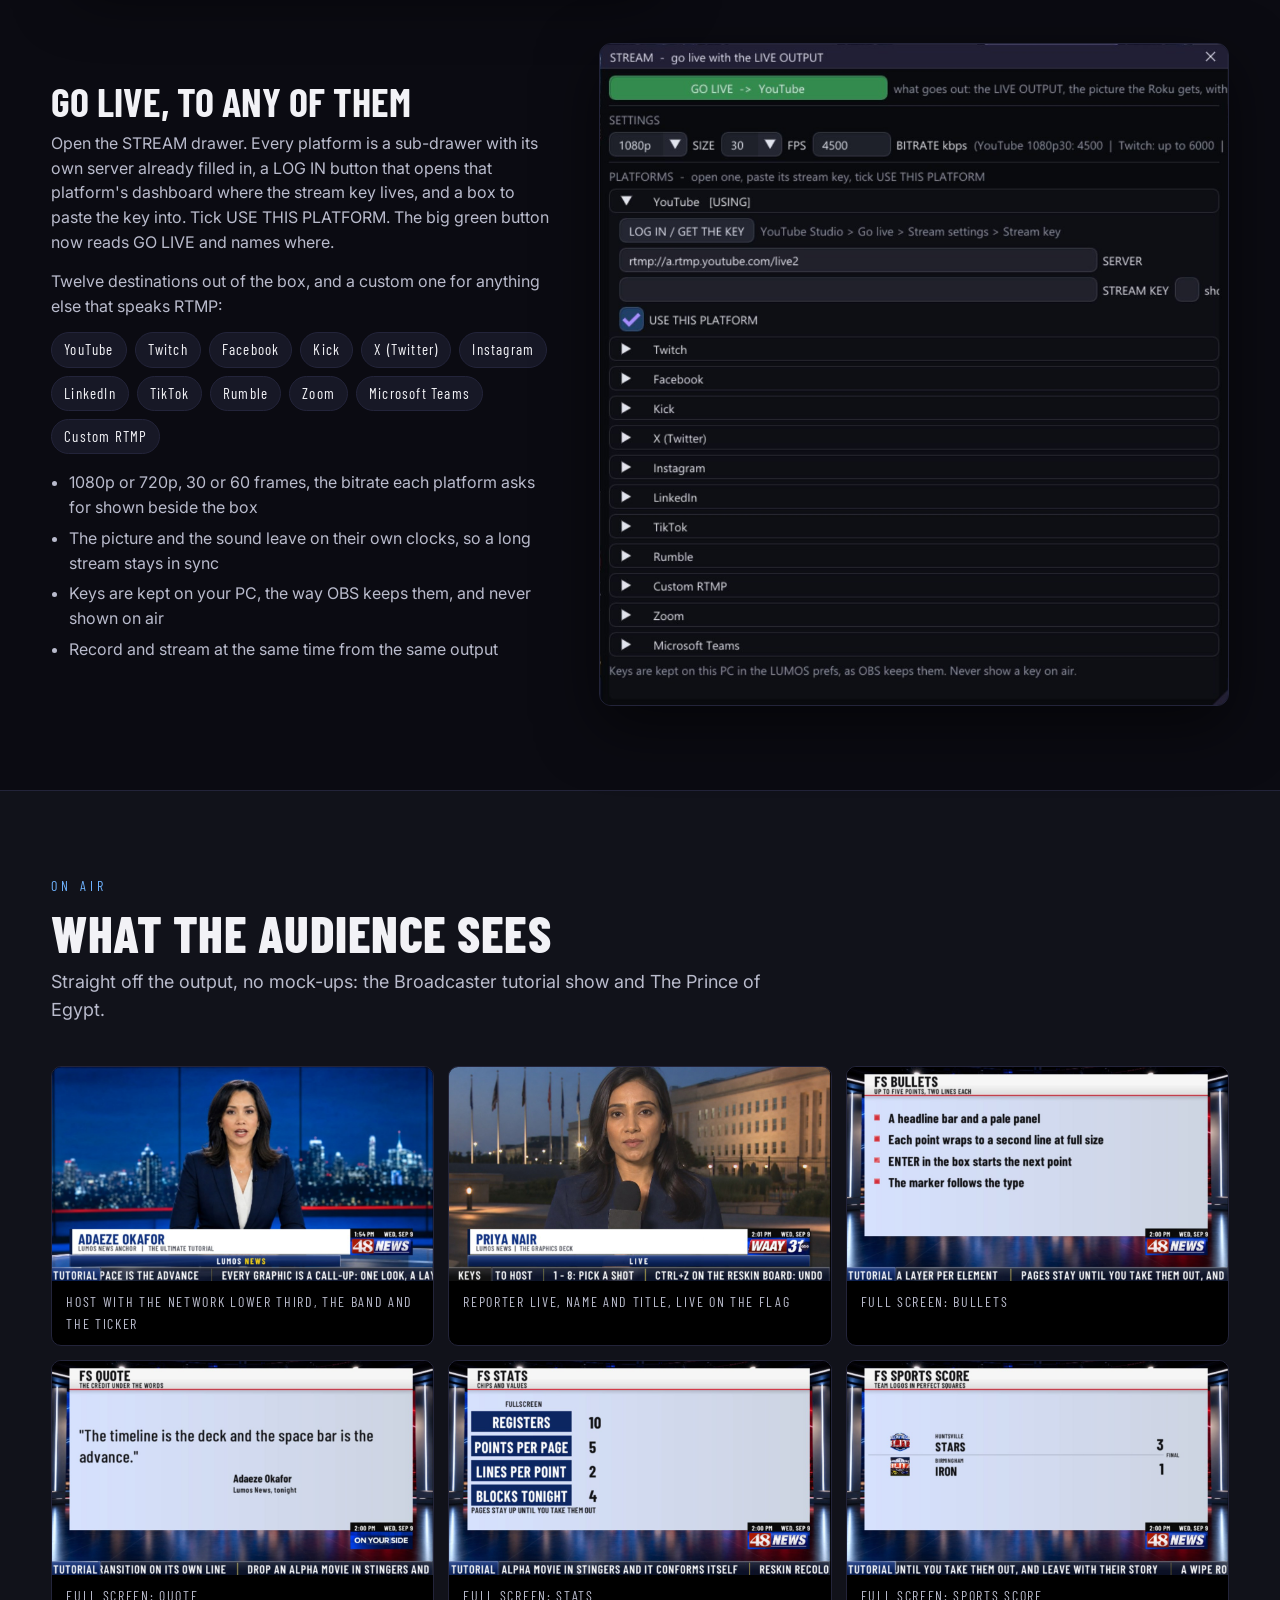
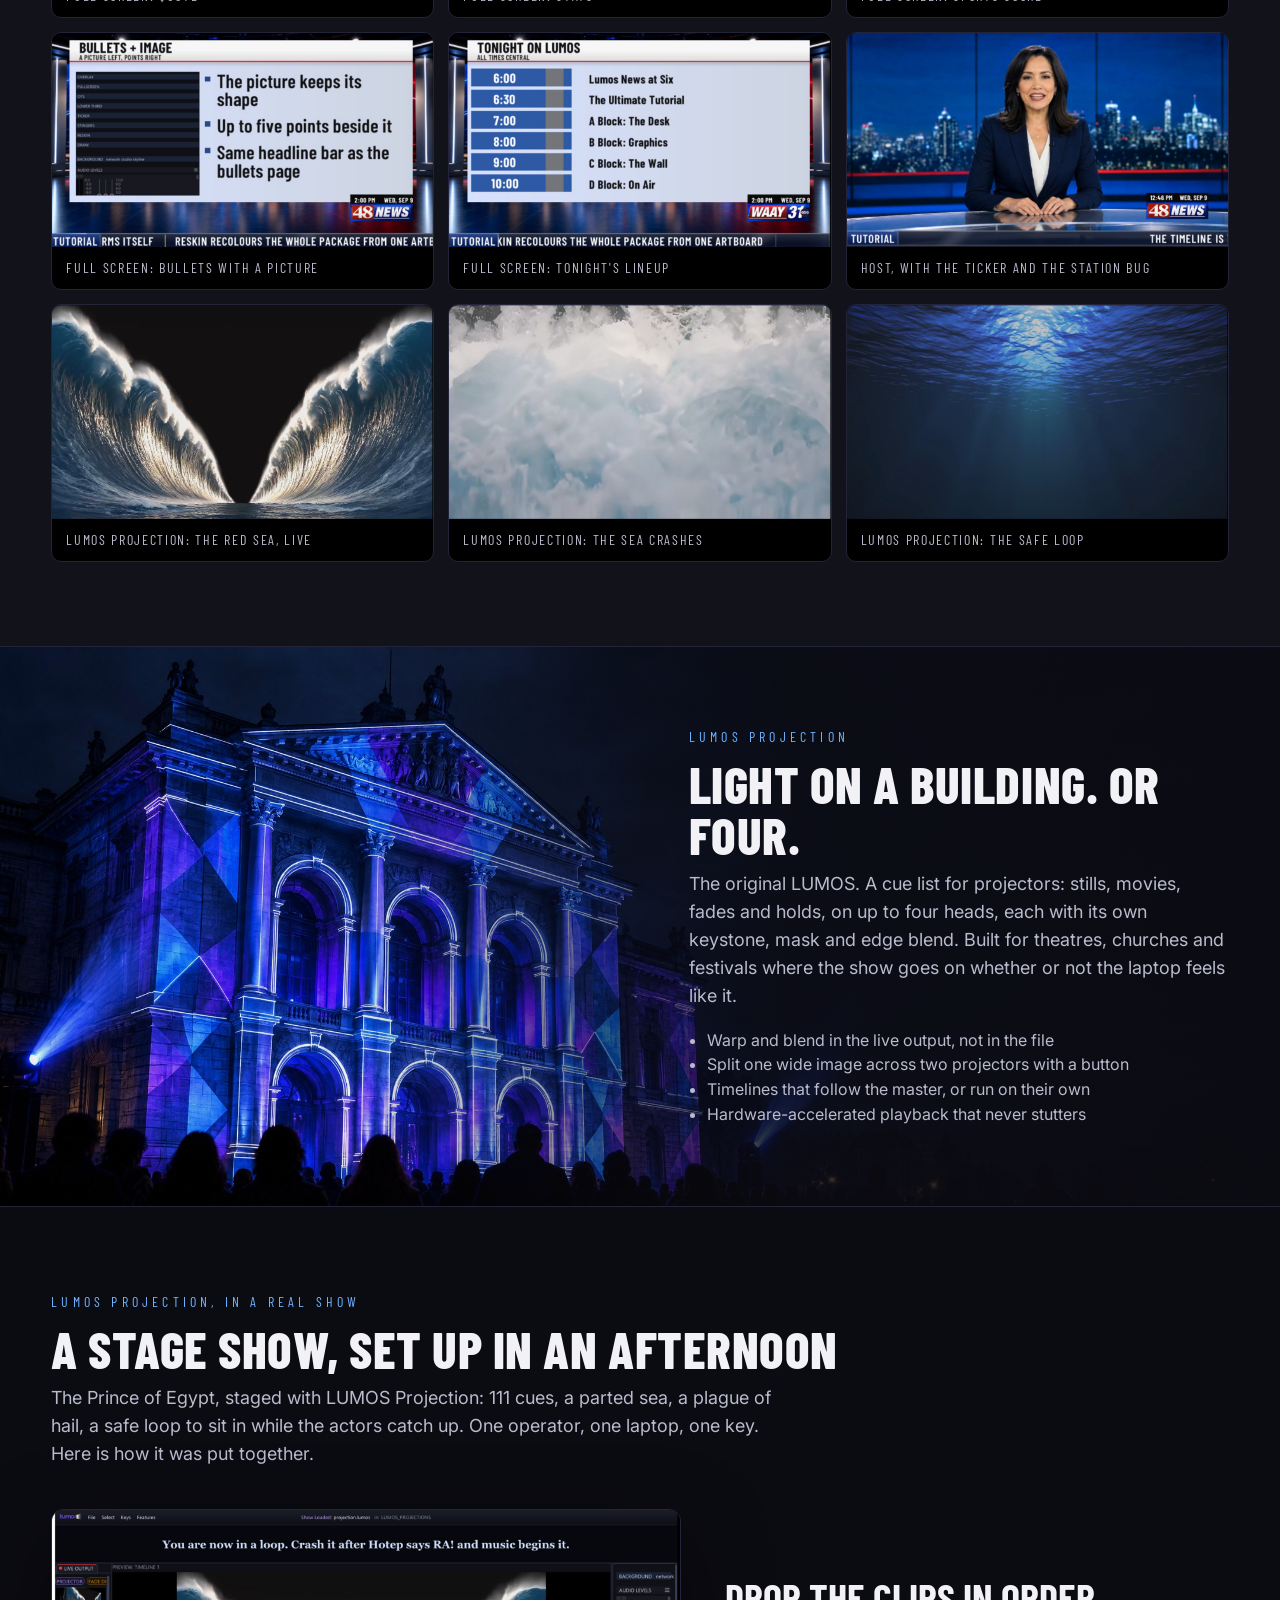
==== commit 0a98cea4: "Pick your room: four programs up front, Karaoke and the pitch deck smaller; no engine or price talk;" ====
--- a/index.html
+++ b/index.html
@@ -39,21 +39,38 @@
 
 <section>
   <div class="wrap">
-    <div class="eyebrow">Two programs, one engine</div>
+    <div class="eyebrow">Pick your room</div>
     <h2>Focus on the show.<br><span style="color:var(--acc)">The software stays out of the way.</span></h2>
-    <p class="sub">LUMOS started life driving projectors in theatres. The same engine that never drops a frame on a stage now runs a broadcast desk. Both are made for one person to run alone, live, without looking away from the audience.</p>
-    <div class="products">
+    <p class="sub">Every LUMOS program is built for one room and one person. Open it, and only the tools that room needs are on the screen. The whole job is a list of rows and one key. If you can run a slide deck, you can run this.</p>
+    <div class="products four">
       <a class="card" href="#broadcaster">
         <img src="img/onair_roll1.jpg" alt="">
-        <div class="body"><span class="tag">BROADCAST</span><h3>LUMOS Broadcaster</h3><p>The rundown is the deck. Shots, thirds, tickers, stingers, callers and the stream, all on one timeline, all on the space bar.</p></div>
+        <div class="body"><span class="tag">NEWS</span><h3>LUMOS Broadcaster</h3><p>A newscast on the space bar. Shots, lower thirds, tickers, stingers, callers and the stream, all on one rundown.</p></div>
       </a>
       <a class="card" href="#projection">
         <img src="img/hero_projection.jpg" alt="">
-        <div class="body"><span class="tag">PROJECTION</span><h3>LUMOS Projection</h3><p>Multi-projector playback that just plays. Keystone, edge blend, split screens, cues with fades, from one laptop.</p></div>
-      </a>
-    </div>
-  </div>
-</section>
+        <div class="body"><span class="tag">STAGE</span><h3>LUMOS Projection</h3><p>Cues for projectors that just play. Keystone, edge blend, up to four heads, a note on every cue, from one laptop.</p></div>
+      </a>
+      <a class="card" href="#church">
+        <img src="img/art_pastor.jpg" alt="">
+        <div class="body"><span class="tag">SUNDAY</span><h3>LUMOS Mega Church</h3><p>The pastor's lower third, sing-along lyrics and the scripture banner in the church's own colours. A volunteer can run it.</p></div>
+      </a>
+      <a class="card" href="#broadcaster">
+        <img src="img/art_gaming.jpg" alt="">
+        <div class="body"><span class="tag">STREAM</span><h3>LUMOS Streamers Delight</h3><p>Capture the game, press PRESENTER CIRCLE, go live to Twitch, Kick or YouTube. Friends join from a link and land in circles.</p></div>
+      </a>
+    </div>
+    <div class="products minis">
+      <a class="card mini" href="#karaoke">
+        <img src="img/art_karaoke.jpg" alt="">
+        <div class="body"><span class="tag">SING</span><h3>LUMOS Karaoke</h3><p>Drop a song, paste the words. The lyrics time themselves.</p></div>
+      </a>
+      <a class="card mini" href="#easy">
+        <img src="img/cd_slideshow.jpg" alt="">
+        <div class="body"><span class="tag">PITCH</span><h3>LUMOS Slideshow Maker and Presenter</h3><p>A pitch deck that plays video without a stutter, with a presenter note on every slide.</p></div>
+      </a>
+    </div>
+  </section>
 
 <section class="alt" id="easy">
   <div class="wrap">
@@ -368,7 +385,7 @@
   <div class="wrap">
     <div class="eyebrow">The pills</div>
     <h2>Tap a pill. That is the programming.</h2>
-    <p class="sub">There is no scripting in LUMOS. A cue does what its pills say. Tap one on the row and it lights up. That is the same in Broadcaster and in Projection.</p>
+    <p class="sub">There is no scripting in LUMOS. A cue does what its pills say. Tap one on the row and it lights up. Every LUMOS program works this way.</p>
     <div class="pic" style="margin-bottom:26px;max-width:1070px"><img src="img/poe_pills.jpg" alt="The pill row"></div>
     <div class="grid pills">
       <div class="f"><span class="pill-chip c-red">HLD FIRST</span><p>Hold on the first frame until SPACE. The picture is up, the movie waits for the actor.</p></div>
@@ -424,8 +441,8 @@
 <section class="alt" id="programs">
   <div class="wrap">
     <div class="eyebrow">Six programs</div>
-    <h2>One engine. Six boxes. Each one built for its room.</h2>
-    <p class="sub">Every LUMOS program is sold separately and tailored to the person running it: the same engine underneath, and on the screen only the tools that room needs. A church never sees a sports score; a streamer never sees a keystone.</p>
+    <h2>Six programs. Each one built for its room.</h2>
+    <p class="sub">Each LUMOS program is tailored to the person running it. On the screen are only the tools that room needs, and nothing from the other rooms. A church never sees a sports score; a streamer never sees a keystone. Learn one afternoon, run it that night.</p>
     <div class="cases">
       <a class="case" href="#broadcaster"><img src="img/cd_broadcaster.jpg" alt="LUMOS Broadcaster"><b>LUMOS Broadcaster</b><p>A newscast on one key. Shots, thirds, tickers, callers, the phone line, record and stream.</p></a>
       <a class="case" href="#projection"><img src="img/cd_projection.jpg" alt="LUMOS Projection"><b>LUMOS Projection</b><p>Cues for projectors. Keystone, mask, edge blend, up to four heads, the mapping editor.</p></a>
@@ -434,7 +451,7 @@
       <a class="case" href="#karaoke"><img src="img/cd_karaoke.jpg" alt="LUMOS Karaoke"><b>LUMOS Karaoke</b><p>Drop a song, paste the words. The lyrics time themselves and come up on the screen.</p></a>
       <a class="case" href="#easy"><img src="img/cd_slideshow.jpg" alt="LUMOS Slideshow Maker and Presenter"><b>LUMOS Slideshow Maker and Presenter</b><p>A deck that plays video without a stutter, with fades, holds and a presenter note on every slide.</p></a>
     </div>
-    <p style="color:var(--dim);font-size:14px;margin-top:22px">Sold separately. Each program is its own install, tailored to its user, with nothing from the other rooms on the screen.</p>
+    <p style="color:var(--dim);font-size:14px;margin-top:22px">Each program is its own install, tailored to its user, with nothing from the other rooms on the screen.</p>
   </div>
 </section>
 
--- a/style.css
+++ b/style.css
@@ -163,3 +163,9 @@
 .case p { margin: 0; color: var(--ink2); font-size: 13.5px; }
 @media (max-width: 1100px) { .cases { grid-template-columns: repeat(3, 1fr); } }
 @media (max-width: 640px) { .cases { grid-template-columns: repeat(2, 1fr); } }
+
+/* four rooms + two minis (round 9) */
+.products.four { grid-template-columns: 1fr 1fr; }
+.products.minis { grid-template-columns: 1fr 1fr; margin-top: 26px; }
+.card.mini { min-height: 240px; }
+.card.mini h3 { font-size: 30px; }
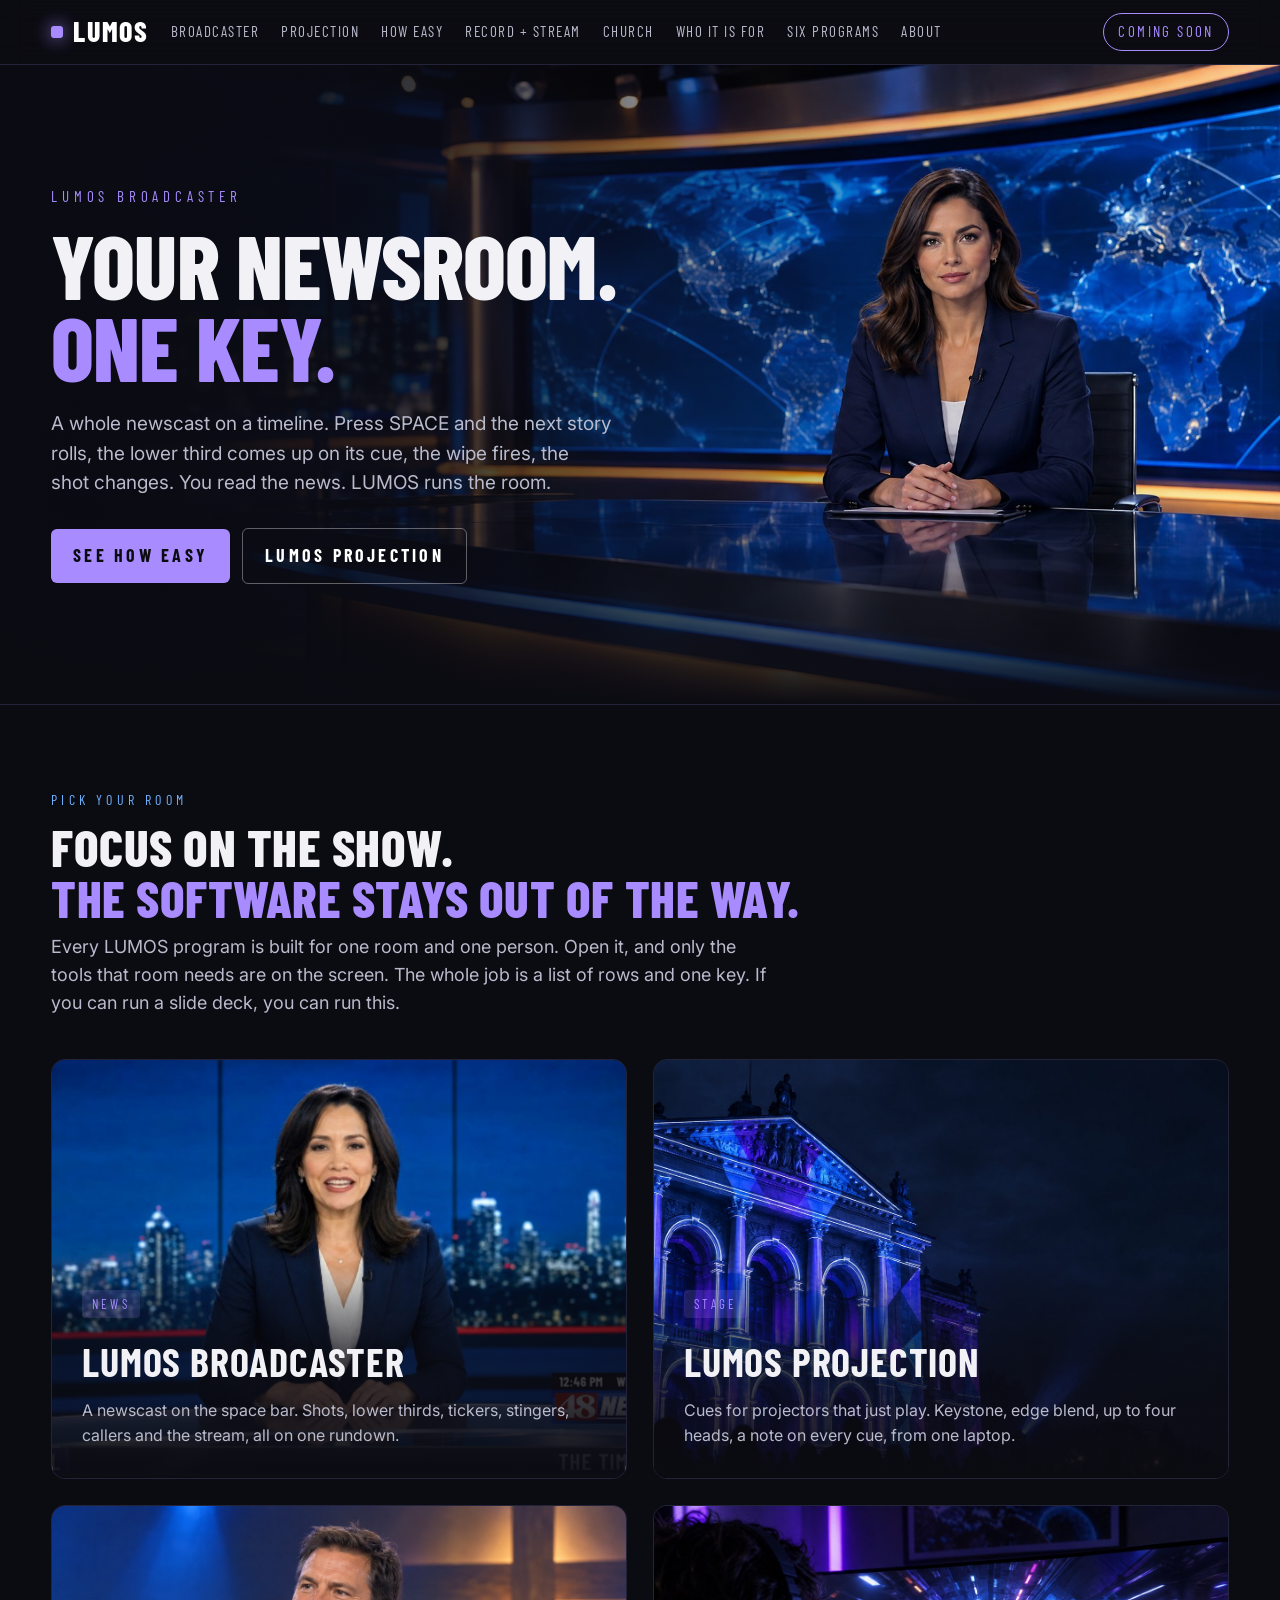
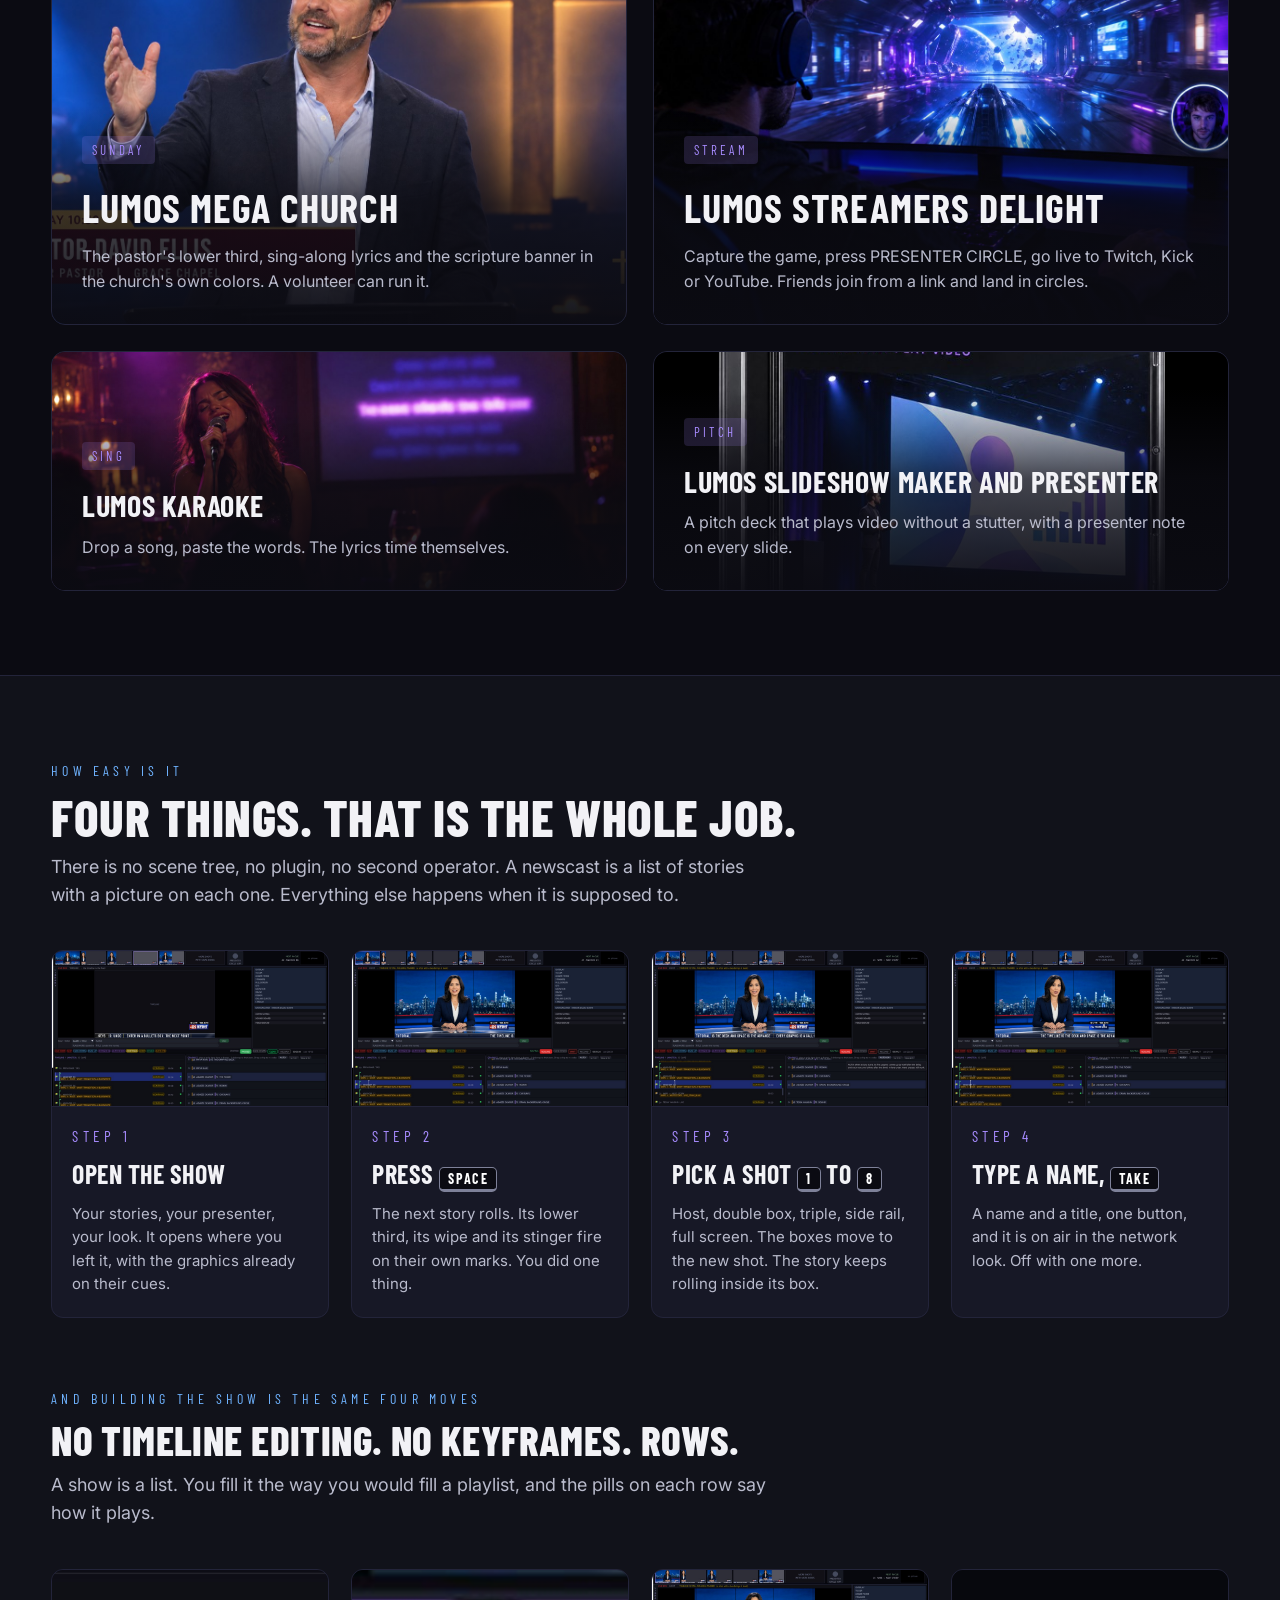
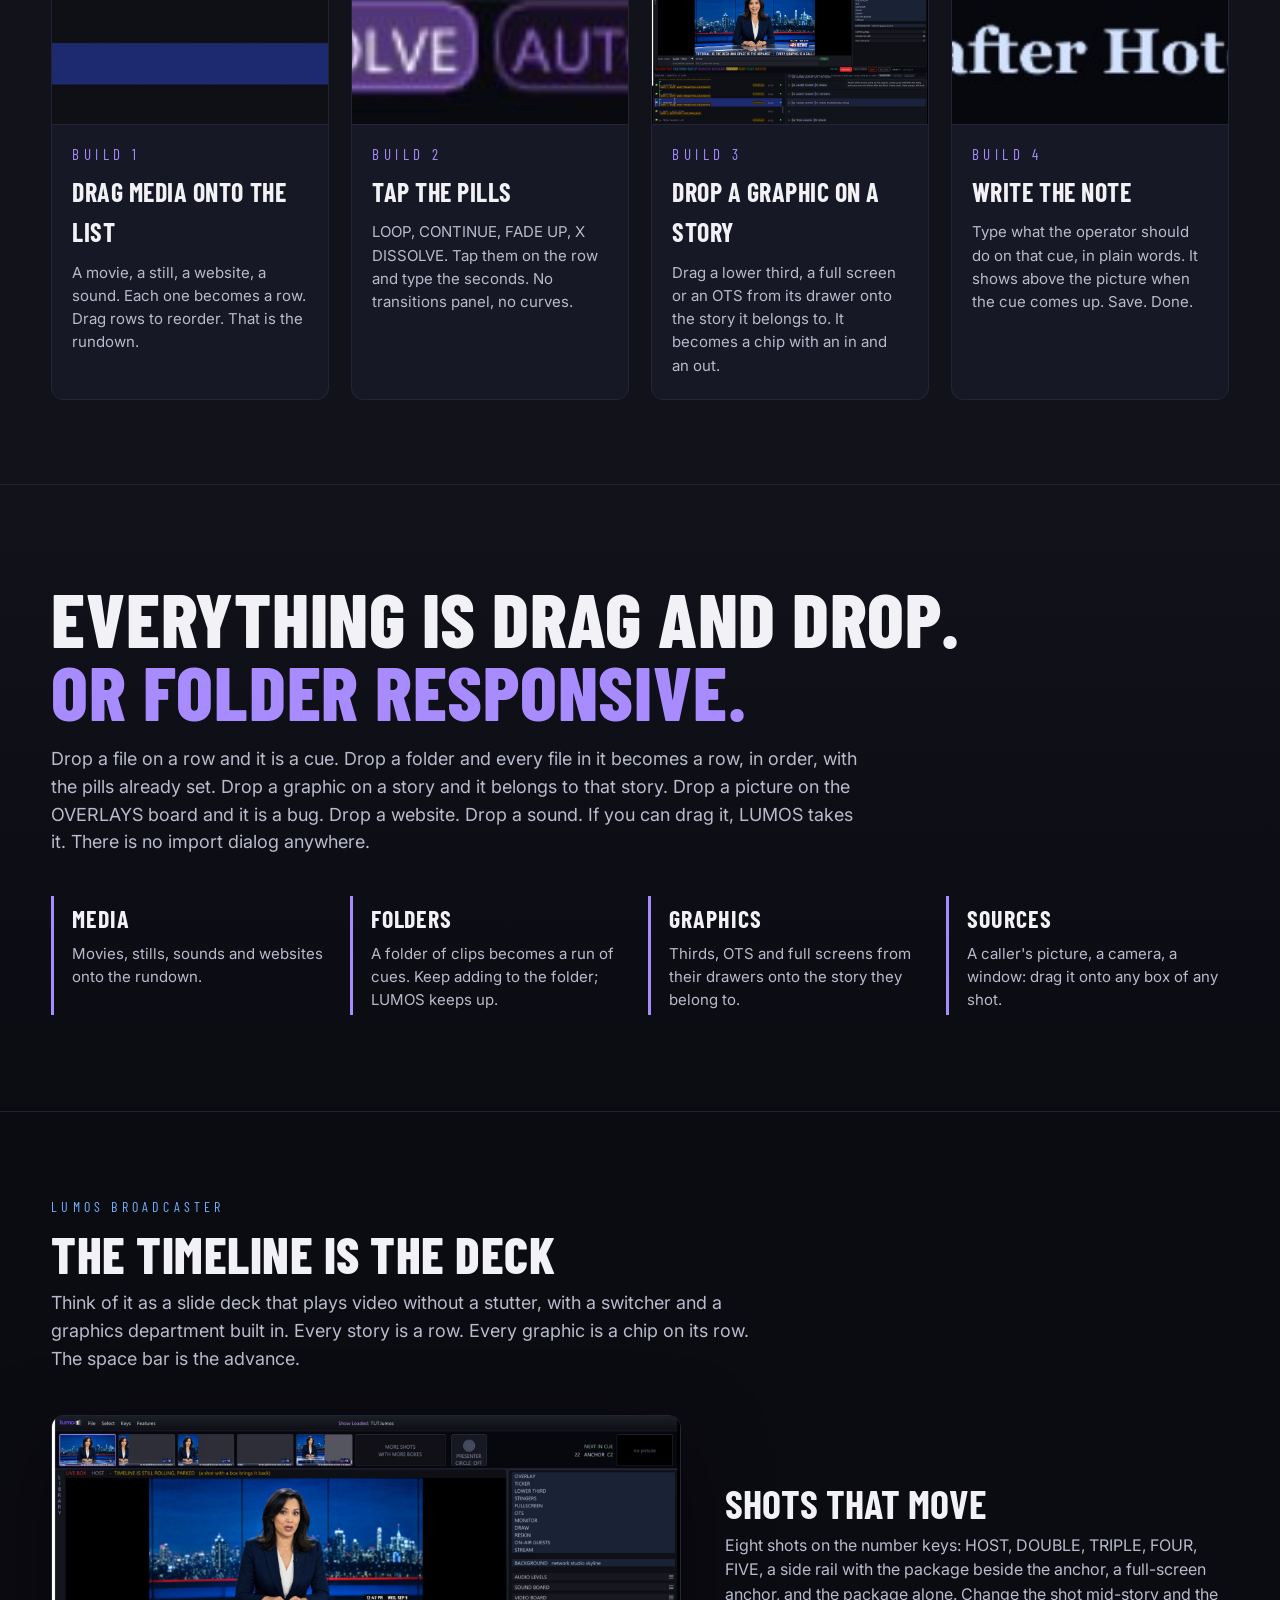
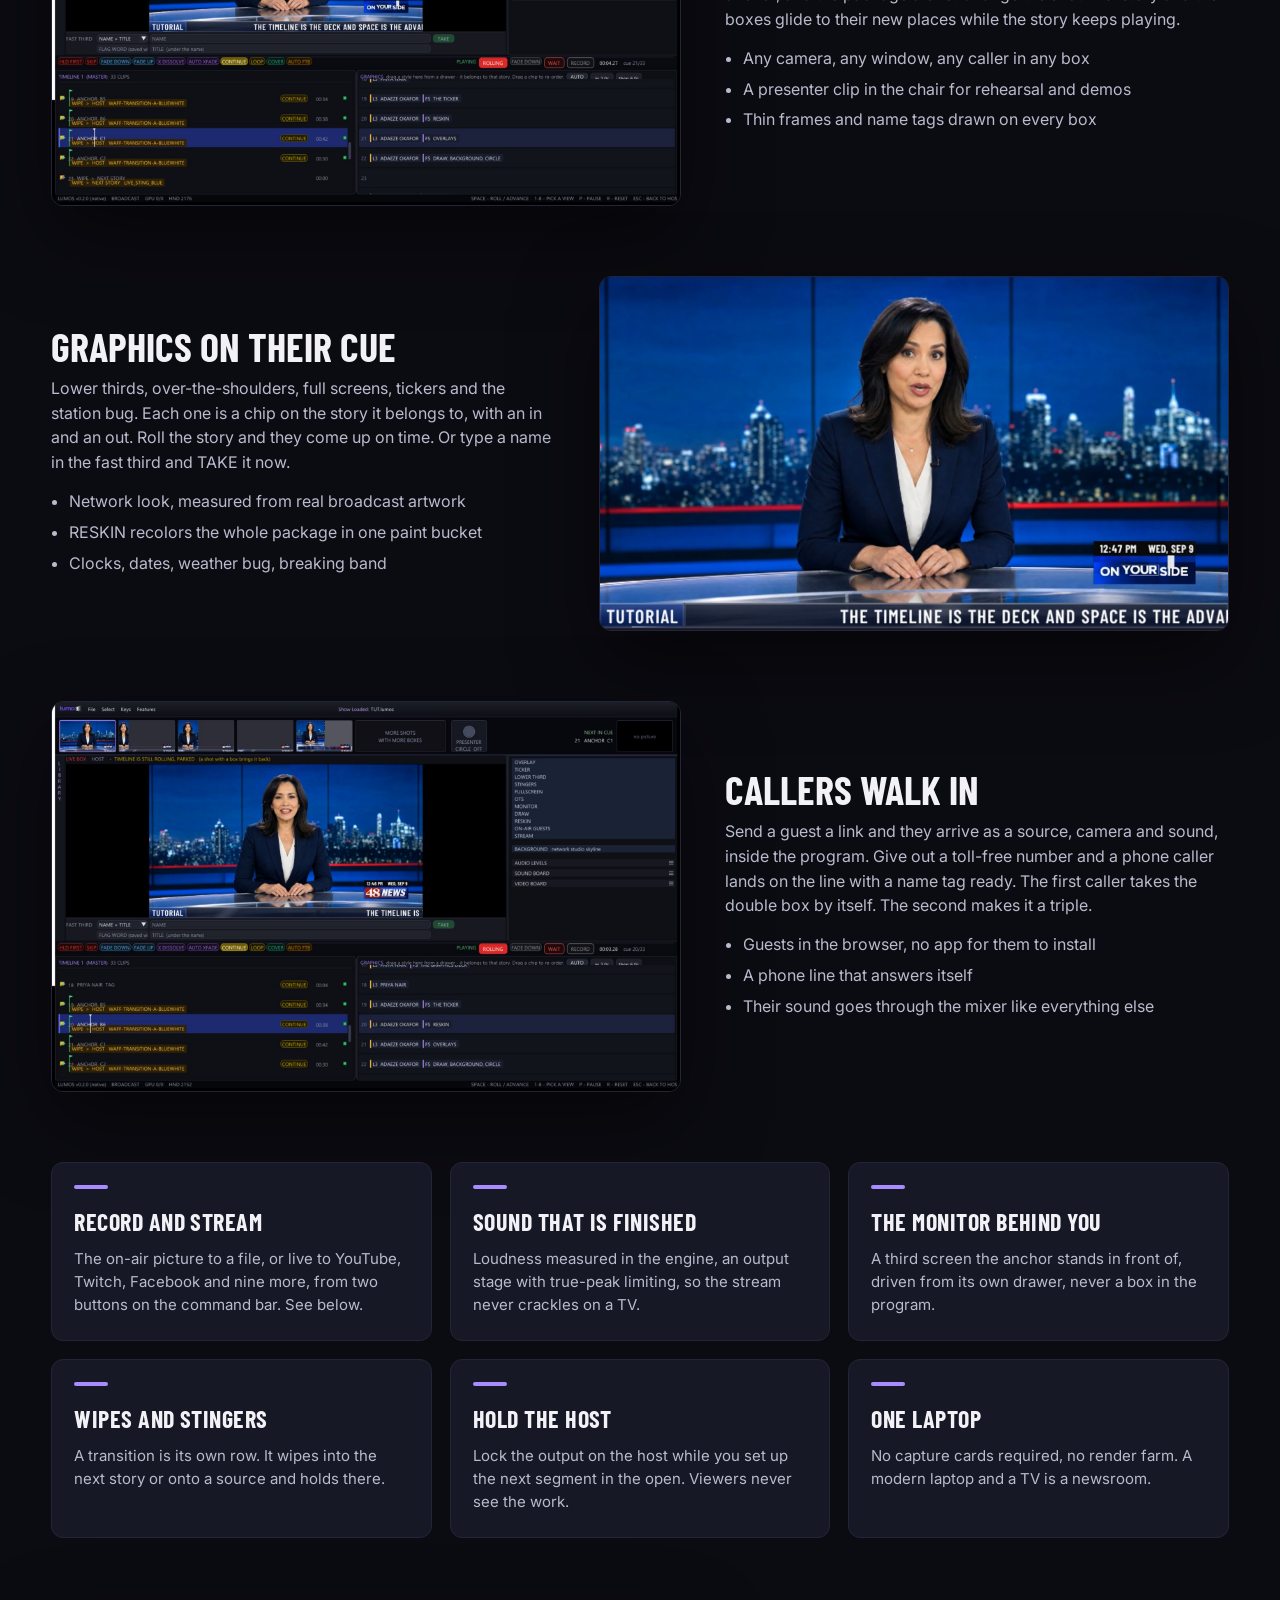
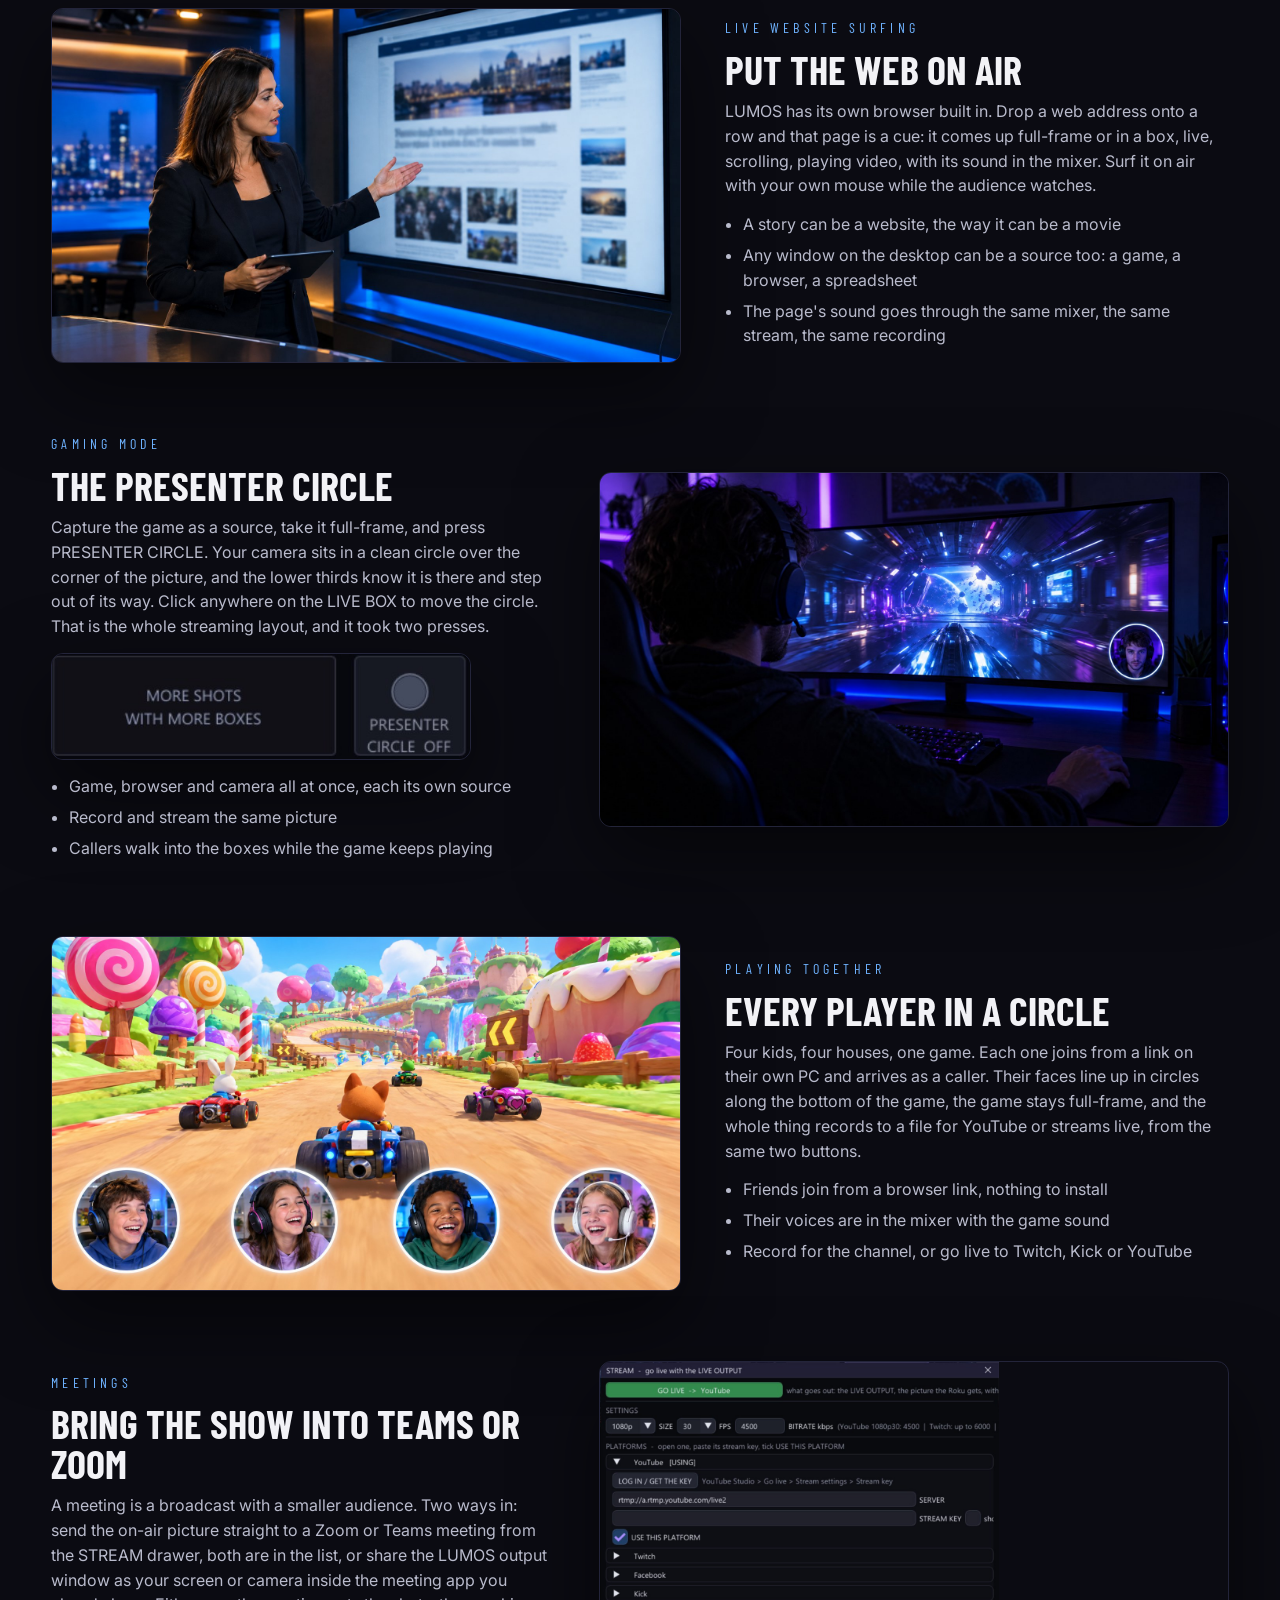
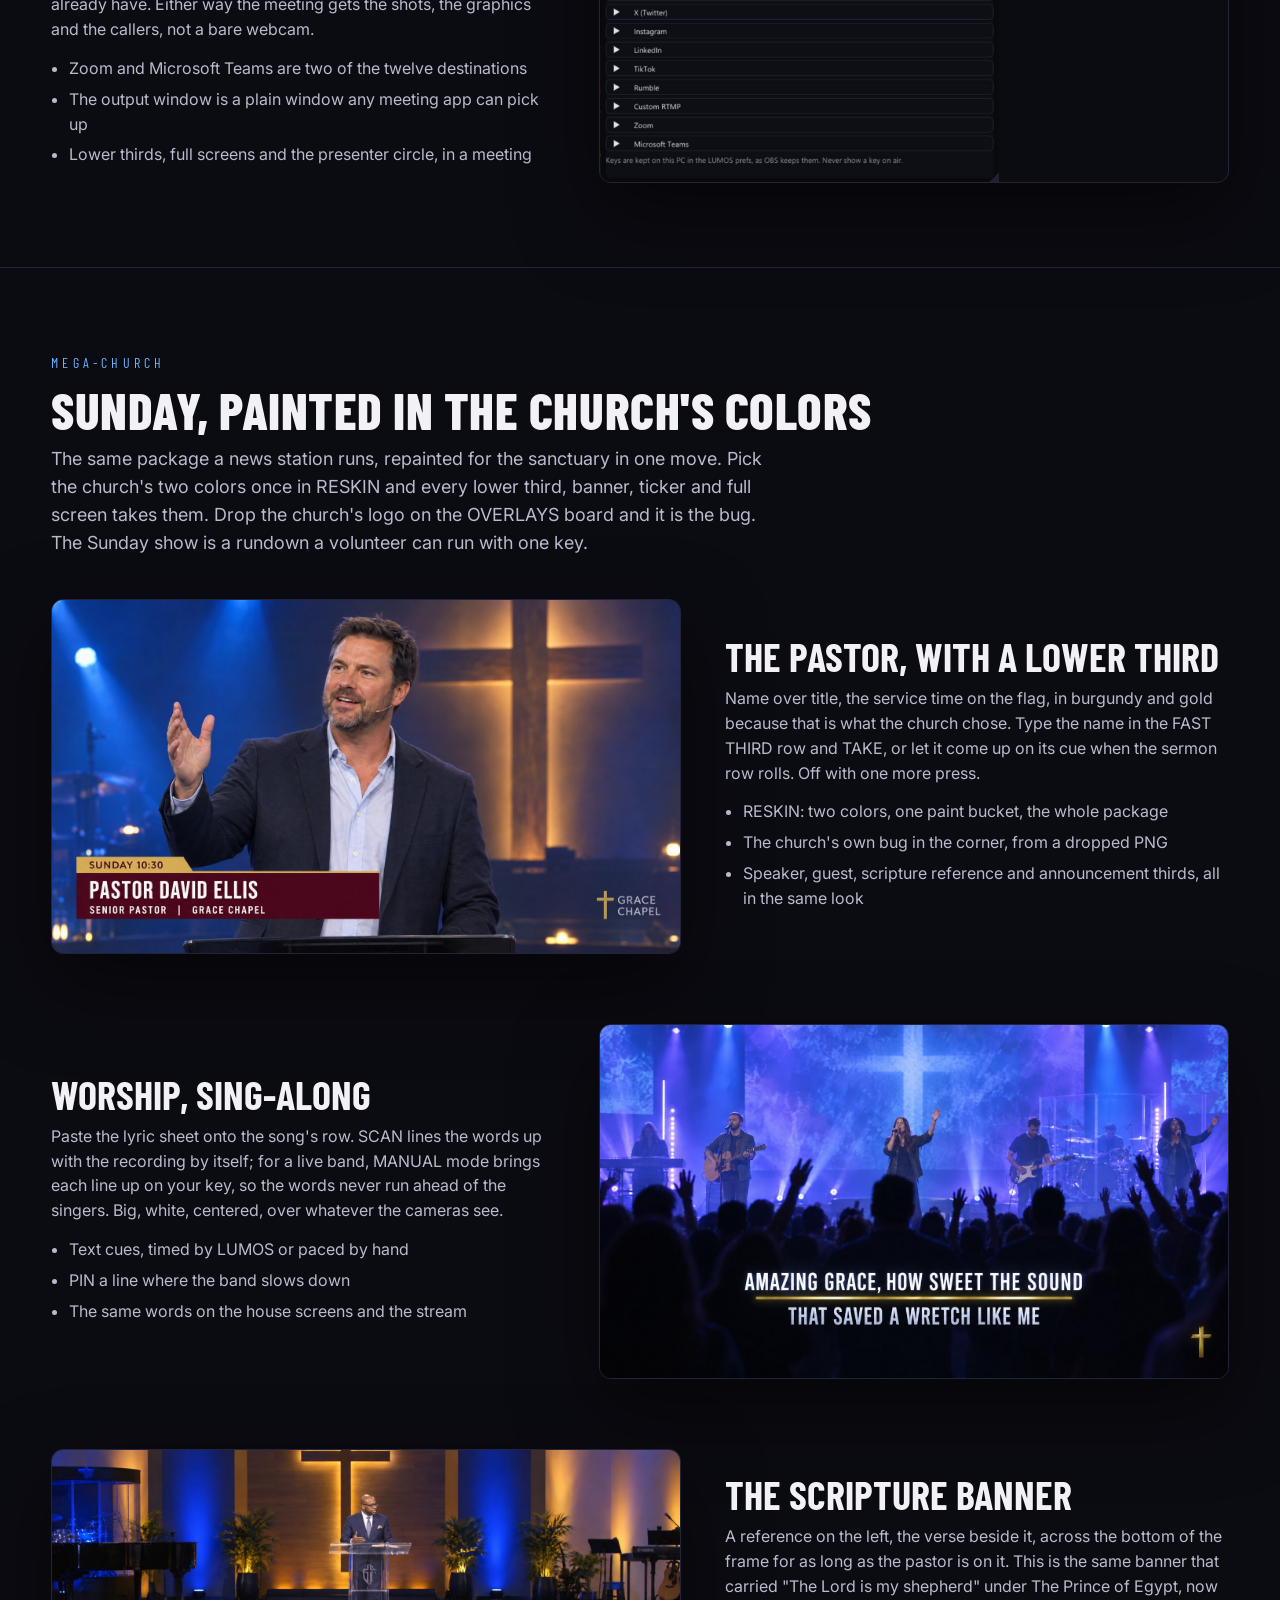
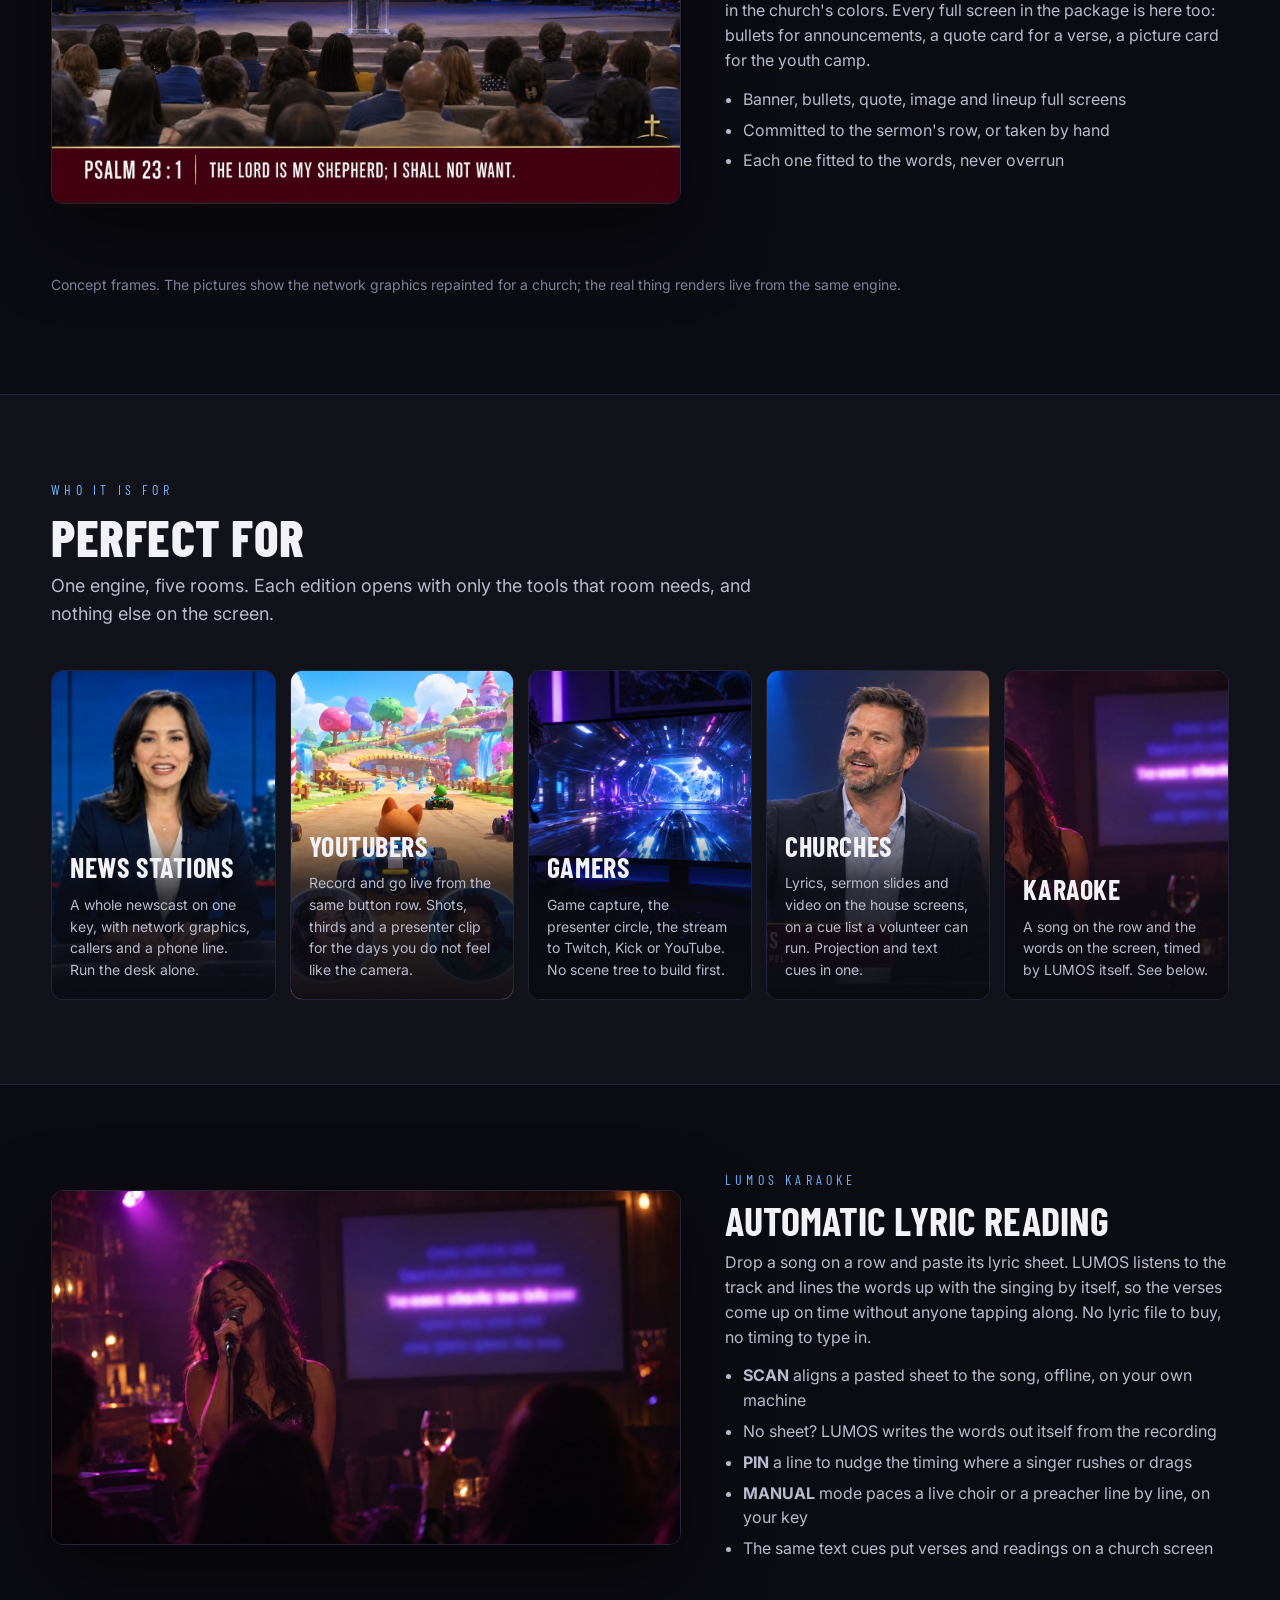
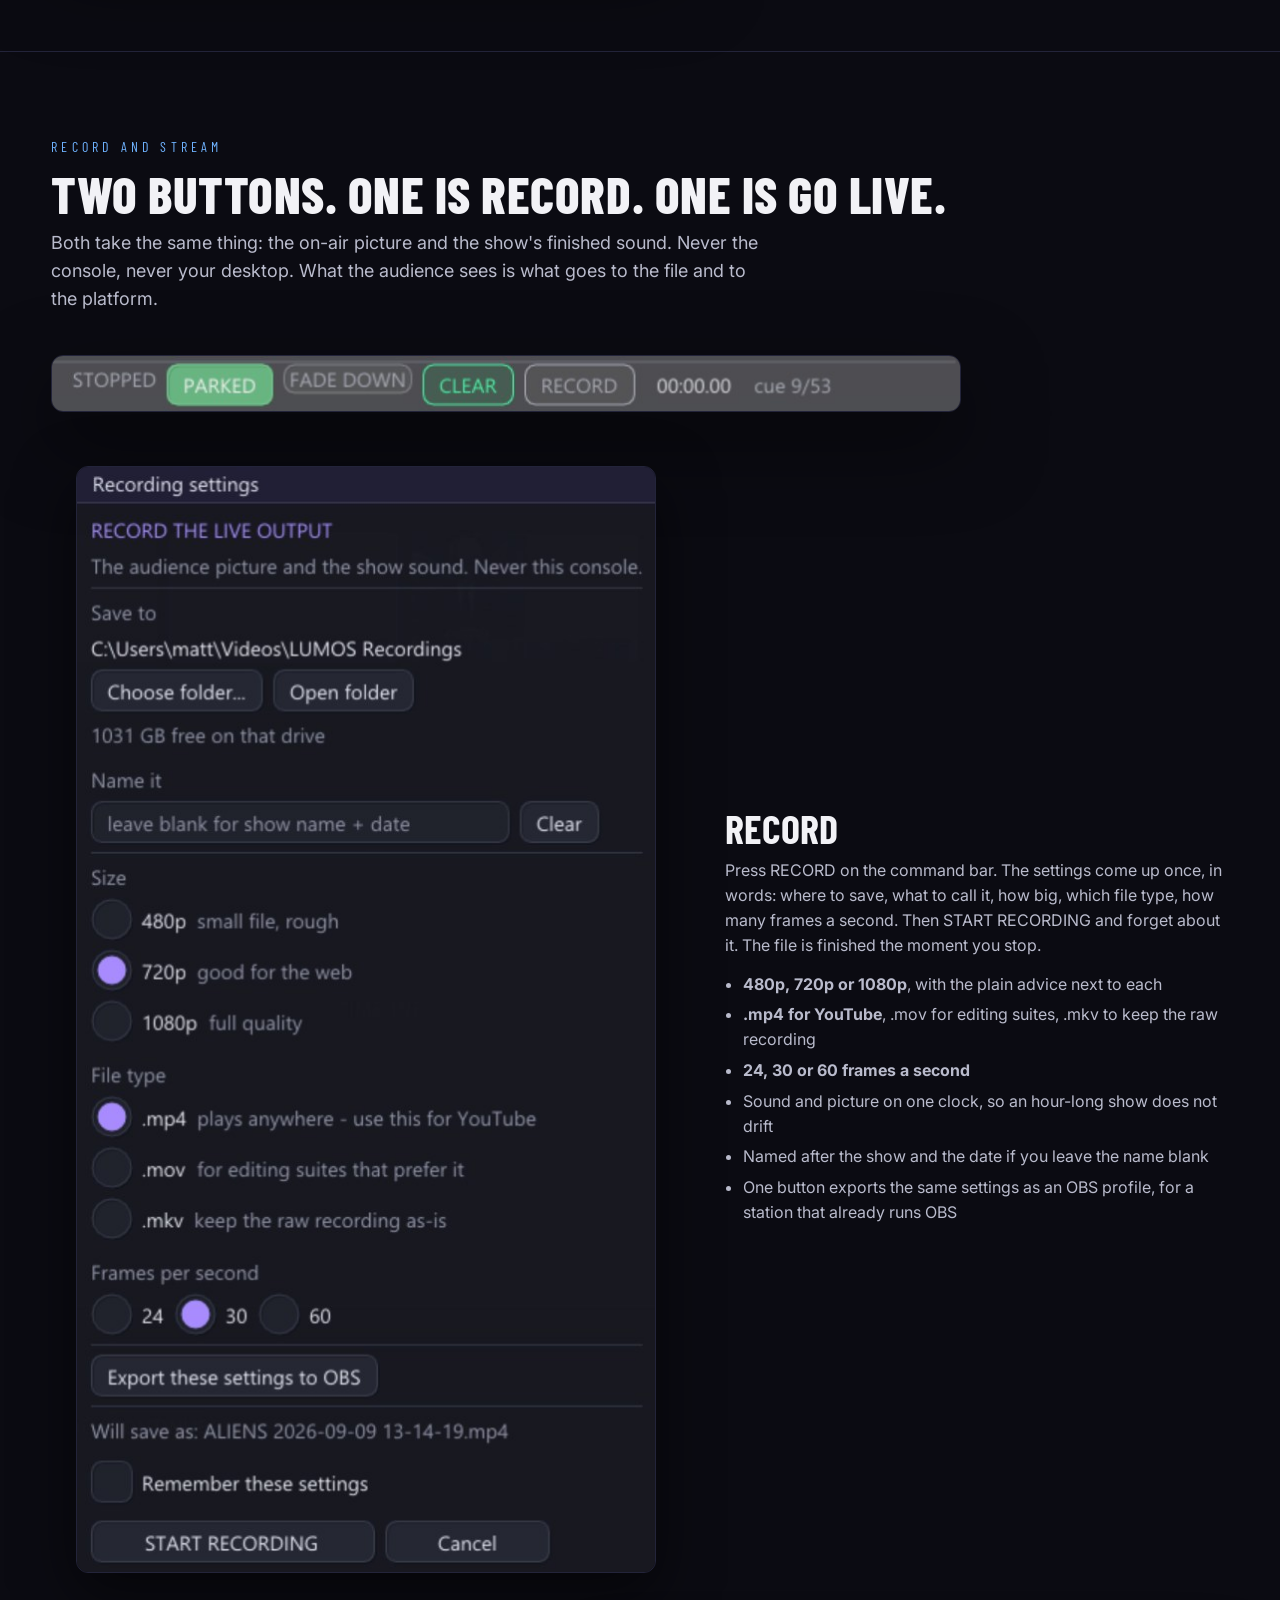
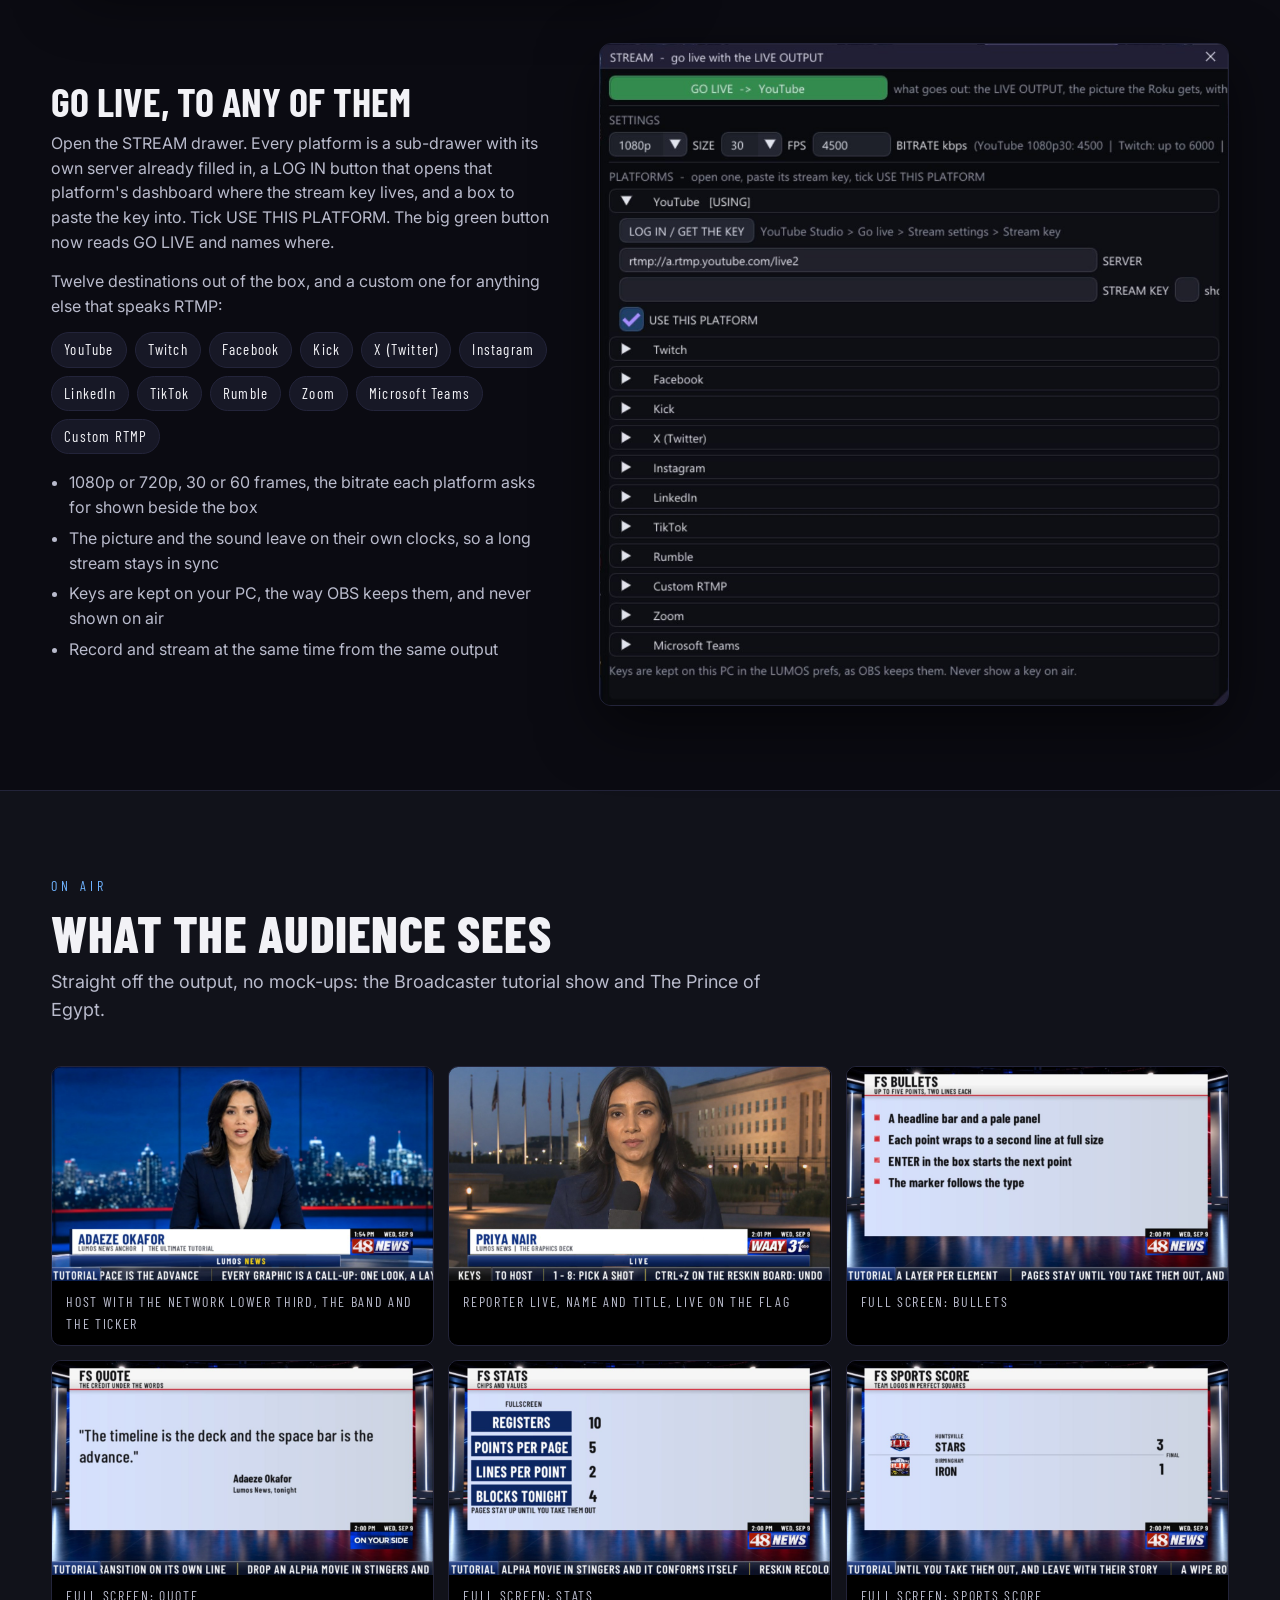
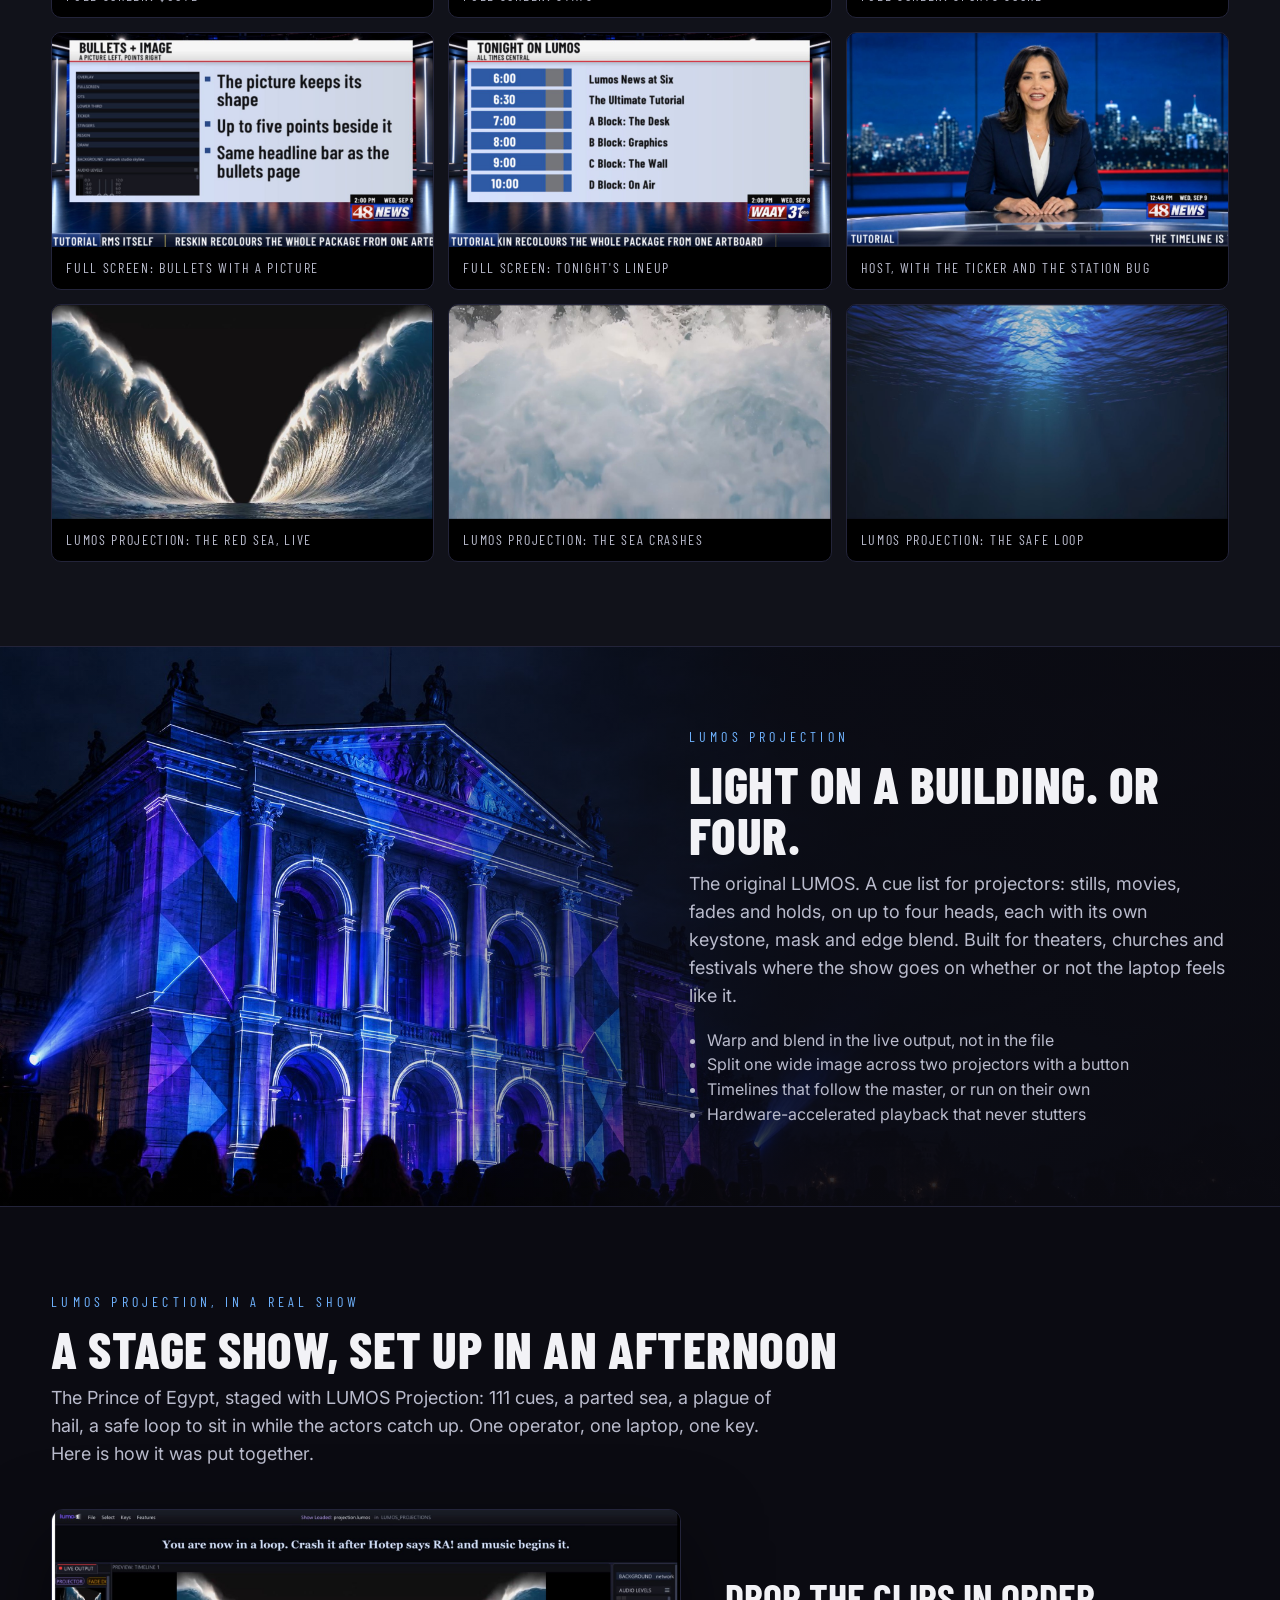
==== commit 2036bd7b: "American English throughout" ====
--- a/index.html
+++ b/index.html
@@ -53,7 +53,7 @@
       </a>
       <a class="card" href="#church">
         <img src="img/art_pastor.jpg" alt="">
-        <div class="body"><span class="tag">SUNDAY</span><h3>LUMOS Mega Church</h3><p>The pastor's lower third, sing-along lyrics and the scripture banner in the church's own colours. A volunteer can run it.</p></div>
+        <div class="body"><span class="tag">SUNDAY</span><h3>LUMOS Mega Church</h3><p>The pastor's lower third, sing-along lyrics and the scripture banner in the church's own colors. A volunteer can run it.</p></div>
       </a>
       <a class="card" href="#broadcaster">
         <img src="img/art_gaming.jpg" alt="">
@@ -129,7 +129,7 @@
       <div>
         <h3>Graphics on their cue</h3>
         <p>Lower thirds, over-the-shoulders, full screens, tickers and the station bug. Each one is a chip on the story it belongs to, with an in and an out. Roll the story and they come up on time. Or type a name in the fast third and TAKE it now.</p>
-        <ul><li>Network look, measured from real broadcast artwork</li><li>RESKIN recolours the whole package in one paint bucket</li><li>Clocks, dates, weather bug, breaking band</li></ul>
+        <ul><li>Network look, measured from real broadcast artwork</li><li>RESKIN recolors the whole package in one paint bucket</li><li>Clocks, dates, weather bug, breaking band</li></ul>
       </div>
     </div>
 
@@ -197,15 +197,15 @@
 <section id="church">
   <div class="wrap">
     <div class="eyebrow">Mega-church</div>
-    <h2>Sunday, painted in the church's colours</h2>
-    <p class="sub">The same package a news station runs, repainted for the sanctuary in one move. Pick the church's two colours once in RESKIN and every lower third, banner, ticker and full screen takes them. Drop the church's logo on the OVERLAYS board and it is the bug. The Sunday show is a rundown a volunteer can run with one key.</p>
+    <h2>Sunday, painted in the church's colors</h2>
+    <p class="sub">The same package a news station runs, repainted for the sanctuary in one move. Pick the church's two colors once in RESKIN and every lower third, banner, ticker and full screen takes them. Drop the church's logo on the OVERLAYS board and it is the bug. The Sunday show is a rundown a volunteer can run with one key.</p>
 
     <div class="row">
       <div class="pic"><img src="img/art_pastor.jpg" alt=""></div>
       <div>
         <h3>The pastor, with a lower third</h3>
         <p>Name over title, the service time on the flag, in burgundy and gold because that is what the church chose. Type the name in the FAST THIRD row and TAKE, or let it come up on its cue when the sermon row rolls. Off with one more press.</p>
-        <ul><li>RESKIN: two colours, one paint bucket, the whole package</li><li>The church's own bug in the corner, from a dropped PNG</li><li>Speaker, guest, scripture reference and announcement thirds, all in the same look</li></ul>
+        <ul><li>RESKIN: two colors, one paint bucket, the whole package</li><li>The church's own bug in the corner, from a dropped PNG</li><li>Speaker, guest, scripture reference and announcement thirds, all in the same look</li></ul>
       </div>
     </div>
 
@@ -213,7 +213,7 @@
       <div class="pic"><img src="img/art_worship.jpg" alt=""></div>
       <div>
         <h3>Worship, sing-along</h3>
-        <p>Paste the lyric sheet onto the song's row. SCAN lines the words up with the recording by itself; for a live band, MANUAL mode brings each line up on your key, so the words never run ahead of the singers. Big, white, centred, over whatever the cameras see.</p>
+        <p>Paste the lyric sheet onto the song's row. SCAN lines the words up with the recording by itself; for a live band, MANUAL mode brings each line up on your key, so the words never run ahead of the singers. Big, white, centered, over whatever the cameras see.</p>
         <ul><li>Text cues, timed by LUMOS or paced by hand</li><li>PIN a line where the band slows down</li><li>The same words on the house screens and the stream</li></ul>
       </div>
     </div>
@@ -222,7 +222,7 @@
       <div class="pic"><img src="img/art_scripture.jpg" alt=""></div>
       <div>
         <h3>The scripture banner</h3>
-        <p>A reference on the left, the verse beside it, across the bottom of the frame for as long as the pastor is on it. This is the same banner that carried "The Lord is my shepherd" under The Prince of Egypt, now in the church's colours. Every full screen in the package is here too: bullets for announcements, a quote card for a verse, a picture card for the youth camp.</p>
+        <p>A reference on the left, the verse beside it, across the bottom of the frame for as long as the pastor is on it. This is the same banner that carried "The Lord is my shepherd" under The Prince of Egypt, now in the church's colors. Every full screen in the package is here too: bullets for announcements, a quote card for a verse, a picture card for the youth camp.</p>
         <ul><li>Banner, bullets, quote, image and lineup full screens</li><li>Committed to the sermon's row, or taken by hand</li><li>Each one fitted to the words, never overrun</li></ul>
       </div>
     </div>
@@ -336,7 +336,7 @@
     <div class="copy">
       <div class="eyebrow">LUMOS Projection</div>
       <h2>Light on a building. Or four.</h2>
-      <p class="sub" style="margin-bottom:18px">The original LUMOS. A cue list for projectors: stills, movies, fades and holds, on up to four heads, each with its own keystone, mask and edge blend. Built for theatres, churches and festivals where the show goes on whether or not the laptop feels like it.</p>
+      <p class="sub" style="margin-bottom:18px">The original LUMOS. A cue list for projectors: stills, movies, fades and holds, on up to four heads, each with its own keystone, mask and edge blend. Built for theaters, churches and festivals where the show goes on whether or not the laptop feels like it.</p>
       <ul style="color:var(--ink2);padding-left:18px;margin:0">
         <li>Warp and blend in the live output, not in the file</li>
         <li>Split one wide image across two projectors with a button</li>
@@ -429,7 +429,7 @@
     <div class="row" style="margin:0">
       <div>
         <p class="sub" style="margin-bottom:18px">LUMOS is written by <b style="color:#fff">Matt Warren</b>, a graphic artist in Huntsville, Alabama. Since 2015 he has been the graphic artist at WAFF 48, the NBC affiliate, building broadcast graphics and the VizRT templates that drive them. His work has earned multiple Emmy nominations over the years and multiple Abby Awards.</p>
-        <p style="color:var(--ink2)">Away from the newsroom he projects theatre: interactive backdrops for <em>The Wizard of Oz</em>, <em>The Sound of Music</em>, <em>The Prince of Egypt</em> and <em>Space Monkeys</em>, built in Unreal Engine, After Effects and software of his own. LUMOS is that software, grown up: the projection rig from the theatre and the graphics desk from the station, in one program that one person can run.</p>
+        <p style="color:var(--ink2)">Away from the newsroom he projects theater: interactive backdrops for <em>The Wizard of Oz</em>, <em>The Sound of Music</em>, <em>The Prince of Egypt</em> and <em>Space Monkeys</em>, built in Unreal Engine, After Effects and software of his own. LUMOS is that software, grown up: the projection rig from the theater and the graphics desk from the station, in one program that one person can run.</p>
         <p style="color:var(--ink2)">His own line, from his own site: <em>"100% Made by a human. Me."</em></p>
         <p style="margin-top:26px"><a class="cta" href="https://www.mattjwarren.com" target="_blank" rel="noopener">MATTJWARREN.COM</a><a class="cta ghost" href="https://www.mattjwarren.com" target="_blank" rel="noopener">THE THEATRE WORK</a></p>
       </div>
@@ -446,7 +446,7 @@
     <div class="cases">
       <a class="case" href="#broadcaster"><img src="img/cd_broadcaster.jpg" alt="LUMOS Broadcaster"><b>LUMOS Broadcaster</b><p>A newscast on one key. Shots, thirds, tickers, callers, the phone line, record and stream.</p></a>
       <a class="case" href="#projection"><img src="img/cd_projection.jpg" alt="LUMOS Projection"><b>LUMOS Projection</b><p>Cues for projectors. Keystone, mask, edge blend, up to four heads, the mapping editor.</p></a>
-      <a class="case" href="#church"><img src="img/cd_church.jpg" alt="LUMOS Mega Church"><b>LUMOS Mega Church</b><p>Sunday in the church's colours. Pastor thirds, sing-along lyrics, the scripture banner, house screens.</p></a>
+      <a class="case" href="#church"><img src="img/cd_church.jpg" alt="LUMOS Mega Church"><b>LUMOS Mega Church</b><p>Sunday in the church's colors. Pastor thirds, sing-along lyrics, the scripture banner, house screens.</p></a>
       <a class="case" href="#broadcaster"><img src="img/cd_streamers.jpg" alt="LUMOS Streamers Delight"><b>LUMOS Streamers Delight</b><p>Game capture, the presenter circle, friends in circles, straight to Twitch, Kick or YouTube.</p></a>
       <a class="case" href="#karaoke"><img src="img/cd_karaoke.jpg" alt="LUMOS Karaoke"><b>LUMOS Karaoke</b><p>Drop a song, paste the words. The lyrics time themselves and come up on the screen.</p></a>
       <a class="case" href="#easy"><img src="img/cd_slideshow.jpg" alt="LUMOS Slideshow Maker and Presenter"><b>LUMOS Slideshow Maker and Presenter</b><p>A deck that plays video without a stutter, with fades, holds and a presenter note on every slide.</p></a>
--- a/style.css
+++ b/style.css
@@ -169,3 +169,9 @@
 .products.minis { grid-template-columns: 1fr 1fr; margin-top: 26px; }
 .card.mini { min-height: 240px; }
 .card.mini h3 { font-size: 30px; }
+
+/* the nav has nine items now: keep every one on a single line */
+.nav .wrap { gap: 22px; }
+.nav a.link { white-space: nowrap; font-size: 15px; letter-spacing: .1em; }
+.pill { white-space: nowrap; }
+@media (max-width: 1180px) { .nav a.link { font-size: 14px; letter-spacing: .06em; } .nav .wrap { gap: 16px; } }
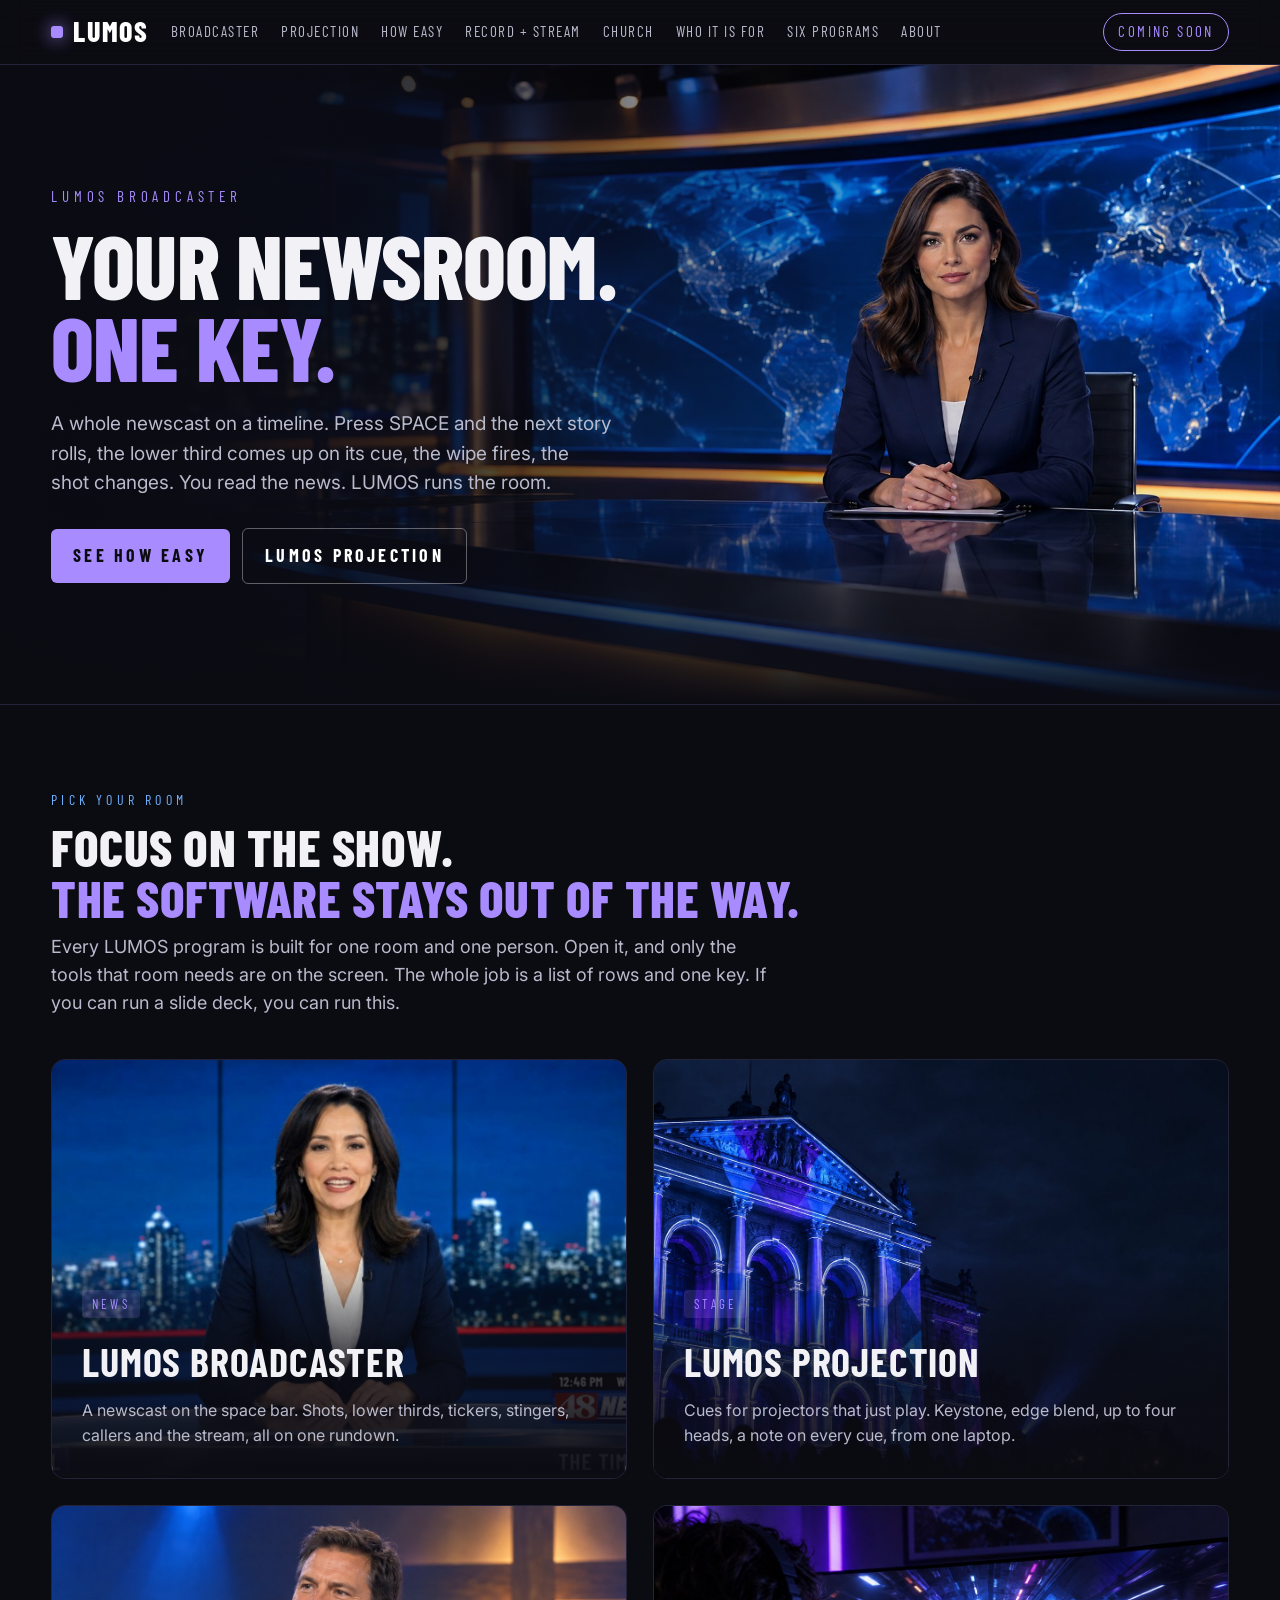
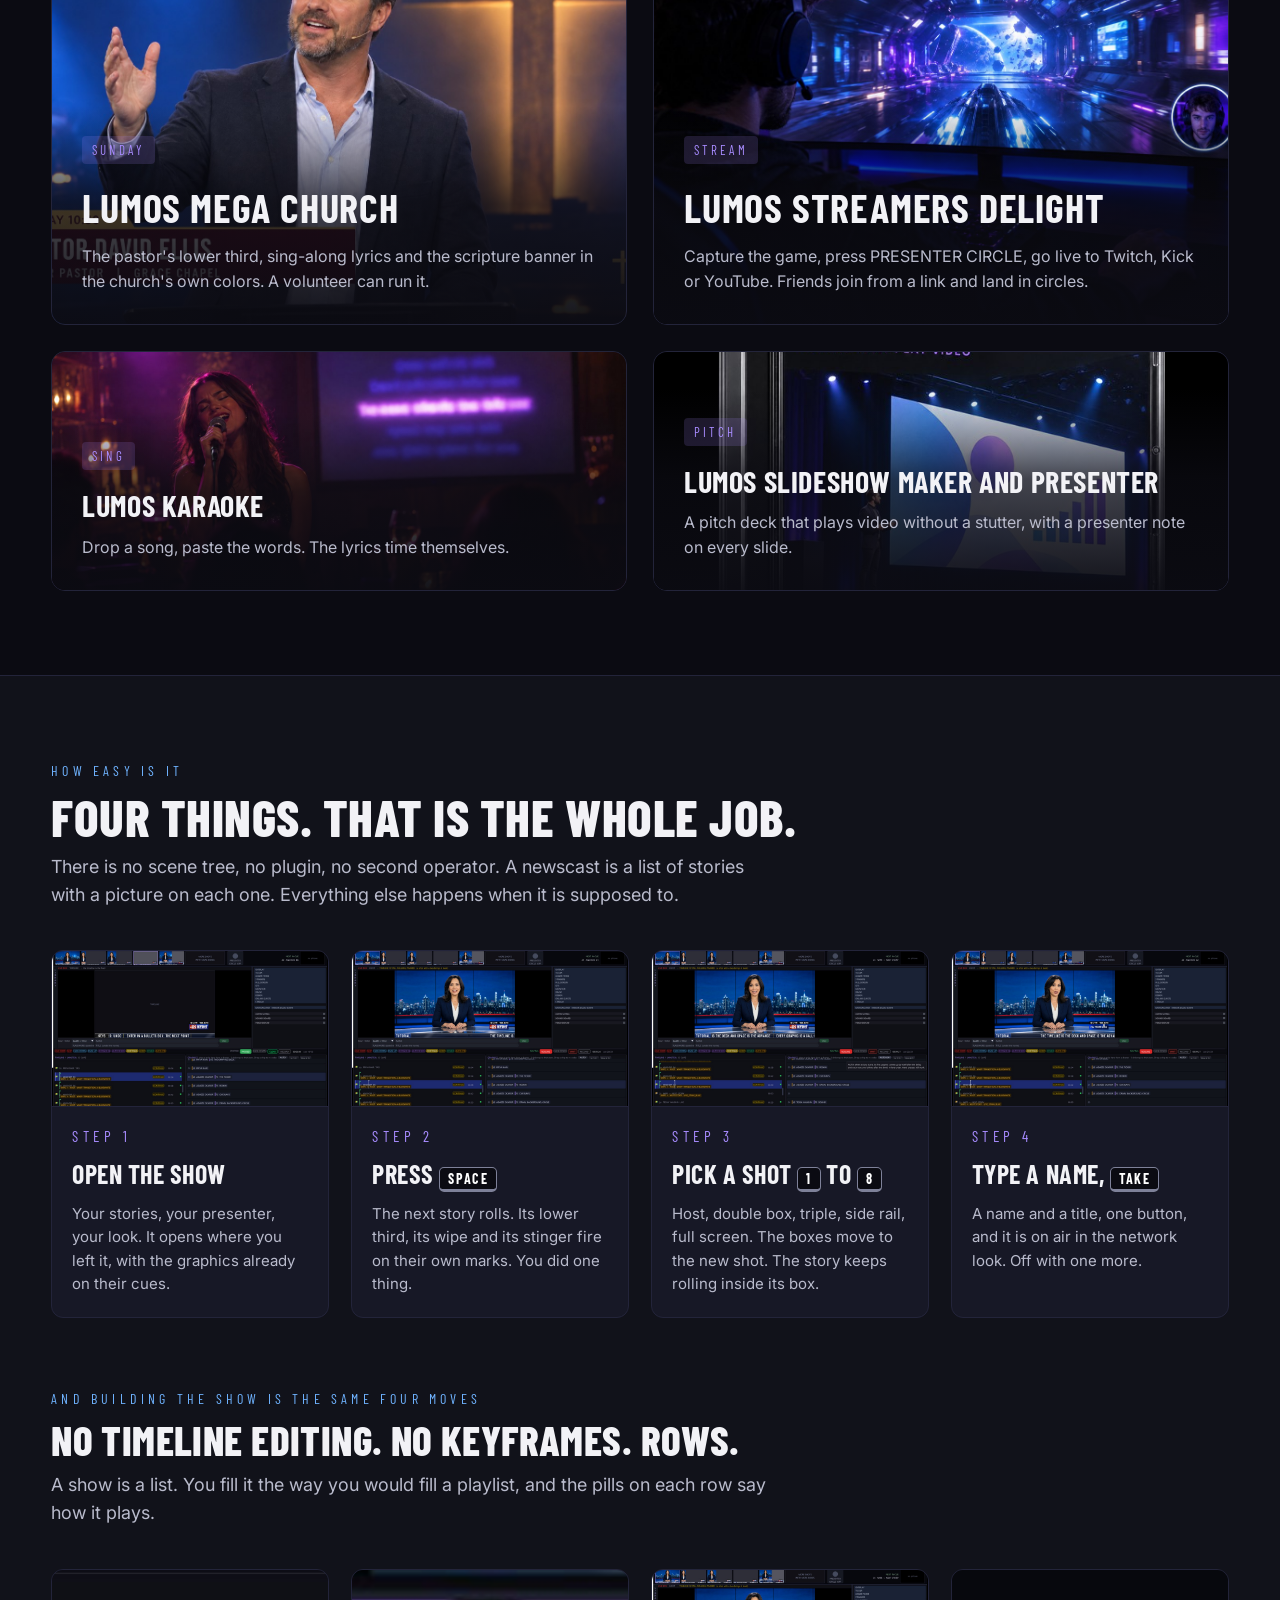
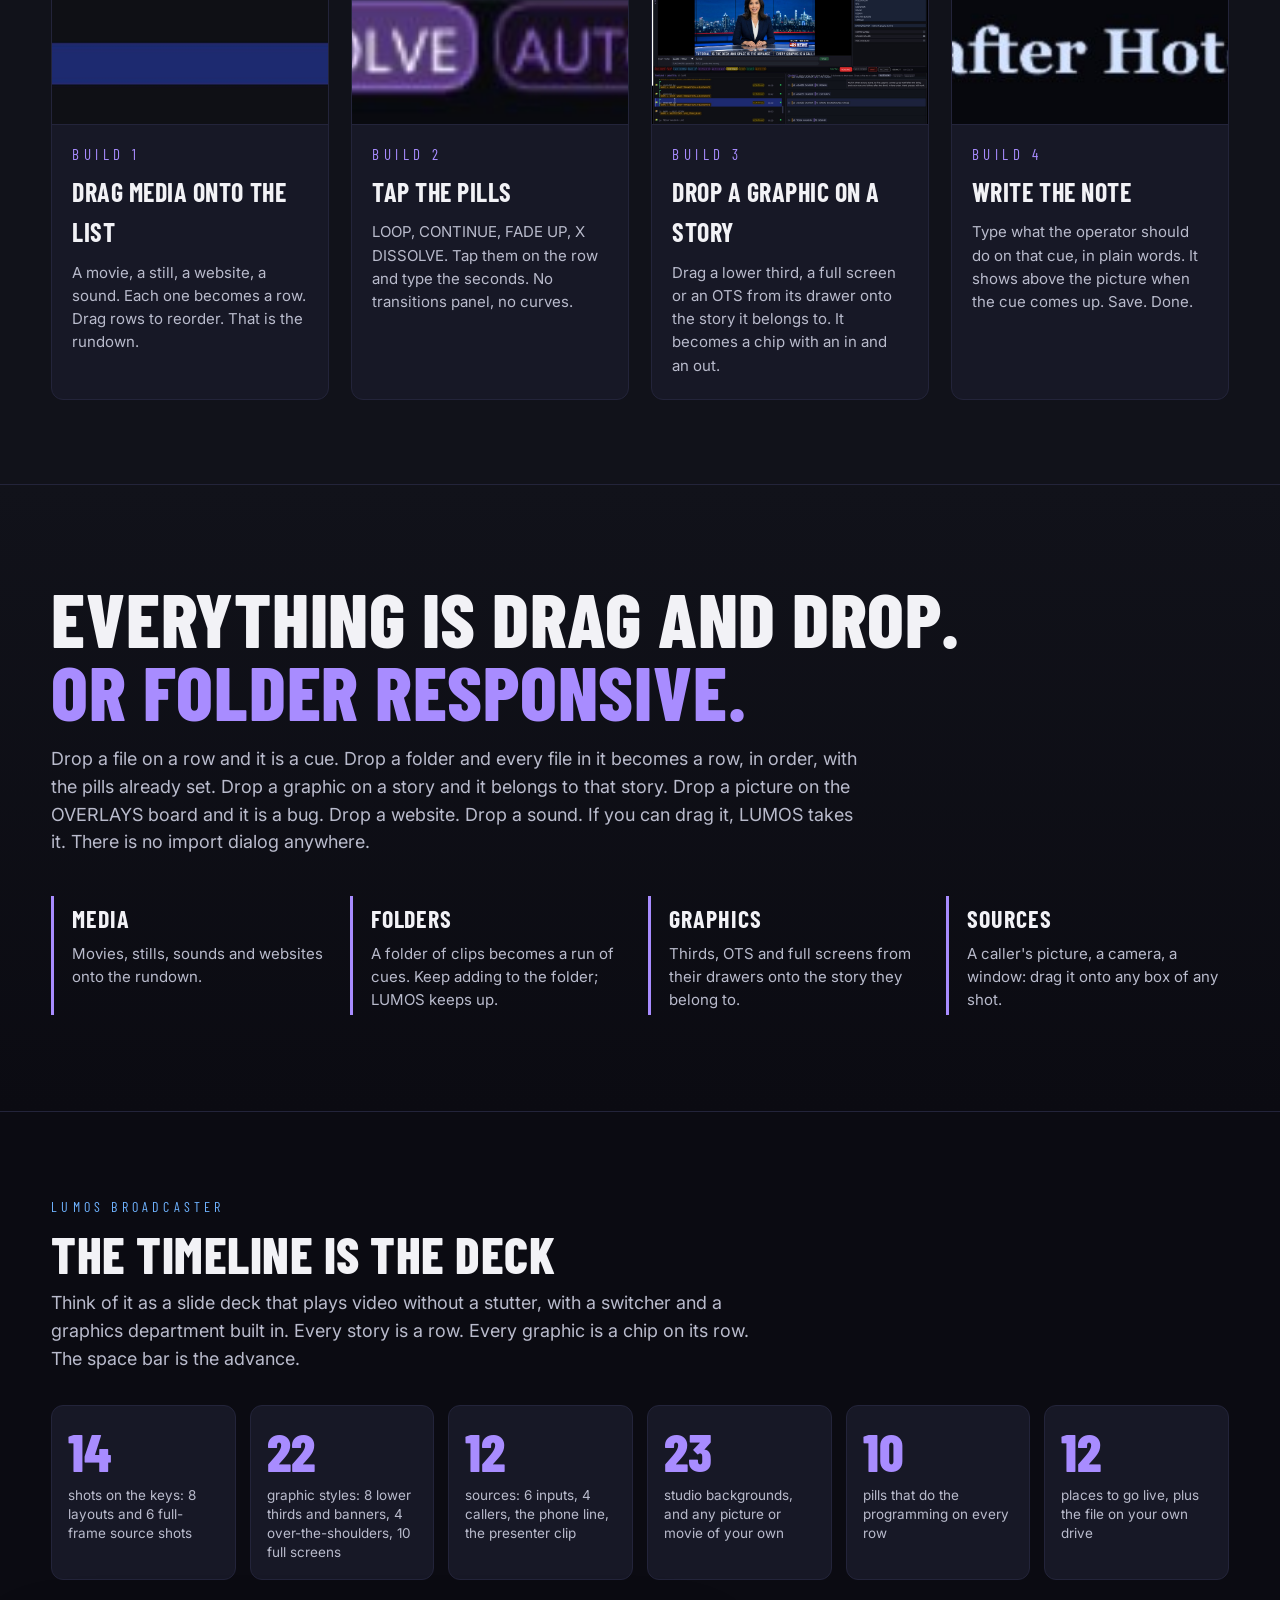
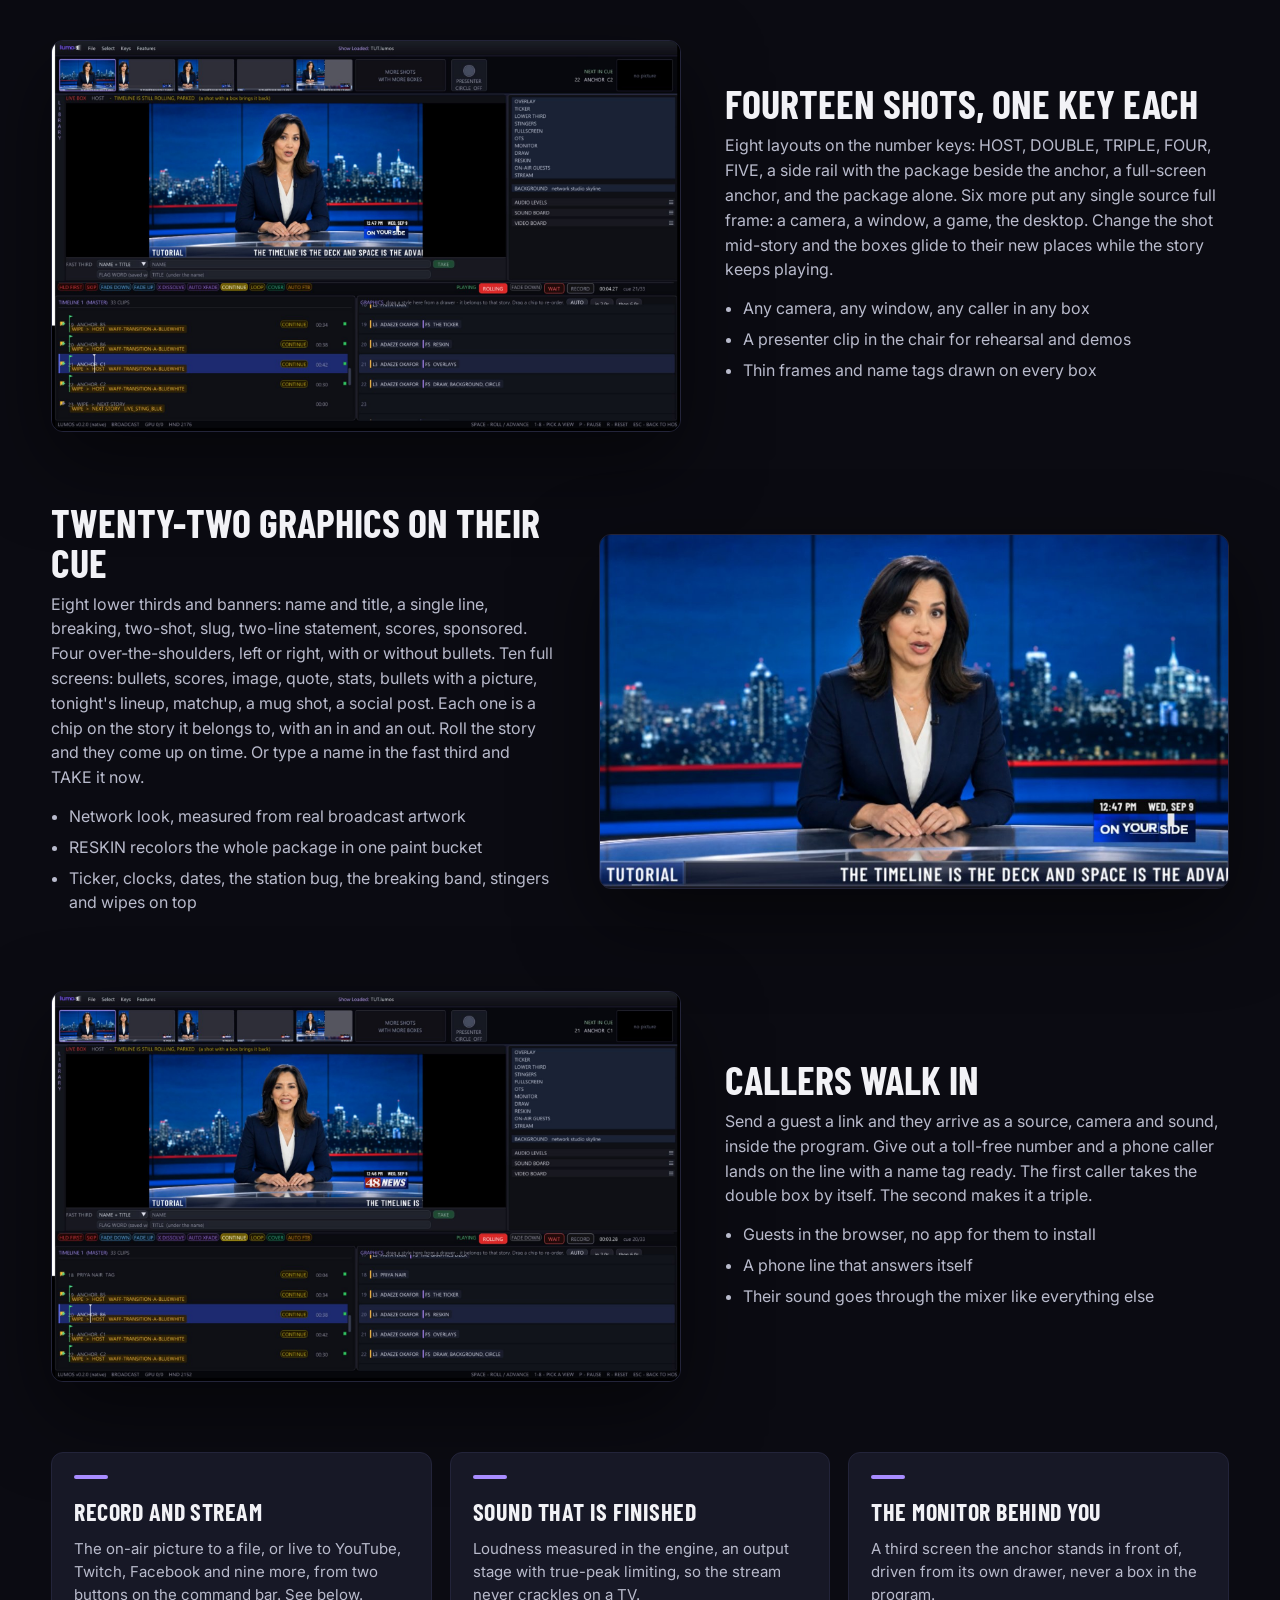
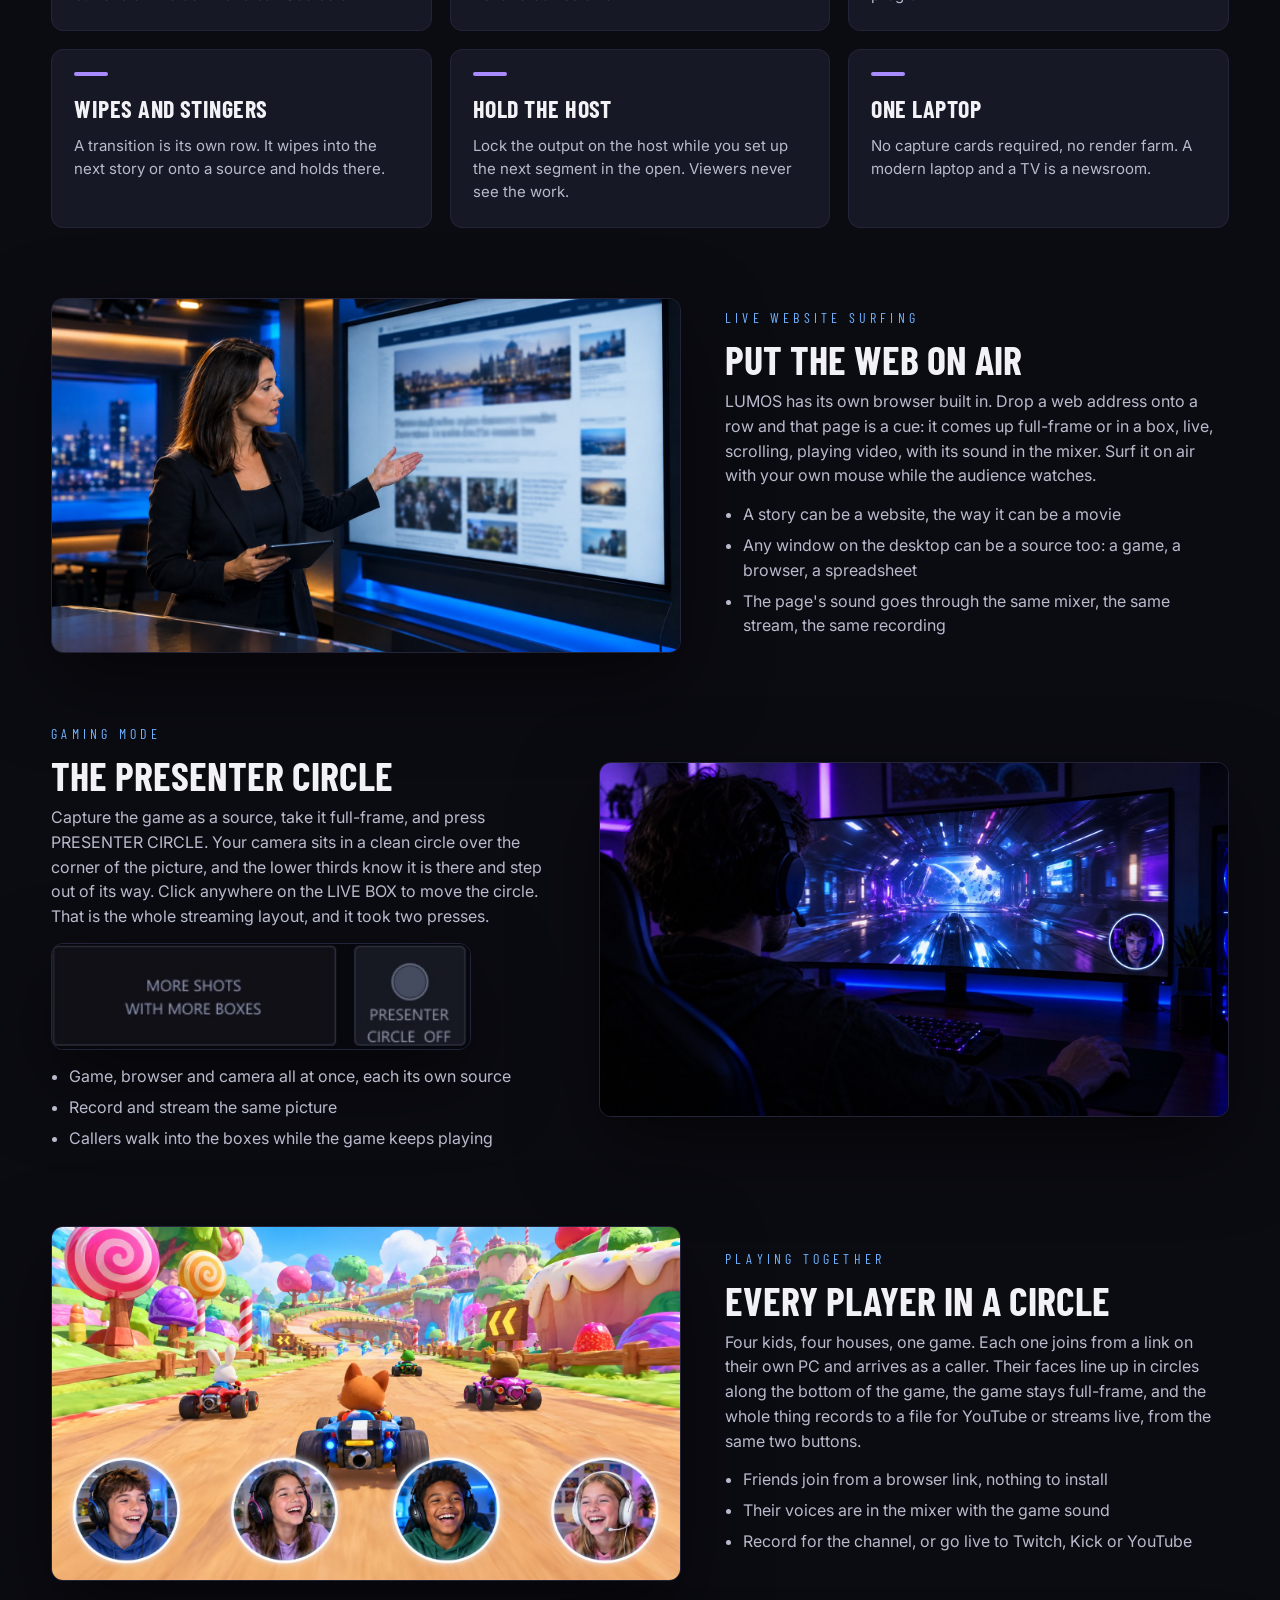
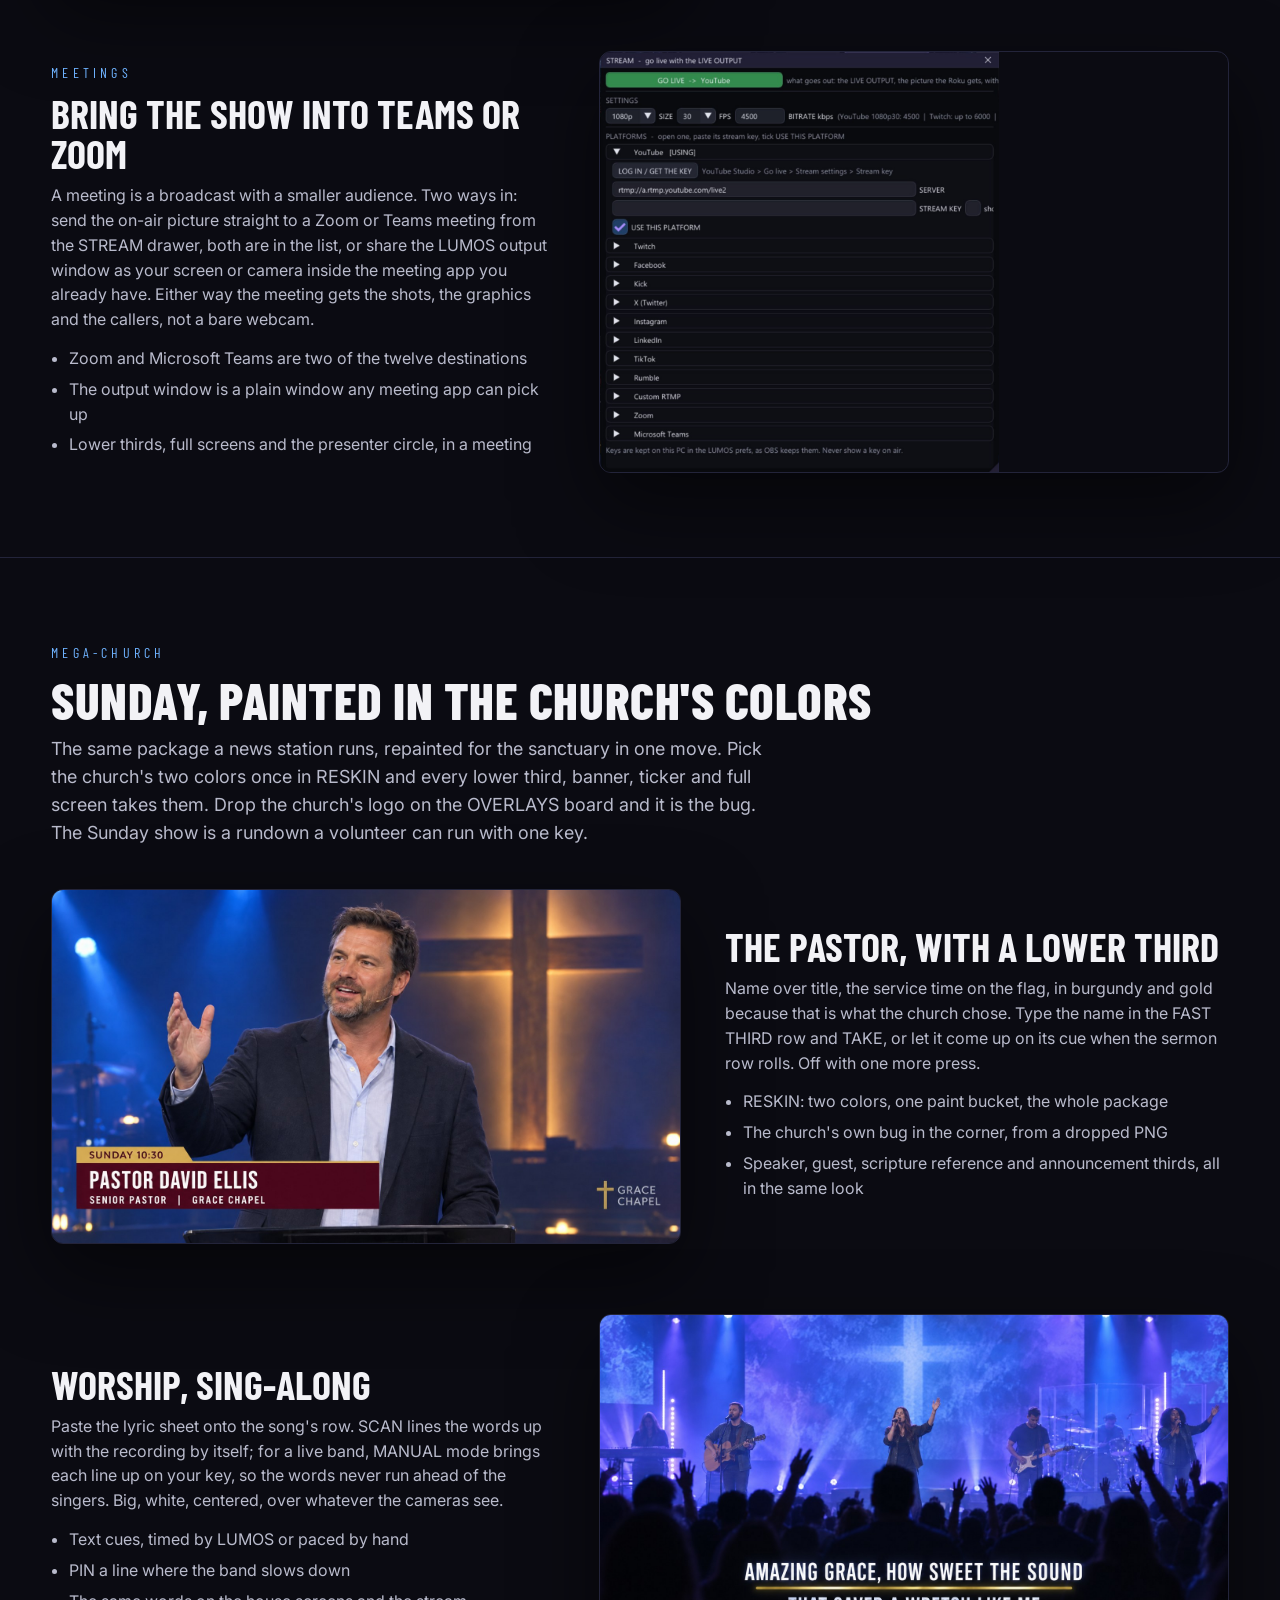
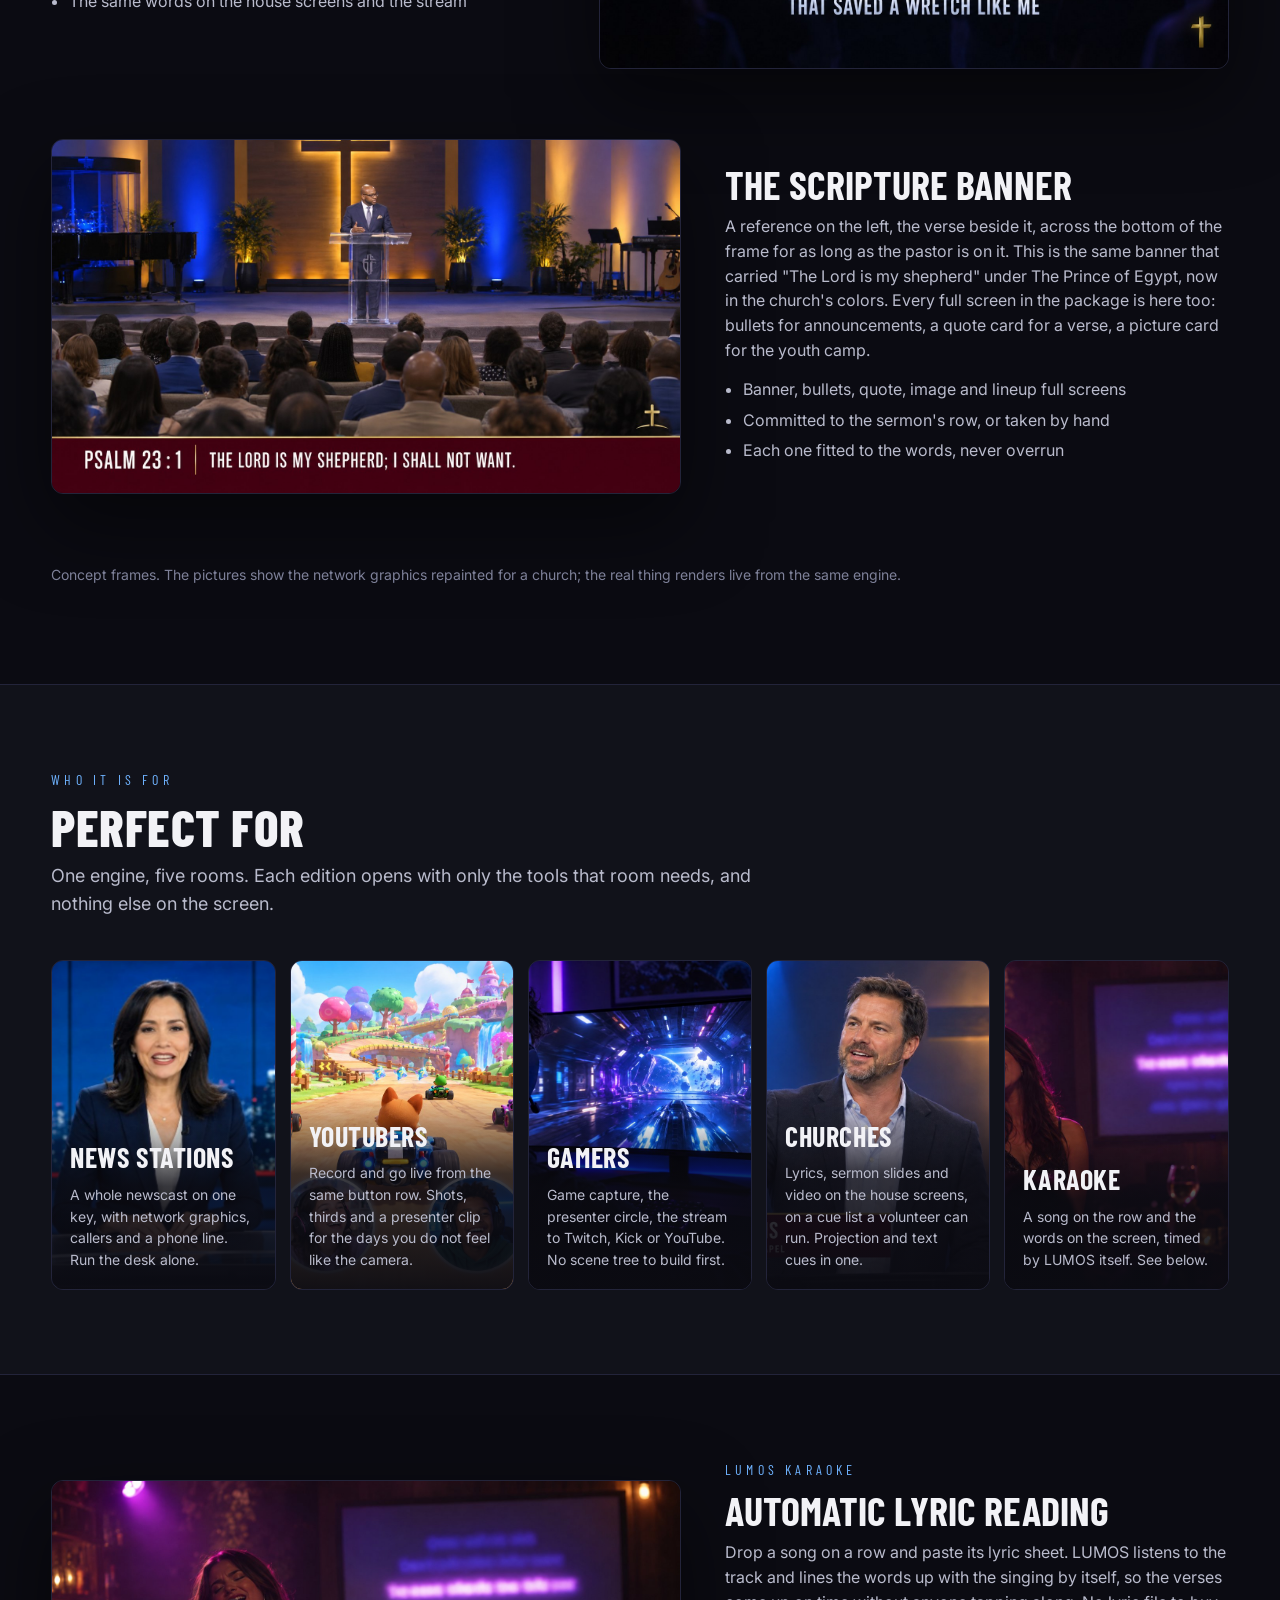
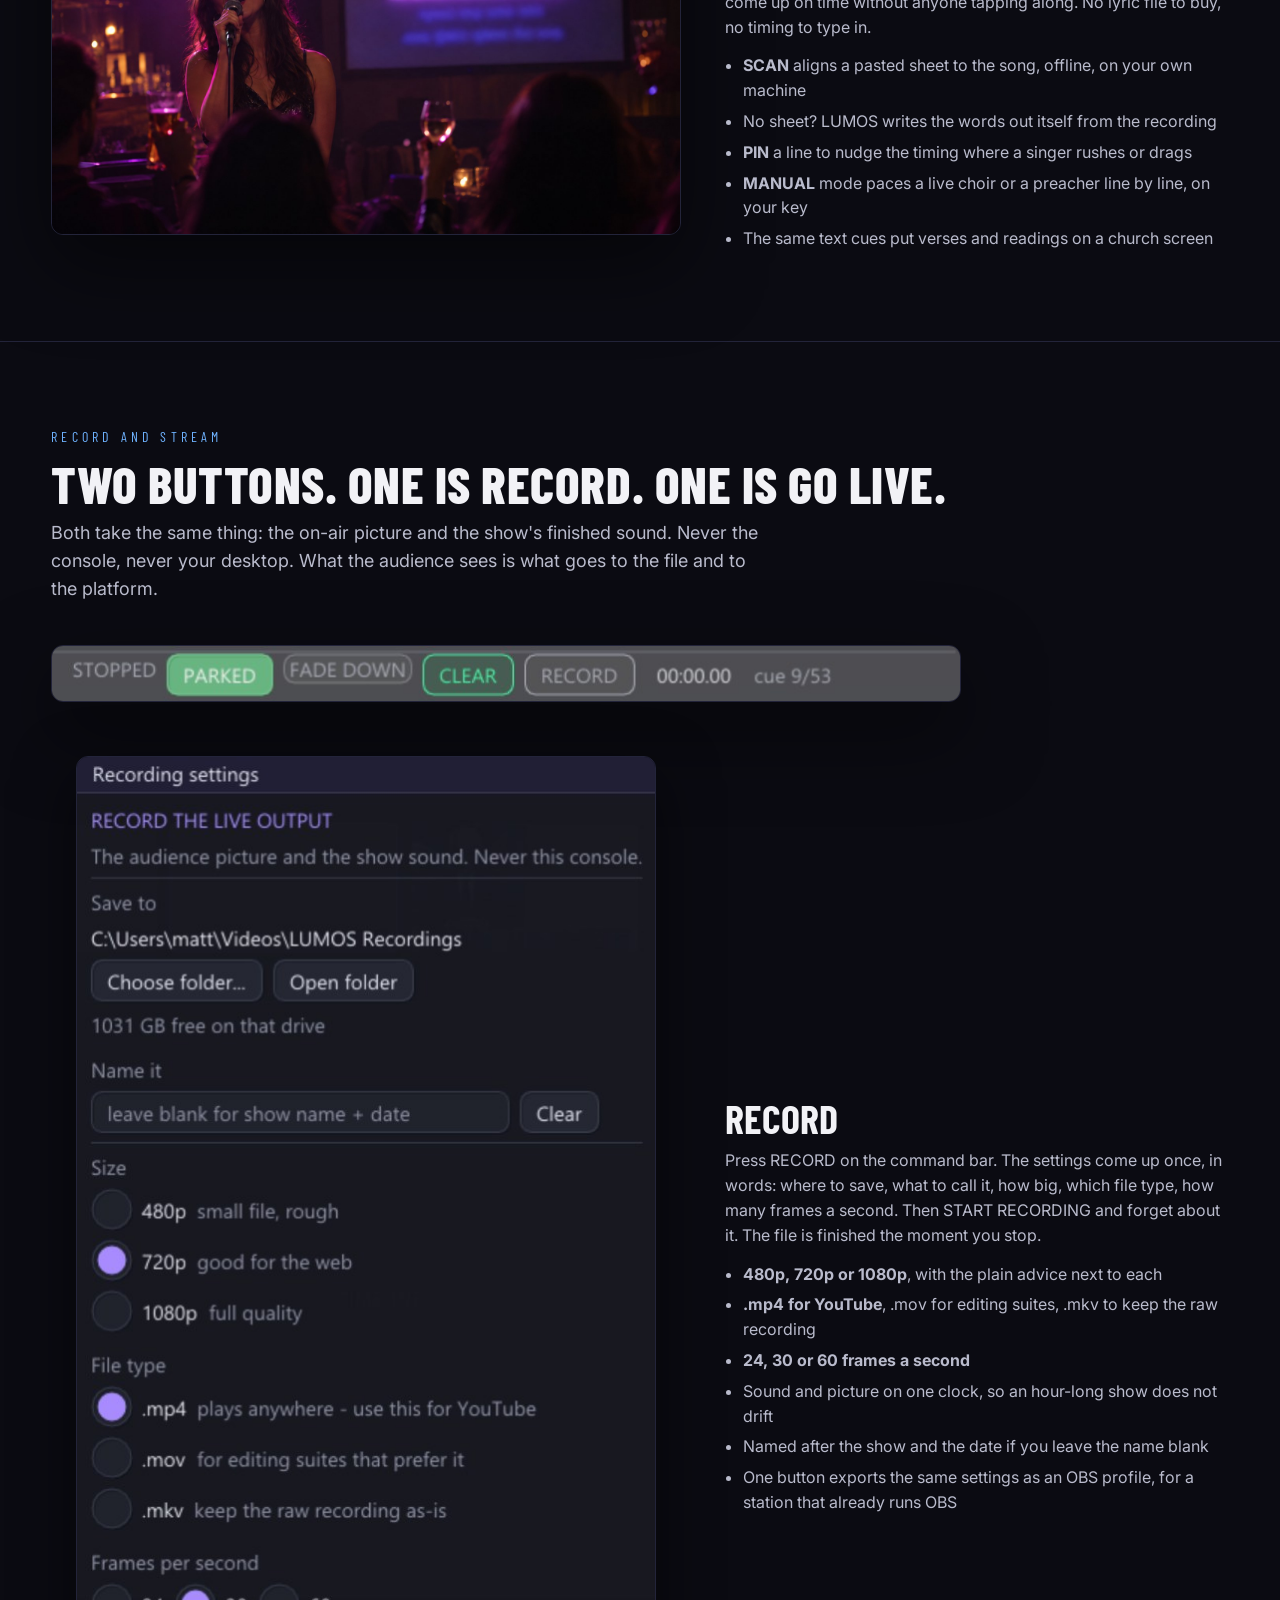
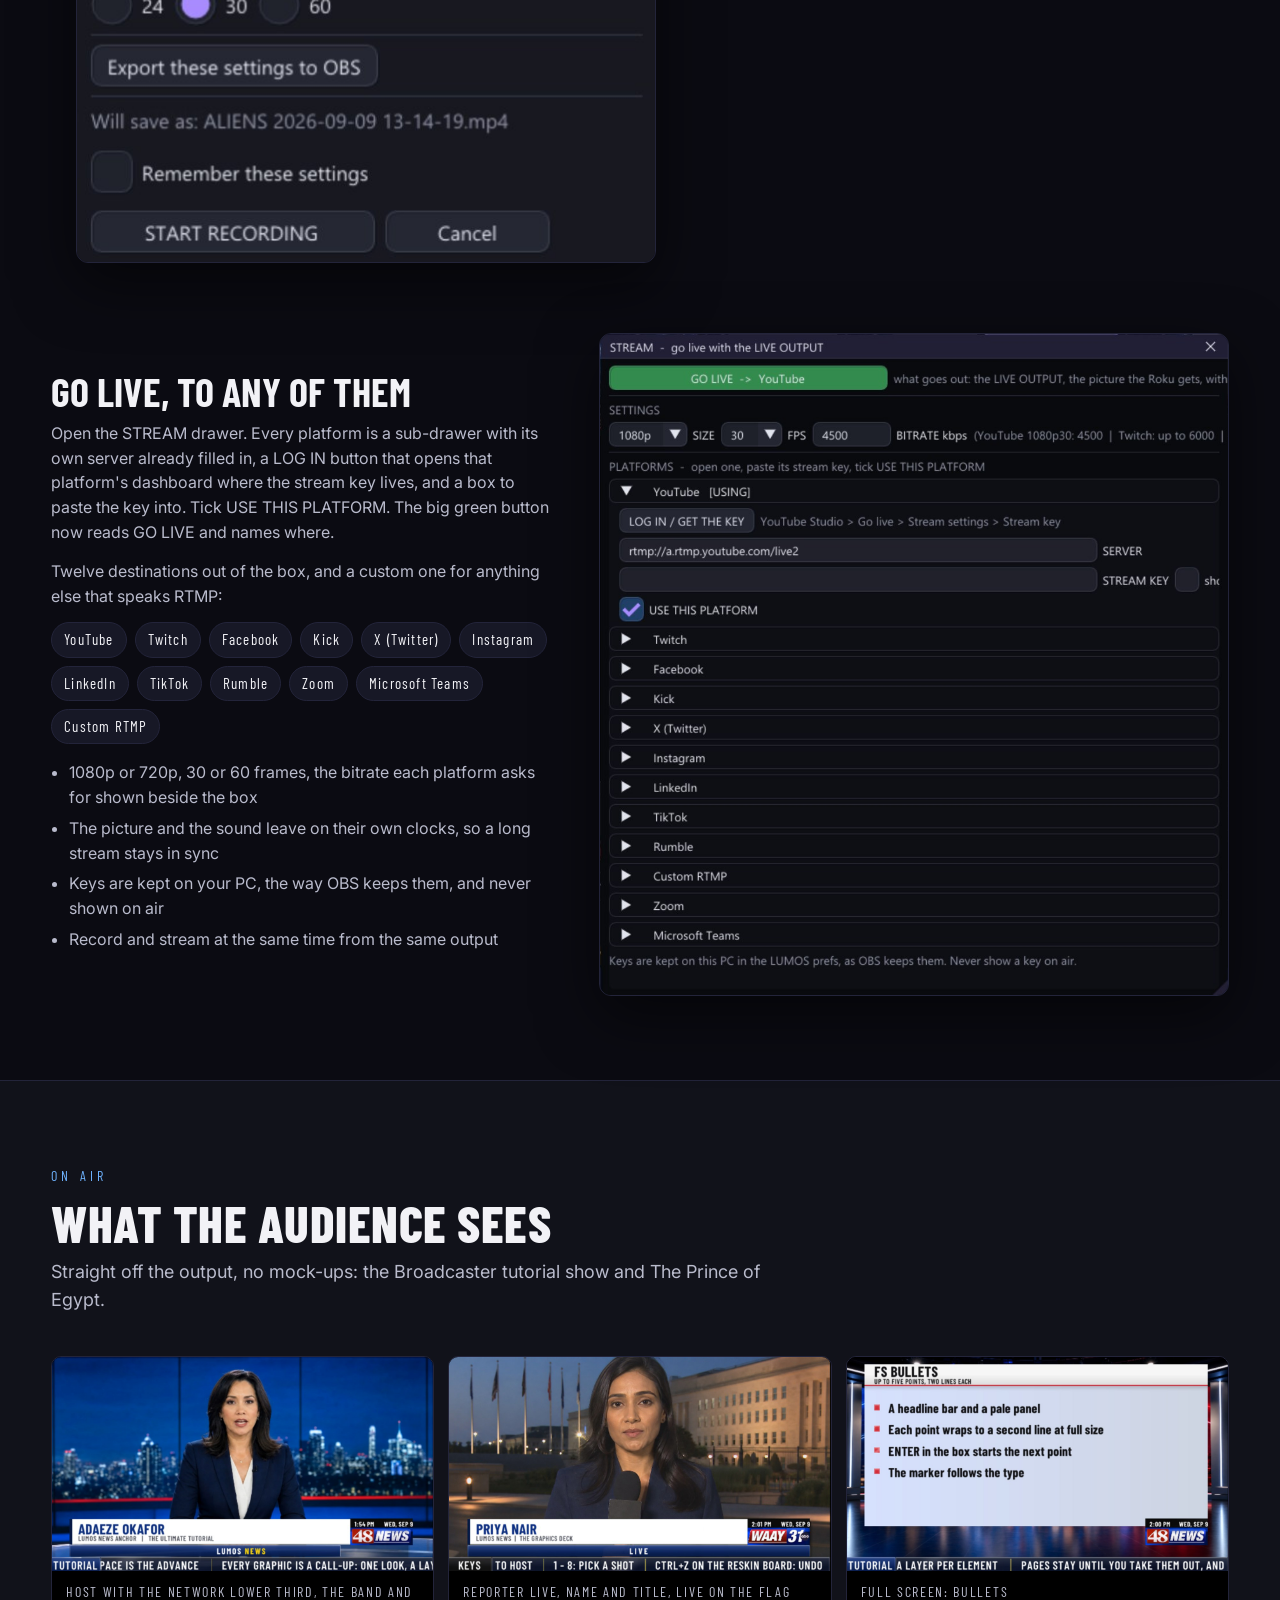
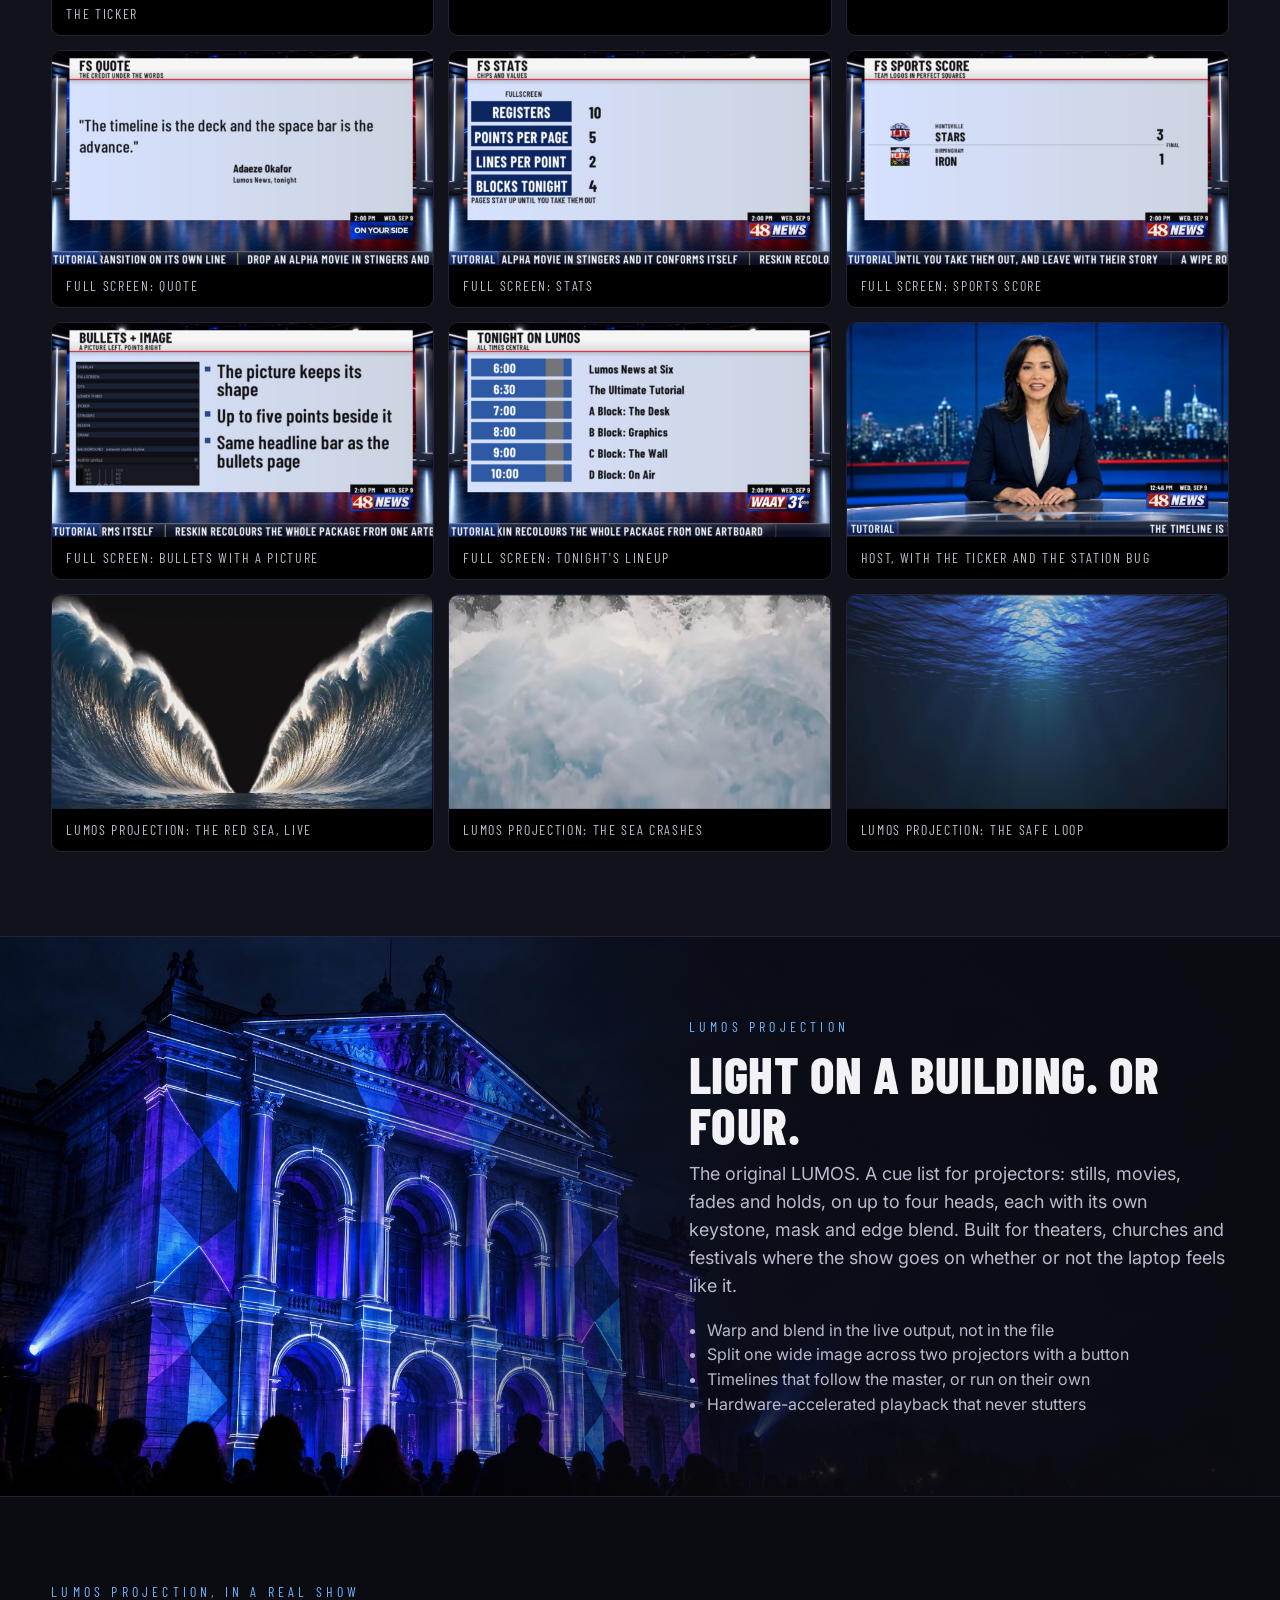
==== commit 5288f761: "By the numbers: 14 shots, 22 graphics, 12 sources, 23 backgrounds, 10 pills, 12 destinations" ====
--- a/index.html
+++ b/index.html
@@ -114,12 +114,20 @@
     <div class="eyebrow">LUMOS Broadcaster</div>
     <h2>The timeline is the deck</h2>
     <p class="sub">Think of it as a slide deck that plays video without a stutter, with a switcher and a graphics department built in. Every story is a row. Every graphic is a chip on its row. The space bar is the advance.</p>
+    <div class="stats">
+      <div><b>14</b><span>shots on the keys: 8 layouts and 6 full-frame source shots</span></div>
+      <div><b>22</b><span>graphic styles: 8 lower thirds and banners, 4 over-the-shoulders, 10 full screens</span></div>
+      <div><b>12</b><span>sources: 6 inputs, 4 callers, the phone line, the presenter clip</span></div>
+      <div><b>23</b><span>studio backgrounds, and any picture or movie of your own</span></div>
+      <div><b>10</b><span>pills that do the programming on every row</span></div>
+      <div><b>12</b><span>places to go live, plus the file on your own drive</span></div>
+    </div>
 
     <div class="row">
       <div class="pic"><img src="img/console_roll2.jpg" alt=""></div>
       <div>
-        <h3>Shots that move</h3>
-        <p>Eight shots on the number keys: HOST, DOUBLE, TRIPLE, FOUR, FIVE, a side rail with the package beside the anchor, a full-screen anchor, and the package alone. Change the shot mid-story and the boxes glide to their new places while the story keeps playing.</p>
+        <h3>Fourteen shots, one key each</h3>
+        <p>Eight layouts on the number keys: HOST, DOUBLE, TRIPLE, FOUR, FIVE, a side rail with the package beside the anchor, a full-screen anchor, and the package alone. Six more put any single source full frame: a camera, a window, a game, the desktop. Change the shot mid-story and the boxes glide to their new places while the story keeps playing.</p>
         <ul><li>Any camera, any window, any caller in any box</li><li>A presenter clip in the chair for rehearsal and demos</li><li>Thin frames and name tags drawn on every box</li></ul>
       </div>
     </div>
@@ -127,9 +135,9 @@
     <div class="row flip">
       <div class="pic"><img src="img/onair_roll2.jpg" alt=""></div>
       <div>
-        <h3>Graphics on their cue</h3>
-        <p>Lower thirds, over-the-shoulders, full screens, tickers and the station bug. Each one is a chip on the story it belongs to, with an in and an out. Roll the story and they come up on time. Or type a name in the fast third and TAKE it now.</p>
-        <ul><li>Network look, measured from real broadcast artwork</li><li>RESKIN recolors the whole package in one paint bucket</li><li>Clocks, dates, weather bug, breaking band</li></ul>
+        <h3>Twenty-two graphics on their cue</h3>
+        <p>Eight lower thirds and banners: name and title, a single line, breaking, two-shot, slug, two-line statement, scores, sponsored. Four over-the-shoulders, left or right, with or without bullets. Ten full screens: bullets, scores, image, quote, stats, bullets with a picture, tonight's lineup, matchup, a mug shot, a social post. Each one is a chip on the story it belongs to, with an in and an out. Roll the story and they come up on time. Or type a name in the fast third and TAKE it now.</p>
+        <ul><li>Network look, measured from real broadcast artwork</li><li>RESKIN recolors the whole package in one paint bucket</li><li>Ticker, clocks, dates, the station bug, the breaking band, stingers and wipes on top</li></ul>
       </div>
     </div>
 
--- a/style.css
+++ b/style.css
@@ -175,3 +175,11 @@
 .nav a.link { white-space: nowrap; font-size: 15px; letter-spacing: .1em; }
 .pill { white-space: nowrap; }
 @media (max-width: 1180px) { .nav a.link { font-size: 14px; letter-spacing: .06em; } .nav .wrap { gap: 16px; } }
+
+/* by the numbers (round 10) */
+.stats { display: grid; grid-template-columns: repeat(6, 1fr); gap: 14px; margin: -10px 0 60px; }
+.stats div { background: var(--bg3); border: 1px solid var(--line); border-radius: 12px; padding: 18px 16px; }
+.stats b { display: block; font-family: var(--cond); font-weight: 800; font-size: 54px; line-height: 1; color: var(--acc); }
+.stats span { display: block; color: var(--ink2); font-size: 13.5px; margin-top: 8px; line-height: 1.4; }
+@media (max-width: 980px) { .stats { grid-template-columns: repeat(3, 1fr); } }
+@media (max-width: 640px) { .stats { grid-template-columns: repeat(2, 1fr); } }
